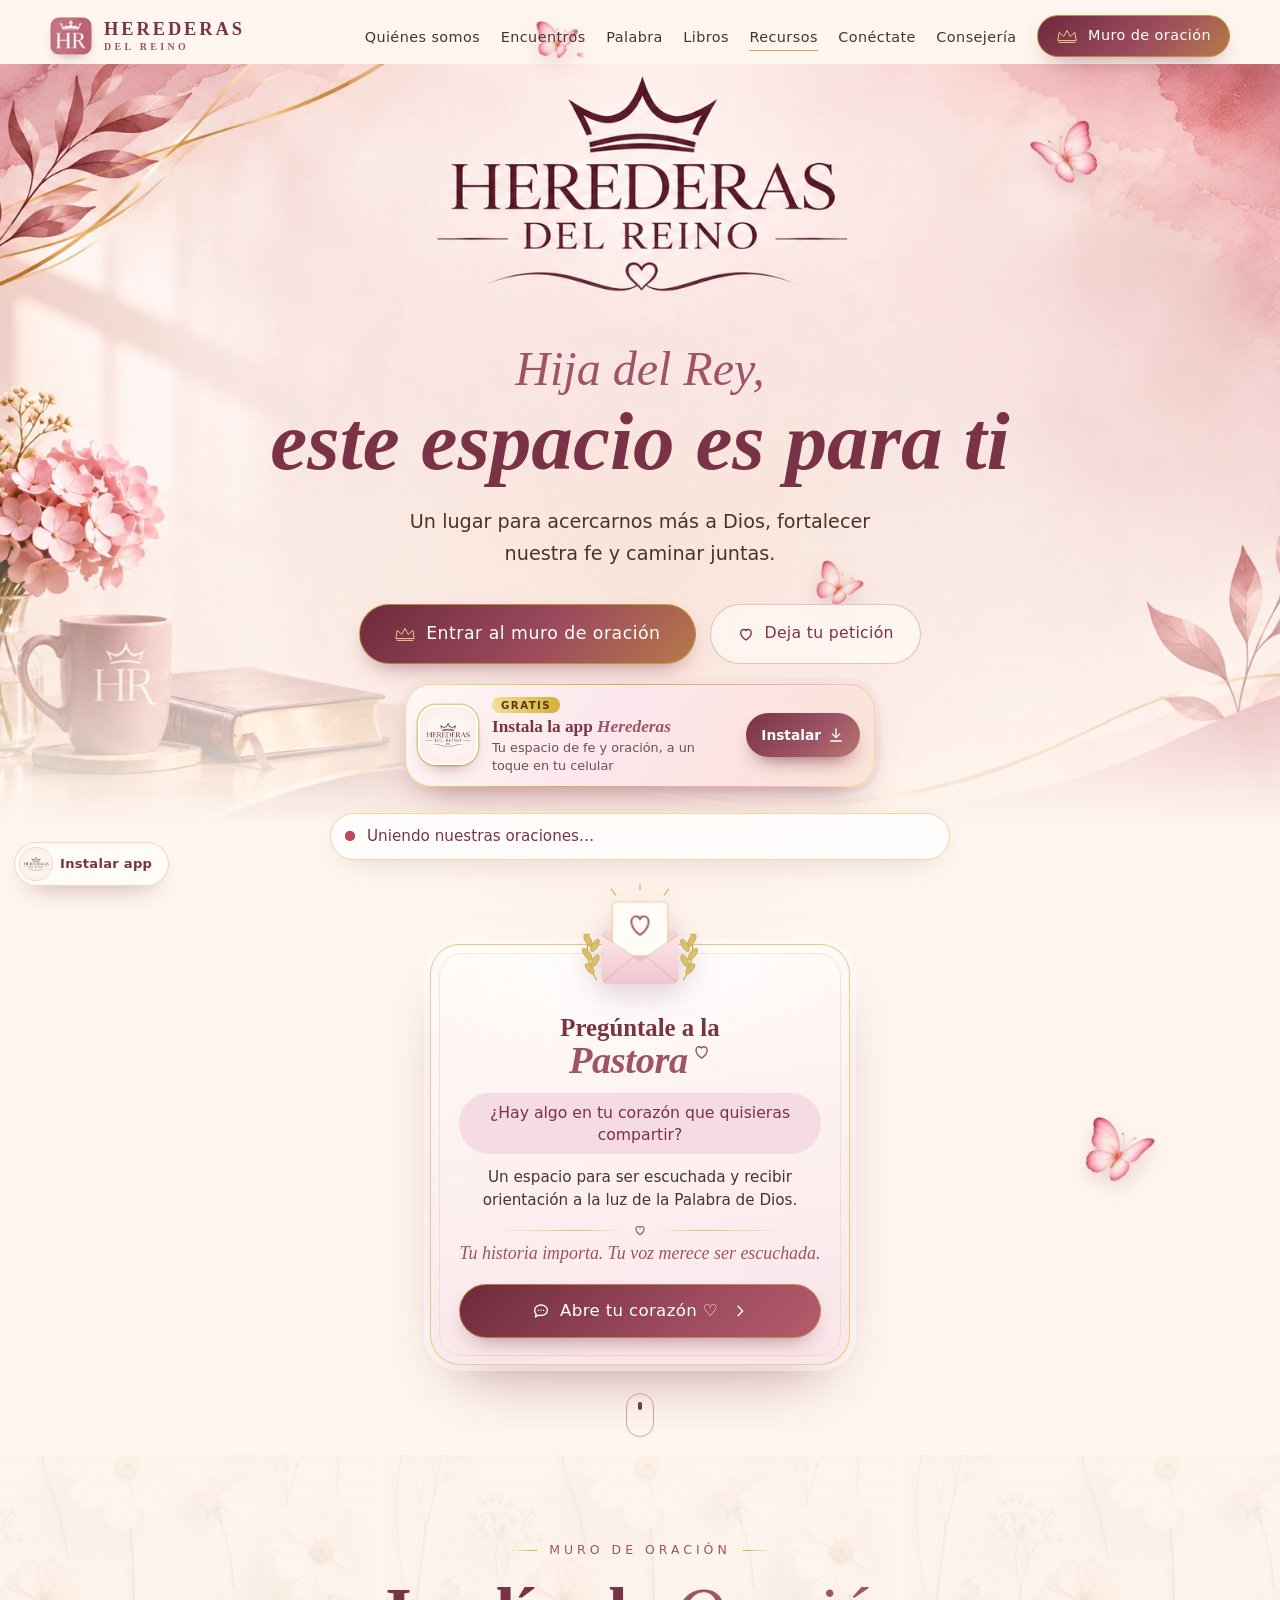
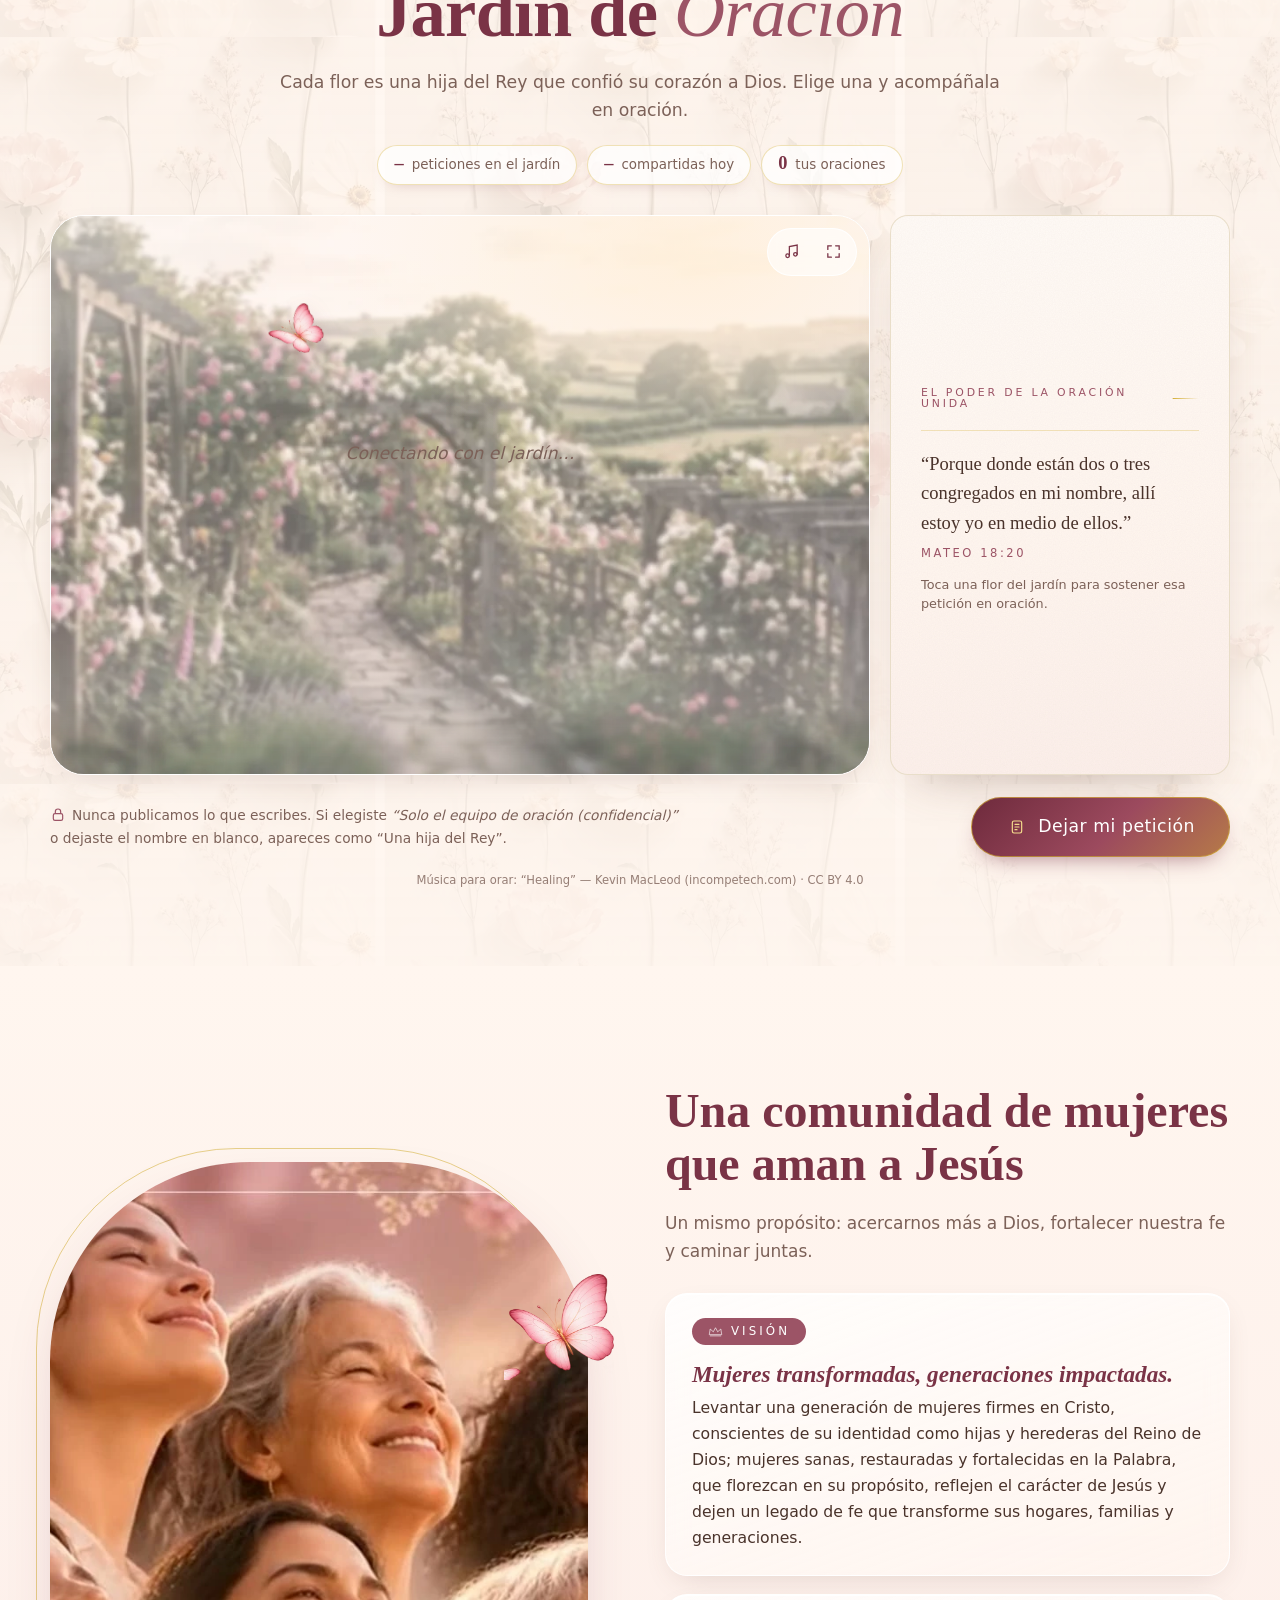
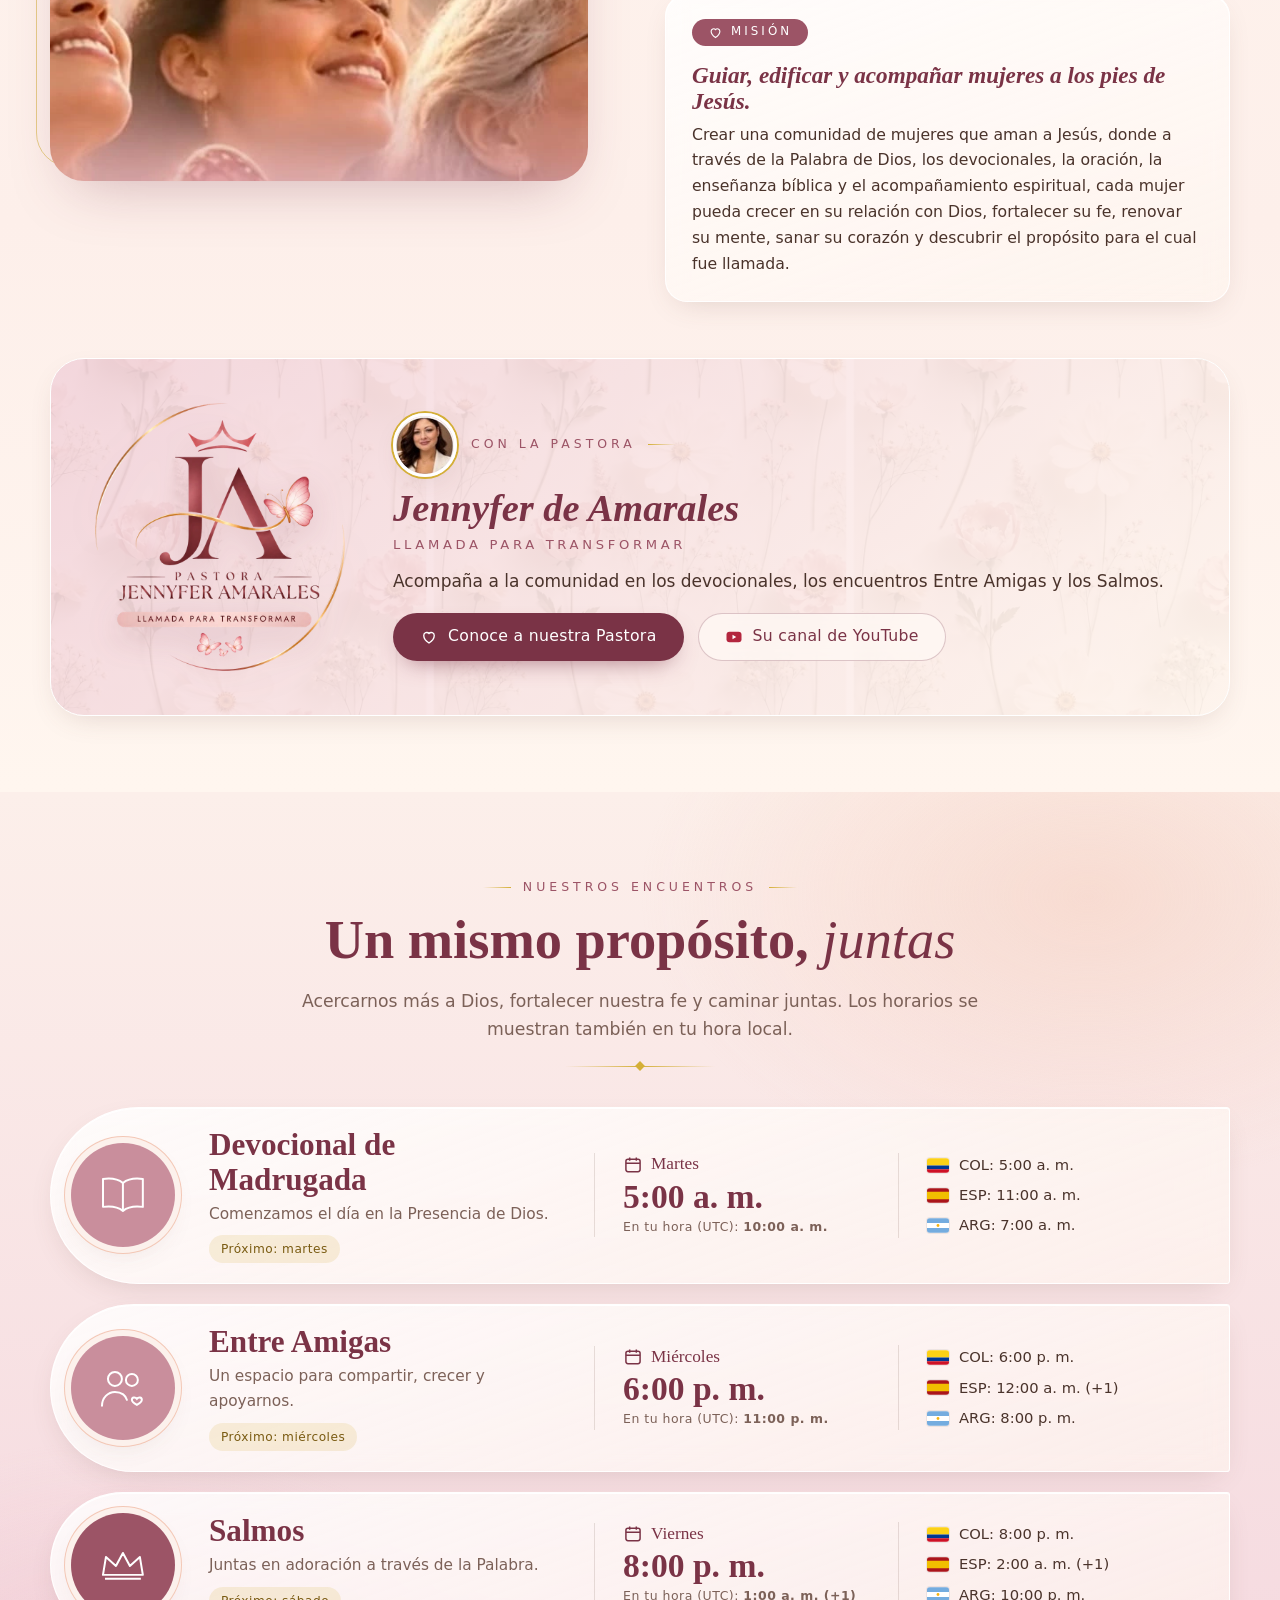
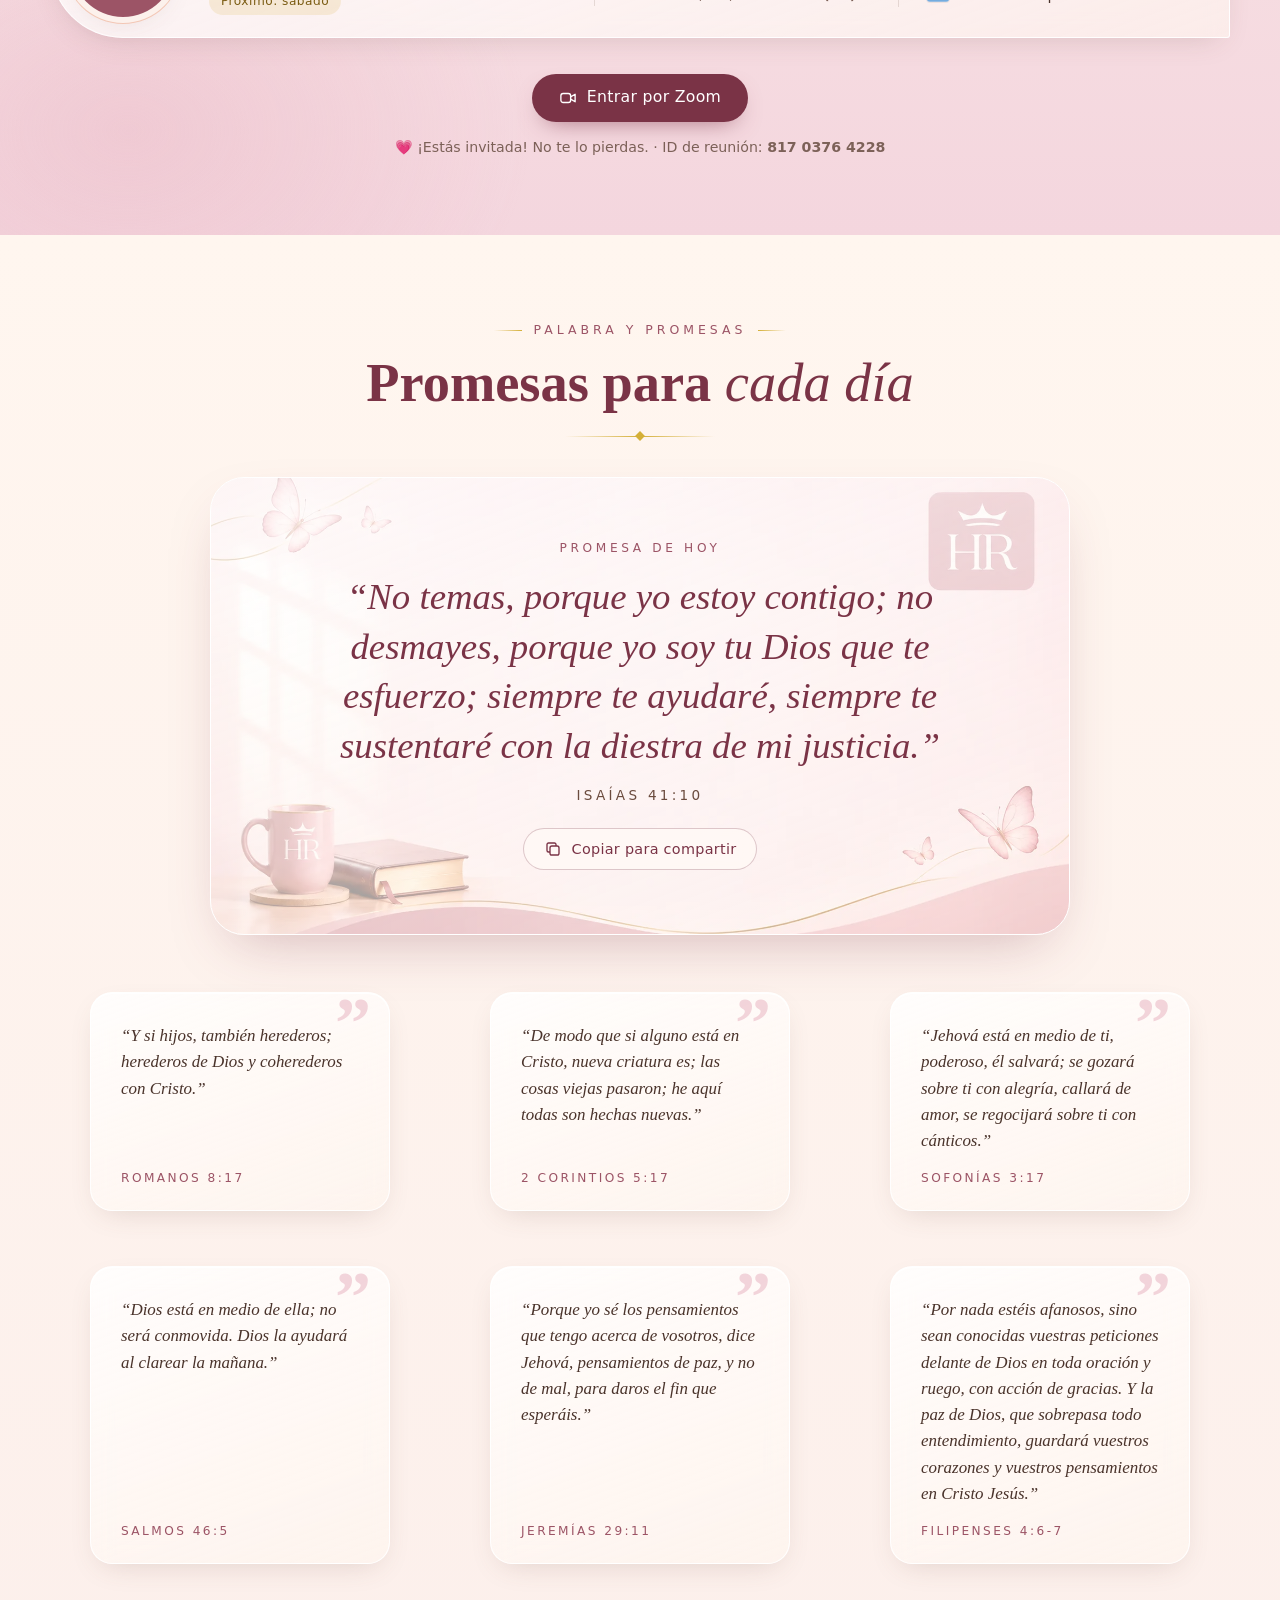
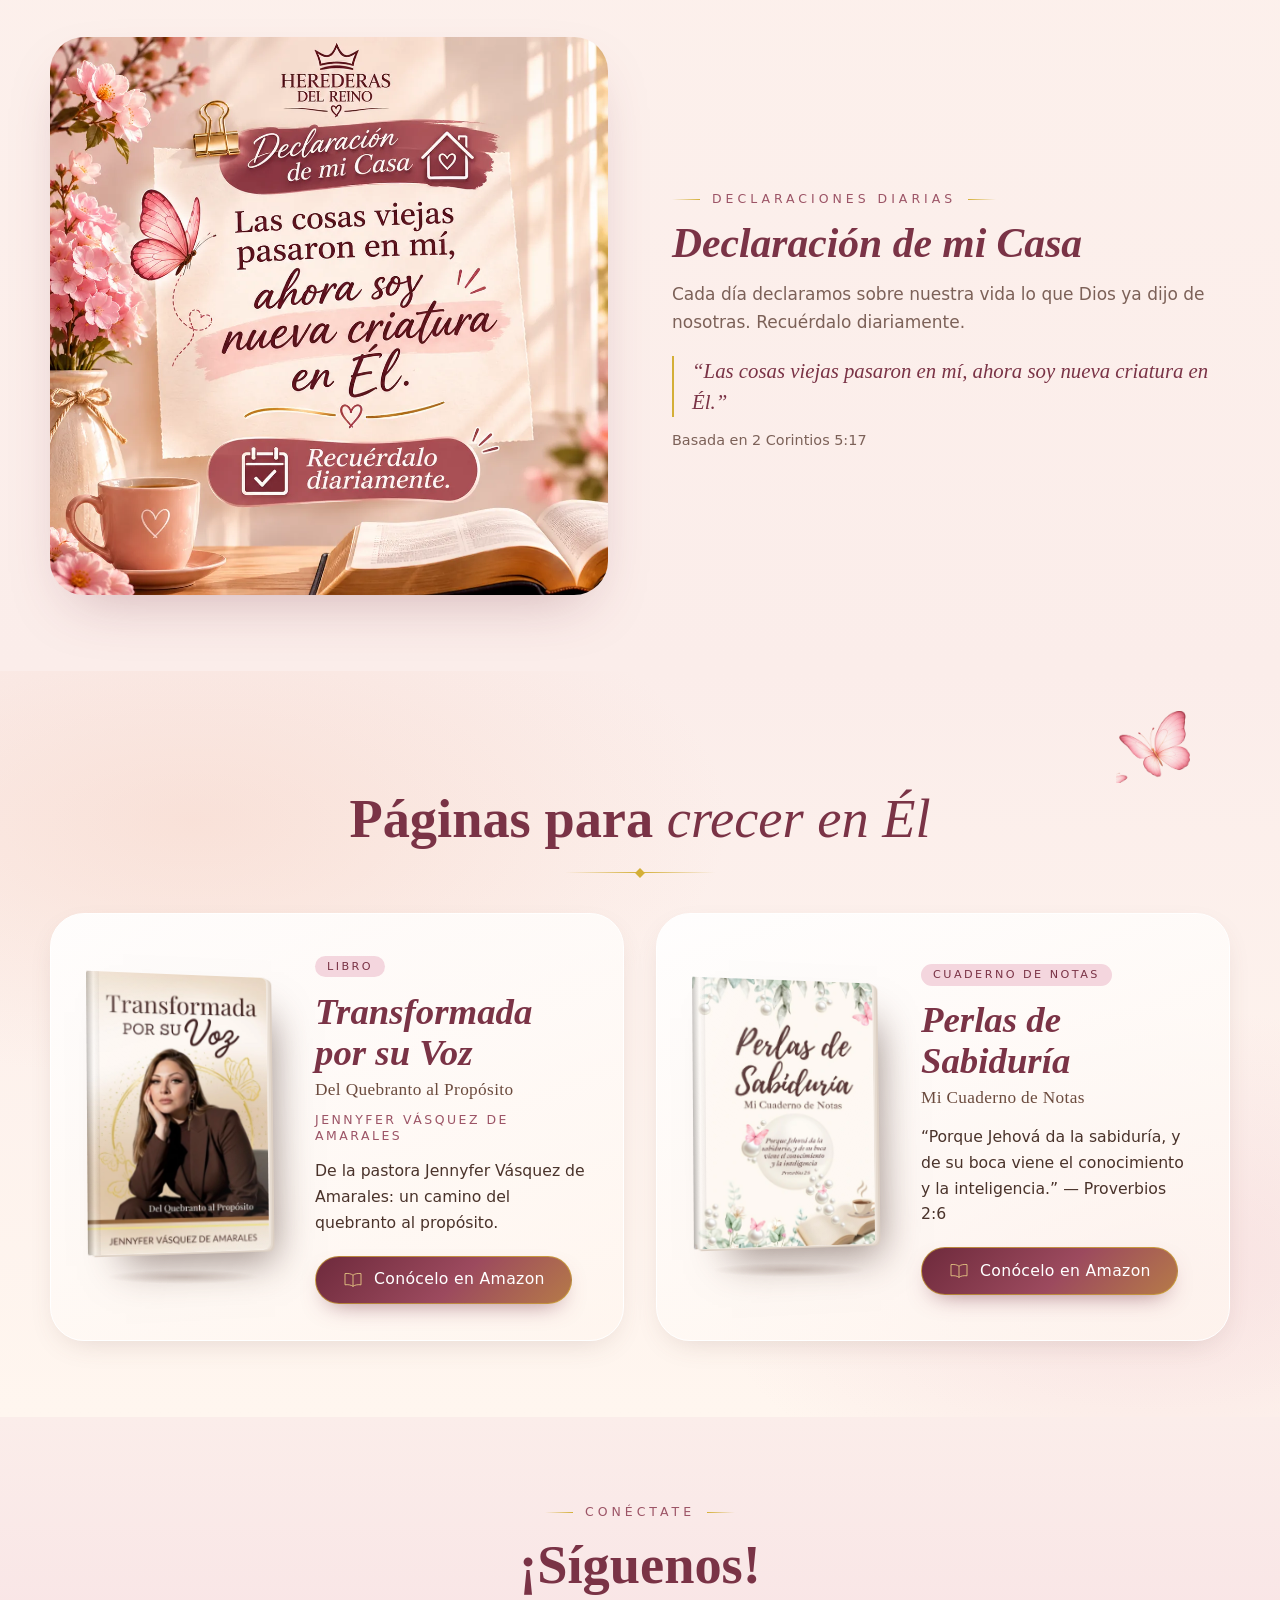
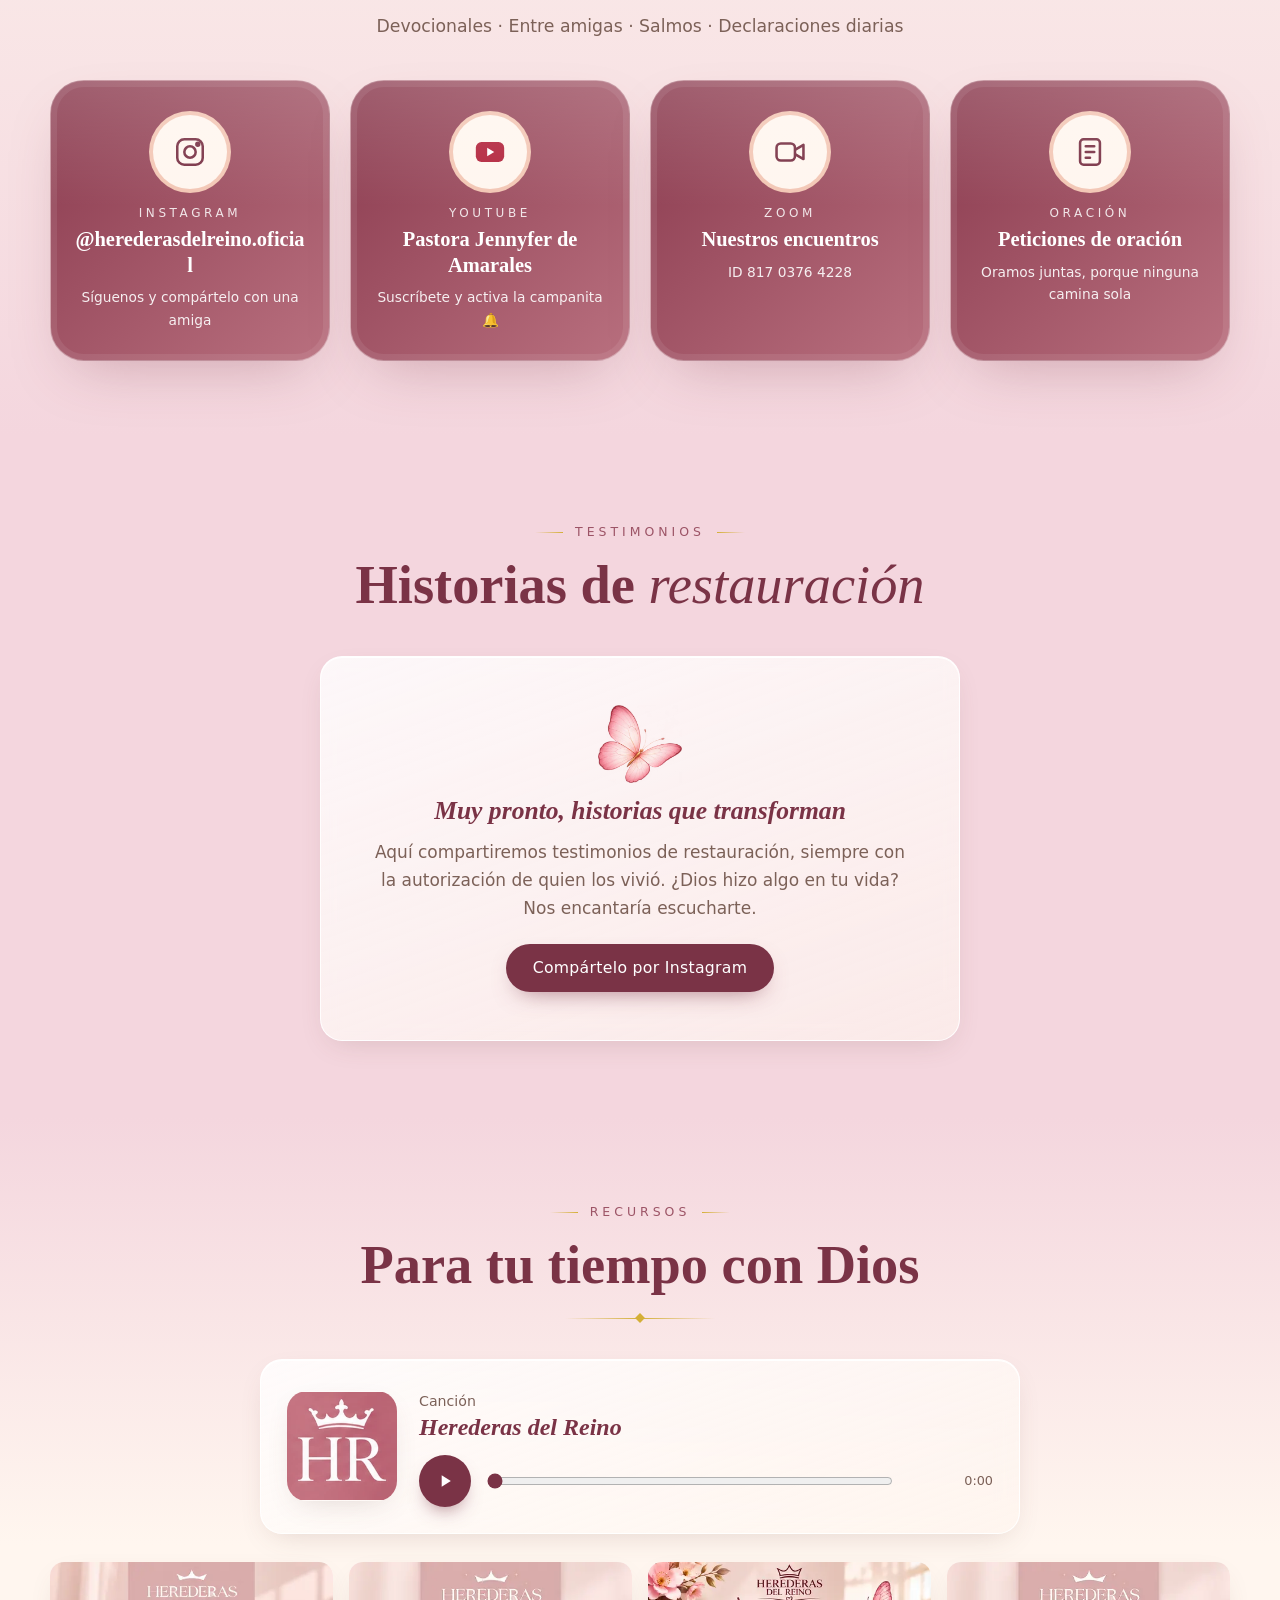
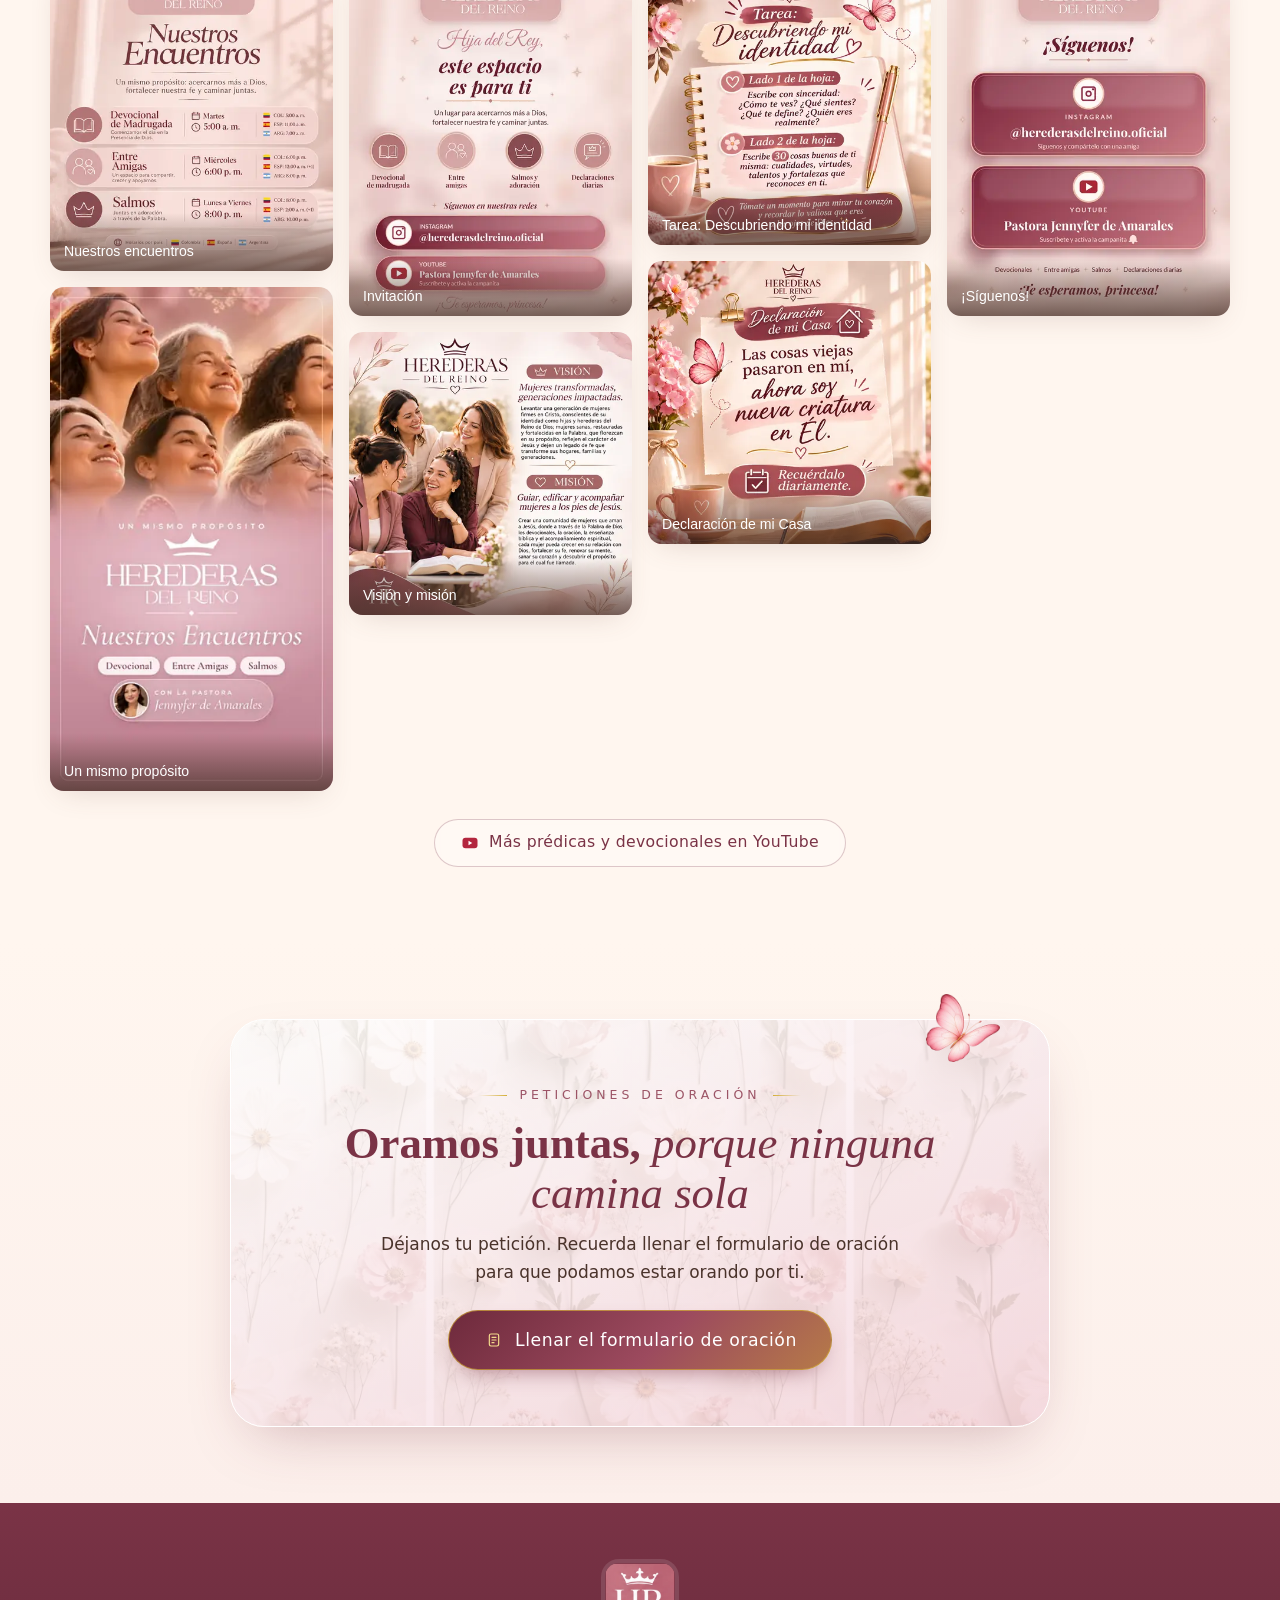
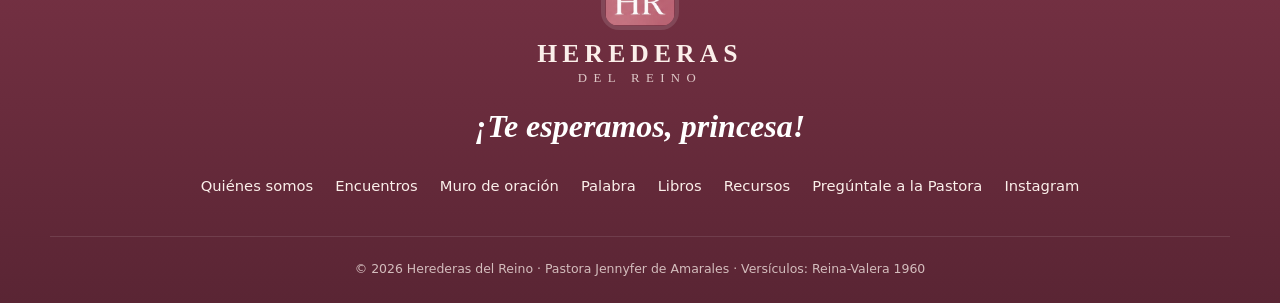
==== index.html @ cfa1c31c "Módulo «Conoce a nuestra Pastora» como sección independiente Nuevo módulo en modulos/nuestra-pastora" ====
<!DOCTYPE html>
<html lang="es">
<head>
<meta charset="UTF-8">
<meta name="viewport" content="width=device-width, initial-scale=1">
<meta http-equiv="Content-Security-Policy" content="default-src 'self'; script-src 'self'; style-src 'self' 'unsafe-inline' https://fonts.googleapis.com; font-src 'self' https://fonts.gstatic.com; img-src 'self' data: blob:; media-src 'self' https://incompetech.com; connect-src 'self' https://docs.google.com https://*.googleusercontent.com; frame-src 'none'; object-src 'none'; worker-src 'self'; manifest-src 'self'; base-uri 'self'; form-action 'self' https://docs.google.com; upgrade-insecure-requests">
<meta name="referrer" content="strict-origin-when-cross-origin">
<title>Herederas del Reino · Comunidad de mujeres a los pies de Jesús</title>
<meta name="description" content="Herederas del Reino: una comunidad de mujeres que aman a Jesús. Devocional de madrugada, Entre Amigas, Salmos, jardín de oración y promesas de la Palabra. Con la Pastora Jennyfer de Amarales.">
<meta name="theme-color" content="#FFF6EF">
<link rel="canonical" href="https://herederas-del-reino.github.io/">
<meta property="og:type" content="website">
<meta property="og:locale" content="es_CO">
<meta property="og:title" content="Herederas del Reino · Hija del Rey, este espacio es para ti">
<meta property="og:description" content="Un lugar para acercarnos más a Dios, fortalecer nuestra fe y caminar juntas.">
<meta property="og:url" content="https://herederas-del-reino.github.io/">
<meta property="og:image" content="https://herederas-del-reino.github.io/assets/img/og-herederas.jpg">
<meta name="twitter:card" content="summary_large_image">
<link rel="icon" type="image/png" href="assets/img/favicon.png">
<link rel="apple-touch-icon" href="/assets/app/iconos/apple-touch-icon.png">
<link rel="preconnect" href="https://fonts.googleapis.com">
<link rel="preconnect" href="https://fonts.gstatic.com" crossorigin>
<link rel="stylesheet" href="https://fonts.googleapis.com/css2?family=Cormorant+Garamond:ital,wght@0,500;0,600;1,500&family=DM+Sans:opsz,wght@9..40,400;9..40,500&family=Playfair+Display:ital,wght@0,500;0,600;0,700;1,500;1,600;1,700&display=swap">
<link rel="preload" as="image" href="assets/img/fondo-flores-1600.webp" media="(min-width: 701px)">
<link rel="preload" as="image" href="assets/img/fondo-flores-900.webp" media="(max-width: 700px)">
<link rel="stylesheet" href="assets/css/sitio.css?v=19">
<script type="application/ld+json">
{
  "@context": "https://schema.org",
  "@type": "Organization",
  "name": "Herederas del Reino",
  "url": "https://herederas-del-reino.github.io/",
  "logo": "https://herederas-del-reino.github.io/assets/img/apple-touch-icon.png",
  "sameAs": ["https://www.instagram.com/herederasdelreino.oficial/"]
}
</script>
<!-- App Herederas del Reino -->
<link rel="manifest" href="/manifest.webmanifest">
<meta name="mobile-web-app-capable" content="yes">
<meta name="apple-mobile-web-app-capable" content="yes">
<meta name="apple-mobile-web-app-title" content="Herederas">
<meta name="apple-mobile-web-app-status-bar-style" content="default">
<link rel="stylesheet" href="/assets/app/app.css?v=3">
<script src="/assets/app/app.js?v=3"></script>
</head>
<body>
<a class="saltar" href="#contenido">Saltar al contenido</a>

<!-- Iconos (una sola definición, reutilizados en todo el sitio) -->
<svg width="0" height="0" style="position:absolute" aria-hidden="true">
  <defs>
    <symbol id="i-corona" viewBox="0 0 48 32" fill="none" stroke="currentColor" stroke-width="2" stroke-linejoin="round"><path d="M4 26 7 8l10 9 7-13 7 13 10-9 3 18Z"/><path d="M6 30h36"/></symbol>
    <symbol id="i-biblia" viewBox="0 0 48 40" fill="none" stroke="currentColor" stroke-width="2" stroke-linejoin="round"><path d="M24 8c-5-4-13-5-20-4v28c7-1 15 0 20 4 5-4 13-5 20-4V4c-7-1-15 0-20 4Z"/><path d="M24 8v28"/></symbol>
    <symbol id="i-amigas" viewBox="0 0 48 40" fill="none" stroke="currentColor" stroke-width="2" stroke-linecap="round"><circle cx="16" cy="11" r="7"/><circle cx="33" cy="12" r="6"/><path d="M3 38c0-8 6-14 13-14s11 4 12 8"/><path d="M38 31c-1.5-2-5-2-5 1 0 2.5 5 5 5 5s5-2.5 5-5c0-3-3.5-3-5-1Z"/></symbol>
    <symbol id="i-corazon" viewBox="0 0 24 24" fill="none" stroke="currentColor" stroke-width="1.8"><path d="M12 20s-7-4.4-7-10a4 4 0 0 1 7-2.6A4 4 0 0 1 19 10c0 5.6-7 10-7 10Z"/></symbol>
    <symbol id="i-instagram" viewBox="0 0 24 24" fill="none" stroke="currentColor" stroke-width="1.8"><rect x="3" y="3" width="18" height="18" rx="5"/><circle cx="12" cy="12" r="4"/><circle cx="17.5" cy="6.5" r="1" fill="currentColor"/></symbol>
    <symbol id="i-youtube" viewBox="0 0 24 24"><rect x="2" y="5" width="20" height="14" rx="4" fill="#B3263E"/><path d="m10 9 5 3-5 3Z" fill="#fff"/></symbol>
    <symbol id="i-zoom" viewBox="0 0 24 24" fill="none" stroke="currentColor" stroke-width="1.8" stroke-linejoin="round"><rect x="2.5" y="6" width="13" height="12" rx="3"/><path d="m15.5 10.5 6-3.5v10l-6-3.5"/></symbol>
    <symbol id="i-whatsapp" viewBox="0 0 24 24" fill="none" stroke="currentColor" stroke-width="1.8"><path d="M4 20l1.3-4A8 8 0 1 1 8 18.7Z"/><path d="M9 9.5c0 3 2.5 5.5 5.5 5.5l1.2-1.4-2-1-1 .8a4 4 0 0 1-2.1-2.1l.8-1-1-2Z" fill="currentColor" stroke="none"/></symbol>
    <symbol id="i-formulario" viewBox="0 0 24 24" fill="none" stroke="currentColor" stroke-width="1.8" stroke-linecap="round"><rect x="5" y="3" width="14" height="18" rx="2.5"/><path d="M9 8h6M9 12h6M9 16h3"/></symbol>
    <symbol id="i-candado" viewBox="0 0 24 24" fill="none" stroke="currentColor" stroke-width="1.8"><rect x="5" y="10" width="14" height="10" rx="2.5"/><path d="M8 10V7a4 4 0 0 1 8 0v3"/></symbol>
    <symbol id="i-calendario" viewBox="0 0 24 24" fill="none" stroke="currentColor" stroke-width="1.8"><rect x="3.5" y="5" width="17" height="15" rx="2.5"/><path d="M3.5 10h17M8 3v4M16 3v4"/></symbol>
    <symbol id="i-play" viewBox="0 0 24 24"><path d="M8 5v14l11-7Z" fill="currentColor"/></symbol>
    <symbol id="i-pausa" viewBox="0 0 24 24"><path d="M7 5h4v14H7zM13 5h4v14h-4z" fill="currentColor"/></symbol>
    <symbol id="i-flecha" viewBox="0 0 24 24" fill="none" stroke="currentColor" stroke-width="1.8" stroke-linecap="round"><path d="M5 12h14M13 6l6 6-6 6"/></symbol>
    <symbol id="i-copiar" viewBox="0 0 24 24" fill="none" stroke="currentColor" stroke-width="1.8"><rect x="8" y="8" width="12" height="12" rx="2.5"/><path d="M16 8V6a2 2 0 0 0-2-2H6a2 2 0 0 0-2 2v8a2 2 0 0 0 2 2h2"/></symbol>
    <symbol id="i-nota" viewBox="0 0 24 24" fill="none" stroke="currentColor" stroke-width="1.8" stroke-linecap="round"><path d="M9 18V5l11-2v13"/><circle cx="6.5" cy="18" r="2.5"/><circle cx="17.5" cy="16" r="2.5"/></symbol>
    <symbol id="i-expandir" viewBox="0 0 24 24" fill="none" stroke="currentColor" stroke-width="1.8" stroke-linecap="round"><path d="M4 9V4h5M20 9V4h-5M4 15v5h5M20 15v5h-5"/></symbol>
    <symbol id="i-check" viewBox="0 0 24 24" fill="none" stroke="currentColor" stroke-width="2" stroke-linecap="round" stroke-linejoin="round"><path d="m5 12 5 5 9-10"/></symbol>
    <symbol id="i-mensaje" viewBox="0 0 24 24" fill="none" stroke="currentColor" stroke-width="1.8" stroke-linejoin="round"><path d="M12 4c4.7 0 8.5 3.1 8.5 7s-3.8 7-8.5 7c-1 0-2-.1-2.9-.4L4.5 20l1.2-3.6C4.3 15 3.5 13.1 3.5 11c0-3.9 3.8-7 8.5-7Z"/><circle cx="8.5" cy="11" r=".9" fill="currentColor" stroke="none"/><circle cx="12" cy="11" r=".9" fill="currentColor" stroke="none"/><circle cx="15.5" cy="11" r=".9" fill="currentColor" stroke="none"/></symbol>
    <symbol id="i-chevron" viewBox="0 0 24 24" fill="none" stroke="currentColor" stroke-width="2" stroke-linecap="round" stroke-linejoin="round"><path d="m9 5 7 7-7 7"/></symbol>
    <symbol id="i-menu" viewBox="0 0 24 24" fill="none" stroke="currentColor" stroke-width="1.8" stroke-linecap="round"><path d="M4 7h16M4 12h16M4 17h10"/></symbol>
    <symbol id="b-col" viewBox="0 0 6 4"><path fill="#FCD116" d="M0 0h6v2H0z"/><path fill="#003893" d="M0 2h6v1H0z"/><path fill="#CE1126" d="M0 3h6v1H0z"/></symbol>
    <symbol id="b-esp" viewBox="0 0 6 4"><path fill="#AA151B" d="M0 0h6v4H0z"/><path fill="#F1BF00" d="M0 1h6v2H0z"/></symbol>
    <symbol id="b-arg" viewBox="0 0 6 4"><path fill="#74ACDF" d="M0 0h6v4H0z"/><path fill="#fff" d="M0 1.33h6v1.34H0z"/><circle cx="3" cy="2" r=".38" fill="#F6B40E"/></symbol>
  </defs>
</svg>

<!-- ================= NAVEGACIÓN ================= -->
<header class="nav" id="nav">
  <div class="contenedor nav__barra">
    <a class="marca" href="#inicio" aria-label="Herederas del Reino, ir al inicio">
      <img src="assets/img/hr-insignia.webp" alt="" width="42" height="38">
      <span>Herederas<small>del Reino</small></span>
    </a>
    <nav aria-label="Principal">
      <ul class="nav__enlaces" id="nav-enlaces">
        <li><a href="#quienes-somos">Quiénes somos</a></li>
        <li><a href="#encuentros">Encuentros</a></li>
        <li><a href="#palabra">Palabra</a></li>
        <li><a href="#libros">Libros</a></li>
        <li><a href="#recursos">Recursos</a></li>
        <li><a href="#conectate">Conéctate</a></li>
        <li class="nav__consejeria"><a href="consejeria/">Consejería</a></li>
        <li><a class="boton boton--muro" href="#muro"><svg aria-hidden="true"><use href="#i-corona"/></svg>Muro de oración<span class="nav__contador" data-total-peticiones hidden></span></a></li>
      </ul>
    </nav>
    <a class="boton boton--muro nav__muro-movil" href="#muro"><svg aria-hidden="true"><use href="#i-corona"/></svg>Muro<span class="nav__contador" data-total-peticiones hidden></span></a>
    <button class="nav__menu" id="nav-menu" type="button" aria-expanded="false" aria-controls="nav-enlaces" aria-label="Abrir menú">
      <svg aria-hidden="true"><use href="#i-menu"/></svg>
    </button>
  </div>
</header>

<main id="contenido">

<!-- ================= INICIO ================= -->
<section class="hero" id="inicio" aria-labelledby="titulo-inicio">
  <div class="hero__fondo" data-paralaje="0.28" role="img" aria-label="Escritorio con flores rosadas, una taza con el logo HR y una Biblia, bajo el logotipo de Herederas del Reino"></div>
  <div class="hero__luz" aria-hidden="true"></div>
  <div class="mariposas" data-mariposas="4" aria-hidden="true"></div>
  <div class="hero__contenido" data-paralaje="0.28">
    <p class="hero__script revelar">Hija del Rey,</p>
    <h1 id="titulo-inicio" class="revelar" data-retraso="1">este espacio es para ti</h1>
    <p class="hero__texto revelar" data-retraso="2">Un lugar para acercarnos más a Dios, fortalecer nuestra fe y caminar juntas.</p>
    <div class="acciones revelar" data-retraso="3">
      <a class="boton boton--muro boton--grande" href="#muro"><svg aria-hidden="true"><use href="#i-corona"/></svg>Entrar al muro de oración</a>
      <a class="boton boton--claro" data-enlace="formulario" href="#" target="_blank" rel="noopener"><svg aria-hidden="true"><use href="#i-corazon"/></svg>Deja tu petición</a>
    </div>
    <!-- Invitación a instalar la app (la muestra assets/app/app.js solo si se puede instalar) -->
    <button type="button" class="hr-instalar-hero revelar" data-retraso="3" hidden>
      <span class="hr-instalar-hero__icono"><img src="/assets/app/iconos/icono-192.png" alt="" width="56" height="56"></span>
      <span class="hr-instalar-hero__texto">
        <span class="hr-instalar-hero__sello">Gratis</span>
        <strong>Instala la app <em>Herederas</em></strong>
        <small>Tu espacio de fe y oración, a un toque en tu celular</small>
      </span>
      <span class="hr-instalar-hero__accion">Instalar<svg viewBox="0 0 24 24" aria-hidden="true" fill="none" stroke="currentColor" stroke-width="1.8" stroke-linecap="round" stroke-linejoin="round"><path d="M12 4v11M7 10.5l5 5 5-5M5 20h14"/></svg></span>
    </button>
    <a class="orando revelar" data-retraso="3" href="#muro" aria-live="polite">
      <span class="orando__pulso" aria-hidden="true"></span>
      <span class="orando__texto" id="orando-texto">Uniendo nuestras oraciones…</span>
      <span class="orando__nombres" id="orando-nombres" aria-hidden="true"></span>
    </a>
  </div>
  <div class="hero__lateral">
    <aside class="consejo revelar" data-retraso="2" aria-labelledby="consejo-titulo">
      <div class="consejo__sobre">
        <svg viewBox="0 0 180 128" aria-hidden="true" focusable="false">
          <defs>
            <linearGradient id="sobre-fondo" x1="0" y1="0" x2="0" y2="1"><stop offset="0" stop-color="#F4D6DE"/><stop offset="1" stop-color="#E8B4C2"/></linearGradient>
            <linearGradient id="sobre-frente" x1="0" y1="0" x2="0" y2="1"><stop offset="0" stop-color="#FBE6EB"/><stop offset="1" stop-color="#F1C6D1"/></linearGradient>
          </defs>
          <g class="consejo__rama" fill="#D9BE6E" stroke="#C9A23A" stroke-width=".8">
            <path d="M40 112 C 30 96, 27 78, 31 58" fill="none" stroke-width="1.4"/>
            <ellipse cx="30" cy="66" rx="3.4" ry="8" transform="rotate(-28 30 66)"/>
            <ellipse cx="38" cy="72" rx="3.4" ry="8" transform="rotate(32 38 72)"/>
            <ellipse cx="29" cy="82" rx="3.4" ry="8" transform="rotate(-36 29 82)"/>
            <ellipse cx="38" cy="90" rx="3.4" ry="8" transform="rotate(30 38 90)"/>
            <ellipse cx="32" cy="99" rx="3.2" ry="7.4" transform="rotate(-40 32 99)"/>
          </g>
          <g class="consejo__rama" fill="#D9BE6E" stroke="#C9A23A" stroke-width=".8" transform="translate(180 0) scale(-1 1)">
            <path d="M40 112 C 30 96, 27 78, 31 58" fill="none" stroke-width="1.4"/>
            <ellipse cx="30" cy="66" rx="3.4" ry="8" transform="rotate(-28 30 66)"/>
            <ellipse cx="38" cy="72" rx="3.4" ry="8" transform="rotate(32 38 72)"/>
            <ellipse cx="29" cy="82" rx="3.4" ry="8" transform="rotate(-36 29 82)"/>
            <ellipse cx="38" cy="90" rx="3.4" ry="8" transform="rotate(30 38 90)"/>
            <ellipse cx="32" cy="99" rx="3.2" ry="7.4" transform="rotate(-40 32 99)"/>
          </g>
          <g stroke="#D4AF37" stroke-width="1.6" stroke-linecap="round" opacity=".8">
            <path d="M62 14 l-5 -7"/><path d="M90 8 v-7"/><path d="M118 14 l5 -7"/>
          </g>
          <rect x="46" y="54" width="88" height="62" rx="7" fill="url(#sobre-fondo)"/>
          <g class="consejo__carta">
            <rect x="58" y="22" width="64" height="62" rx="3" fill="#FFFBF7" stroke="rgba(212,175,55,.55)"/>
            <path d="M90 60 C 77 51, 78 38, 86 38.5 C 88.4 38.7, 89.6 40.2, 90 42 C 90.4 40.2, 91.6 38.7, 94 38.5 C 102 38, 103 51, 90 60 Z" fill="none" stroke="#9C5466" stroke-width="2" stroke-linejoin="round"/>
          </g>
          <path d="M46 60 L90 90 L134 60 V109 a7 7 0 0 1 -7 7 H53 a7 7 0 0 1 -7 -7 Z" fill="url(#sobre-frente)"/>
          <path d="M46 60 L90 90 L134 60" fill="none" stroke="#D4AF37" stroke-width="1" opacity=".55"/>
          <path d="M48 114 L82 86 M132 114 L98 86" stroke="rgba(122,51,70,.13)" stroke-width="1.2"/>
        </svg>
      </div>
      <h2 class="consejo__titulo" id="consejo-titulo">Pregúntale a la <em>Pastora<svg aria-hidden="true"><use href="#i-corazon"/></svg></em></h2>
      <p class="consejo__pregunta">¿Hay algo en tu corazón que quisieras compartir?</p>
      <p class="consejo__texto">Un espacio para ser escuchada y recibir orientación a la luz de la Palabra de Dios.</p>
      <p class="consejo__frase">Tu historia importa. Tu voz merece ser escuchada.</p>
      <a class="boton consejo__boton" href="consejeria/"><svg aria-hidden="true"><use href="#i-mensaje"/></svg><span>Abre tu corazón ♡</span><svg class="consejo__flecha" aria-hidden="true"><use href="#i-chevron"/></svg></a>
    </aside>
  </div>
  <a class="hero__bajar" href="#muro" aria-label="Bajar al muro de oración"></a>
</section>

<!-- ================= MURO DE ORACIÓN — JARDÍN DE ORACIÓN ================= -->
<section class="seccion jardin" id="muro" aria-labelledby="titulo-muro">
  <div class="contenedor">
    <header class="cabecera cabecera--jardin">
      <span class="antetitulo revelar">Muro de oración</span>
      <h2 id="titulo-muro" class="jardin__titulo revelar" data-retraso="1">Jardín de <em>Oración</em></h2>
      <p class="revelar" data-retraso="2">Cada flor es una hija del Rey que confió su corazón a Dios. Elige una y acompáñala en oración.</p>
      <ul class="indicadores revelar" data-retraso="3" aria-label="Indicadores de oración">
        <li><strong id="ind-total">–</strong><span>peticiones en el jardín</span></li>
        <li><strong id="ind-hoy">–</strong><span>compartidas hoy</span></li>
        <li><strong id="ind-mias">0</strong><span>tus oraciones</span></li>
      </ul>
    </header>

    <div class="jardin__marco revelar" id="jardin-marco">
      <p class="jardin__titulo-pc" aria-hidden="true">Jardín de Oración<small>Herederas del Reino</small></p>

      <div class="jardin__escena" id="jardin-escena">
        <div class="jardin__fondo" aria-hidden="true"></div>
        <div class="jardin__amanecer" aria-hidden="true"></div>
        <div class="mariposas" data-mariposas="1" aria-hidden="true"></div>
        <div class="jardin__flores" id="jardin-flores" role="list" aria-label="Peticiones de oración"></div>
        <div class="jardin__primer-plano" aria-hidden="true"></div>
        <div class="jardin__petalos" id="jardin-petalos" aria-hidden="true"></div>
        <p class="jardin__estado" id="jardin-contador">Preparando el jardín…</p>
        <div class="jardin__controles" role="group" aria-label="Música y pantalla completa">
          <button class="control" type="button" id="muro-musica" aria-pressed="false" aria-label="Activar música para orar" title="Música para orar"><svg aria-hidden="true"><use href="#i-nota"/></svg></button>
          <input class="control__volumen" id="muro-volumen" type="range" min="0" max="1" step="0.05" value="0.3" aria-label="Volumen de la música" hidden>
          <button class="control" type="button" id="muro-completa" aria-label="Ver el jardín en pantalla completa" title="Pantalla completa"><svg aria-hidden="true"><use href="#i-expandir"/></svg></button>
        </div>
        <audio id="muro-audio" loop preload="none" src="https://incompetech.com/music/royalty-free/mp3-royaltyfree/Healing.mp3"></audio>
      </div>

      <aside class="oracion" id="oracion-tarjeta" aria-live="polite">
        <div class="oracion__inicio" id="oracion-inicio">
          <span class="antetitulo">El poder de la oración unida</span>
          <p class="oracion__verso">“Porque donde están dos o tres congregados en mi nombre, allí estoy yo en medio de ellos.”<cite>Mateo 18:20</cite></p>
          <p class="oracion__guia">Toca una flor del jardín para sostener esa petición en oración.</p>
        </div>
        <div class="oracion__detalle" id="oracion-detalle" hidden>
          <span class="antetitulo">Sosteniendo la petición de</span>
          <h3 class="oracion__nombre" id="oracion-nombre"></h3>
          <p class="oracion__fecha" id="oracion-fecha"></p>
          <p class="oracion__verso" id="oracion-verso"></p>
          <p class="oracion__privado"><svg aria-hidden="true"><use href="#i-candado"/></svg>Su petición es confidencial: la conocen Dios y nuestro equipo de oración.</p>
          <button class="boton boton--muro oracion__unirme" type="button" id="oracion-unirme"><svg aria-hidden="true"><use href="#i-corazon"/></svg><span>Me uno en oración</span></button>
          <p class="oracion__gracias" id="oracion-gracias" hidden>Tu oración se une a este jardín de fe.</p>
        </div>
      </aside>
    </div>

    <div class="jardin__pie revelar">
      <p class="jardin__privacidad"><svg aria-hidden="true"><use href="#i-candado"/></svg>Nunca publicamos lo que escribes. Si elegiste <em>“Solo el equipo de oración (confidencial)”</em> o dejaste el nombre en blanco, apareces como “Una hija del Rey”.</p>
      <a class="boton boton--muro boton--grande" data-enlace="formulario" href="#" target="_blank" rel="noopener"><svg aria-hidden="true"><use href="#i-formulario"/></svg>Dejar mi petición</a>
    </div>
    <p class="creditos-musica">Música para orar: “Healing” — Kevin MacLeod (incompetech.com) · CC BY 4.0</p>
  </div>
</section>

<!-- ================= QUIÉNES SOMOS ================= -->
<section class="seccion somos" id="quienes-somos" aria-labelledby="titulo-somos">
  <div class="contenedor">
    <div class="somos__grid">
      <div class="somos__foto revelar">
        <img class="somos__retrato" src="assets/img/mujeres-proposito.webp" alt="Mujeres de distintas edades sonriendo con el rostro hacia la luz" width="899" height="700" loading="lazy" decoding="async">
        <img class="somos__mariposa" src="assets/img/mariposa-2.webp" alt="" width="120" height="116" loading="lazy" aria-hidden="true">
      </div>
      <div class="somos__texto">
        <span class="antetitulo revelar">Quiénes somos</span>
        <h2 id="titulo-somos" class="revelar" data-retraso="1">Una comunidad de mujeres que aman a Jesús</h2>
        <p class="revelar" data-retraso="1">Un mismo propósito: acercarnos más a Dios, fortalecer nuestra fe y caminar juntas.</p>
        <div class="pilares">
          <article class="pilar vidrio revelar inclinar" data-retraso="2">
            <span class="pilar__etiqueta"><svg aria-hidden="true"><use href="#i-corona"/></svg>Visión</span>
            <h3>Mujeres transformadas, generaciones impactadas.</h3>
            <p>Levantar una generación de mujeres firmes en Cristo, conscientes de su identidad como hijas y herederas del Reino de Dios; mujeres sanas, restauradas y fortalecidas en la Palabra, que florezcan en su propósito, reflejen el carácter de Jesús y dejen un legado de fe que transforme sus hogares, familias y generaciones.</p>
          </article>
          <article class="pilar vidrio revelar inclinar" data-retraso="3">
            <span class="pilar__etiqueta"><svg aria-hidden="true"><use href="#i-corazon"/></svg>Misión</span>
            <h3>Guiar, edificar y acompañar mujeres a los pies de Jesús.</h3>
            <p>Crear una comunidad de mujeres que aman a Jesús, donde a través de la Palabra de Dios, los devocionales, la oración, la enseñanza bíblica y el acompañamiento espiritual, cada mujer pueda crecer en su relación con Dios, fortalecer su fe, renovar su mente, sanar su corazón y descubrir el propósito para el cual fue llamada.</p>
          </article>
        </div>
      </div>
    </div>

    <article class="pastora revelar" aria-labelledby="titulo-pastora">
      <img class="pastora__logo" src="assets/img/pastora-ja.webp" alt="Logotipo Pastora Jennyfer Amarales — Llamada para transformar" width="640" height="686" loading="lazy" decoding="async">
      <div class="pastora__texto">
        <div class="pastora__firma">
          <img class="pastora__foto" src="assets/img/pastora-foto.webp" alt="Pastora Jennyfer de Amarales" width="72" height="72" loading="lazy">
          <span class="antetitulo">Con la pastora</span>
        </div>
        <h3 id="titulo-pastora">Jennyfer de Amarales</h3>
        <p class="pastora__lema">Llamada para transformar</p>
        <p>Acompaña a la comunidad en los devocionales, los encuentros Entre Amigas y los Salmos.</p>
        <div class="acciones" style="justify-content:flex-start;margin-top:18px">
          <a class="boton" href="modulos/nuestra-pastora/"><svg aria-hidden="true"><use href="#i-corazon"/></svg>Conoce a nuestra Pastora</a>
          <a class="boton boton--claro" data-enlace="youtube" href="#" target="_blank" rel="noopener"><svg aria-hidden="true"><use href="#i-youtube"/></svg>Su canal de YouTube</a>
        </div>
      </div>
    </article>
  </div>
</section>

<!-- ================= ENCUENTROS ================= -->
<section class="seccion encuentros" id="encuentros" aria-labelledby="titulo-encuentros">
  <div class="contenedor">
    <header class="cabecera">
      <span class="antetitulo revelar">Nuestros encuentros</span>
      <h2 id="titulo-encuentros" class="revelar" data-retraso="1">Un mismo propósito, <em>juntas</em></h2>
      <p class="revelar" data-retraso="2">Acercarnos más a Dios, fortalecer nuestra fe y caminar juntas. Los horarios se muestran también en tu hora local.</p>
      <div class="filete"></div>
    </header>
    <div class="encuentros__lista" id="lista-encuentros"><!-- generado desde config.js --></div>
    <div class="encuentros__pie revelar">
      <a class="boton" data-enlace="zoom" href="#" target="_blank" rel="noopener"><svg aria-hidden="true"><use href="#i-zoom"/></svg>Entrar por Zoom</a>
      <small>💗 ¡Estás invitada! No te lo pierdas. · ID de reunión: <strong data-texto="zoom-id"></strong></small>
    </div>
  </div>
</section>

<!-- ================= PALABRA Y PROMESAS ================= -->
<section class="seccion palabra" id="palabra" aria-labelledby="titulo-palabra">
  <div class="contenedor">
    <header class="cabecera">
      <span class="antetitulo revelar">Palabra y promesas</span>
      <h2 id="titulo-palabra" class="revelar" data-retraso="1">Promesas para <em>cada día</em></h2>
      <div class="filete"></div>
    </header>

    <figure class="promesa-dia revelar" aria-labelledby="promesa-etiqueta">
      <figcaption class="promesa-dia__etiqueta" id="promesa-etiqueta">Promesa de hoy</figcaption>
      <blockquote id="promesa-texto"></blockquote>
      <cite id="promesa-cita"></cite>
      <div class="acciones">
        <button class="boton boton--claro" id="promesa-copiar" type="button"><svg aria-hidden="true"><use href="#i-copiar"/></svg>Copiar para compartir</button>
      </div>
    </figure>

    <div class="versos" id="versos"></div>

    <div class="declaracion">
      <img class="revelar" src="assets/img/afiches/declaracion-nueva-criatura.webp" alt="Afiche Declaración de mi Casa: Las cosas viejas pasaron en mí, ahora soy nueva criatura en Él. Recuérdalo diariamente." width="1080" height="1080" loading="lazy" decoding="async">
      <div class="revelar" data-retraso="1">
        <span class="antetitulo">Declaraciones diarias</span>
        <h3>Declaración de mi Casa</h3>
        <p>Cada día declaramos sobre nuestra vida lo que Dios ya dijo de nosotras. Recuérdalo diariamente.</p>
        <blockquote>“Las cosas viejas pasaron en mí, ahora soy nueva criatura en Él.”</blockquote>
        <p style="margin-top:12px;font-size:.9rem">Basada en 2 Corintios 5:17</p>
      </div>
    </div>
  </div>
</section>

<!-- ================= NUESTROS LIBROS ================= -->
<section class="seccion libros" id="libros" aria-labelledby="titulo-libros">
  <img class="libros__mariposa" src="assets/img/mariposa-2.webp" alt="" width="90" height="87" loading="lazy" aria-hidden="true">
  <div class="contenedor">
    <header class="cabecera">
      <span class="antetitulo revelar">Nuestros libros</span>
      <h2 id="titulo-libros" class="revelar" data-retraso="1">Páginas para <em>crecer en Él</em></h2>
      <div class="filete"></div>
    </header>
    <div class="libros__lista" id="libros-lista"><!-- generado desde config.js --></div>
  </div>
</section>

<!-- ================= CONÉCTATE ================= -->
<section class="seccion conecta" id="conectate" aria-labelledby="titulo-conecta">
  <div class="contenedor">
    <header class="cabecera">
      <span class="antetitulo revelar">Conéctate</span>
      <h2 id="titulo-conecta" class="revelar" data-retraso="1">¡Síguenos!</h2>
      <p class="revelar" data-retraso="2">Devocionales · Entre amigas · Salmos · Declaraciones diarias</p>
    </header>
    <div class="canales" id="canales"><!-- generado desde config.js --></div>
  </div>
</section>

<!-- ================= TESTIMONIOS ================= -->
<section class="seccion testimonios" id="testimonios" aria-labelledby="titulo-testimonios">
  <div class="contenedor">
    <header class="cabecera">
      <span class="antetitulo revelar">Testimonios</span>
      <h2 id="titulo-testimonios" class="revelar" data-retraso="1">Historias de <em>restauración</em></h2>
    </header>
    <div id="testimonios-contenido"></div>
  </div>
</section>

<!-- ================= RECURSOS ================= -->
<section class="seccion recursos" id="recursos" aria-labelledby="titulo-recursos">
  <div class="contenedor">
    <header class="cabecera">
      <span class="antetitulo revelar">Recursos</span>
      <h2 id="titulo-recursos" class="revelar" data-retraso="1">Para tu tiempo con Dios</h2>
      <div class="filete"></div>
    </header>

    <div class="recursos__destacados">
      <article class="cancion vidrio revelar">
        <div class="cancion__portada"><img src="assets/img/hr-insignia.webp" alt="" width="204" height="184"></div>
        <div>
          <small>Canción</small>
          <h3>Herederas del Reino</h3>
          <div class="reproductor" id="reproductor">
            <button type="button" aria-label="Reproducir la canción Herederas del Reino"><svg aria-hidden="true"><use href="#i-play"/></svg></button>
            <input type="range" min="0" max="100" value="0" step="0.1" aria-label="Avance de la canción">
            <time>0:00</time>
          </div>
          <audio preload="none" src="assets/audio/herederas-del-reino.mp3"></audio>
        </div>
      </article>
    </div>

    <div class="galeria" id="galeria">
      <button class="afiche revelar" type="button" data-grande="assets/img/afiches/encuentros.webp">
        <img src="assets/img/afiches/encuentros-thumb.webp" alt="Afiche Nuestros Encuentros con horarios por país" width="480" height="525" loading="lazy"><figcaption>Nuestros encuentros</figcaption>
      </button>
      <button class="afiche revelar" type="button" data-grande="assets/img/afiches/encuentros-historia.webp">
        <img src="assets/img/afiches/encuentros-historia-thumb.webp" alt="Historia: Nuestros Encuentros con la Pastora Jennyfer de Amarales" width="360" height="640" loading="lazy"><figcaption>Un mismo propósito</figcaption>
      </button>
      <button class="afiche revelar" type="button" data-grande="assets/img/afiches/invitacion.webp">
        <img src="assets/img/afiches/invitacion-thumb.webp" alt="Afiche Hija del Rey, este espacio es para ti" width="480" height="600" loading="lazy"><figcaption>Invitación</figcaption>
      </button>
      <button class="afiche revelar" type="button" data-grande="assets/img/afiches/vision-mision.webp">
        <img src="assets/img/afiches/vision-mision-thumb.webp" alt="Afiche Visión y Misión de Herederas del Reino" width="480" height="480" loading="lazy"><figcaption>Visión y misión</figcaption>
      </button>
      <button class="afiche revelar" type="button" data-grande="assets/img/afiches/tarea-identidad.webp">
        <img src="assets/img/afiches/tarea-identidad-thumb.webp" alt="Tarea: Descubriendo mi identidad" width="480" height="480" loading="lazy"><figcaption>Tarea: Descubriendo mi identidad</figcaption>
      </button>
      <button class="afiche revelar" type="button" data-grande="assets/img/afiches/declaracion-nueva-criatura.webp">
        <img src="assets/img/afiches/declaracion-nueva-criatura-thumb.webp" alt="Declaración de mi Casa" width="480" height="480" loading="lazy"><figcaption>Declaración de mi Casa</figcaption>
      </button>
      <button class="afiche revelar" type="button" data-grande="assets/img/afiches/redes.webp">
        <img src="assets/img/afiches/redes-thumb.webp" alt="Afiche Síguenos en Instagram y YouTube" width="480" height="600" loading="lazy"><figcaption>¡Síguenos!</figcaption>
      </button>
    </div>
    <p class="recursos__youtube revelar"><a class="boton boton--claro" data-enlace="youtube" href="#" target="_blank" rel="noopener"><svg aria-hidden="true"><use href="#i-youtube"/></svg>Más prédicas y devocionales en YouTube</a></p>
  </div>
</section>

<dialog class="visor" id="visor" aria-label="Afiche ampliado">
  <img src="" alt="" id="visor-img">
  <div class="visor__barra">
    <a class="boton" id="visor-descargar" href="#" download>Descargar</a>
    <button class="boton boton--claro" type="button" id="visor-cerrar">Cerrar</button>
  </div>
</dialog>

<!-- ================= PETICIONES (CONTACTO) ================= -->
<section class="seccion contacto" id="contacto" aria-labelledby="titulo-contacto">
  <div class="contenedor">
    <div class="peticion revelar">
      <img class="peticion__mariposa" src="assets/img/mariposa-1.webp" alt="" width="90" height="82" loading="lazy">
      <span class="antetitulo">Peticiones de oración</span>
      <h2 id="titulo-contacto">Oramos juntas, <em>porque ninguna camina sola</em></h2>
      <p>Déjanos tu petición. Recuerda llenar el formulario de oración para que podamos estar orando por ti.</p>
      <div class="acciones">
        <a class="boton boton--muro boton--grande" data-enlace="formulario" href="#" target="_blank" rel="noopener"><svg aria-hidden="true"><use href="#i-formulario"/></svg>Llenar el formulario de oración</a>
      </div>
    </div>
  </div>
</section>

</main>

<!-- ================= PIE ================= -->
<footer class="pie">
  <div class="contenedor">
    <div class="pie__marca">
      <img src="assets/img/hr-insignia.webp" alt="" width="70" height="63" loading="lazy">
      <strong>Herederas</strong><span>del Reino</span>
    </div>
    <p class="pie__lema">¡Te esperamos, princesa!</p>
    <nav aria-label="Pie de página">
      <ul>
        <li><a href="#quienes-somos">Quiénes somos</a></li>
        <li><a href="#encuentros">Encuentros</a></li>
        <li><a href="#muro">Muro de oración</a></li>
        <li><a href="#palabra">Palabra</a></li>
        <li><a href="#libros">Libros</a></li>
        <li><a href="#recursos">Recursos</a></li>
        <li><a href="consejeria/">Pregúntale a la Pastora</a></li>
        <li><a data-enlace="instagram" href="#" target="_blank" rel="noopener">Instagram</a></li>
      </ul>
    </nav>
    <p class="pie__legal">© <span id="anio"></span> Herederas del Reino · Pastora Jennyfer de Amarales · Versículos: Reina-Valera 1960</p>
  </div>
</footer>

<script src="assets/js/config.js?v=22"></script>
<script src="assets/js/peticiones.js?v=19"></script>
<script src="assets/js/sitio.js?v=19" defer></script>
</body>
</html>
---- assets/css/sitio.css ----
/* =====================================================================
   HEREDERAS DEL REINO — Sistema visual
   Tokens de diseño centralizados + componentes reutilizables
   ===================================================================== */
:root {
  /* Paleta oficial */
  --marfil: #FFF6EF;
  --rosa-empolvado: #F4D6DE;
  --rosa-antiguo: #E8B4C2;
  --durazno: #F3C7B5;
  --dorado: #D4AF37;
  --beige: #E7DCC6;
  --marron: #6B4B3E;

  /* Tonos de apoyo tomados de los afiches oficiales */
  --vino: #7A3346;          /* títulos y botones (afiches “Nuestros Encuentros”, “Síguenos”) */
  --vino-suave: #9C5466;
  --malva: #C98E9C;         /* placa del logotipo */
  --tinta: #4A332B;         /* texto largo, más contraste que el marrón */
  --texto-suave: #7C6158;
  --linea: rgba(107, 75, 62, .16);
  --blanco-vidrio: rgba(255, 250, 246, .72);

  /* Tipografía */
  --f-titulo: 'Playfair Display', 'Cormorant Garamond', Georgia, serif;
  --f-marca: 'Cormorant Garamond', Georgia, serif;
  --f-texto: 'DM Sans', 'Montserrat', system-ui, sans-serif;

  /* Escala */
  --radio-s: 14px; --radio: 22px; --radio-l: 34px;
  --sombra-suave: 0 10px 30px -12px rgba(107, 75, 62, .22);
  --sombra: 0 24px 60px -24px rgba(122, 51, 70, .35);
  --ancho: 1180px;
  --gutter: clamp(16px, 4vw, 40px);
  --t-lenta: 900ms cubic-bezier(.2, .7, .2, 1);
  color-scheme: light;
}

*, *::before, *::after { box-sizing: border-box; }
html { scroll-behavior: smooth; scroll-padding-top: 84px; -webkit-text-size-adjust: 100%; }
body {
  margin: 0;
  background: var(--marfil);
  color: var(--tinta);
  font-family: var(--f-texto);
  font-size: 1.0625rem;
  line-height: 1.65;
  -webkit-font-smoothing: antialiased;
  overflow-x: hidden;
}
img { max-width: 100%; height: auto; display: block; }
a { color: var(--vino); }
h1, h2, h3 { font-family: var(--f-titulo); color: var(--vino); line-height: 1.12; margin: 0; font-weight: 600; }
p { margin: 0; }
:focus-visible { outline: 2px solid var(--vino); outline-offset: 3px; border-radius: 6px; }

.saltar {
  position: absolute; left: 12px; top: -60px; z-index: 100;
  background: var(--vino); color: #fff; padding: 10px 16px; border-radius: 10px; text-decoration: none;
}
.saltar:focus { top: 12px; }
.sr { position: absolute !important; width: 1px; height: 1px; overflow: hidden; clip: rect(0 0 0 0); white-space: nowrap; }

.contenedor { width: min(100% - 2 * var(--gutter), var(--ancho)); margin-inline: auto; }

/* ---------- Encabezados de sección ---------- */
.seccion { position: relative; padding: clamp(44px, 6vw, 76px) 0; isolation: isolate; } /* cada sección apila sus capas por dentro: nada pasa por encima del menú */
.cabecera { text-align: center; max-width: 720px; margin: 0 auto clamp(26px, 3.6vw, 40px); }
.antetitulo {
  display: inline-flex; align-items: center; gap: 12px;
  font: 500 .78rem/1 var(--f-texto); letter-spacing: .32em; text-transform: uppercase;
  color: var(--vino-suave);
}
.antetitulo::before, .antetitulo::after { content: ""; width: 28px; height: 1px; background: linear-gradient(90deg, transparent, var(--dorado)); }
.antetitulo::after { transform: scaleX(-1); }
.cabecera h2 { margin-top: 14px; font-size: clamp(2.1rem, 5vw, 3.4rem); }
.cabecera h2 em { font-style: italic; font-weight: 500; }
.cabecera p { margin-top: 16px; color: var(--texto-suave); font-size: 1.08rem; }
.filete {
  width: 150px; height: 1px; margin: 22px auto 0; position: relative;
  background: linear-gradient(90deg, transparent, var(--dorado), transparent);
}
.filete::after {
  content: ""; position: absolute; left: 50%; top: 50%; width: 7px; height: 7px;
  background: var(--dorado); transform: translate(-50%, -50%) rotate(45deg);
}

/* ---------- Botones ---------- */
.boton {
  --fondo: var(--vino);
  display: inline-flex; align-items: center; justify-content: center; gap: 10px;
  min-height: 48px; padding: 12px 26px;
  border-radius: 999px; border: 1px solid transparent;
  background: var(--fondo); color: #fff;
  font: 500 .98rem/1.2 var(--f-texto); letter-spacing: .02em; text-decoration: none;
  cursor: pointer;
  box-shadow: 0 10px 24px -12px rgba(122, 51, 70, .7);
  transition: transform .35s ease, box-shadow .35s ease, background .35s ease;
  position: relative; overflow: hidden;
}
.boton::after {               /* brillo que cruza al pasar el cursor */
  content: ""; position: absolute; inset: 0;
  background: linear-gradient(110deg, transparent 30%, rgba(255,255,255,.35) 50%, transparent 70%);
  transform: translateX(-120%); transition: transform .8s ease;
}
.boton:hover { transform: translateY(-2px); box-shadow: 0 16px 30px -14px rgba(122, 51, 70, .8); }
.boton:hover::after { transform: translateX(120%); }
.boton svg { width: 18px; height: 18px; flex: none; }
.boton--claro { --fondo: var(--blanco-vidrio); color: var(--vino); border-color: rgba(122, 51, 70, .25); backdrop-filter: blur(8px); box-shadow: none; }
.boton--claro:hover { --fondo: #fff; box-shadow: var(--sombra-suave); }
.boton--dorado { --fondo: linear-gradient(135deg, #C9A23A, #E2C46A); color: #4A332B; }
.acciones { display: flex; flex-wrap: wrap; gap: 14px; justify-content: center; }

/* Botón protagonista: el Muro de oración */
.boton--muro {
  --fondo: linear-gradient(135deg, #6E2A3C 0%, #9C4A5E 55%, #C79A3A 130%);
  color: #fff; border: 1px solid rgba(212,175,55,.65);
  animation: aura 2.8s ease-out infinite;
}
.boton--muro svg { color: #F3D98B; width: 22px; height: 16px; }
@keyframes aura {
  0%   { box-shadow: 0 0 0 0 rgba(212,175,55,.6), 0 14px 28px -12px rgba(122,51,70,.85); }
  70%  { box-shadow: 0 0 0 14px rgba(212,175,55,0), 0 14px 28px -12px rgba(122,51,70,.85); }
  100% { box-shadow: 0 0 0 0 rgba(212,175,55,0), 0 14px 28px -12px rgba(122,51,70,.85); }
}
.boton--grande { min-height: 60px; padding: 16px 34px; font-size: 1.08rem; letter-spacing: .03em; }
.nav__contador {
  display: inline-grid; place-items: center; min-width: 22px; height: 22px; padding: 0 6px; margin-left: 2px;
  border-radius: 999px; background: #F3D98B; color: #5A2534; font-size: .74rem; font-weight: 700;
}
.nav__contador[hidden] { display: none; }
.nav__muro-movil { display: none; min-height: 42px; padding: 8px 16px; font-size: .92rem; margin-left: auto; }
@media (max-width: 1020px) { .nav__muro-movil { display: inline-flex; } }

/* Franja en vivo del inicio */
.orando {
  display: inline-flex; align-items: center; gap: 12px; max-width: 100%; width: min(100%, 620px);
  margin-top: 26px; padding: 10px 18px 10px 14px; border-radius: 999px;
  background: rgba(255,255,255,.8); border: 1px solid rgba(212,175,55,.45);
  box-shadow: var(--sombra-suave); backdrop-filter: blur(8px);
  color: var(--vino); text-decoration: none; font-size: .95rem; overflow: hidden;
}
.orando strong { font-size: 1.1rem; }
.orando__texto { white-space: nowrap; flex: none; }
.orando__pulso { position: relative; width: 10px; height: 10px; border-radius: 50%; background: #C0485F; flex: none; }
.orando__pulso::after { content: ""; position: absolute; inset: 0; border-radius: 50%; background: inherit; animation: pulso 1.8s ease-out infinite; }
@keyframes pulso { to { transform: scale(3); opacity: 0; } }
.orando__nombres {
  position: relative; overflow: hidden; min-width: 0; flex: 1;
  -webkit-mask-image: linear-gradient(90deg, transparent, #000 12%, #000 88%, transparent);
  mask-image: linear-gradient(90deg, transparent, #000 12%, #000 88%, transparent);
  border-left: 1px solid var(--linea); padding-left: 10px;
}
.orando__nombres:empty { display: none; }
.orando__cinta { display: inline-flex; gap: 18px; white-space: nowrap; animation: cinta 26s linear infinite; font: italic 600 1rem/1.2 var(--f-marca); color: var(--vino-suave); }
@keyframes cinta { to { transform: translateX(-50%); } }
@media (max-width: 560px) {
  .orando { flex-wrap: wrap; justify-content: center; border-radius: 22px; padding: 12px 16px; }
  .orando__nombres { flex-basis: 100%; border-left: 0; padding-left: 0; }
}

/* ---------- Tarjeta de vidrio reutilizable ---------- */
.vidrio {
  background: linear-gradient(160deg, rgba(255,255,255,.82), rgba(255,246,239,.62));
  border: 1px solid rgba(255,255,255,.9);
  box-shadow: var(--sombra-suave), inset 0 1px 0 #fff;
  backdrop-filter: blur(10px);
  border-radius: var(--radio);
}

/* ---------- Revelado al hacer scroll ---------- */
.revelar { opacity: 0; transform: translateY(28px); transition: opacity var(--t-lenta), transform var(--t-lenta); }
.revelar.visible { opacity: 1; transform: none; }
.revelar[data-retraso="1"] { transition-delay: .12s; }
.revelar[data-retraso="2"] { transition-delay: .24s; }
.revelar[data-retraso="3"] { transition-delay: .36s; }

/* =====================================================================
   NAVEGACIÓN
   ===================================================================== */
.nav {
  position: fixed; inset: 0 0 auto; z-index: 50;
  transition: background .4s ease, box-shadow .4s ease, backdrop-filter .4s;
}
.nav.solida { background: rgba(255, 246, 239, .86); backdrop-filter: blur(14px); box-shadow: 0 1px 0 var(--linea); }
.nav__barra { display: flex; align-items: center; justify-content: space-between; gap: 20px; height: 72px; }
.marca { display: flex; align-items: center; gap: 12px; text-decoration: none; color: var(--vino); }
.marca img { width: 42px; height: auto; border-radius: 10px; box-shadow: 0 6px 14px -8px rgba(122,51,70,.6); }
.marca span { font: 600 1.15rem/1 var(--f-marca); letter-spacing: .16em; text-transform: uppercase; }
.marca small { display: block; font-size: .62rem; letter-spacing: .34em; margin-top: 4px; color: var(--vino-suave); }
.nav__enlaces { display: flex; align-items: center; gap: clamp(12px, 1.6vw, 26px); list-style: none; margin: 0; padding: 0; }
.nav__enlaces a {
  color: var(--tinta); text-decoration: none; font-size: .9rem; letter-spacing: .03em; position: relative; padding: 6px 0;
}
.nav__enlaces a::after {
  content: ""; position: absolute; left: 0; right: 0; bottom: 0; height: 1px; background: var(--dorado);
  transform: scaleX(0); transition: transform .35s ease;
}
.nav__enlaces a:hover::after, .nav__enlaces a[aria-current="true"]::after { transform: scaleX(1); }
.nav__enlaces .boton { min-height: 42px; padding: 8px 18px; color: #fff; font-size: .9rem; font-weight: 500; }
.nav__enlaces .boton::after { display: none; }
.nav__menu {
  display: none; width: 46px; height: 46px; border-radius: 50%; border: 1px solid var(--linea);
  background: var(--blanco-vidrio); cursor: pointer; place-items: center; color: var(--vino);
}
.nav__menu svg { width: 22px; height: 22px; }

@media (max-width: 1020px) {
  .nav__menu { display: grid; }
  .nav__enlaces {
    position: fixed; inset: 72px 12px auto; flex-direction: column; align-items: stretch; gap: 0;
    padding: 12px; border-radius: var(--radio);
    background: rgba(255, 246, 239, .97); box-shadow: var(--sombra); backdrop-filter: blur(14px);
    opacity: 0; transform: translateY(-10px); pointer-events: none; transition: opacity .3s, transform .3s;
  }
  .nav.abierta .nav__enlaces { opacity: 1; transform: none; pointer-events: auto; }
  .nav.abierta { background: rgba(255, 246, 239, .96); }
  .nav__enlaces a { display: block; padding: 13px 14px; font-size: 1rem; border-radius: 12px; }
  .nav__enlaces a::after { display: none; }
  .nav__enlaces a:hover { background: var(--rosa-empolvado); }
  .nav__enlaces li:last-child { padding-top: 8px; }
  .nav__enlaces .boton { width: 100%; min-height: 48px; }
}

/* =====================================================================
   INICIO (HERO)
   ===================================================================== */
/* El fondo oficial ya trae el logotipo centrado arriba: el texto se ubica debajo de él */
.hero {
  position: relative; min-height: max(92svh, 680px); display: grid; place-items: start center;
  padding: calc(64px + max(29svh, 16.5vw)) var(--gutter) clamp(72px, 10vh, 120px);
  overflow: hidden; isolation: isolate;
  background: #F7E6E3;
}
.hero__fondo {
  position: absolute; inset: 64px 0 0; z-index: -2;
  background: url("../img/fondo-flores-1600.webp") center top / cover no-repeat;
  will-change: transform;
}
.hero__fondo::after {
  content: ""; position: absolute; inset: 0;
  background:
    radial-gradient(ellipse 60% 45% at 50% 68%, rgba(255,246,239,.86), rgba(255,246,239,0) 70%),
    linear-gradient(180deg, rgba(255,246,239,0) 55%, var(--marfil) 100%);
}
@media (min-width: 1700px) {
  .hero__fondo {
    left: 50%; right: auto; width: 1672px; transform: translateX(-50%);
    background-size: 1672px auto;
    -webkit-mask-image: linear-gradient(90deg, transparent, #000 8%, #000 92%, transparent);
    mask-image: linear-gradient(90deg, transparent, #000 8%, #000 92%, transparent);
  }
  .hero { padding-top: calc(64px + 300px); }
}
@media (max-width: 700px) {
  .hero { min-height: 100svh; padding-top: calc(64px + 33vw); }
  .hero__fondo { background-image: url("../img/fondo-flores-900.webp"); background-size: 185% auto; background-position: center top; }
}
.hero__luz {
  position: absolute; z-index: -1; width: 70vmax; height: 70vmax; left: 50%; top: 40%;
  transform: translate(-50%, -50%);
  background: radial-gradient(circle, rgba(243,199,181,.35), transparent 60%);
  animation: respirar 10s ease-in-out infinite;
}
@keyframes respirar { 50% { transform: translate(-50%, -50%) scale(1.1); opacity: .75; } }
.hero__contenido { text-align: center; width: 100%; max-width: 760px; min-width: 0; position: relative; z-index: 2; }
.hero__script {
  margin-top: clamp(4px, 1.6vw, 22px);
  font: italic 500 clamp(1.9rem, 4.6vw, 3rem)/1 var(--f-titulo); color: var(--vino-suave);
}
.hero h1 {
  margin-top: 6px;
  font: italic 700 clamp(2.6rem, 7.4vw, 5.2rem)/1.02 var(--f-titulo);
  color: var(--vino);
  text-wrap: balance;
}
.hero__texto { margin: 22px auto 34px; max-width: 520px; font-size: clamp(1.05rem, 1.8vw, 1.2rem); color: var(--tinta); }
.hero__bajar {
  position: absolute; left: 50%; bottom: 18px; transform: translateX(-50%);
  width: 28px; height: 44px; border: 1.5px solid rgba(122,51,70,.4); border-radius: 20px;
}
.hero__bajar::after {
  content: ""; position: absolute; left: 50%; top: 8px; width: 4px; height: 8px; margin-left: -2px;
  background: var(--vino); border-radius: 4px; animation: bajar 2.2s ease-in-out infinite;
}
@keyframes bajar { 60% { transform: translateY(14px); opacity: 0; } 61% { transform: none; opacity: 0; } 100% { opacity: 1; } }
@media (max-height: 640px) { .hero__bajar { display: none; } }

/* ---------- Mariposas (componente) ---------- */
.mariposas { position: absolute; inset: 0; pointer-events: none; z-index: 1; overflow: hidden; }
.mariposa { position: absolute; top: 0; left: 0; width: var(--tam, 64px); will-change: transform; filter: drop-shadow(0 8px 10px rgba(122,51,70,.18)); }
.mariposa img { width: 100%; transform-origin: 50% 50%; animation: aletear var(--aleteo, .42s) ease-in-out infinite alternate; }
@keyframes aletear { from { transform: perspective(300px) rotateY(0deg); } to { transform: perspective(300px) rotateY(62deg); } }

/* =====================================================================
   QUIÉNES SOMOS
   ===================================================================== */
.somos { background: linear-gradient(180deg, var(--marfil), #FDEFEA 60%, var(--marfil)); }
.somos__grid { display: grid; grid-template-columns: 1fr 1.05fr; gap: clamp(32px, 6vw, 80px); align-items: center; }
.somos__foto { position: relative; }
.somos__retrato {
  width: 100%; aspect-ratio: 4 / 4.6; object-fit: cover; object-position: center 20%;
  border-radius: 200px 200px var(--radio-l) var(--radio-l); box-shadow: var(--sombra);
}
.somos__foto::before {
  content: ""; position: absolute; inset: -14px 14px 14px -14px; z-index: -1;
  border: 1px solid var(--dorado); border-radius: 200px 200px var(--radio-l) var(--radio-l); opacity: .55;
}
.somos__foto .somos__mariposa { position: absolute; width: clamp(70px, 9vw, 110px); right: -26px; top: 18%; animation: flotar 7s ease-in-out infinite; }
@keyframes flotar { 50% { transform: translate(-8px, -14px) rotate(-6deg); } }
.somos__texto h2 { font-size: clamp(2rem, 4.2vw, 3rem); margin: 14px 0 18px; }
.somos__texto > p { color: var(--texto-suave); }
.pilares { display: grid; gap: 18px; margin-top: 28px; }
.pilar { padding: 24px 26px; transition: transform .5s ease, box-shadow .5s ease; transform-style: preserve-3d; }
.pilar:hover { box-shadow: var(--sombra); }
.pilar__etiqueta {
  display: inline-flex; align-items: center; gap: 8px; padding: 6px 16px; border-radius: 999px;
  background: var(--vino-suave); color: #fff; font: 500 .74rem/1 var(--f-texto); letter-spacing: .26em; text-transform: uppercase;
}
.pilar__etiqueta svg { width: 15px; height: 15px; }
.pilar h3 { font-style: italic; font-size: 1.45rem; margin: 14px 0 8px; }
.pilar p { font-size: .98rem; color: var(--tinta); }

.pastora {
  margin-top: clamp(36px, 5vw, 56px);
  display: grid; grid-template-columns: auto 1fr; gap: clamp(20px, 4vw, 48px); align-items: center;
  padding: clamp(24px, 4vw, 44px);
  background:
    linear-gradient(135deg, rgba(244,214,222,.9), rgba(255,246,239,.93)),
    url("../img/flores-textura.webp") center / 420px auto;
  border-radius: var(--radio-l); box-shadow: var(--sombra-suave); border: 1px solid #fff;
}
.pastora__firma { display: flex; align-items: center; gap: 14px; }
.pastora__foto { width: 64px; height: 64px; border-radius: 50%; object-fit: cover; border: 3px solid #fff; box-shadow: 0 0 0 2px var(--dorado), var(--sombra-suave); }
.pastora__texto .antetitulo::before { display: none; }
.pastora__texto h3 { font-size: clamp(1.7rem, 3.4vw, 2.4rem); font-style: italic; margin: 10px 0 6px; }
.pastora__lema { font: 500 .82rem/1.3 var(--f-texto); letter-spacing: .28em; text-transform: uppercase; color: var(--vino-suave); }
.pastora__texto p:last-of-type { margin-top: 14px; color: var(--tinta); }
.pastora__logo { width: clamp(170px, 20vw, 250px); filter: drop-shadow(0 10px 16px rgba(122,51,70,.18)); }
@media (max-width: 900px) {
  .somos__grid { grid-template-columns: 1fr; }
  .somos__foto { max-width: 440px; margin: 0 auto; }
  .pastora { grid-template-columns: 1fr; text-align: center; justify-items: center; }
  .pastora__firma { justify-content: center; }
  .pastora .acciones { justify-content: center !important; }
}

/* =====================================================================
   ENCUENTROS
   ===================================================================== */
.encuentros {
  background:
    radial-gradient(ellipse 50% 40% at 85% 10%, rgba(243,199,181,.45), transparent 70%),
    radial-gradient(ellipse 45% 40% at 10% 90%, rgba(232,180,194,.4), transparent 70%),
    linear-gradient(180deg, #FCEFEA, var(--rosa-empolvado));
}
.encuentros__lista { display: grid; gap: 20px; }
.encuentro {
  display: grid; grid-template-columns: auto 1.3fr 1fr 1.1fr; gap: clamp(16px, 3vw, 34px); align-items: center;
  padding: 20px clamp(18px, 3vw, 34px) 20px 20px;
  border-radius: 999px 40px 40px 999px;
  transition: transform .5s ease, box-shadow .5s ease;
}
.encuentro:hover { transform: translateY(-4px); box-shadow: var(--sombra); }
.encuentro__icono {
  width: clamp(76px, 9vw, 104px); aspect-ratio: 1; border-radius: 50%; display: grid; place-items: center;
  background: var(--malva); color: #fff; box-shadow: 0 0 0 6px rgba(255,255,255,.75), 0 0 0 7px var(--durazno), var(--sombra-suave);
}
.encuentro:nth-child(3) .encuentro__icono { background: var(--vino-suave); }
.encuentro__icono svg { width: 46%; height: 46%; }
.encuentro h3 { font-size: clamp(1.45rem, 2.6vw, 1.95rem); }
.encuentro__desc { color: var(--texto-suave); font-size: .96rem; margin-top: 4px; }
.encuentro__cuando { border-left: 1px solid var(--linea); padding-left: clamp(16px, 2.4vw, 28px); }
.encuentro__dia { display: flex; align-items: center; gap: 8px; font: 500 1.08rem/1.3 var(--f-titulo); color: var(--vino); }
.encuentro__hora { font: 600 clamp(1.6rem, 3vw, 2.1rem)/1.15 var(--f-titulo); color: var(--vino); margin-top: 2px; }
.encuentro__tuya { font-size: .78rem; color: var(--texto-suave); letter-spacing: .04em; }
.encuentro__paises { border-left: 1px solid var(--linea); padding-left: clamp(16px, 2.4vw, 28px); display: grid; gap: 6px; font-size: .92rem; }
.encuentro__paises span { display: flex; align-items: center; gap: 10px; }
.bandera { width: 22px; height: 15px; border-radius: 3px; flex: none; box-shadow: 0 0 0 1px rgba(0,0,0,.06); }
.encuentro__proximo {
  display: inline-block; margin-top: 8px; padding: 4px 12px; border-radius: 999px;
  background: rgba(212,175,55,.16); color: #7A5B12; font-size: .76rem; font-weight: 500; letter-spacing: .04em;
}
.encuentros__pie { margin-top: 36px; display: flex; flex-direction: column; align-items: center; gap: 14px; text-align: center; }
.encuentros__pie small { color: var(--texto-suave); }
@media (max-width: 960px) {
  .encuentro { grid-template-columns: auto 1fr; border-radius: var(--radio-l); padding: 22px; }
  .encuentro__cuando, .encuentro__paises { grid-column: 1 / -1; border-left: 0; padding-left: 0; border-top: 1px solid var(--linea); padding-top: 14px; }
  .encuentro__paises { grid-template-columns: repeat(3, auto); justify-content: start; gap: 6px 18px; }
}
@media (max-width: 520px) {
  .encuentro__paises { grid-template-columns: 1fr; }
}

/* =====================================================================
   JARDÍN DE ORACIÓN
   ===================================================================== */
.jardin {
  background:
    linear-gradient(180deg, rgba(255,246,239,.94), rgba(255,246,239,.84) 45%, rgba(255,246,239,.96)),
    url("../img/flores-textura.webp") center / 520px auto repeat;
  overflow: hidden;
}
.cabecera--jardin { margin-bottom: clamp(20px, 3vw, 30px); }
.jardin__titulo { font-size: clamp(2.6rem, 6.4vw, 4.4rem) !important; letter-spacing: -.01em; }
.jardin__titulo em { font-weight: 500; color: var(--vino-suave); }

.indicadores { list-style: none; padding: 0; margin: 20px auto 0; display: flex; flex-wrap: wrap; justify-content: center; gap: 10px; }
.indicadores li {
  display: inline-flex; align-items: baseline; gap: 8px; padding: 8px 16px; border-radius: 999px;
  background: rgba(255,255,255,.75); border: 1px solid rgba(212,175,55,.35); box-shadow: 0 6px 16px -12px rgba(122,51,70,.5);
  font-size: .84rem; color: var(--texto-suave);
}
.indicadores strong { font: 600 1.15rem/1 var(--f-titulo); color: var(--vino); }

.jardin__marco { display: grid; grid-template-columns: minmax(0, 1fr) 340px; gap: 20px; align-items: stretch; position: relative; }
.jardin__titulo-pc { display: none; }

.jardin__escena {
  position: relative; isolation: isolate; height: clamp(420px, 46vw, 560px); overflow: hidden;
  border-radius: var(--radio-l); border: 1px solid #fff;
  background:
    radial-gradient(ellipse 70% 60% at 22% 0%, rgba(255,240,214,.95), transparent 60%),
    linear-gradient(180deg, #FFF6EF 0%, #FBE9EA 55%, #F7DCDF 100%);
  box-shadow: var(--sombra-suave), inset 0 0 0 1px rgba(255,255,255,.7);
  touch-action: pan-y;
}
.jardin__fondo {
  position: absolute; inset: -2%;
  background: url("../img/jardin/fondo-jardin.webp") center 62% / cover no-repeat;
  transform: translateX(calc(var(--mx, 0) * -6px)) scale(1.03); transition: transform 1.2s cubic-bezier(.2,.7,.2,1);
}
.jardin__amanecer {           /* luz cálida y difusa de amanecer + integración con la página */
  position: absolute; inset: 0; pointer-events: none;
  background:
    radial-gradient(ellipse 60% 55% at 78% 8%, rgba(255,238,214,.75), transparent 70%),
    linear-gradient(180deg, rgba(255,246,239,.55) 0%, rgba(255,246,239,.08) 38%, rgba(244,214,222,.18) 70%, rgba(255,246,239,.35) 100%);
}
.jardin__primer-plano {       /* primer plano desenfocado: oculta la base de los tallos */
  position: absolute; left: -4%; right: -4%; bottom: -2%; height: 15%; z-index: 95; pointer-events: none;
  background: url("../img/jardin/primer-plano.webp") center bottom / cover no-repeat;
  -webkit-mask-image: linear-gradient(180deg, transparent, #000 55%); mask-image: linear-gradient(180deg, transparent, #000 55%);
  opacity: .85;
}
.jardin__flores { position: absolute; inset: 0; }
.flor {
  position: absolute; --alto: 1;
  transform: translate(calc(-50% + var(--mx, 0) * var(--prof, 0) * 18px), -100%) scale(calc(var(--escala, 1) * var(--k, 1)));
  transform-origin: 50% 100%;
  display: flex; flex-direction: column; align-items: center;
  background: none; border: 0; padding: 0; cursor: pointer; font: inherit; color: inherit;
  transition: transform 1s cubic-bezier(.2,.7,.2,1), filter .6s ease, left .9s ease, top .9s ease;
  filter: blur(var(--desenfoque, 0px)) saturate(.95);
  -webkit-tap-highlight-color: transparent;
}
.flor__img {
  height: calc(clamp(170px, 19vw, 240px) * var(--alto)); width: auto; display: block; pointer-events: none; user-select: none;
  transform-origin: 50% 100%;
  animation: mecer var(--mecer, 7s) ease-in-out infinite; animation-delay: var(--retraso, 0s);
  filter: drop-shadow(0 10px 12px rgba(107,75,62,.22)) drop-shadow(0 2px 3px rgba(107,75,62,.15));
  transition: filter .8s ease, transform .8s ease;
}
@keyframes mecer { 0%, 100% { rotate: -.8deg; } 50% { rotate: .8deg; } }
.flor.brotar .flor__img { animation: aparecerFlor 1.4s ease both, mecer var(--mecer, 7s) 1.4s ease-in-out infinite; }
@keyframes aparecerFlor { from { opacity: 0; transform: translateY(12px); } to { opacity: 1; transform: none; } }
.flor__nombre {                /* etiqueta editorial pequeña */
  margin-bottom: 6px; padding: 3px 10px 4px; white-space: nowrap;
  font: italic 500 .95rem/1.2 var(--f-marca); color: var(--marron); letter-spacing: .02em;
  background: rgba(255,246,239,.88); border: 1px solid rgba(212,175,55,.35); border-radius: 3px;
  box-shadow: 0 6px 14px -10px rgba(107,75,62,.6);
  transition: color .4s, border-color .4s, background .4s;
}
.flor.lejana .flor__nombre { opacity: 0; transition: opacity .3s; }
.flor:hover, .flor:focus-visible, .flor.activa { filter: none; z-index: 120 !important; }
.flor:hover .flor__img { transform: translateY(-3px) rotate(1.2deg); }
.flor:hover .flor__nombre, .flor.activa .flor__nombre, .flor:focus-visible .flor__nombre, .flor.lejana:hover .flor__nombre { opacity: 1; border-color: var(--dorado); color: var(--vino); }
.flor.activa .flor__img { filter: drop-shadow(0 0 14px rgba(212,175,55,.55)) drop-shadow(0 10px 12px rgba(107,75,62,.22)); }
.flor.acompanada .flor__img { filter: drop-shadow(0 0 10px rgba(255,226,170,.75)) drop-shadow(0 10px 12px rgba(107,75,62,.22)); }
.flor.acompanada .flor__nombre::before { content: "✦ "; color: var(--dorado); font-style: normal; font-size: .7em; vertical-align: .15em; }
.flor.abriendo .flor__img { animation: abrir 2.6s ease, mecer var(--mecer, 7s) 2.6s ease-in-out infinite; }
@keyframes abrir { 0% { transform: scale(1); } 45% { transform: scale(1.07); filter: drop-shadow(0 0 22px rgba(255,226,170,.95)) drop-shadow(0 10px 12px rgba(107,75,62,.22)); } 100% { transform: scale(1.03); } }
.flor:focus-visible { outline: none; }
.flor:focus-visible .flor__nombre { outline: 2px solid var(--vino); outline-offset: 2px; }

.jardin__petalos { position: absolute; inset: 0; pointer-events: none; z-index: 150; }
.halo {
  position: absolute; width: 40px; height: 40px; border-radius: 50%; transform: translate(-50%, -50%);
  background: radial-gradient(circle, rgba(255,241,214,.9), rgba(212,175,55,.25) 45%, transparent 70%);
  animation: halo 3s ease-out forwards;
}
@keyframes halo { 0% { opacity: 0; transform: translate(-50%, -50%) scale(.6); } 30% { opacity: 1; } 100% { opacity: 0; transform: translate(-50%, -50%) scale(5); } }

.jardin__estado { position: absolute; inset: 40% 0 auto; text-align: center; color: var(--texto-suave); font-style: italic; z-index: 5; }
.jardin__estado[hidden] { display: none; }

.jardin__controles {
  position: absolute; right: 12px; top: 12px; z-index: 160; display: flex; align-items: center; gap: 6px;
  padding: 5px; border-radius: 999px; background: rgba(255,255,255,.6); backdrop-filter: blur(8px); border: 1px solid rgba(255,255,255,.9);
}
.control {
  width: 36px; height: 36px; border-radius: 50%; display: grid; place-items: center; padding: 0;
  border: 0; background: transparent; color: var(--vino); cursor: pointer; transition: background .3s, color .3s;
}
.control svg { width: 17px; height: 17px; }
.control:hover, .control[aria-pressed="true"] { background: var(--vino); color: #fff; }
.control__volumen { width: 86px; accent-color: var(--vino); }
.control__volumen[hidden] { display: none; }

/* Tarjeta editorial de oración */
.oracion {
  position: relative; display: flex; flex-direction: column; justify-content: center;
  padding: 34px 30px; border-radius: 18px; text-align: left;
  background-color: #FFF6EF;
  background-image:
    url("data:image/svg+xml;utf8,<svg xmlns='http://www.w3.org/2000/svg' width='160' height='160'><filter id='p'><feTurbulence type='fractalNoise' baseFrequency='.85' numOctaves='3' stitchTiles='stitch'/><feColorMatrix values='0 0 0 0 .42  0 0 0 0 .29  0 0 0 0 .24  0 0 0 .07 0'/></filter><rect width='100%' height='100%' filter='url(%23p)'/></svg>"),
    linear-gradient(170deg, #FFFBF7, #FFF6EF 60%, #FCEFEA);
  border: 1px solid rgba(231,220,198,.9); box-shadow: 0 24px 50px -30px rgba(107,75,62,.45);
}
.oracion.cambio > div:not([hidden]) { animation: aparecerTarjeta .6s ease both; }
@keyframes aparecerTarjeta { from { opacity: 0; transform: translateY(8px); } to { opacity: 1; transform: none; } }
.oracion .antetitulo { font-size: .68rem; letter-spacing: .26em; }
.oracion .antetitulo::before { display: none; }
.oracion__nombre { margin-top: 10px; font: 500 clamp(1.6rem, 2.4vw, 1.95rem)/1.15 var(--f-titulo); color: var(--marron); letter-spacing: .005em; }
.oracion__fecha { margin-top: 6px; font-size: .82rem; letter-spacing: .06em; color: var(--texto-suave); }
.oracion__verso { margin-top: 20px; padding-top: 18px; border-top: 1px solid rgba(212,175,55,.3); font: 500 1.16rem/1.6 var(--f-marca); color: var(--tinta); }
.oracion__verso cite { display: block; margin-top: 10px; font: 500 .72rem/1 var(--f-texto); font-style: normal; letter-spacing: .22em; text-transform: uppercase; color: var(--vino-suave); }
.oracion__guia, .oracion__privado { display: flex; gap: 8px; align-items: flex-start; margin-top: 16px; font-size: .8rem; line-height: 1.5; color: var(--texto-suave); }
.oracion__guia svg, .oracion__privado svg { width: 18px; height: 18px; flex: none; color: var(--dorado); margin-top: 2px; }
.oracion__unirme { margin-top: 22px; width: 100%; animation: none; }
.oracion__unirme.unida { --fondo: linear-gradient(135deg, #C9A23A, #E2C46A); color: #4A332B; animation: none; cursor: default; }
.oracion__unirme:disabled { opacity: 1; }
.oracion__gracias { margin-top: 14px; text-align: center; font: italic 500 1.1rem/1.4 var(--f-marca); color: var(--marron); animation: aparecerTarjeta 1.2s ease both; }

.jardin__pie { display: flex; flex-wrap: wrap; align-items: center; justify-content: space-between; gap: 16px 24px; margin-top: 22px; }
.jardin__privacidad { display: block; max-width: 640px; font-size: .86rem; color: var(--texto-suave); }
.jardin__privacidad svg { display: inline-block; width: 16px; height: 16px; margin-right: 6px; vertical-align: -3px; color: var(--vino-suave); }
.creditos-musica { margin-top: 14px; text-align: center; font-size: .72rem; color: var(--texto-suave); opacity: .8; }

/* Pantalla completa */
.jardin__marco:fullscreen { background: var(--marfil); padding: 84px 24px 24px; grid-template-rows: 1fr; }
.jardin__marco:fullscreen .jardin__escena { height: 100%; }
.jardin__marco:fullscreen .jardin__titulo-pc {
  display: block; position: absolute; left: 0; right: 0; top: 18px; text-align: center;
  font: italic 600 2rem/1 var(--f-titulo); color: var(--vino);
}
.jardin__marco:fullscreen .jardin__titulo-pc small { display: block; margin-top: 6px; font: 500 .72rem/1 var(--f-texto); letter-spacing: .3em; text-transform: uppercase; color: var(--vino-suave); }

@media (max-width: 900px) {
  .jardin__marco { grid-template-columns: 1fr; }
  .jardin__escena { height: clamp(380px, 92vw, 480px); }
  .oracion { padding: 24px 22px; }
  .jardin__pie { justify-content: center; text-align: left; }
}
@media (max-width: 560px) {
  .indicadores li { padding: 6px 12px; font-size: .78rem; }
  .flor__nombre { font-size: .82rem; padding: 2px 7px 3px; }
  .jardin__pie .boton { width: 100%; }
}

/* =====================================================================
   NUESTROS LIBROS
   ===================================================================== */
.libros {
  position: relative; overflow: hidden;
  background:
    radial-gradient(ellipse 60% 50% at 15% 20%, rgba(243,199,181,.35), transparent 70%),
    radial-gradient(ellipse 50% 50% at 90% 80%, rgba(232,180,194,.3), transparent 70%),
    linear-gradient(180deg, #FBEDEA, var(--marfil));
}
.libros__mariposa { position: absolute; width: 74px; right: 7%; top: 40px; opacity: .9; animation: flotar 8s ease-in-out infinite; }
.libros__lista { display: grid; grid-template-columns: repeat(auto-fit, minmax(min(100%, 470px), 1fr)); gap: clamp(20px, 3vw, 32px); }
.libro {
  display: grid; grid-template-columns: auto 1fr; gap: clamp(22px, 3vw, 36px); align-items: center;
  padding: clamp(24px, 3.4vw, 36px); border-radius: var(--radio-l);
  background: linear-gradient(160deg, rgba(255,255,255,.9), rgba(255,246,239,.75));
  border: 1px solid #fff; box-shadow: var(--sombra-suave);
  transition: box-shadow .5s ease;
}
.libro:hover { box-shadow: var(--sombra); }
.libro__portada { position: relative; display: block; perspective: 1100px; transition: transform .25s ease-out; }
.libro__3d {
  position: relative; display: block; width: clamp(150px, 15vw, 200px);
  transform: rotateY(16deg) rotateX(2deg); transform-origin: 0 50%; transform-style: preserve-3d;
  transition: transform .9s cubic-bezier(.2,.7,.2,1);
  border-radius: 2px 6px 6px 2px;
  box-shadow: 2px 0 0 #EFE6DD, 4px 1px 0 #E5DACF, 6px 2px 0 #DCCFC3, 22px 26px 40px -16px rgba(74,51,43,.55);
}
.libro__3d img { width: 100%; height: auto; border-radius: 2px 6px 6px 2px; }
.libro__3d::before {      /* lomo */
  content: ""; position: absolute; left: 0; top: 0; bottom: 0; width: 7%;
  background: linear-gradient(90deg, rgba(0,0,0,.28), rgba(255,255,255,.28) 55%, rgba(0,0,0,.06));
  border-radius: 2px 0 0 2px; z-index: 1;
}
.libro__3d::after {       /* brillo del forro */
  content: ""; position: absolute; inset: 0; border-radius: inherit; z-index: 1;
  background: linear-gradient(115deg, rgba(255,255,255,.28), transparent 35%, transparent 70%, rgba(255,255,255,.12));
}
.libro:hover .libro__3d { transform: rotateY(4deg) rotateX(0) translateY(-6px); }
.libro__sombra { display: block; width: 80%; height: 14px; margin: 14px auto 0; border-radius: 50%; background: radial-gradient(ellipse, rgba(107,75,62,.25), transparent 70%); }
.libro__tipo { display: inline-block; padding: 5px 12px; border-radius: 999px; background: var(--rosa-empolvado); color: var(--vino); font: 500 .7rem/1 var(--f-texto); letter-spacing: .22em; text-transform: uppercase; }
.libro h3 { margin-top: 14px; font: italic 600 clamp(1.7rem, 3vw, 2.3rem)/1.1 var(--f-titulo); color: var(--vino); }
.libro__subtitulo { margin-top: 6px; font: 500 1.08rem/1.3 var(--f-marca); color: var(--marron); letter-spacing: .02em; }
.libro__autora { margin-top: 10px; font: 500 .78rem/1.3 var(--f-texto); letter-spacing: .2em; text-transform: uppercase; color: var(--vino-suave); }
.libro__descripcion { margin: 14px 0 20px; color: var(--tinta); font-size: .98rem; }
@media (max-width: 620px) {
  .libro { grid-template-columns: 1fr; text-align: center; justify-items: center; }
  .libro__3d { width: 170px; transform: rotateY(10deg); }
  .libros__mariposa { display: none; }
}

/* =====================================================================
   PALABRA Y PROMESAS
   ===================================================================== */
.palabra { background: linear-gradient(180deg, var(--marfil), #FBEDEA); }
.promesa-dia {
  position: relative; max-width: 860px; margin: 0 auto; text-align: center;
  padding: clamp(36px, 6vw, 64px) clamp(24px, 6vw, 72px);
  border-radius: var(--radio-l);
  background:
    linear-gradient(160deg, rgba(255,255,255,.8), rgba(255,246,239,.55)),
    url("../img/fondo-mariposas-1600.webp") left center / cover;
  box-shadow: var(--sombra); border: 1px solid #fff;
}
.promesa-dia__etiqueta { font: 500 .76rem/1 var(--f-texto); letter-spacing: .3em; text-transform: uppercase; color: var(--vino-suave); }
.promesa-dia blockquote { margin: 18px 0 0; font: italic 500 clamp(1.5rem, 3.4vw, 2.3rem)/1.35 var(--f-titulo); color: var(--vino); text-wrap: balance; }
.promesa-dia cite { display: block; margin-top: 18px; font: 500 .85rem/1 var(--f-texto); font-style: normal; letter-spacing: .24em; text-transform: uppercase; color: var(--marron); }
.promesa-dia .acciones { margin-top: 26px; }
.promesa-dia .boton { min-height: 42px; padding: 8px 20px; font-size: .9rem; }

.versos { margin-top: clamp(26px, 4vw, 40px) !important; display: grid; grid-template-columns: repeat(auto-fill, minmax(min(100%, 330px), 1fr)); gap: 20px; margin-top: clamp(40px, 6vw, 64px); }
.verso {
  padding: 30px 30px 26px; min-height: 200px; display: flex; flex-direction: column; justify-content: space-between; gap: 18px;
  transform-style: preserve-3d; transition: transform .25s ease-out, box-shadow .5s;
  will-change: transform;
}
.verso:hover { box-shadow: var(--sombra); }
.verso p { font: italic 500 1.06rem/1.55 var(--f-titulo); color: var(--tinta); transform: translateZ(24px); }
.verso cite { font: 500 .76rem/1 var(--f-texto); font-style: normal; letter-spacing: .2em; text-transform: uppercase; color: var(--vino-suave); transform: translateZ(14px); }
.verso::before {
  content: "”"; position: absolute; right: 18px; top: -6px; font: 700 4.5rem/1 var(--f-titulo); color: var(--rosa-antiguo); opacity: .55;
}
.verso { position: relative; }

.declaracion { display: grid; grid-template-columns: 1fr 1fr; gap: clamp(28px, 5vw, 64px); align-items: center; margin-top: clamp(36px, 5vw, 56px); }
.declaracion img { border-radius: var(--radio-l); box-shadow: var(--sombra); }
.declaracion h3 { font-size: clamp(1.8rem, 3.6vw, 2.6rem); font-style: italic; margin: 12px 0 14px; }
.declaracion p { color: var(--texto-suave); }
.declaracion blockquote { margin: 20px 0 0; padding-left: 18px; border-left: 2px solid var(--dorado); font: italic 500 1.3rem/1.45 var(--f-titulo); color: var(--vino); }
@media (max-width: 820px) { .declaracion { grid-template-columns: 1fr; } }

/* =====================================================================
   CONÉCTATE
   ===================================================================== */
.conecta { background: linear-gradient(180deg, #FBEDEA, var(--rosa-empolvado)); }
.canales { display: grid; grid-template-columns: repeat(auto-fit, minmax(250px, 1fr)); gap: 20px; }
.canal {
  position: relative; display: flex; flex-direction: column; align-items: center; text-align: center; gap: 8px;
  padding: 34px 24px 28px; border-radius: var(--radio-l); text-decoration: none; color: #fff;
  background: linear-gradient(135deg, #8A3A4E, #B9707F); border: 1px solid rgba(255,255,255,.4);
  box-shadow: inset 0 0 0 6px rgba(255,255,255,.08), var(--sombra);
  transition: transform .45s ease, box-shadow .45s ease; overflow: hidden;
}
.canal::before { content: ""; position: absolute; inset: 0 0 55%; background: linear-gradient(180deg, rgba(255,255,255,.18), transparent); }
.canal:hover { transform: translateY(-6px) rotateX(4deg); }
.canal__icono {
  width: 74px; height: 74px; border-radius: 50%; display: grid; place-items: center;
  background: #FFF6EF; color: var(--vino); box-shadow: 0 0 0 4px var(--durazno); margin-bottom: 10px;
}
.canal__icono svg { width: 34px; height: 34px; }
.canal__tipo { font: 500 .75rem/1 var(--f-texto); letter-spacing: .3em; text-transform: uppercase; opacity: .85; }
.canal__nombre { font: 700 clamp(1.1rem, 1.6vw, 1.3rem)/1.25 var(--f-titulo); overflow-wrap: anywhere; }
.canal__nota { font-size: .86rem; opacity: .9; }

/* =====================================================================
   TESTIMONIOS
   ===================================================================== */
.testimonios { background: var(--rosa-empolvado); }
.testimonios__grid { display: grid; grid-template-columns: repeat(auto-fit, minmax(280px, 1fr)); gap: 20px; }
.testimonio { padding: 30px; }
.testimonio p { font: italic 500 1.12rem/1.55 var(--f-titulo); color: var(--tinta); }
.testimonio footer { margin-top: 16px; font-size: .86rem; color: var(--vino-suave); letter-spacing: .06em; }
.testimonios__vacio { max-width: 640px; margin: 0 auto; padding: clamp(28px, 5vw, 48px); text-align: center; }
.testimonios__vacio img { width: 84px; margin: 0 auto 14px; animation: flotar 7s ease-in-out infinite; }
.testimonios__vacio h3 { font-size: 1.6rem; font-style: italic; }
.testimonios__vacio p { margin: 12px 0 22px; color: var(--texto-suave); }

/* =====================================================================
   RECURSOS
   ===================================================================== */
.recursos { background: linear-gradient(180deg, var(--rosa-empolvado), var(--marfil) 30%); }
.recursos__destacados { display: grid; grid-template-columns: 1fr; gap: 20px; max-width: 760px; margin: 0 auto; }
.cancion { display: grid; grid-template-columns: auto 1fr; gap: 22px; align-items: center; padding: 26px; }
.cancion__portada { width: 110px; aspect-ratio: 1; border-radius: 20px; overflow: hidden; box-shadow: var(--sombra-suave); position: relative; }
.cancion__portada img { width: 100%; height: 100%; object-fit: cover; }
.cancion h3 { font-size: 1.5rem; font-style: italic; }
.cancion small { color: var(--texto-suave); }
.reproductor { display: flex; align-items: center; gap: 14px; margin-top: 14px; }
.reproductor button {
  width: 52px; height: 52px; border-radius: 50%; border: 0; cursor: pointer; flex: none;
  background: var(--vino); color: #fff; display: grid; place-items: center; box-shadow: 0 10px 20px -10px rgba(122,51,70,.8);
  transition: transform .3s;
}
.reproductor button:hover { transform: scale(1.06); }
.reproductor button svg { width: 20px; height: 20px; }
.reproductor input[type=range] { flex: 1; accent-color: var(--vino); min-width: 0; height: 28px; }
.reproductor time { font-size: .8rem; color: var(--texto-suave); font-variant-numeric: tabular-nums; min-width: 84px; text-align: right; }

.proximamente {
  position: relative; overflow: hidden; border-radius: var(--radio); min-height: 220px; padding: 28px;
  display: flex; flex-direction: column; align-items: center; justify-content: center; text-align: center;
  background: radial-gradient(circle at 30% 20%, #F7DDE3, #D9A9B5 70%, #C48D9B); color: #fff; box-shadow: var(--sombra-suave);
}
.proximamente__sello {
  margin-bottom: 16px; padding: 6px 14px; border-radius: 999px;
  background: rgba(255,246,239,.92); color: var(--vino); font-size: .72rem; letter-spacing: .2em; text-transform: uppercase; font-weight: 500;
}
.proximamente__ante { font: 500 .78rem/1 var(--f-texto); letter-spacing: .32em; text-transform: uppercase; opacity: .95; }
.proximamente h3 { color: #fff; font: italic 500 clamp(2.2rem, 4vw, 3rem)/1.05 var(--f-titulo); margin: 14px 0 12px; text-shadow: 0 2px 14px rgba(122,51,70,.35); }
.proximamente__nota { font-size: .84rem; letter-spacing: .14em; text-transform: uppercase; opacity: .9; }

.peticion {
  position: relative; max-width: 820px; margin: 0 auto; text-align: center;
  padding: clamp(32px, 5vw, 56px) clamp(22px, 5vw, 60px);
  border-radius: var(--radio-l); border: 1px solid #fff; box-shadow: var(--sombra);
  background: linear-gradient(160deg, rgba(255,255,255,.88), rgba(244,214,222,.85)), url("../img/flores-textura.webp") center / 420px auto;
}
.peticion h2 { font-size: clamp(1.9rem, 4vw, 2.8rem); margin: 14px 0 12px; }
.peticion h2 em { font-weight: 500; }
.peticion p { color: var(--tinta); max-width: 560px; margin: 0 auto 24px; }
.peticion__mariposa { position: absolute; width: 74px; right: 6%; top: -26px; animation: flotar 7s ease-in-out infinite; }

.galeria { columns: 4 200px; column-gap: 16px; margin-top: 28px; }
.galeria .afiche { width: 100%; margin: 0 0 16px; break-inside: avoid; }
.afiche {
  position: relative; display: block; padding: 0; border: 0; cursor: zoom-in; background: #fff;
  border-radius: var(--radio-s); overflow: hidden; box-shadow: var(--sombra-suave);
  transition: transform .5s ease, box-shadow .5s ease;
}
.afiche img { width: 100%; height: auto; transition: transform 1.2s ease; }
.afiche:hover { transform: translateY(-4px); box-shadow: var(--sombra); }
.afiche:hover img { transform: scale(1.05); }
.afiche figcaption {
  position: absolute; inset: auto 0 0; padding: 30px 14px 12px; text-align: left;
  background: linear-gradient(transparent, rgba(74,51,43,.75)); color: #fff; font-size: .88rem; font-weight: 500;
}
.recursos__youtube { margin-top: 28px; text-align: center; }
@media (max-width: 820px) { .recursos__destacados { grid-template-columns: 1fr; } }
@media (max-width: 460px) { .cancion { grid-template-columns: 1fr; text-align: center; justify-items: center; } .galeria { columns: 2; column-gap: 12px; } }

/* Visor de afiches */
.visor { border: 0; padding: 0; background: transparent; max-width: min(92vw, 720px); max-height: 92vh; }
.visor::backdrop { background: rgba(74, 51, 43, .78); backdrop-filter: blur(6px); }
.visor img { max-height: 80vh; width: auto; margin: 0 auto; border-radius: var(--radio); box-shadow: 0 30px 80px rgba(0,0,0,.4); }
.visor__barra { display: flex; justify-content: center; gap: 12px; margin-top: 14px; }

/* =====================================================================
   CONTACTO
   ===================================================================== */
.contacto { background: linear-gradient(180deg, var(--marfil), #FCEFEB); }
.contacto__grid { display: grid; grid-template-columns: 1fr 1.1fr; gap: clamp(28px, 5vw, 64px); align-items: start; }
.contacto__info h2 { font-size: clamp(2rem, 4vw, 2.8rem); margin: 14px 0 16px; }
.contacto__info p { color: var(--texto-suave); }
.contacto__lista { list-style: none; padding: 0; margin: 26px 0 0; display: grid; gap: 12px; }
.contacto__lista a { display: flex; align-items: center; gap: 12px; text-decoration: none; color: var(--tinta); padding: 10px 14px; border-radius: 14px; transition: background .3s; }
.contacto__lista a:hover { background: var(--rosa-empolvado); }
.contacto__lista svg { width: 22px; height: 22px; color: var(--vino); flex: none; }
.formulario { padding: clamp(24px, 4vw, 40px); display: grid; gap: 16px; }
.campo { display: grid; gap: 6px; }
.campo label, .campo legend { font-size: .9rem; font-weight: 500; color: var(--tinta); }
.campo input, .campo textarea {
  width: 100%; padding: 13px 16px; border-radius: 14px; border: 1px solid rgba(107,75,62,.28);
  background: rgba(255,255,255,.85); font: inherit; color: var(--tinta); transition: border-color .3s, box-shadow .3s;
}
.campo textarea { min-height: 130px; resize: vertical; }
.campo input:focus, .campo textarea:focus { outline: none; border-color: var(--vino-suave); box-shadow: 0 0 0 4px rgba(201,142,156,.25); }
.formulario__nota { font-size: .82rem; color: var(--texto-suave); }
.formulario__estado { font-size: .9rem; color: var(--vino); min-height: 1.4em; }
@media (max-width: 860px) { .contacto__grid { grid-template-columns: 1fr; } }

/* =====================================================================
   PIE
   ===================================================================== */
.pie {
  position: relative; color: #FBEFEA; text-align: center; overflow: hidden;
  background: linear-gradient(180deg, #7A3346, #5A2534);
  padding: clamp(40px, 6vw, 60px) 0 24px;
}
.pie__marca img { width: 70px; margin: 0 auto 14px; border-radius: 14px; box-shadow: 0 0 0 4px rgba(255,255,255,.12); }
.pie__marca strong { display: block; font: 600 1.6rem/1.1 var(--f-marca); letter-spacing: .2em; text-transform: uppercase; }
.pie__marca span { display: block; margin-top: 4px; font: 500 .8rem/1 var(--f-marca); letter-spacing: .5em; text-transform: uppercase; opacity: .8; }
.pie__lema { margin-top: 22px; font: italic 600 clamp(1.5rem, 3vw, 2rem)/1.2 var(--f-titulo); color: #fff; }
.pie nav ul { list-style: none; padding: 0; margin: 26px 0 0; display: flex; flex-wrap: wrap; justify-content: center; gap: 8px 22px; }
.pie a { color: #FBEFEA; text-decoration: none; font-size: .92rem; }
.pie a:hover { color: #fff; text-decoration: underline; text-underline-offset: 4px; }
.pie__legal { margin-top: 36px; padding-top: 22px; border-top: 1px solid rgba(255,255,255,.14); font-size: .78rem; opacity: .75; }

/* =====================================================================
   PREGÚNTALE A LA PASTORA — tarjeta de acceso en el inicio
   Una columna (móvil y tableta): debajo del mensaje principal.
   Escritorio amplio: columna derecha del inicio, sin tocar el centro.
   ===================================================================== */
.hero__lateral { position: relative; z-index: 2; width: 100%; display: flex; justify-content: center; margin-top: clamp(64px, 9vw, 84px); }
.consejo {
  position: relative; width: min(100%, 420px); text-align: center;
  padding: 70px clamp(20px, 2.2vw, 30px) 26px;
  border-radius: 30px;
  background:
    radial-gradient(ellipse 80% 45% at 50% 0%, rgba(255,255,255,.95), rgba(255,255,255,0) 70%),
    linear-gradient(172deg, rgba(255,251,247,.97), rgba(250,228,233,.95));
  border: 1px solid rgba(212,175,55,.55);
  box-shadow: 0 0 0 6px rgba(255,255,255,.42), 0 30px 60px -30px rgba(122,51,70,.6);
}
.consejo::before {            /* filete dorado interior */
  content: ""; position: absolute; inset: 8px; border-radius: 23px; pointer-events: none;
  border: 1px solid rgba(212,175,55,.22);
}
.consejo__sobre { position: absolute; top: -62px; left: 50%; width: 156px; transform: translateX(-50%); filter: drop-shadow(0 12px 14px rgba(122,51,70,.2)); }
.consejo__sobre svg { display: block; width: 100%; height: auto; overflow: visible; }
.consejo__carta { transform-box: fill-box; transform-origin: 50% 100%; transition: transform .7s cubic-bezier(.2,.7,.2,1); }
.consejo.visible .consejo__carta { animation: cartaAsoma 1.6s .6s cubic-bezier(.2,.7,.2,1) both; }
.consejo:hover .consejo__carta, .consejo:focus-within .consejo__carta { transform: translateY(-6px); }
@keyframes cartaAsoma { from { transform: translateY(14px); } to { transform: none; } }
.consejo__titulo { font: 600 clamp(1.55rem, 1.9vw, 2rem)/1.05 var(--f-titulo); color: var(--vino); }
.consejo__titulo em {
  display: flex; justify-content: center; align-items: flex-start; gap: 4px;
  font: italic 600 1.55em/1 var(--f-titulo); color: var(--vino-suave); letter-spacing: -.01em;
}
.consejo__titulo em svg { width: .5em; height: .5em; margin-top: .02em; color: var(--vino-suave); }
.consejo__pregunta {
  margin: 14px auto 0; padding: 9px 16px; border-radius: 999px;
  background: rgba(244,214,222,.78); color: var(--vino); font-weight: 500; font-size: .98rem; line-height: 1.35;
}
.consejo__texto { margin-top: 12px; font-size: .95rem; line-height: 1.5; color: var(--tinta); }
.consejo__frase {
  margin-top: 12px; padding-top: 18px; font: italic 500 1.12rem/1.35 var(--f-marca); color: var(--vino-suave);
  background:
    url("data:image/svg+xml;utf8,<svg xmlns='http://www.w3.org/2000/svg' width='16' height='14' viewBox='0 0 24 24' fill='none' stroke='%239C5466' stroke-width='2'><path d='M12 20s-7-4.4-7-10a4 4 0 0 1 7-2.6A4 4 0 0 1 19 10c0 5.6-7 10-7 10Z'/></svg>") center top / 16px 14px no-repeat,
    linear-gradient(90deg, transparent, rgba(212,175,55,.7) 30%, transparent 44%, transparent 56%, rgba(212,175,55,.7) 70%, transparent) center 7px / 82% 1px no-repeat;
}
.consejo__boton {
  margin-top: 18px; width: 100%; min-height: 54px; justify-content: center; padding-inline: 16px; white-space: nowrap;
  --fondo: linear-gradient(135deg, #6E2A3C 0%, #9C4A5E 60%, #B8606F 110%);
  border: 1px solid rgba(212,175,55,.6); font-size: 1.04rem;
}
.consejo__boton .consejo__flecha { width: 16px; height: 16px; margin-left: 4px; transition: transform .35s ease; }
.consejo__boton:hover .consejo__flecha { transform: translateX(3px); }
@media (min-width: 1320px) {
  .hero { grid-template-columns: minmax(0, 1fr) minmax(0, 600px) minmax(0, 1fr); column-gap: clamp(24px, 2.6vw, 48px); }
  .hero__contenido { grid-column: 2; grid-row: 1; }
  .hero__lateral { grid-column: 3; grid-row: 1; align-self: center; justify-content: flex-start; margin-top: 0; }
  .consejo { width: min(100%, 400px); }
}
/* Con la tarjeta debajo, el inicio crece: el fondo conserva su tamaño original
   para que el logotipo no se agrande detrás del título */
/* Con la tarjeta debajo del mensaje, el paralaje la empujaría fuera del inicio y la cortaría:
   en una sola columna el fondo, el mensaje y la tarjeta permanecen quietos y alineados */
@media (max-width: 1319px) {
  .hero__fondo, .hero__contenido, .hero__lateral { transform: none !important; }
}
@media (min-width: 701px) and (max-width: 1319px) {
  .hero { background: var(--marfil); }
  .hero__fondo { bottom: auto; height: calc(max(92svh, 680px) - 64px); }
}
/* El menú de escritorio solo muestra «Consejería» cuando hay espacio; en el menú móvil siempre aparece */
@media (min-width: 1021px) and (max-width: 1279px) { .nav__consejeria { display: none; } }
@media (max-width: 420px) {
  .consejo { padding-inline: 18px; }
  .consejo__titulo { font-size: 1.5rem; }
}

/* =====================================================================
   MOVIMIENTO REDUCIDO
   ===================================================================== */
@media (prefers-reduced-motion: reduce) {
  html { scroll-behavior: auto; }
  *, *::before, *::after { animation-duration: .01ms !important; animation-iteration-count: 1 !important; transition-duration: .01ms !important; }
  .revelar { opacity: 1; transform: none; }
  .mariposas { display: none; }
}
---- assets/app/app.css ----
/* =====================================================================
   Capa de app de Herederas del Reino
   Solo agrega piezas nuevas (barra inferior, avisos, invitación).
   La barra y los ajustes de espacio aparecen únicamente en la app
   instalada (html.es-app); el sitio web se ve igual que siempre.
   ===================================================================== */
:root {
  --hr-marfil: #FFF6EF;
  --hr-rosa-empolvado: #F4D6DE;
  --hr-rosa-antiguo: #E8B4C2;
  --hr-durazno: #F6D3C2;
  --hr-dorado: #D4AF37;
  --hr-dorado-suave: rgba(212, 175, 55, .38);
  --hr-vino: #7A3346;
  --hr-marron: #8A6A62;
  --hr-barra: 64px;
  --hr-abajo: env(safe-area-inset-bottom, 0px);
  --hr-letra: 'DM Sans', system-ui, -apple-system, 'Segoe UI', sans-serif;
}

/* ---------- Barra inferior ---------- */
.hr-barra-app {
  position: fixed; left: 0; right: 0; bottom: 0; z-index: 120;
  display: grid; grid-template-columns: repeat(4, 1fr);
  height: calc(var(--hr-barra) + var(--hr-abajo));
  padding: 0 max(8px, env(safe-area-inset-right)) var(--hr-abajo) max(8px, env(safe-area-inset-left));
  background: rgba(255, 246, 239, .93);
  -webkit-backdrop-filter: blur(16px) saturate(1.2); backdrop-filter: blur(16px) saturate(1.2);
  border-top: 1px solid var(--hr-dorado-suave);
  box-shadow: 0 -10px 28px -20px rgba(122, 51, 70, .55);
  font-family: var(--hr-letra);
}
.hr-barra-app a {
  position: relative; display: flex; flex-direction: column; align-items: center; justify-content: center; gap: 3px;
  min-height: 48px; color: var(--hr-marron); text-decoration: none;
  font-size: .7rem; font-weight: 500; letter-spacing: .03em;
  -webkit-tap-highlight-color: transparent; transition: color .25s ease;
}
.hr-barra-app svg { width: 25px; height: 25px; transition: transform .3s ease; }
.hr-barra-app a::before {
  content: ""; position: absolute; top: 0; left: 50%; width: 28px; height: 3px; border-radius: 0 0 4px 4px;
  background: linear-gradient(90deg, #E9CF7A, var(--hr-dorado)); transform: translateX(-50%) scaleX(0);
  transition: transform .3s ease;
}
.hr-barra-app a[aria-current="page"] { color: var(--hr-vino); font-weight: 600; }
.hr-barra-app a[aria-current="page"]::before { transform: translateX(-50%) scaleX(1); }
.hr-barra-app a[aria-current="page"] svg { transform: translateY(-1px); fill: rgba(232, 180, 194, .35); }
.hr-barra-app a:active svg { transform: scale(.9); }
.hr-barra-app a:focus-visible { outline: 2px solid var(--hr-vino); outline-offset: -6px; border-radius: 14px; }
/* Tableta y escritorio (app instalada): barra flotante centrada */
@media (min-width: 900px) {
  .hr-barra-app {
    left: 50%; right: auto; bottom: calc(14px + var(--hr-abajo)); width: 460px; height: var(--hr-barra);
    padding: 0 10px; transform: translateX(-50%);
    border: 1px solid var(--hr-dorado-suave); border-radius: 22px;
    box-shadow: 0 18px 40px -22px rgba(122, 51, 70, .6);
  }
  html.es-app .hr-aviso-app { bottom: calc(var(--hr-barra) + 28px); }
}

/* Espacio para la barra en cada página de la app */
html.es-app body { padding-bottom: calc(var(--hr-barra) + var(--hr-abajo)); }
html.es-app { scroll-padding-bottom: calc(var(--hr-barra) + var(--hr-abajo)); }
/* Que la página nunca se mueva de lado (las mariposas y la luz del inicio salen unos píxeles del borde) */
html, body { overflow-x: clip; }
/* Portal de bienvenida: el botón de música sube por encima de la barra */
html.es-app .musica { bottom: calc(var(--hr-barra) + var(--hr-abajo) + 12px); }

/* ---------- Avisos (versión nueva / sin conexión) ---------- */
.hr-aviso-app {
  position: fixed; left: 50%; z-index: 130; bottom: calc(16px + var(--hr-abajo));
  display: flex; align-items: center; gap: 12px; width: max-content; max-width: calc(100% - 28px);
  padding: 10px 12px 10px 16px; border-radius: 16px;
  background: rgba(255, 251, 247, .97); color: var(--hr-vino);
  border: 1px solid var(--hr-dorado-suave); box-shadow: 0 14px 34px -16px rgba(122, 51, 70, .55);
  font: 500 .88rem/1.35 var(--hr-letra);
  opacity: 0; transform: translate(-50%, 12px); transition: opacity .35s ease, transform .35s ease;
}
html.es-app .hr-aviso-app { bottom: calc(var(--hr-barra) + var(--hr-abajo) + 12px); }
.hr-aviso-app.visible { opacity: 1; transform: translate(-50%, 0); }
.hr-aviso-app svg { width: 20px; height: 20px; flex: none; }
.hr-aviso-app button {
  flex: none; min-height: 40px; padding: 8px 16px; border: 0; border-radius: 999px; cursor: pointer;
  background: var(--hr-vino); color: #fff; font: 600 .85rem var(--hr-letra);
}
.hr-aviso-app button:disabled { opacity: .7; cursor: default; }

/* ---------- Invitación a instalar ---------- */
.hr-invitacion {
  position: fixed; z-index: 60; left: 12px; right: 12px; bottom: calc(12px + var(--hr-abajo));
  display: grid; grid-template-columns: auto 1fr auto; align-items: center; gap: 12px;
  padding: 14px 12px 14px 14px; border-radius: 22px;
  background: linear-gradient(135deg, rgba(255, 251, 247, .98), rgba(252, 239, 234, .98));
  border: 1px solid var(--hr-dorado-suave); box-shadow: 0 22px 48px -22px rgba(122, 51, 70, .6);
  color: #5B4146; font-family: var(--hr-letra);
  opacity: 0; transform: translateY(18px); transition: opacity .4s ease, transform .4s ease;
}
.hr-invitacion.visible { opacity: 1; transform: none; }
.hr-invitacion img { width: 52px; height: 52px; border-radius: 14px; box-shadow: 0 6px 16px -8px rgba(122, 51, 70, .55); }
.hr-invitacion strong { display: block; color: var(--hr-vino); font: 600 1rem/1.25 'Playfair Display', Georgia, serif; }
.hr-invitacion p { margin: 3px 0 0; font-size: .84rem; line-height: 1.4; }
.hr-invitacion b { color: var(--hr-vino); font-weight: 600; }
.hr-icono-texto svg { width: 17px; height: 17px; vertical-align: -3px; color: #2F7BF6; }
.hr-invitacion__instalar {
  grid-column: 2 / 3; justify-self: start; min-height: 42px; padding: 9px 20px; border: 0; border-radius: 999px; cursor: pointer;
  background: var(--hr-vino); color: #fff; font: 600 .88rem var(--hr-letra);
  box-shadow: 0 10px 22px -12px rgba(122, 51, 70, .8);
}
.hr-invitacion__cerrar {
  grid-column: 3; grid-row: 1; align-self: start; width: 40px; height: 40px; margin: -6px -4px 0 0;
  display: grid; place-items: center; border: 0; border-radius: 50%; background: transparent; color: var(--hr-marron); cursor: pointer;
}
.hr-invitacion__cerrar svg { width: 20px; height: 20px; }
.hr-invitacion__instalar:focus-visible, .hr-invitacion__cerrar:focus-visible, .hr-aviso-app button:focus-visible { outline: 2px solid var(--hr-vino); outline-offset: 3px; }
@media (min-width: 700px) {
  .hr-invitacion { left: auto; right: 20px; bottom: 20px; width: 400px; }
}

/* ---------- Invitación destacada en el inicio (debajo de los botones del hero) ---------- */
.hr-instalar-hero {
  position: relative; isolation: isolate; overflow: hidden;
  display: grid; grid-template-columns: auto 1fr auto; align-items: center; gap: 14px;
  width: min(100%, 470px); margin: 20px auto 0; padding: 12px 14px 12px 12px;
  border: 1.5px solid transparent; border-radius: 26px; cursor: pointer; text-align: left;
  background:
    linear-gradient(120deg, #FFF8F4, #FCE6EC 45%, #FBE3D6) padding-box,
    linear-gradient(120deg, #F3DF9A, var(--hr-dorado) 40%, #E8B4C2 75%, #F3DF9A) border-box;
  box-shadow: 0 18px 38px -20px rgba(122, 51, 70, .65), 0 0 0 6px rgba(244, 214, 222, .35);
  color: #5B4146; font-family: var(--hr-letra);
  -webkit-tap-highlight-color: transparent;
  animation: hr-respirar 4.5s ease-in-out infinite;
  transition: transform .25s ease, box-shadow .25s ease;
}
.hr-instalar-hero[hidden] { display: none; }
.hr-instalar-hero::before {          /* destello que cruza la tarjeta */
  content: ""; position: absolute; z-index: -1; top: 0; bottom: 0; left: -60%; width: 45%;
  background: linear-gradient(100deg, transparent, rgba(255, 255, 255, .75), transparent);
  transform: skewX(-18deg); animation: hr-destello 5.5s ease-in-out infinite 1.2s;
}
.hr-instalar-hero:hover { transform: translateY(-2px); box-shadow: 0 22px 44px -20px rgba(122, 51, 70, .75), 0 0 0 7px rgba(244, 214, 222, .45); }
.hr-instalar-hero:active { transform: scale(.985); }
.hr-instalar-hero:focus-visible { outline: 2px solid var(--hr-vino); outline-offset: 4px; }
.hr-instalar-hero__icono {
  display: grid; place-items: center; width: 60px; height: 60px; border-radius: 18px; background: #fff;
  box-shadow: 0 8px 18px -10px rgba(122, 51, 70, .7), 0 0 0 1.5px rgba(212, 175, 55, .55);
}
.hr-instalar-hero__icono img { width: 56px; height: 56px; border-radius: 16px; }
.hr-instalar-hero__texto { display: grid; gap: 2px; min-width: 0; }
.hr-instalar-hero__sello {
  justify-self: start; padding: 2px 9px; border-radius: 999px; margin-bottom: 2px;
  background: linear-gradient(90deg, #F3DF9A, var(--hr-dorado)); color: #5A3A12;
  font-size: .64rem; font-weight: 700; letter-spacing: .14em; text-transform: uppercase;
}
.hr-instalar-hero strong { color: var(--hr-vino); font: 600 1.08rem/1.2 'Playfair Display', Georgia, serif; }
.hr-instalar-hero strong em { font-style: italic; color: #9C5466; }
.hr-instalar-hero small { font-size: .8rem; line-height: 1.35; color: #6B4F55; }
.hr-instalar-hero__accion {
  display: inline-flex; align-items: center; gap: 6px; min-height: 44px; padding: 8px 15px; border-radius: 999px;
  background: linear-gradient(135deg, var(--hr-vino), #9C5466 60%, #B9786A); color: #fff;
  font-size: .86rem; font-weight: 600; box-shadow: 0 10px 20px -10px rgba(122, 51, 70, .9);
}
.hr-instalar-hero__accion svg { width: 18px; height: 18px; }
@media (max-width: 420px) {
  .hr-instalar-hero { grid-template-columns: auto 1fr; padding: 12px; gap: 12px; }
  .hr-instalar-hero__accion { grid-column: 1 / -1; justify-content: center; }
}
@keyframes hr-destello { 0%, 60% { left: -60%; } 85%, 100% { left: 130%; } }
@keyframes hr-respirar {
  0%, 100% { box-shadow: 0 18px 38px -20px rgba(122, 51, 70, .65), 0 0 0 6px rgba(244, 214, 222, .35); }
  50% { box-shadow: 0 18px 38px -20px rgba(122, 51, 70, .65), 0 0 0 10px rgba(244, 214, 222, .5); }
}

/* ---------- Botón sutil «Instalar app» (siempre disponible en el navegador) ---------- */
.hr-instalar-mini {
  position: fixed; z-index: 58; left: max(14px, env(safe-area-inset-left)); bottom: calc(14px + var(--hr-abajo));
  display: inline-flex; align-items: center; gap: 8px; min-height: 44px; padding: 5px 16px 5px 5px;
  border: 1px solid var(--hr-dorado-suave); border-radius: 999px; cursor: pointer;
  background: rgba(255, 251, 247, .94); -webkit-backdrop-filter: blur(10px); backdrop-filter: blur(10px);
  box-shadow: 0 12px 26px -16px rgba(122, 51, 70, .7);
  color: var(--hr-vino); font: 600 .82rem/1 var(--hr-letra); letter-spacing: .02em;
  -webkit-tap-highlight-color: transparent;
  opacity: 0; transform: translateY(10px); transition: opacity .35s ease, transform .35s ease, box-shadow .25s ease;
}
.hr-instalar-mini.visible { opacity: 1; transform: none; }
.hr-instalar-mini[hidden] { display: none; }
.hr-instalar-mini img { width: 32px; height: 32px; border-radius: 50%; box-shadow: 0 0 0 1px var(--hr-dorado-suave); }
.hr-instalar-mini:hover { box-shadow: 0 14px 30px -14px rgba(122, 51, 70, .8); }
.hr-instalar-mini:active { transform: scale(.97); }
.hr-instalar-mini:focus-visible { outline: 2px solid var(--hr-vino); outline-offset: 3px; }

@media (prefers-reduced-motion: reduce) {
  .hr-barra-app a, .hr-barra-app svg, .hr-barra-app a::before, .hr-aviso-app, .hr-invitacion, .hr-instalar-mini, .hr-instalar-hero { transition: none; }
  .hr-instalar-hero, .hr-instalar-hero::before { animation: none; }
}
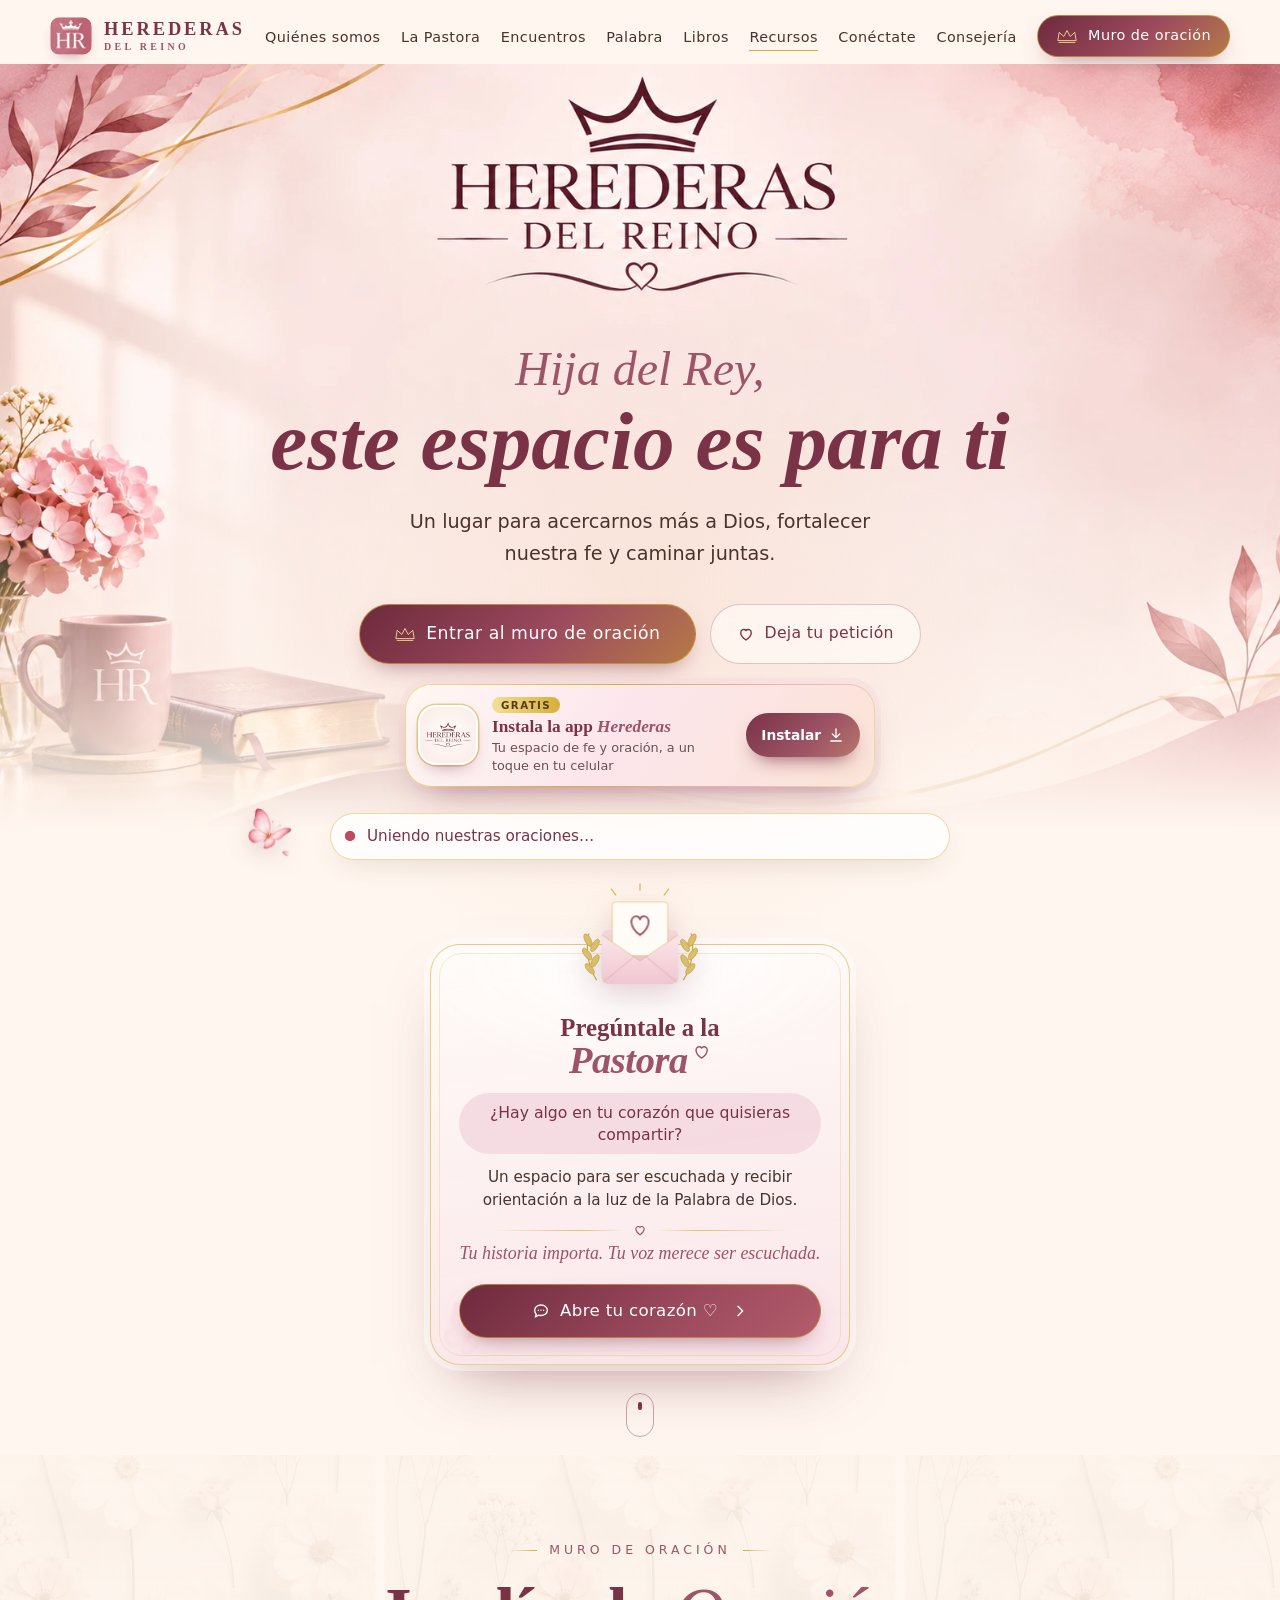
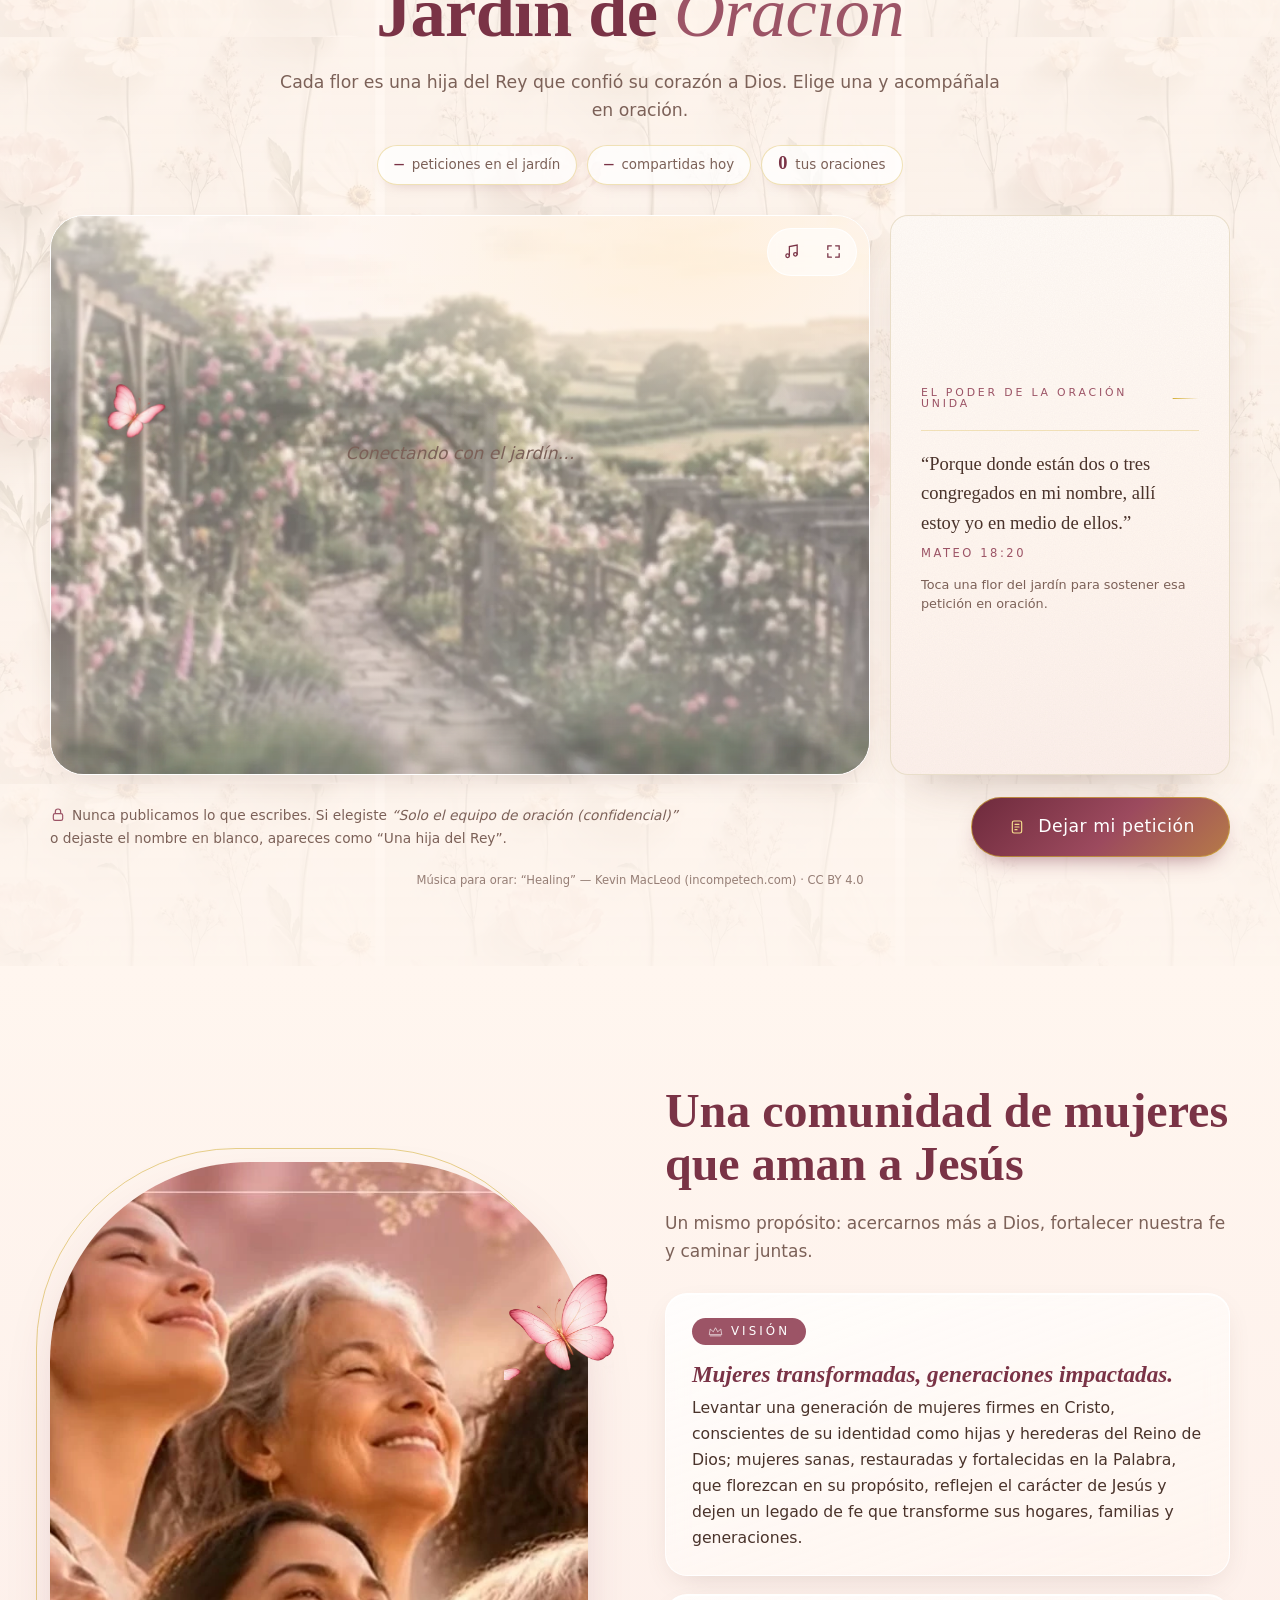
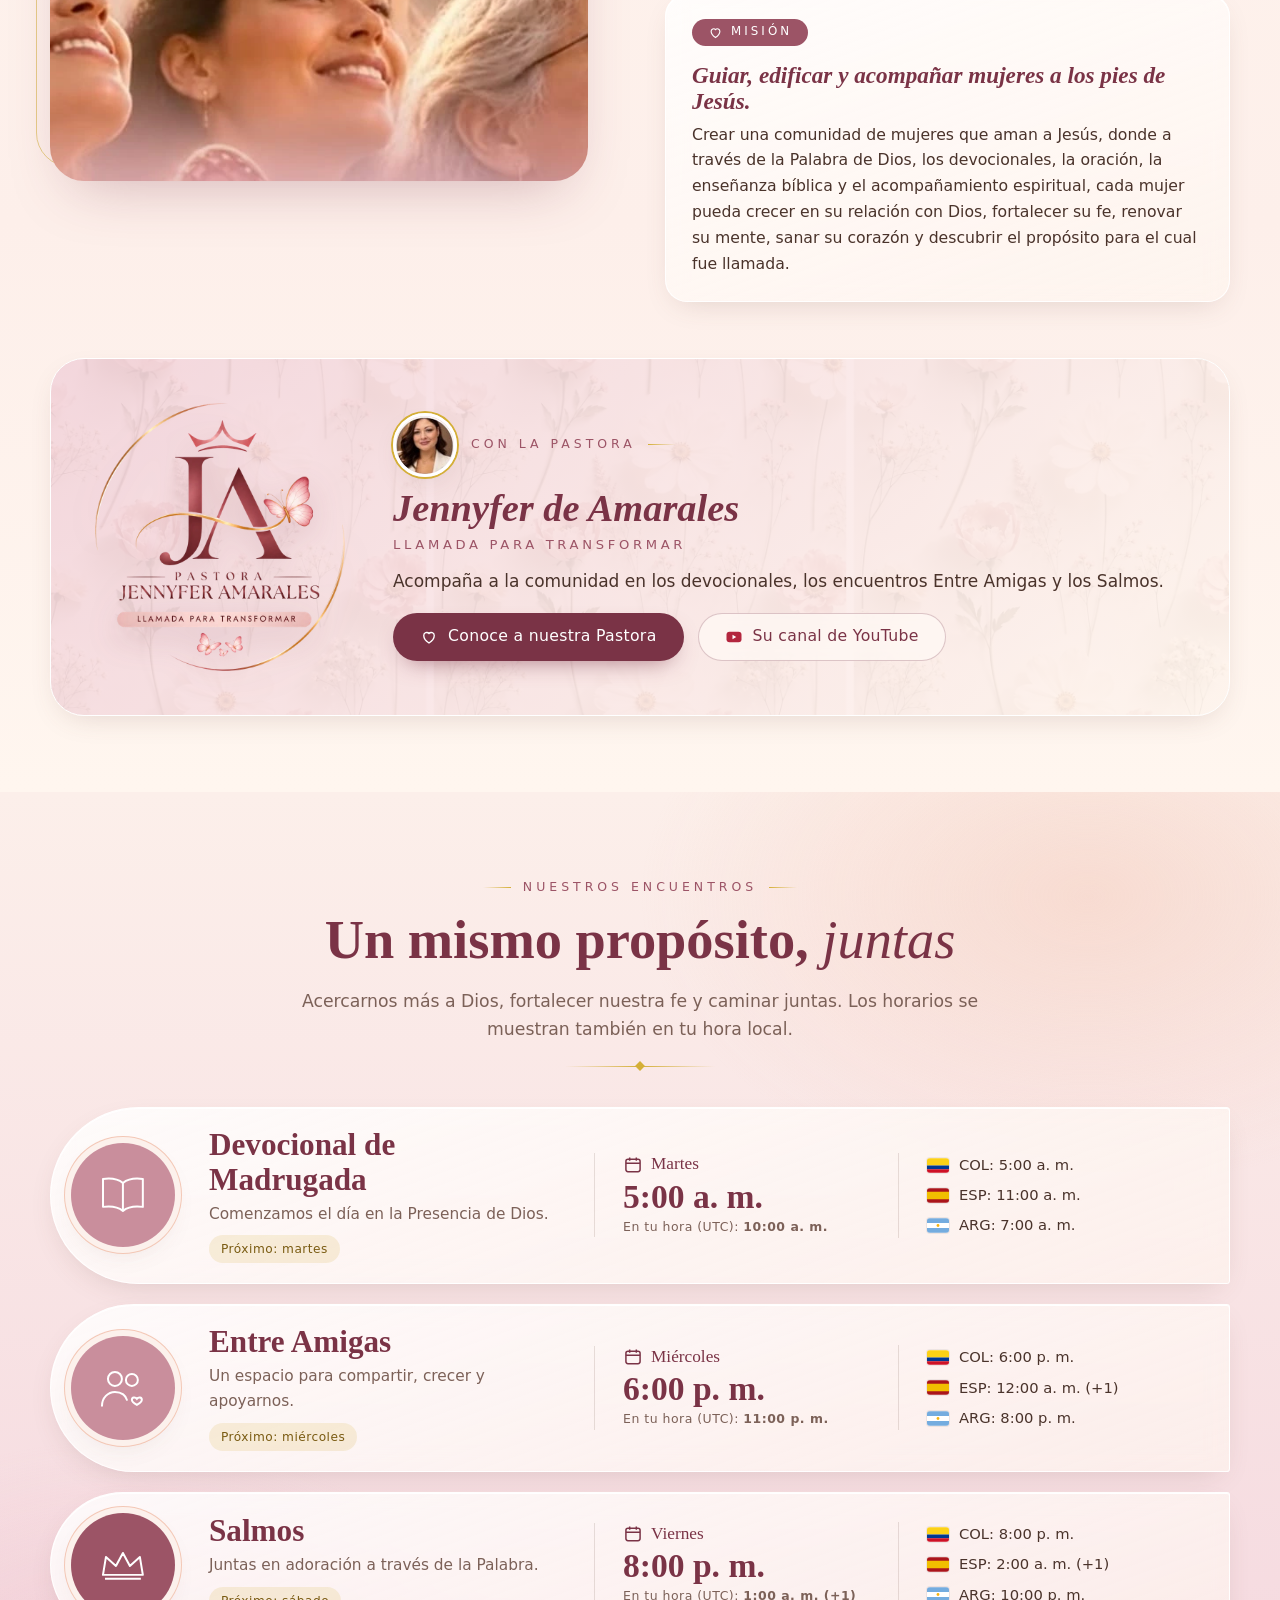
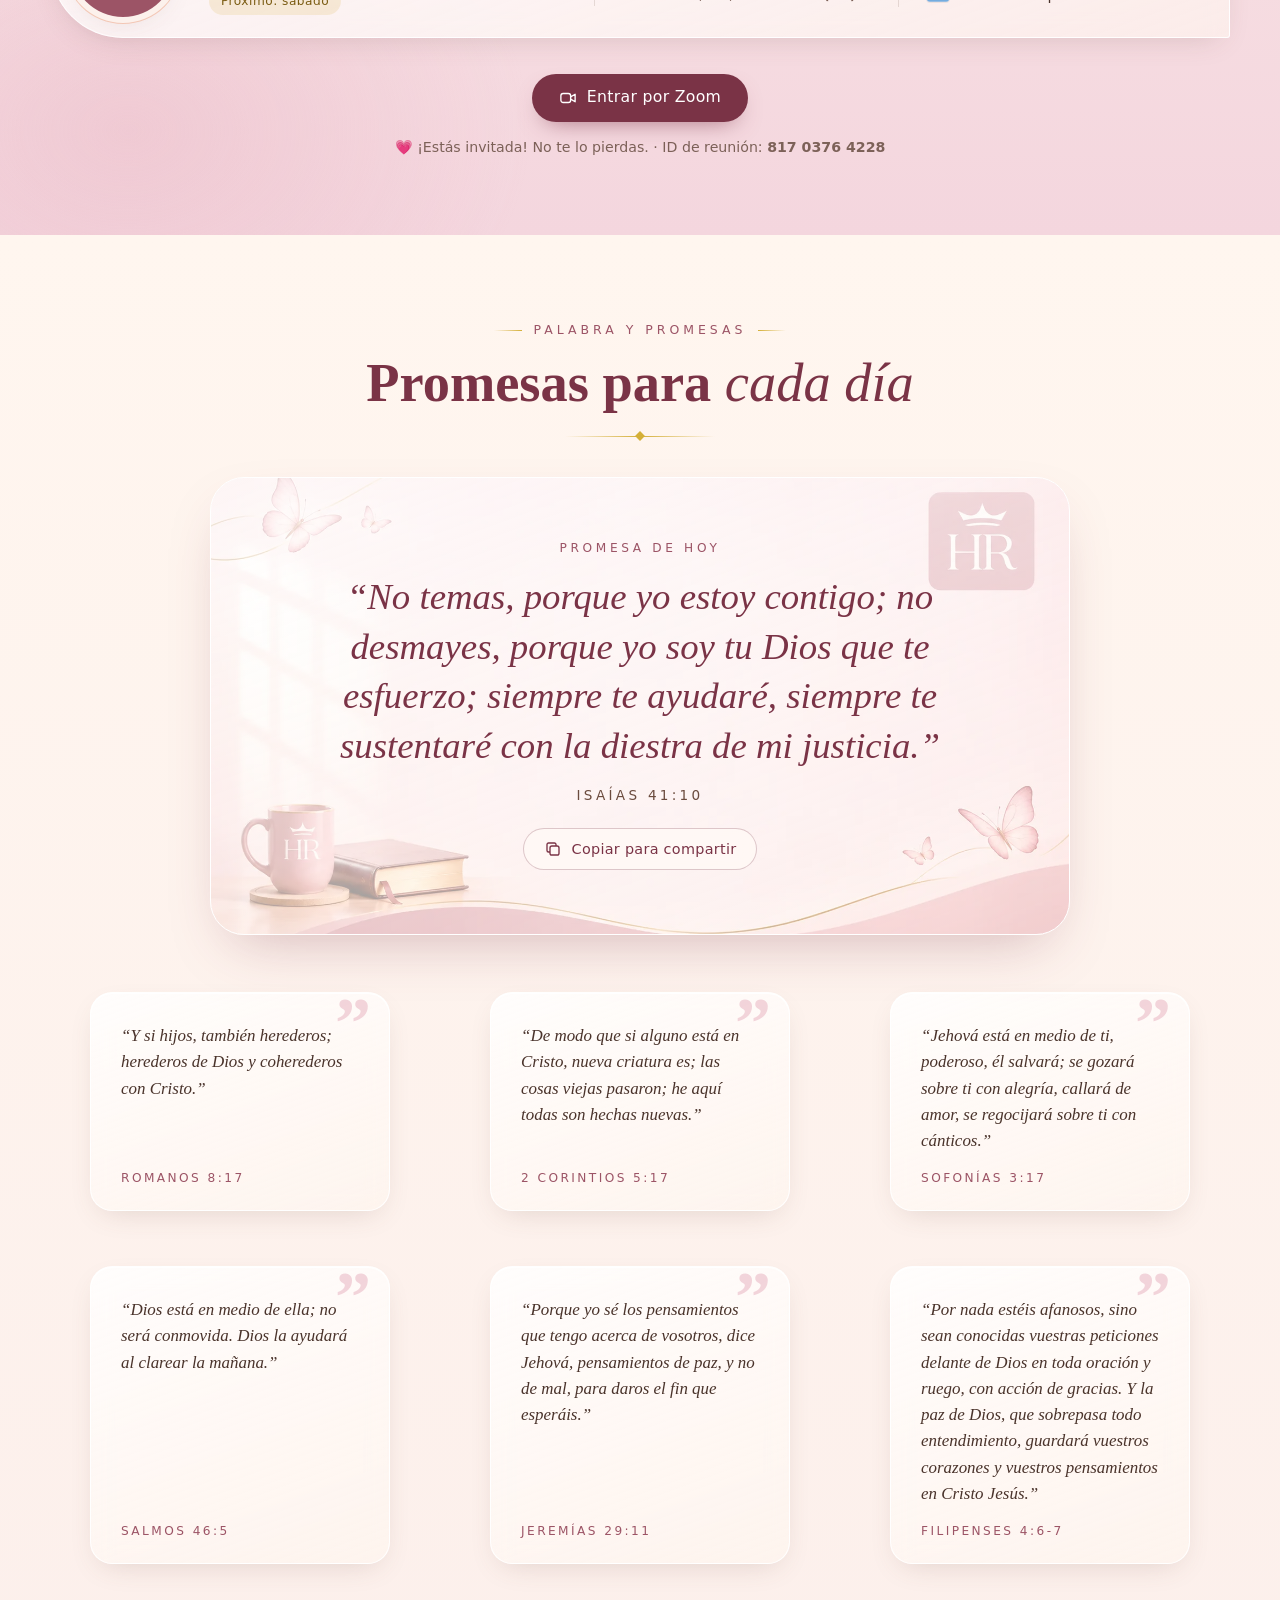
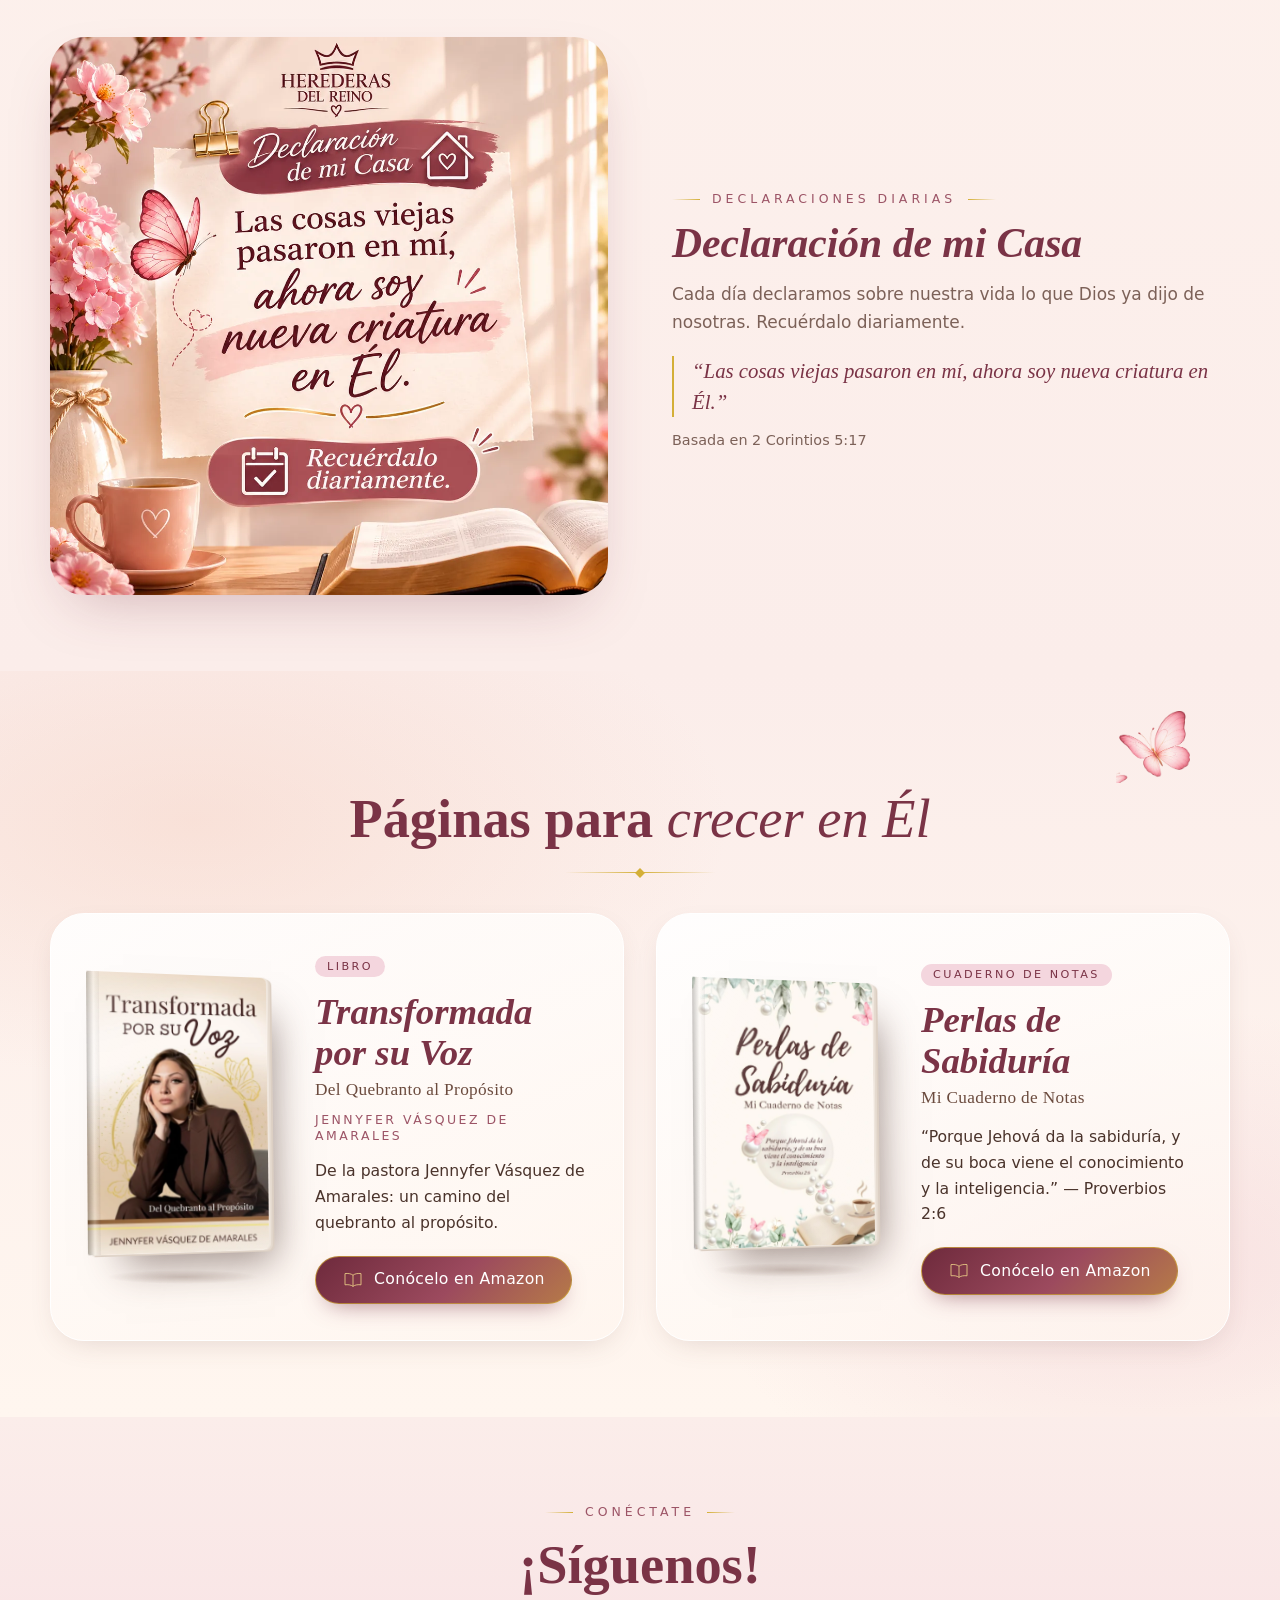
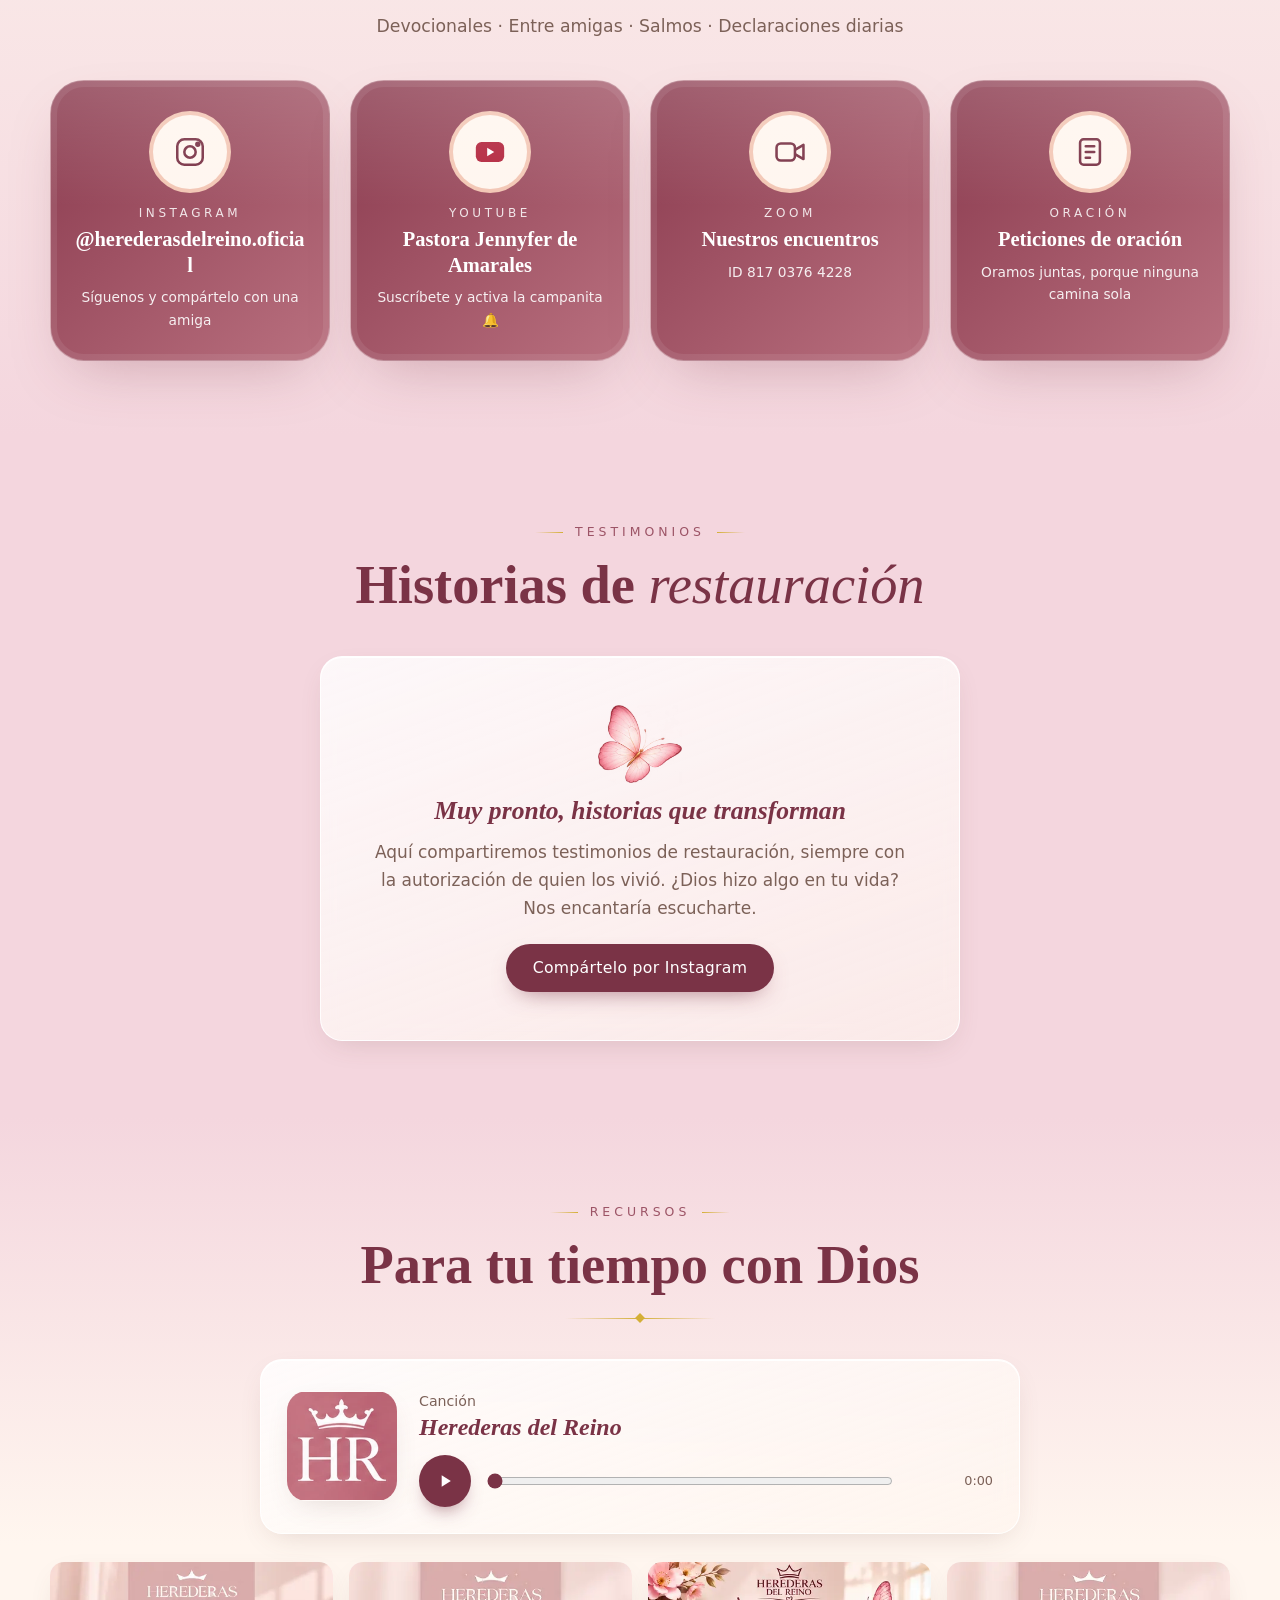
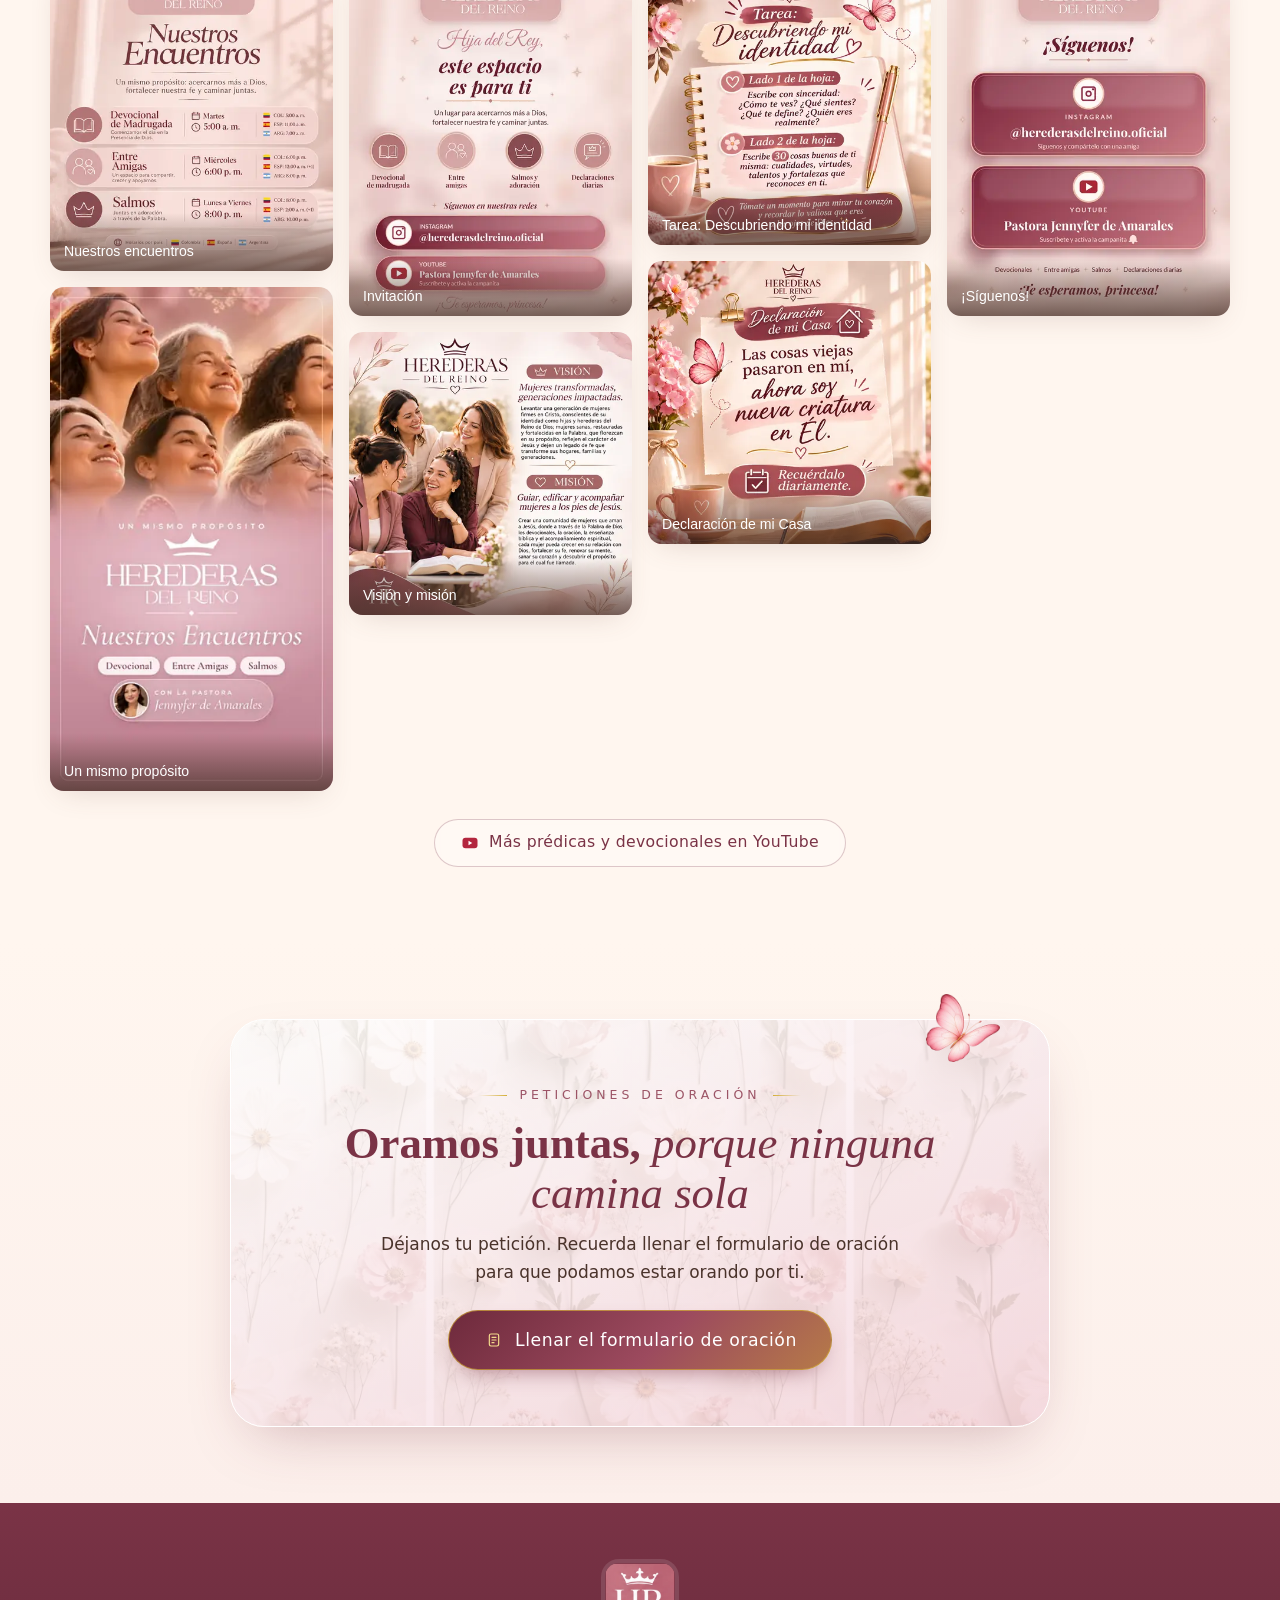
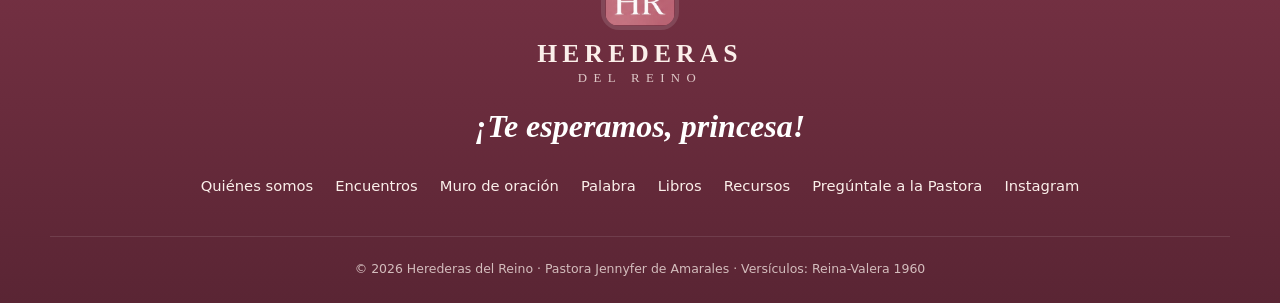
==== commit c32eef05: "Menú: acceso «La Pastora» al módulo Conoce a nuestra Pastora Se agrega junto a «Quiénes somos». Entr" ====
--- a/index.html
+++ b/index.html
@@ -23,7 +23,7 @@
 <link rel="stylesheet" href="https://fonts.googleapis.com/css2?family=Cormorant+Garamond:ital,wght@0,500;0,600;1,500&family=DM+Sans:opsz,wght@9..40,400;9..40,500&family=Playfair+Display:ital,wght@0,500;0,600;0,700;1,500;1,600;1,700&display=swap">
 <link rel="preload" as="image" href="assets/img/fondo-flores-1600.webp" media="(min-width: 701px)">
 <link rel="preload" as="image" href="assets/img/fondo-flores-900.webp" media="(max-width: 700px)">
-<link rel="stylesheet" href="assets/css/sitio.css?v=19">
+<link rel="stylesheet" href="assets/css/sitio.css?v=20">
 <script type="application/ld+json">
 {
   "@context": "https://schema.org",
@@ -86,6 +86,7 @@
     <nav aria-label="Principal">
       <ul class="nav__enlaces" id="nav-enlaces">
         <li><a href="#quienes-somos">Quiénes somos</a></li>
+        <li class="nav__pastora"><a href="modulos/nuestra-pastora/">La&nbsp;Pastora</a></li>
         <li><a href="#encuentros">Encuentros</a></li>
         <li><a href="#palabra">Palabra</a></li>
         <li><a href="#libros">Libros</a></li>
--- a/assets/css/sitio.css
+++ b/assets/css/sitio.css
@@ -863,6 +863,8 @@
 }
 /* El menú de escritorio solo muestra «Consejería» cuando hay espacio; en el menú móvil siempre aparece */
 @media (min-width: 1021px) and (max-width: 1279px) { .nav__consejeria { display: none; } }
+/* «La Pastora» (módulo Conoce a nuestra Pastora): igual, solo se oculta donde el menú de escritorio no tiene espacio */
+@media (min-width: 1021px) and (max-width: 1099px) { .nav__pastora { display: none; } }
 @media (max-width: 420px) {
   .consejo { padding-inline: 18px; }
   .consejo__titulo { font-size: 1.5rem; }
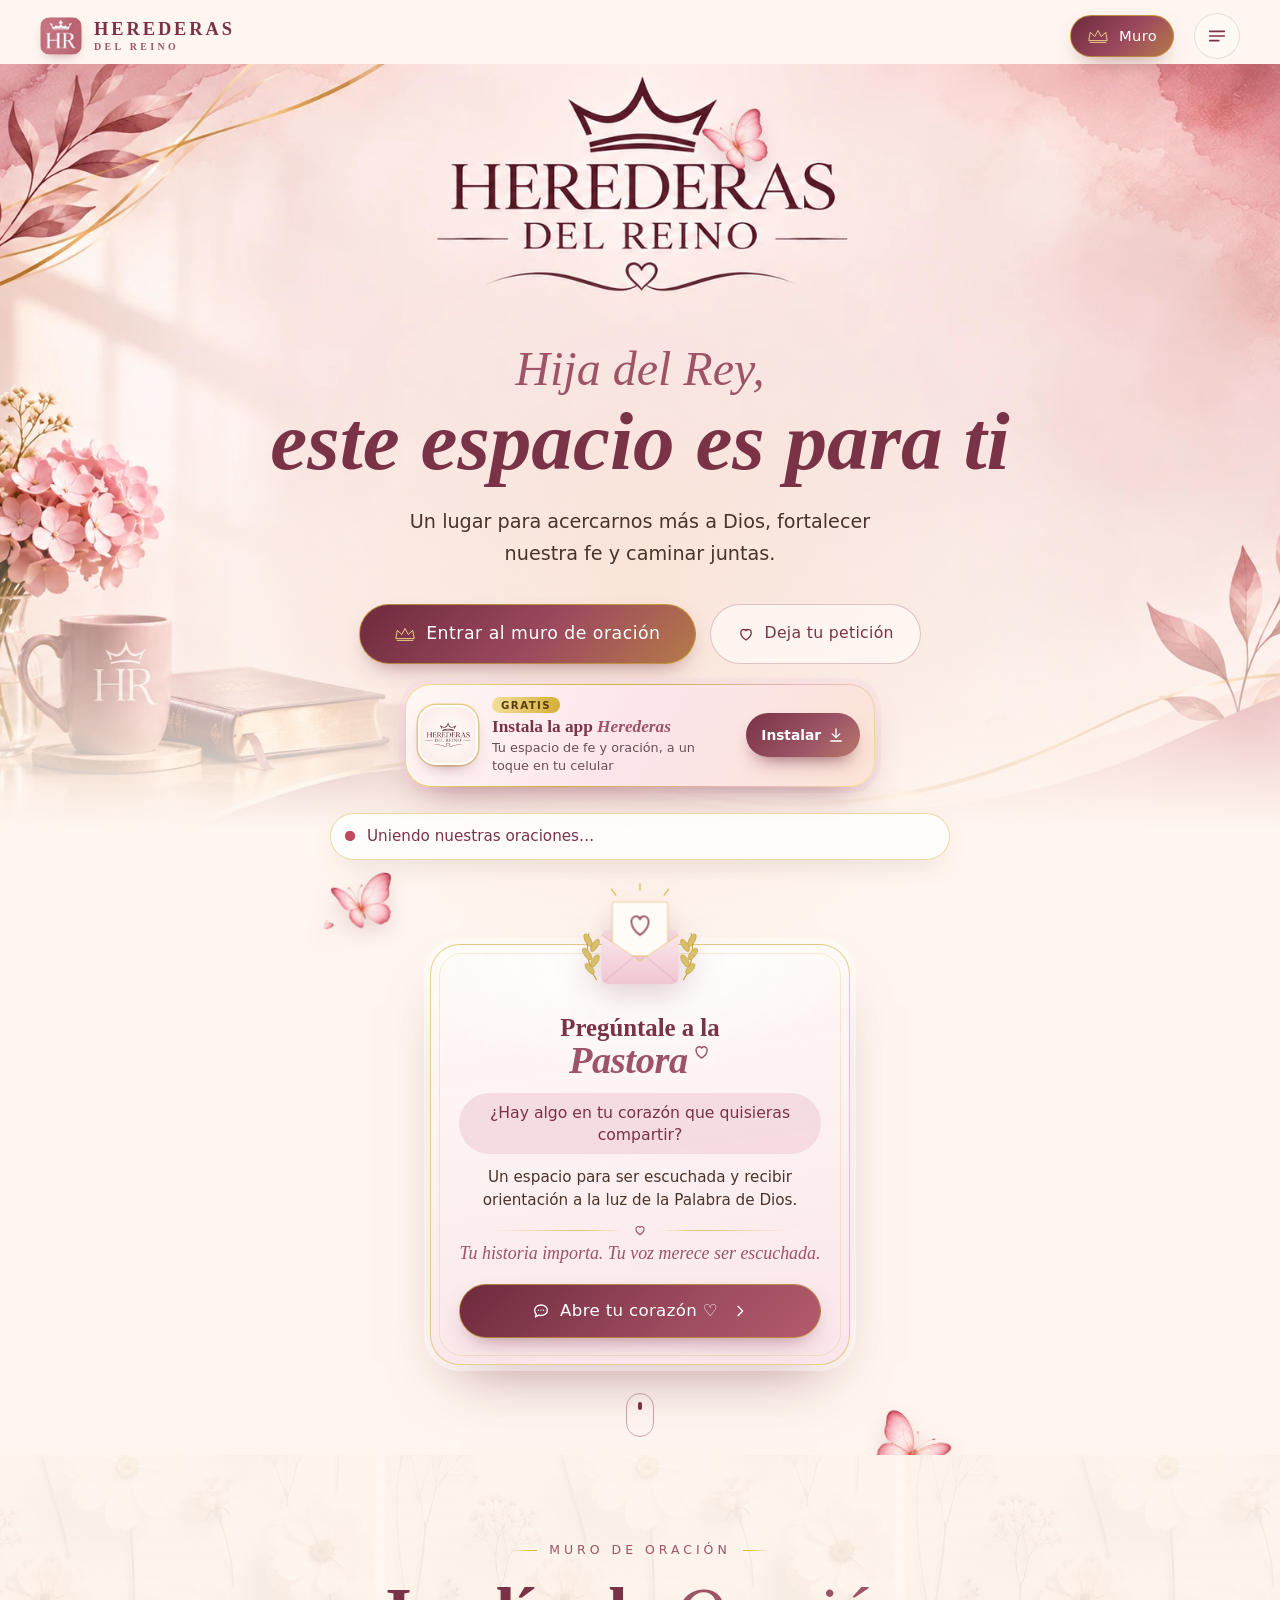
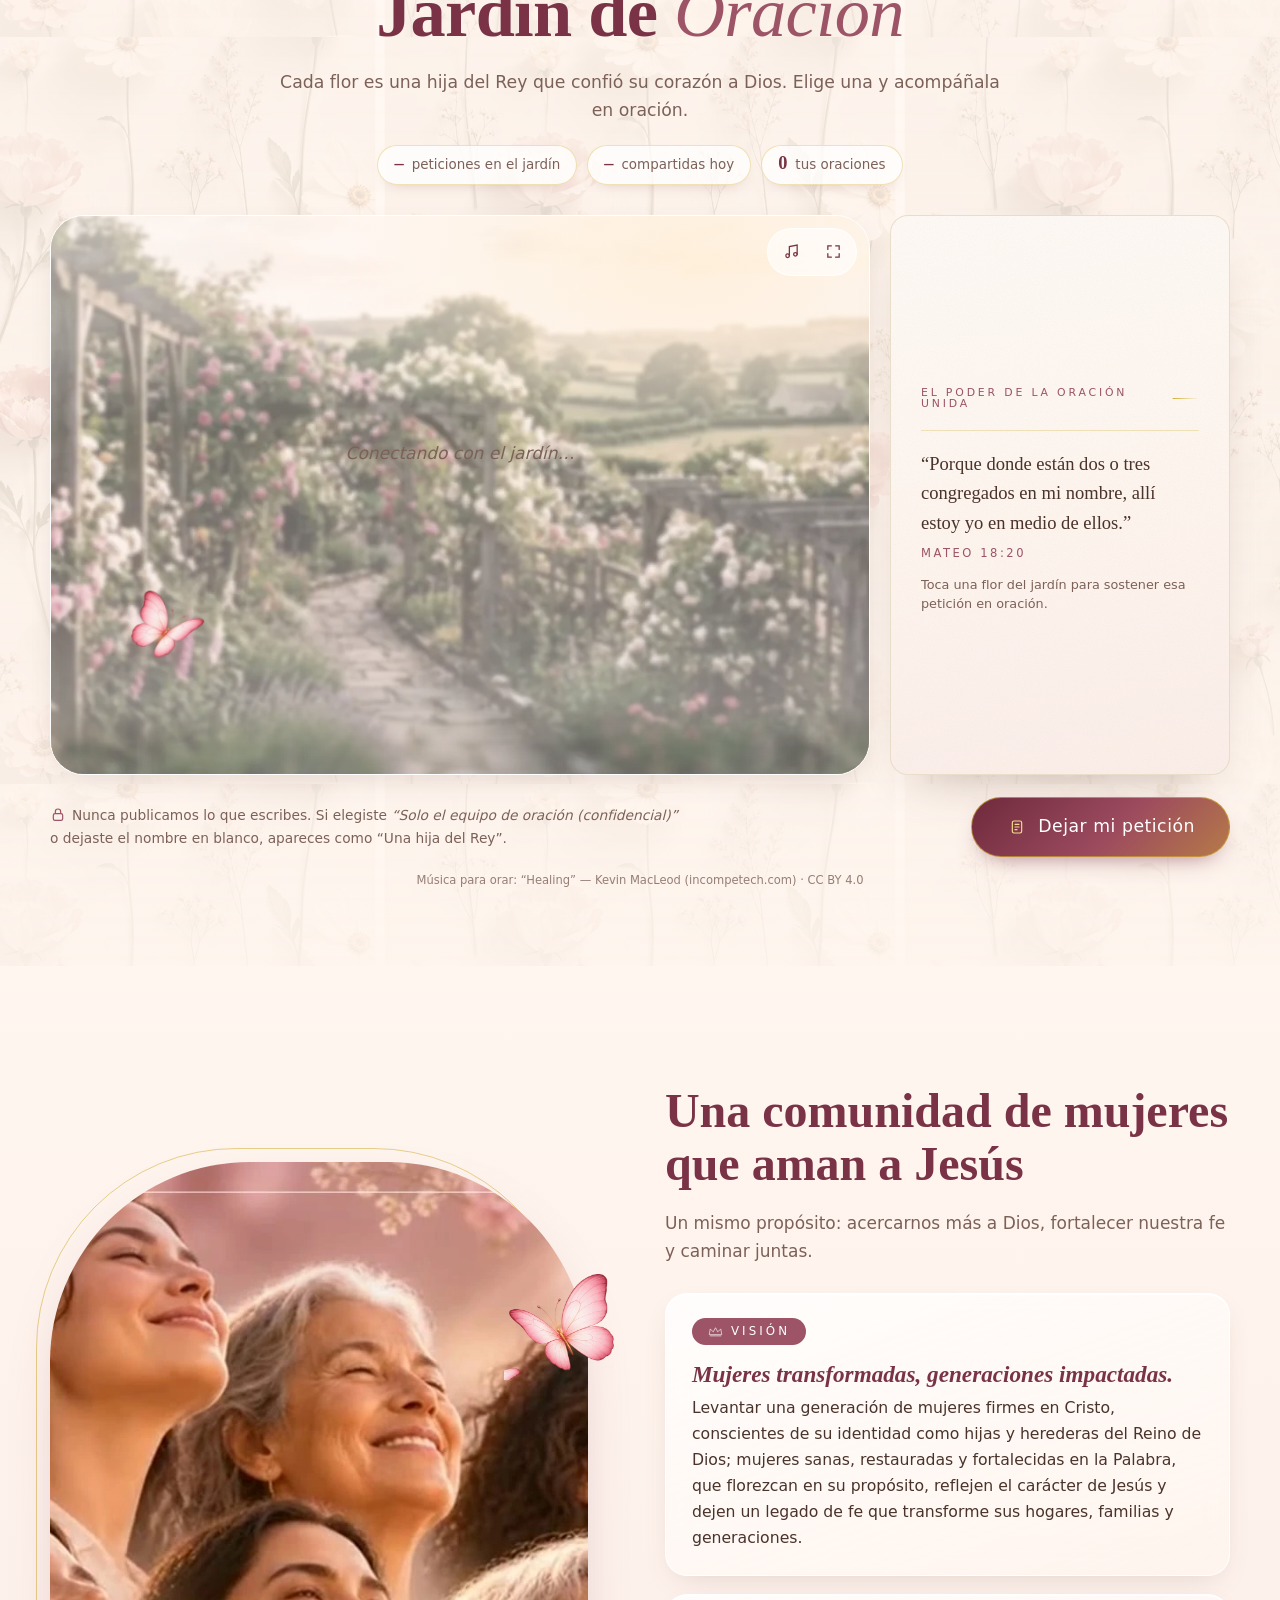
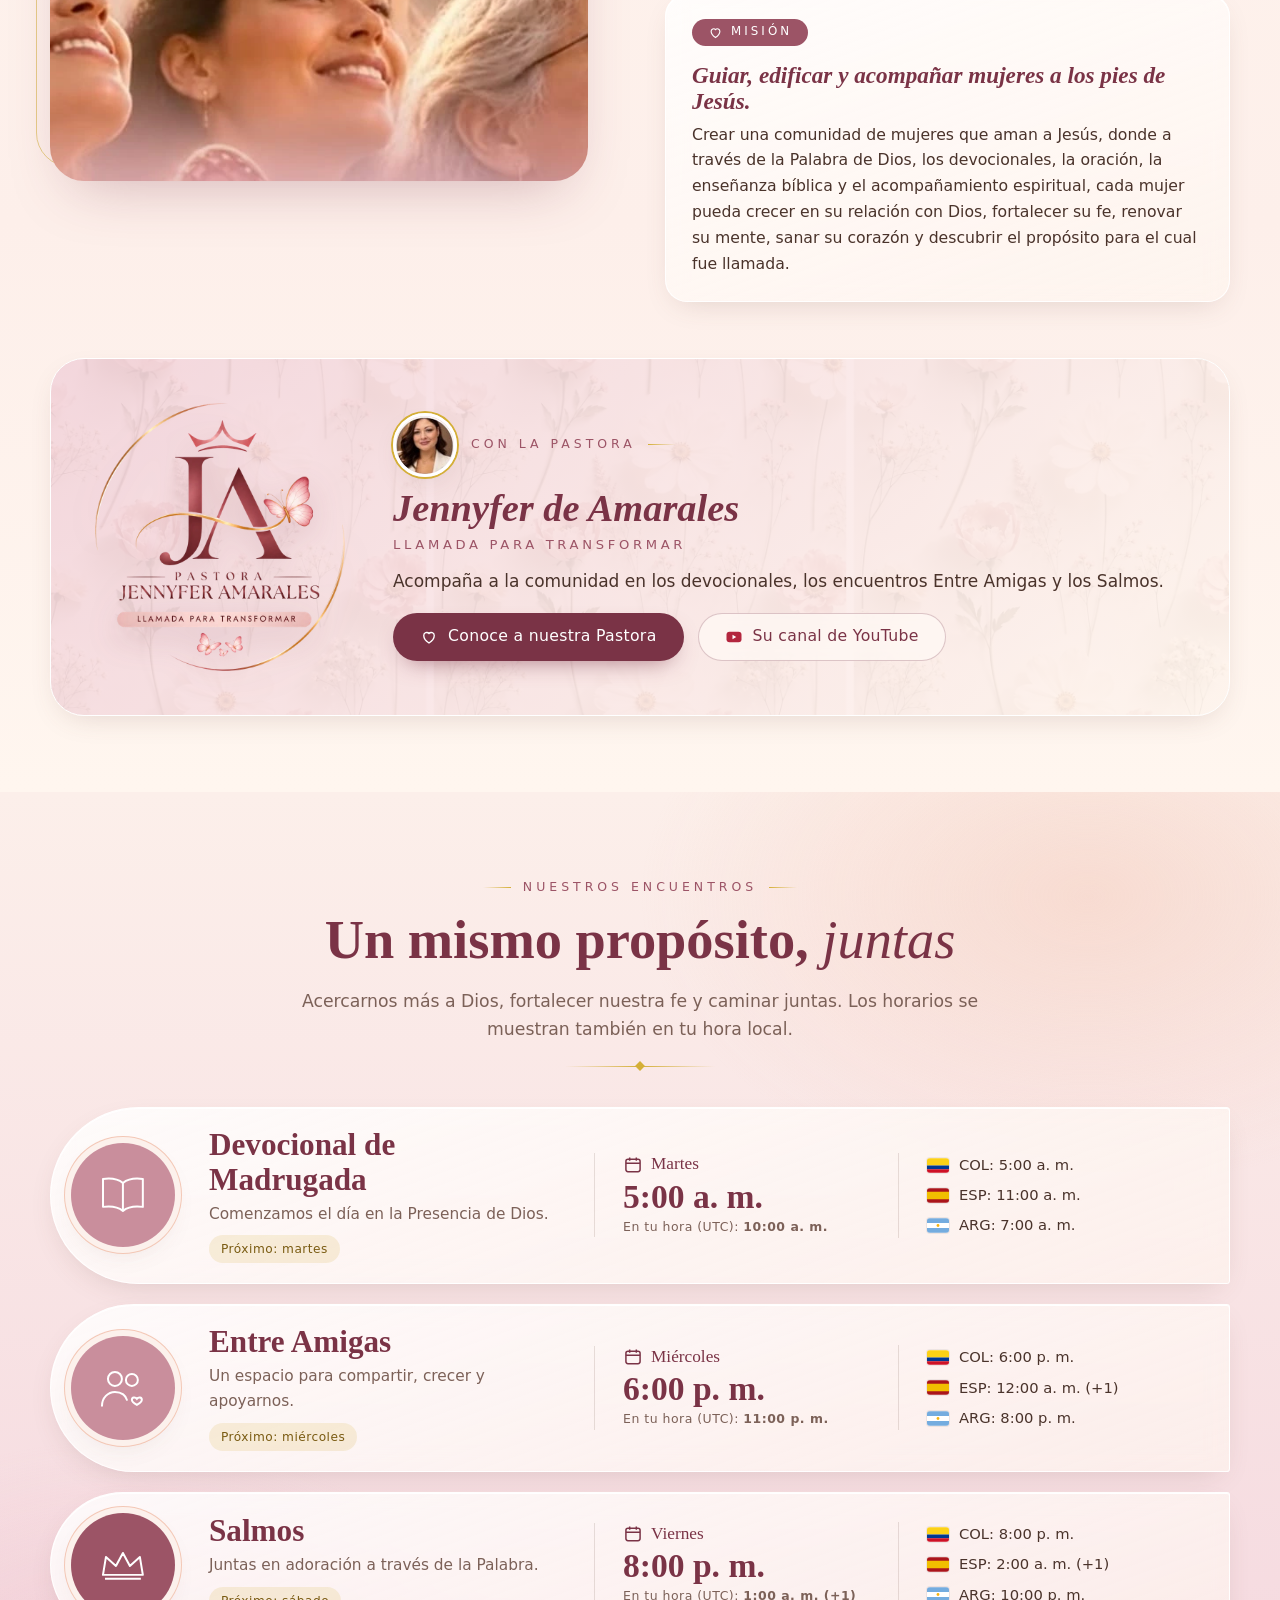
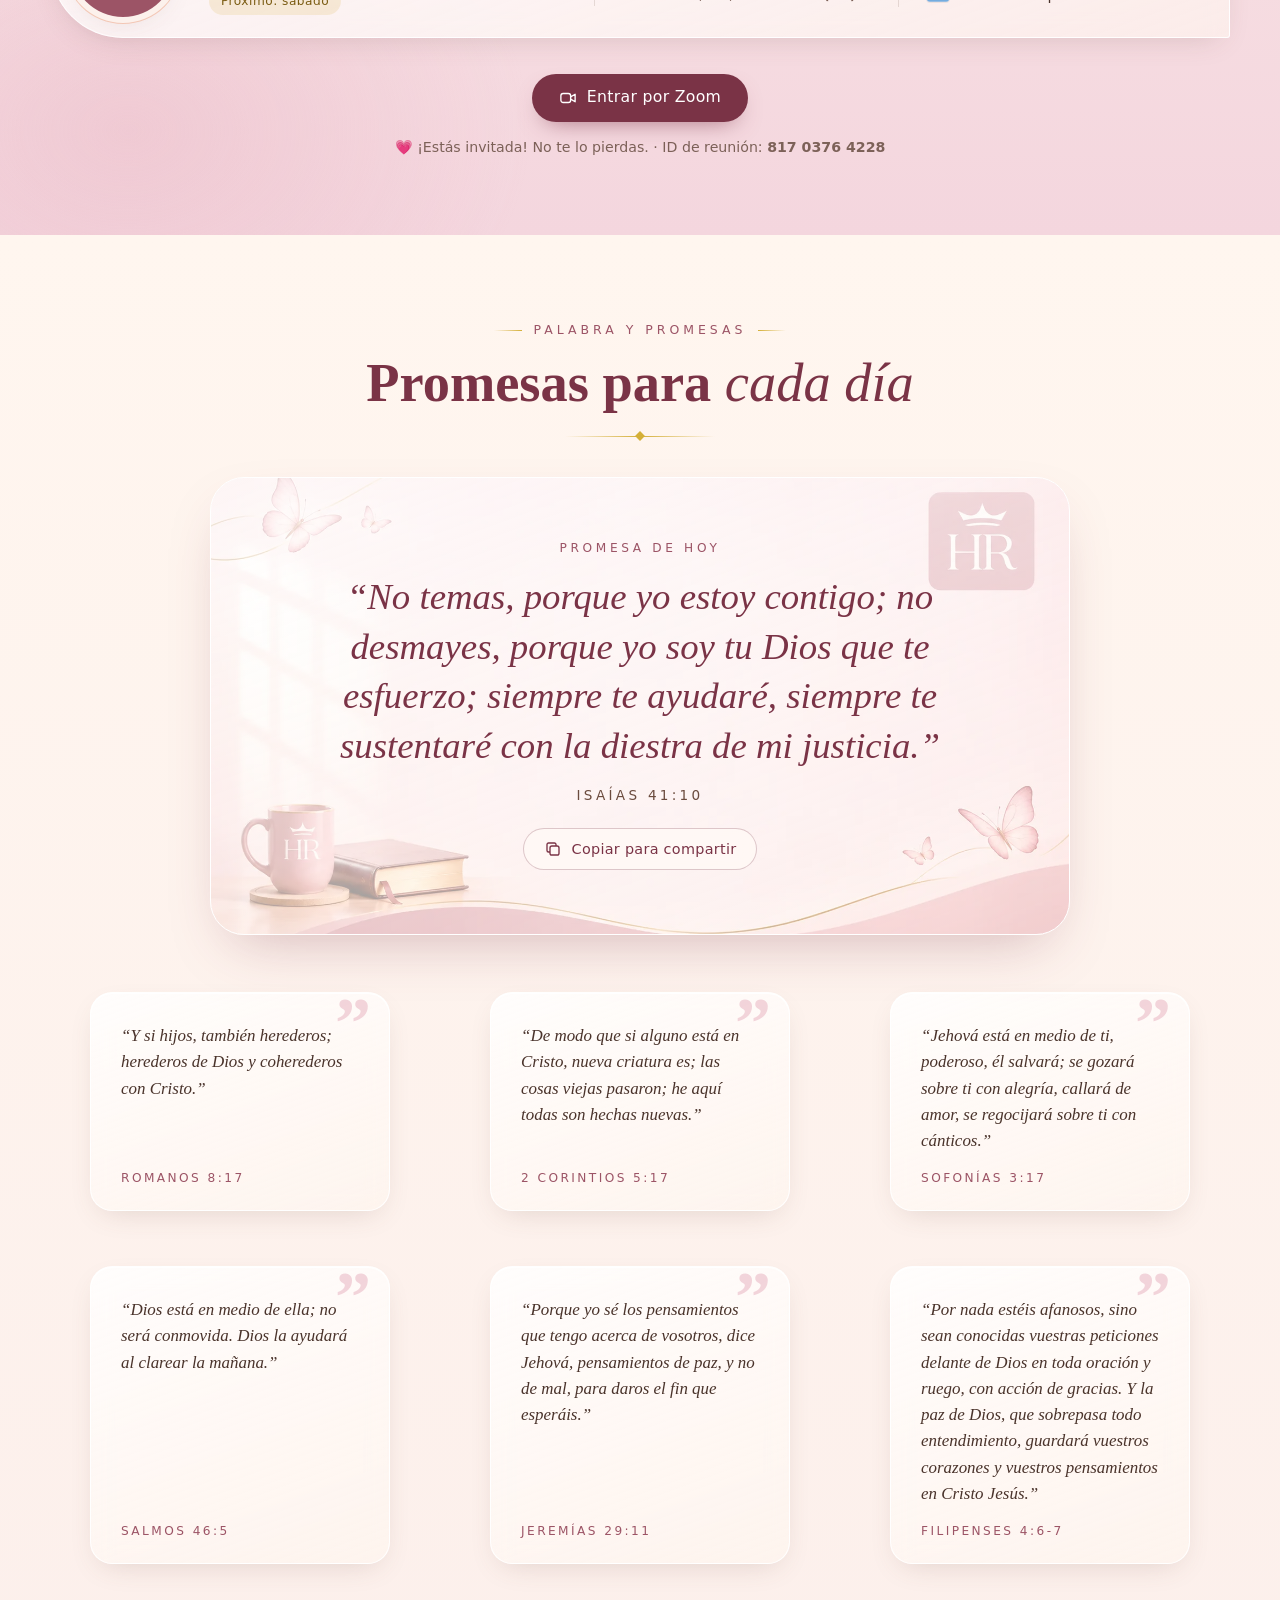
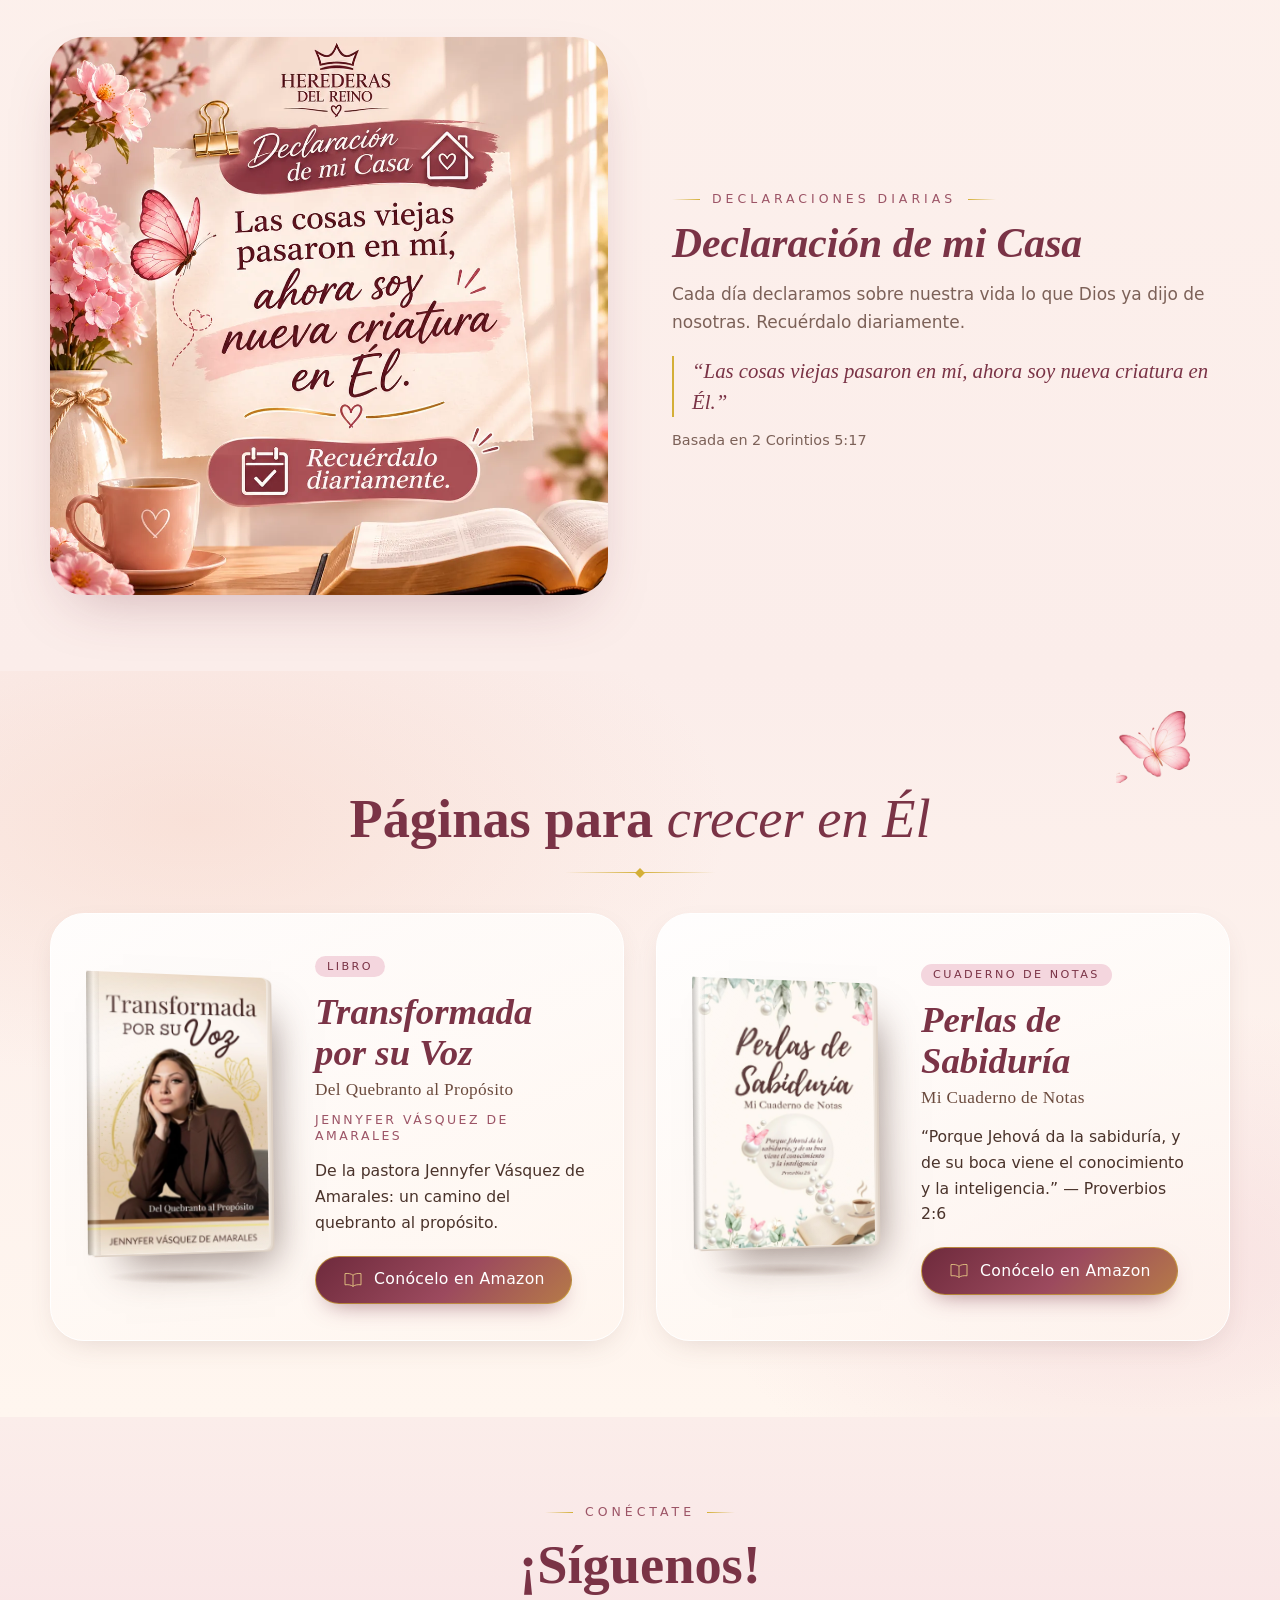
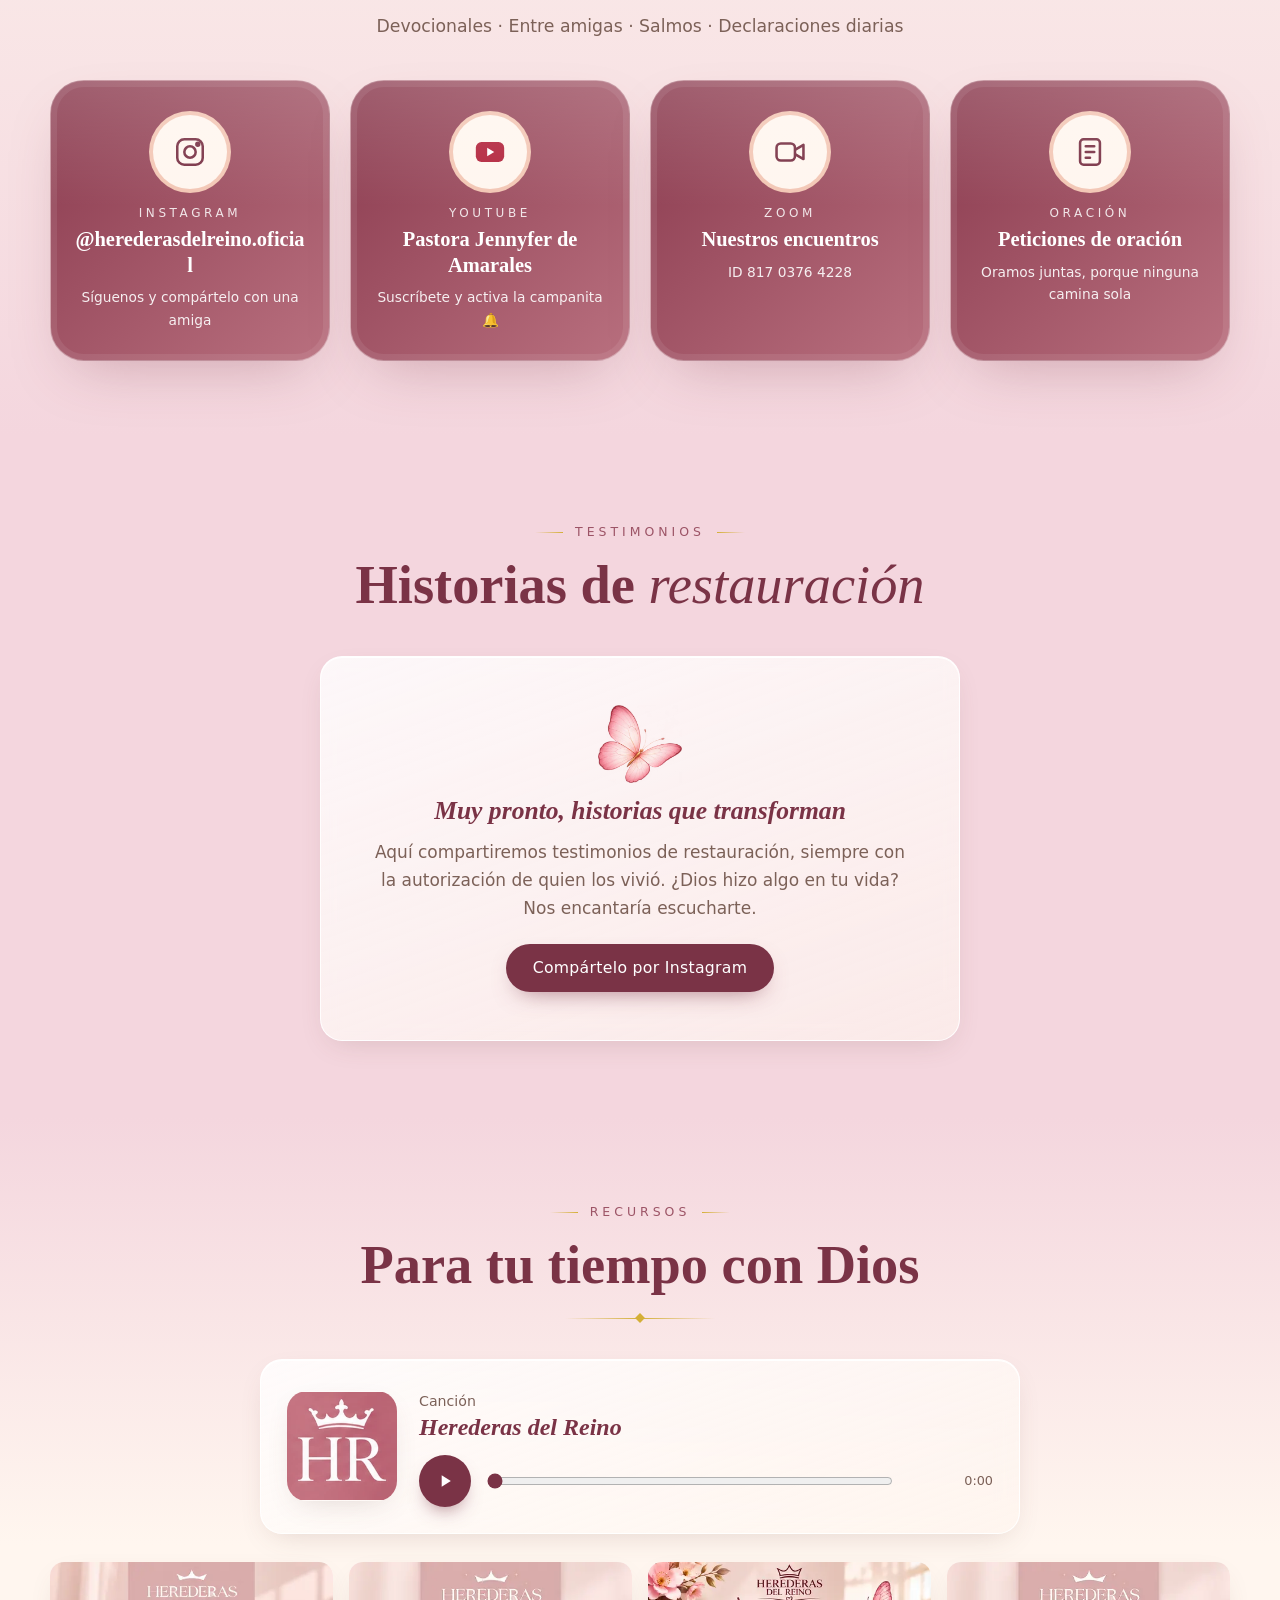
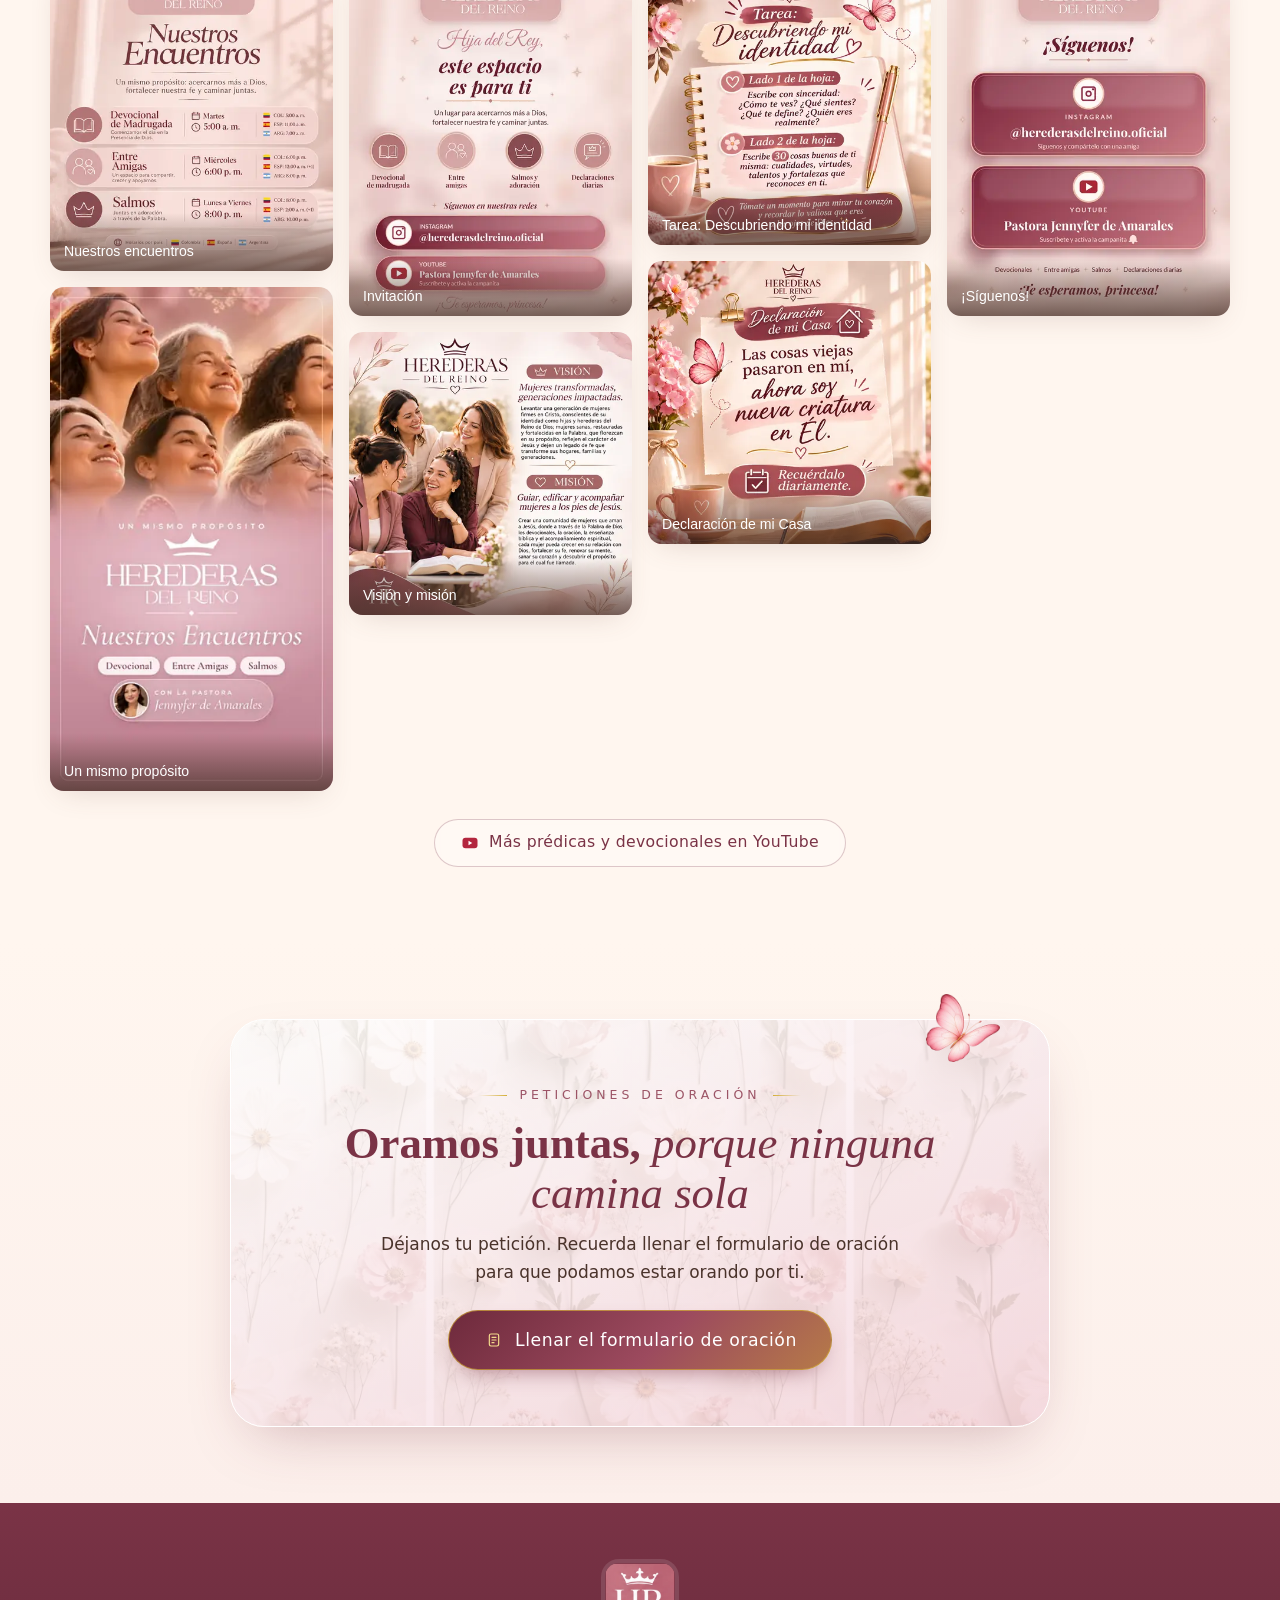
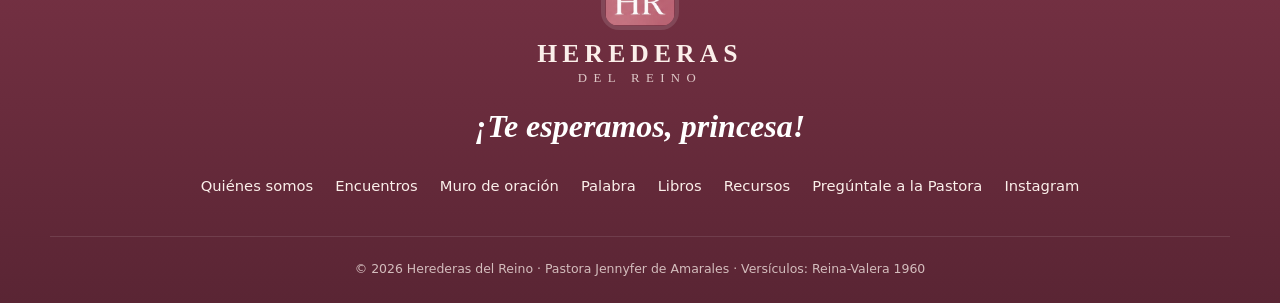
==== commit 59c0c695: "Encabezado: menú equilibrado en una sola línea y «Nuestra Pastora» - Opciones sin cortes de línea, e" ====
--- a/index.html
+++ b/index.html
@@ -23,7 +23,7 @@
 <link rel="stylesheet" href="https://fonts.googleapis.com/css2?family=Cormorant+Garamond:ital,wght@0,500;0,600;1,500&family=DM+Sans:opsz,wght@9..40,400;9..40,500&family=Playfair+Display:ital,wght@0,500;0,600;0,700;1,500;1,600;1,700&display=swap">
 <link rel="preload" as="image" href="assets/img/fondo-flores-1600.webp" media="(min-width: 701px)">
 <link rel="preload" as="image" href="assets/img/fondo-flores-900.webp" media="(max-width: 700px)">
-<link rel="stylesheet" href="assets/css/sitio.css?v=20">
+<link rel="stylesheet" href="assets/css/sitio.css?v=21">
 <script type="application/ld+json">
 {
   "@context": "https://schema.org",
@@ -86,7 +86,7 @@
     <nav aria-label="Principal">
       <ul class="nav__enlaces" id="nav-enlaces">
         <li><a href="#quienes-somos">Quiénes somos</a></li>
-        <li class="nav__pastora"><a href="modulos/nuestra-pastora/">La&nbsp;Pastora</a></li>
+        <li class="nav__pastora"><a href="modulos/nuestra-pastora/">Nuestra Pastora</a></li>
         <li><a href="#encuentros">Encuentros</a></li>
         <li><a href="#palabra">Palabra</a></li>
         <li><a href="#libros">Libros</a></li>
--- a/assets/css/sitio.css
+++ b/assets/css/sitio.css
@@ -129,8 +129,8 @@
   border-radius: 999px; background: #F3D98B; color: #5A2534; font-size: .74rem; font-weight: 700;
 }
 .nav__contador[hidden] { display: none; }
-.nav__muro-movil { display: none; min-height: 42px; padding: 8px 16px; font-size: .92rem; margin-left: auto; }
-@media (max-width: 1020px) { .nav__muro-movil { display: inline-flex; } }
+.nav__muro-movil { display: none; min-height: 42px; padding: 8px 16px; font-size: .92rem; margin-left: auto; white-space: nowrap; }
+@media (max-width: 1299px) { .nav__muro-movil { display: inline-flex; } }
 
 /* Franja en vivo del inicio */
 .orando {
@@ -184,20 +184,24 @@
 }
 .nav.solida { background: rgba(255, 246, 239, .86); backdrop-filter: blur(14px); box-shadow: 0 1px 0 var(--linea); }
 .nav__barra { display: flex; align-items: center; justify-content: space-between; gap: 20px; height: 72px; }
+.nav .nav__barra { width: min(100% - 2 * var(--gutter), 1320px); } /* el menú tiene un poco más de aire que el contenido */
 .marca { display: flex; align-items: center; gap: 12px; text-decoration: none; color: var(--vino); }
 .marca img { width: 42px; height: auto; border-radius: 10px; box-shadow: 0 6px 14px -8px rgba(122,51,70,.6); }
 .marca span { font: 600 1.15rem/1 var(--f-marca); letter-spacing: .16em; text-transform: uppercase; }
 .marca small { display: block; font-size: .62rem; letter-spacing: .34em; margin-top: 4px; color: var(--vino-suave); }
-.nav__enlaces { display: flex; align-items: center; gap: clamp(12px, 1.6vw, 26px); list-style: none; margin: 0; padding: 0; }
+.nav__enlaces { display: flex; align-items: center; gap: clamp(16px, 1.45vw, 24px); list-style: none; margin: 0; padding: 0; }
 .nav__enlaces a {
-  color: var(--tinta); text-decoration: none; font-size: .9rem; letter-spacing: .03em; position: relative; padding: 6px 0;
-}
+  color: var(--tinta); text-decoration: none; font-size: .88rem; letter-spacing: .025em; position: relative; padding: 6px 0;
+  white-space: nowrap; transition: color .3s ease;
+}
+.nav__enlaces a:not(.boton):hover { color: var(--vino); }
+.nav__enlaces li:last-child { margin-left: clamp(4px, .6vw, 10px); } /* el Muro respira un poco más, sin apretar al resto */
 .nav__enlaces a::after {
   content: ""; position: absolute; left: 0; right: 0; bottom: 0; height: 1px; background: var(--dorado);
   transform: scaleX(0); transition: transform .35s ease;
 }
 .nav__enlaces a:hover::after, .nav__enlaces a[aria-current="true"]::after { transform: scaleX(1); }
-.nav__enlaces .boton { min-height: 42px; padding: 8px 18px; color: #fff; font-size: .9rem; font-weight: 500; }
+.nav__enlaces .boton { min-height: 42px; padding: 8px 16px 8px 18px; gap: 8px; color: #fff; font-size: .88rem; font-weight: 500; }
 .nav__enlaces .boton::after { display: none; }
 .nav__menu {
   display: none; width: 46px; height: 46px; border-radius: 50%; border: 1px solid var(--linea);
@@ -205,21 +209,37 @@
 }
 .nav__menu svg { width: 22px; height: 22px; }
 
-@media (max-width: 1020px) {
-  .nav__menu { display: grid; }
+@media (max-width: 1299px) {
+  .nav__menu { display: grid; flex: none; }
   .nav__enlaces {
-    position: fixed; inset: 72px 12px auto; flex-direction: column; align-items: stretch; gap: 0;
-    padding: 12px; border-radius: var(--radio);
-    background: rgba(255, 246, 239, .97); box-shadow: var(--sombra); backdrop-filter: blur(14px);
+    position: fixed; inset: 76px 12px auto auto; width: min(380px, 100% - 24px); flex-direction: column; align-items: stretch; gap: 0;
+    max-height: calc(100svh - 92px); overflow-y: auto; overscroll-behavior: contain;
+    padding: 10px; border-radius: var(--radio);
+    background: rgba(255, 249, 244, .98); box-shadow: var(--sombra), inset 0 0 0 1px rgba(212, 175, 55, .3); backdrop-filter: blur(14px);
     opacity: 0; transform: translateY(-10px); pointer-events: none; transition: opacity .3s, transform .3s;
   }
   .nav.abierta .nav__enlaces { opacity: 1; transform: none; pointer-events: auto; }
   .nav.abierta { background: rgba(255, 246, 239, .96); }
-  .nav__enlaces a { display: block; padding: 13px 14px; font-size: 1rem; border-radius: 12px; }
+  .nav__enlaces li + li:not(:last-child) { border-top: 1px solid rgba(212, 175, 55, .18); }
+  .nav__enlaces a { display: block; padding: 12px 14px; font-size: 1rem; letter-spacing: .02em; border-radius: 12px; }
   .nav__enlaces a::after { display: none; }
   .nav__enlaces a:hover { background: var(--rosa-empolvado); }
-  .nav__enlaces li:last-child { padding-top: 8px; }
-  .nav__enlaces .boton { width: 100%; min-height: 48px; }
+  .nav__enlaces li:last-child { padding-top: 10px; margin-left: 0; }
+  .nav__enlaces .boton { display: flex; width: 100%; min-height: 48px; }
+}
+@media (max-width: 440px) {
+  .nav__barra { gap: 10px; }
+  .marca { gap: 9px; min-width: 0; }
+  .marca span { font-size: 1rem; letter-spacing: .1em; }
+  .marca small { letter-spacing: .26em; }
+  .nav__muro-movil { padding: 8px 12px; gap: 6px; }
+  .nav__menu { width: 44px; height: 44px; }
+}
+@media (max-width: 374px) {
+  .marca img { width: 36px; }
+  .marca span { font-size: .9rem; letter-spacing: .07em; }
+  .marca small { font-size: .56rem; letter-spacing: .2em; }
+  .nav__muro-movil svg { display: none; }
 }
 
 /* =====================================================================
@@ -861,10 +881,7 @@
   .hero { background: var(--marfil); }
   .hero__fondo { bottom: auto; height: calc(max(92svh, 680px) - 64px); }
 }
-/* El menú de escritorio solo muestra «Consejería» cuando hay espacio; en el menú móvil siempre aparece */
-@media (min-width: 1021px) and (max-width: 1279px) { .nav__consejeria { display: none; } }
-/* «La Pastora» (módulo Conoce a nuestra Pastora): igual, solo se oculta donde el menú de escritorio no tiene espacio */
-@media (min-width: 1021px) and (max-width: 1099px) { .nav__pastora { display: none; } }
+/* El menú de escritorio (desde 1300 px) muestra todas las opciones en una sola línea; por debajo se usa el menú desplegable */
 @media (max-width: 420px) {
   .consejo { padding-inline: 18px; }
   .consejo__titulo { font-size: 1.5rem; }
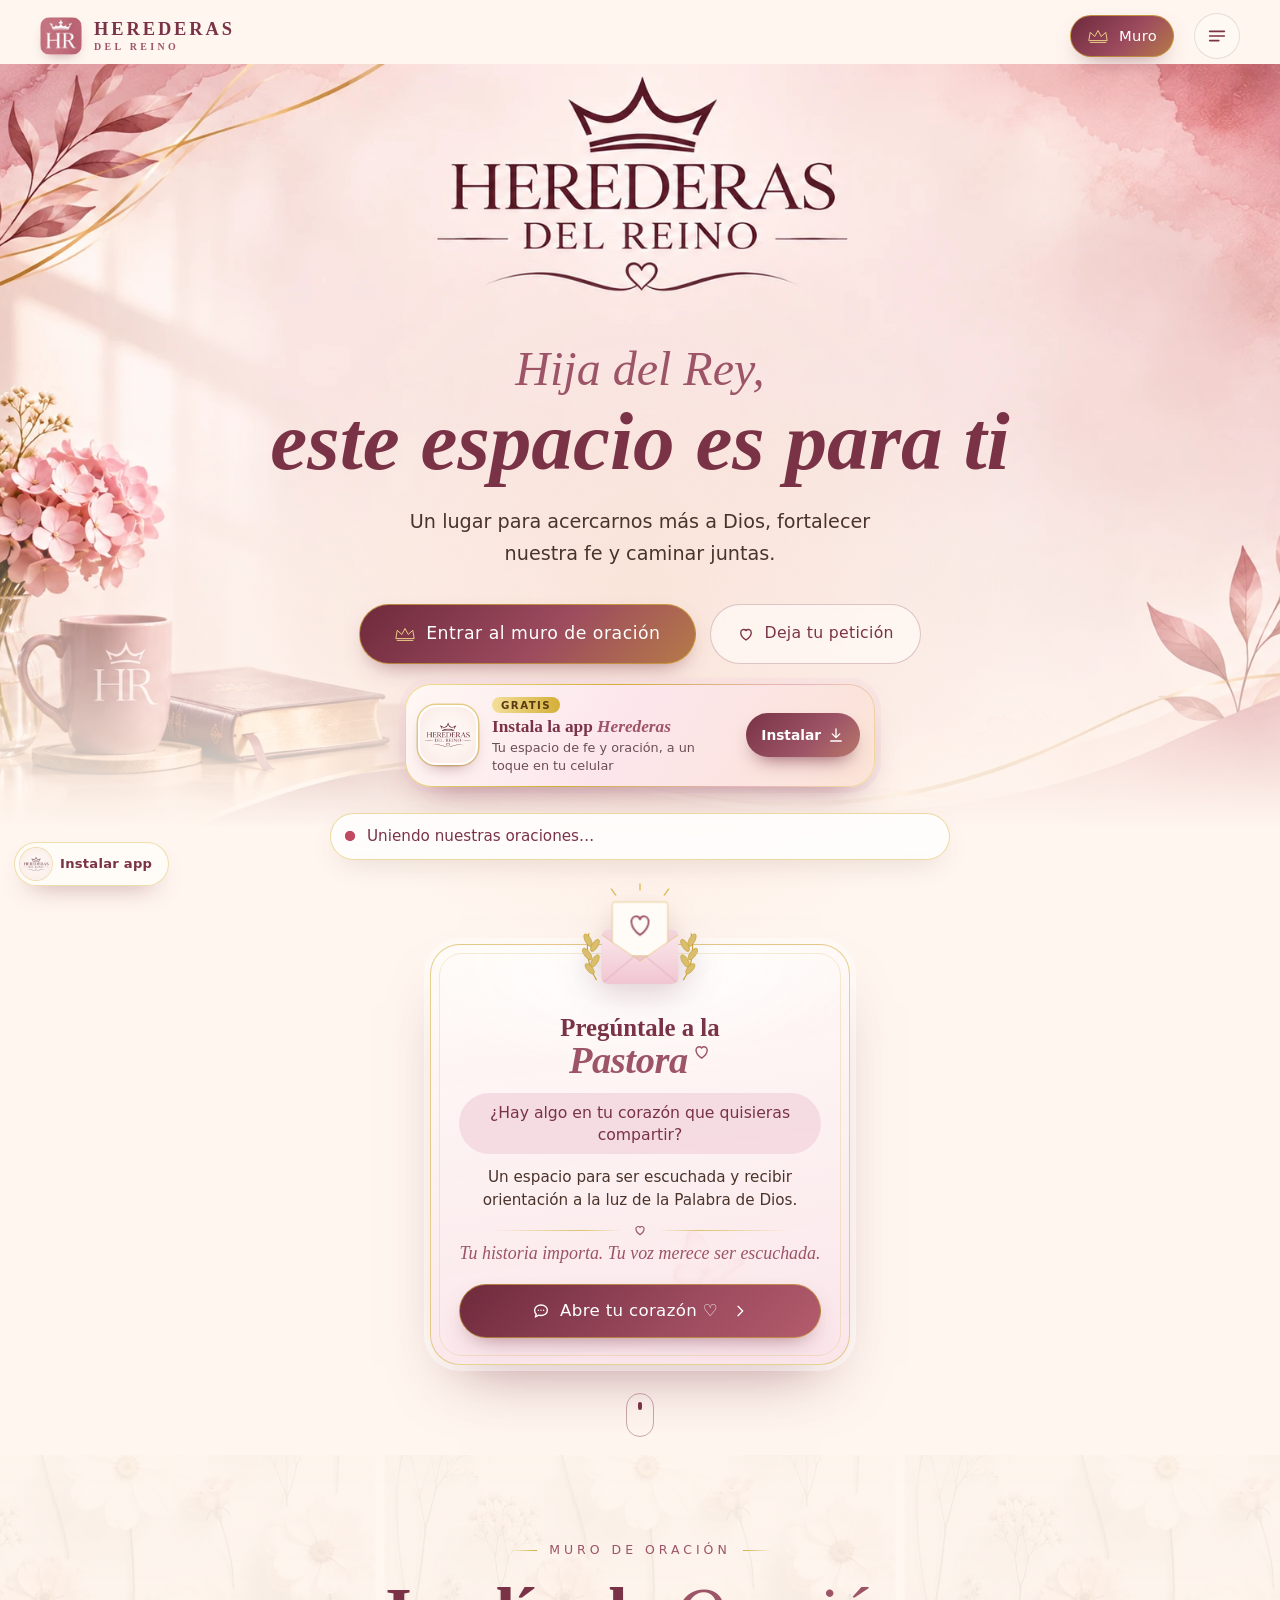
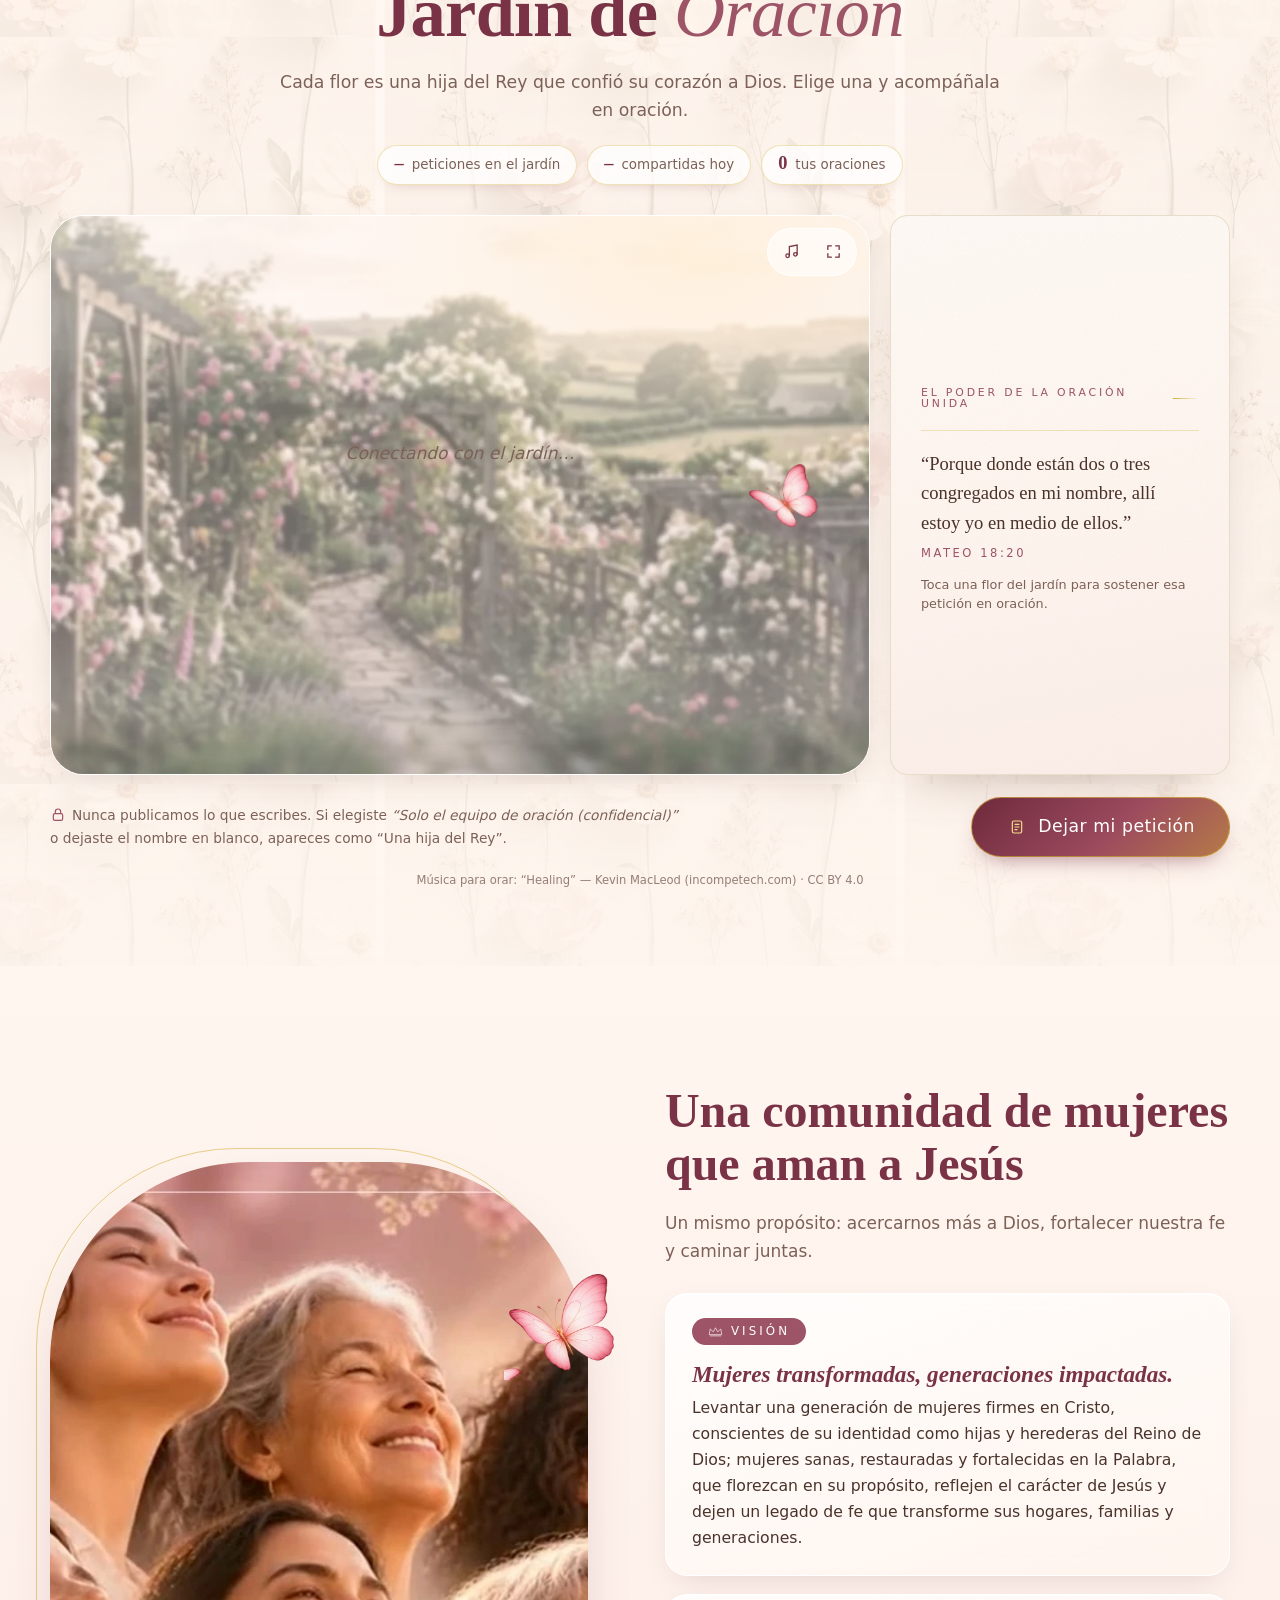
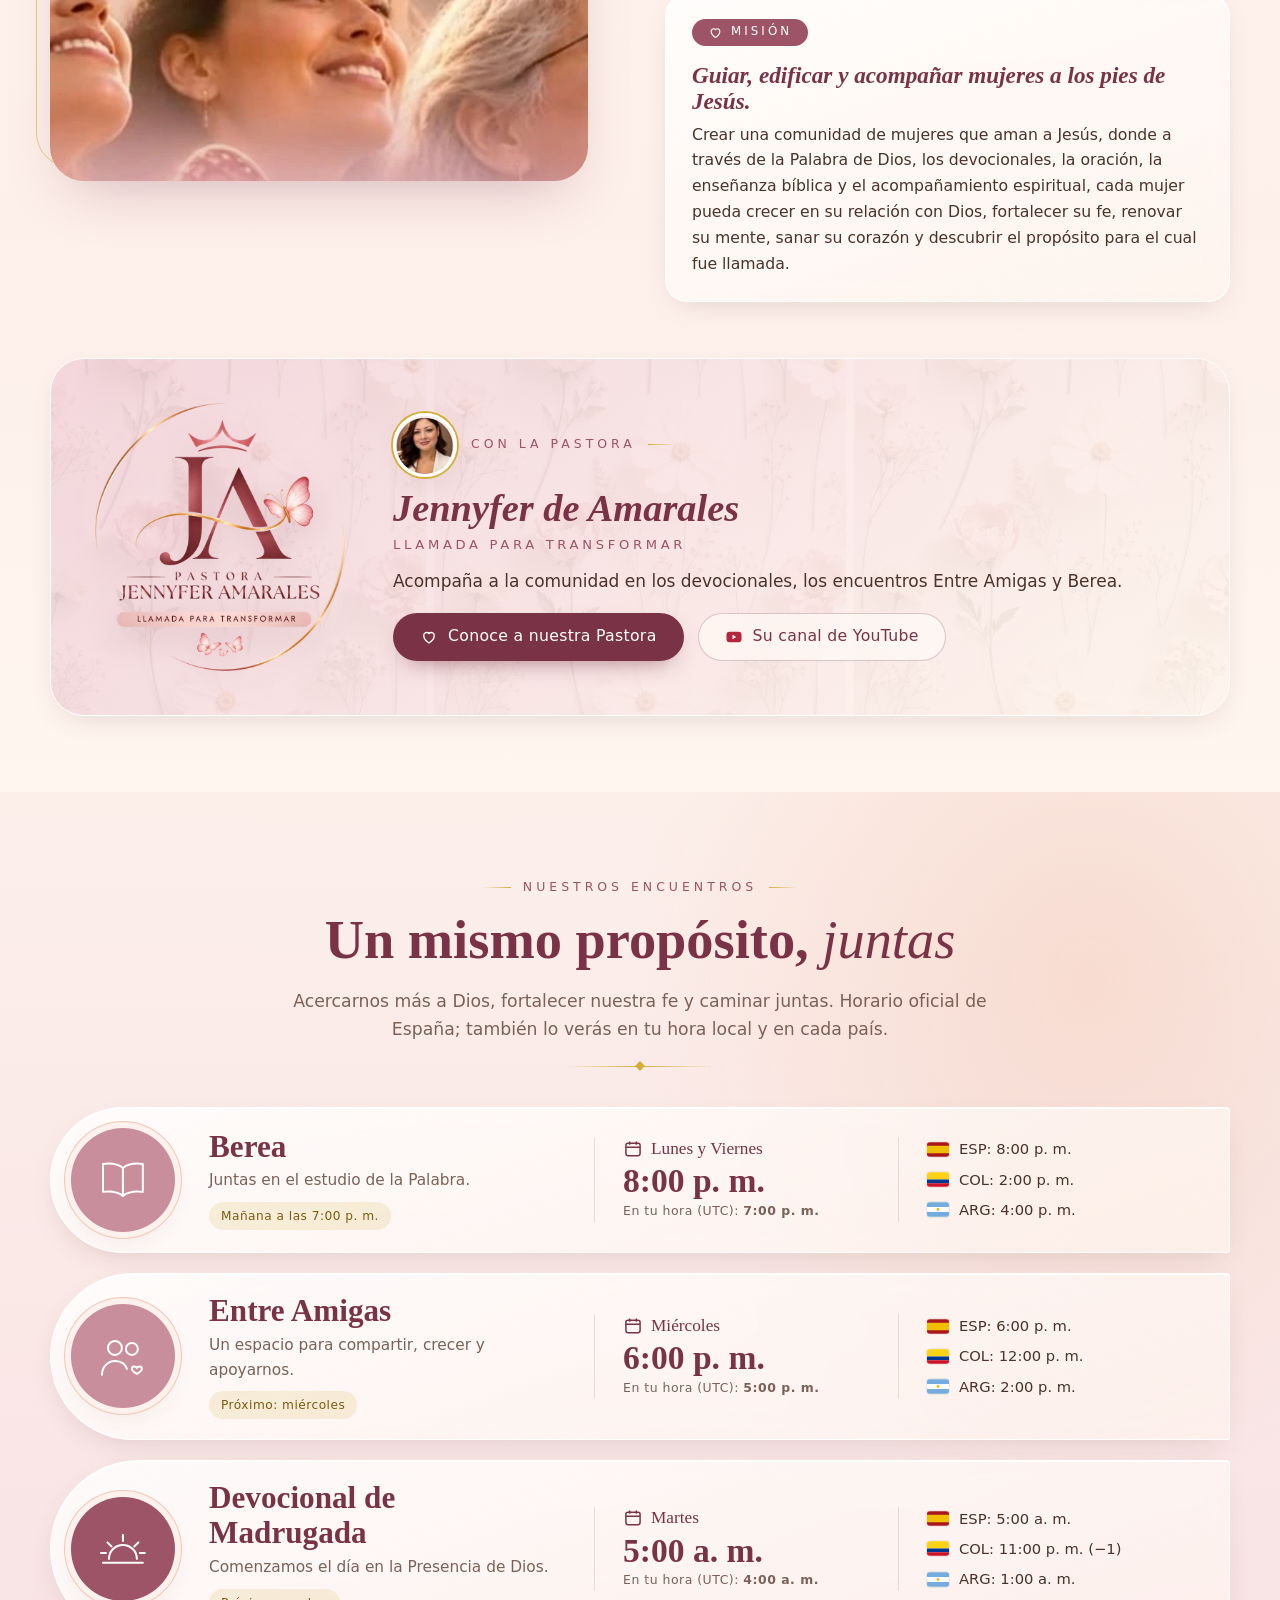
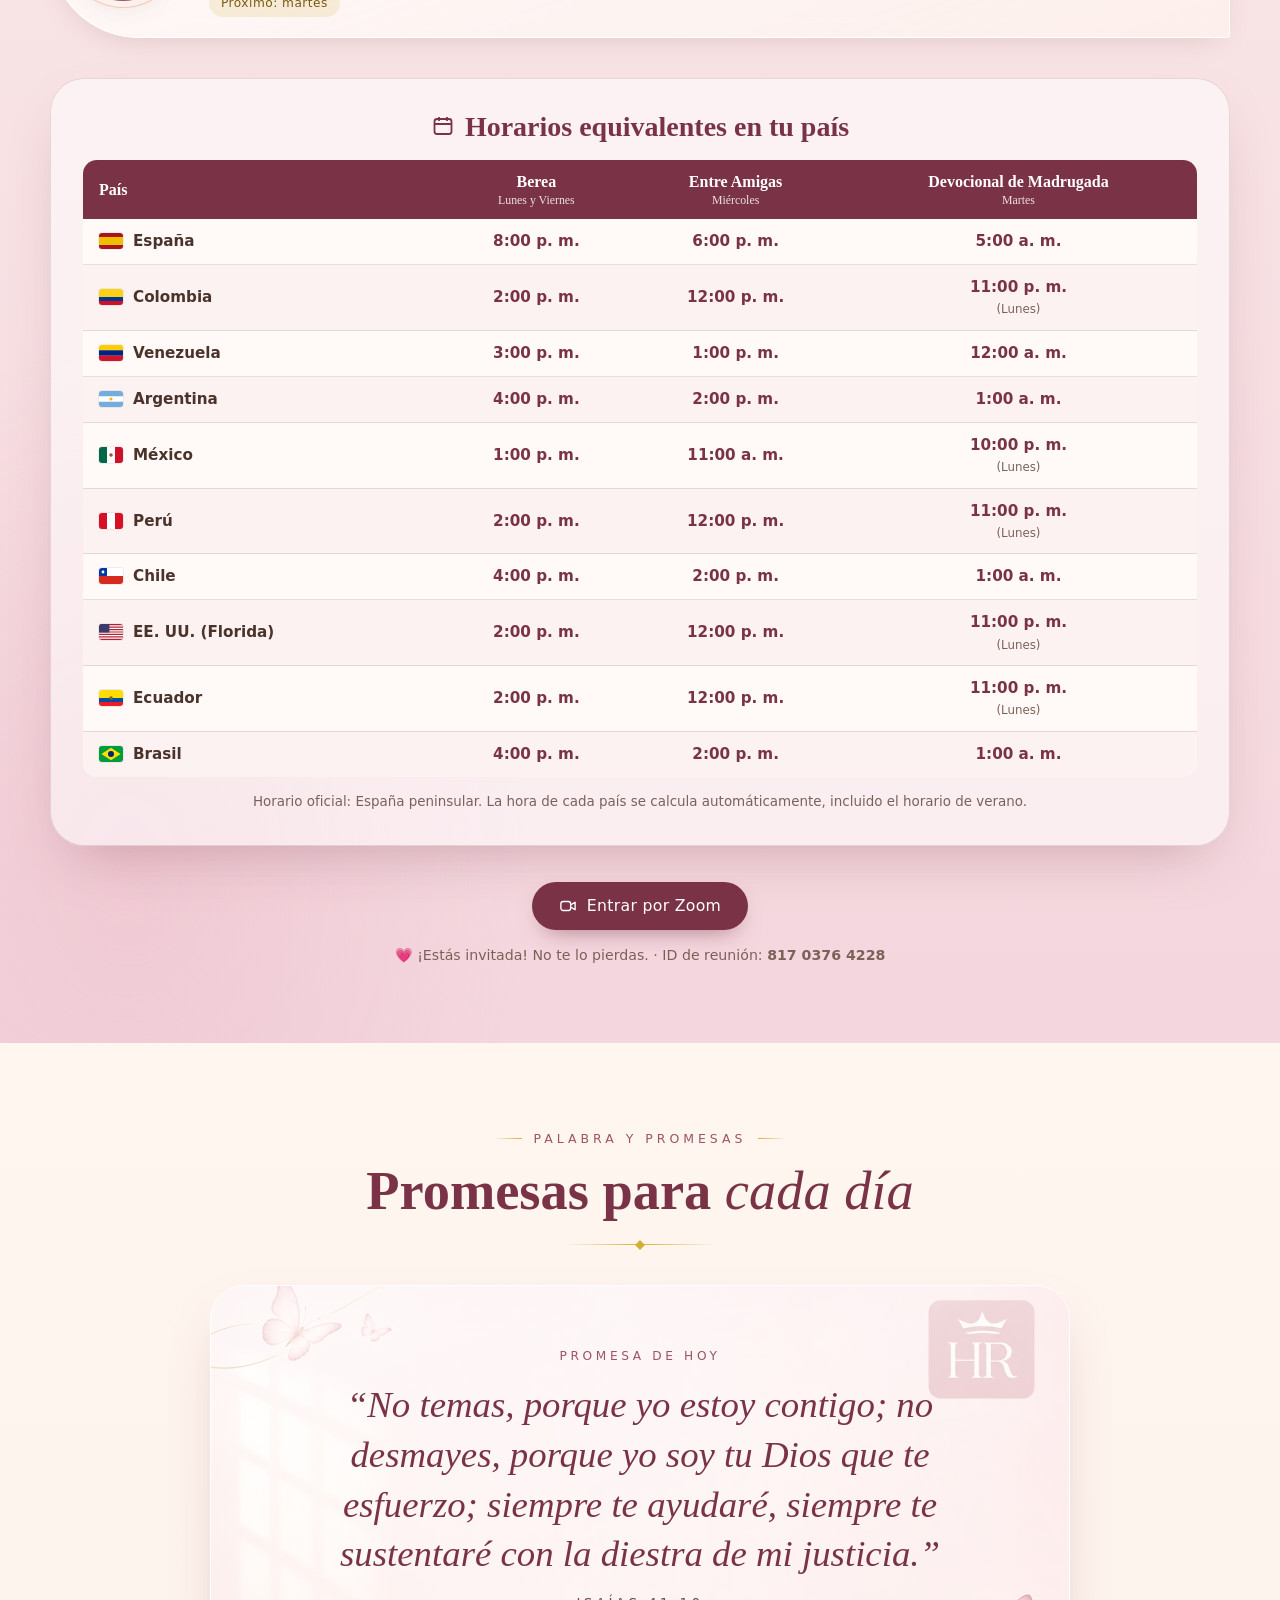
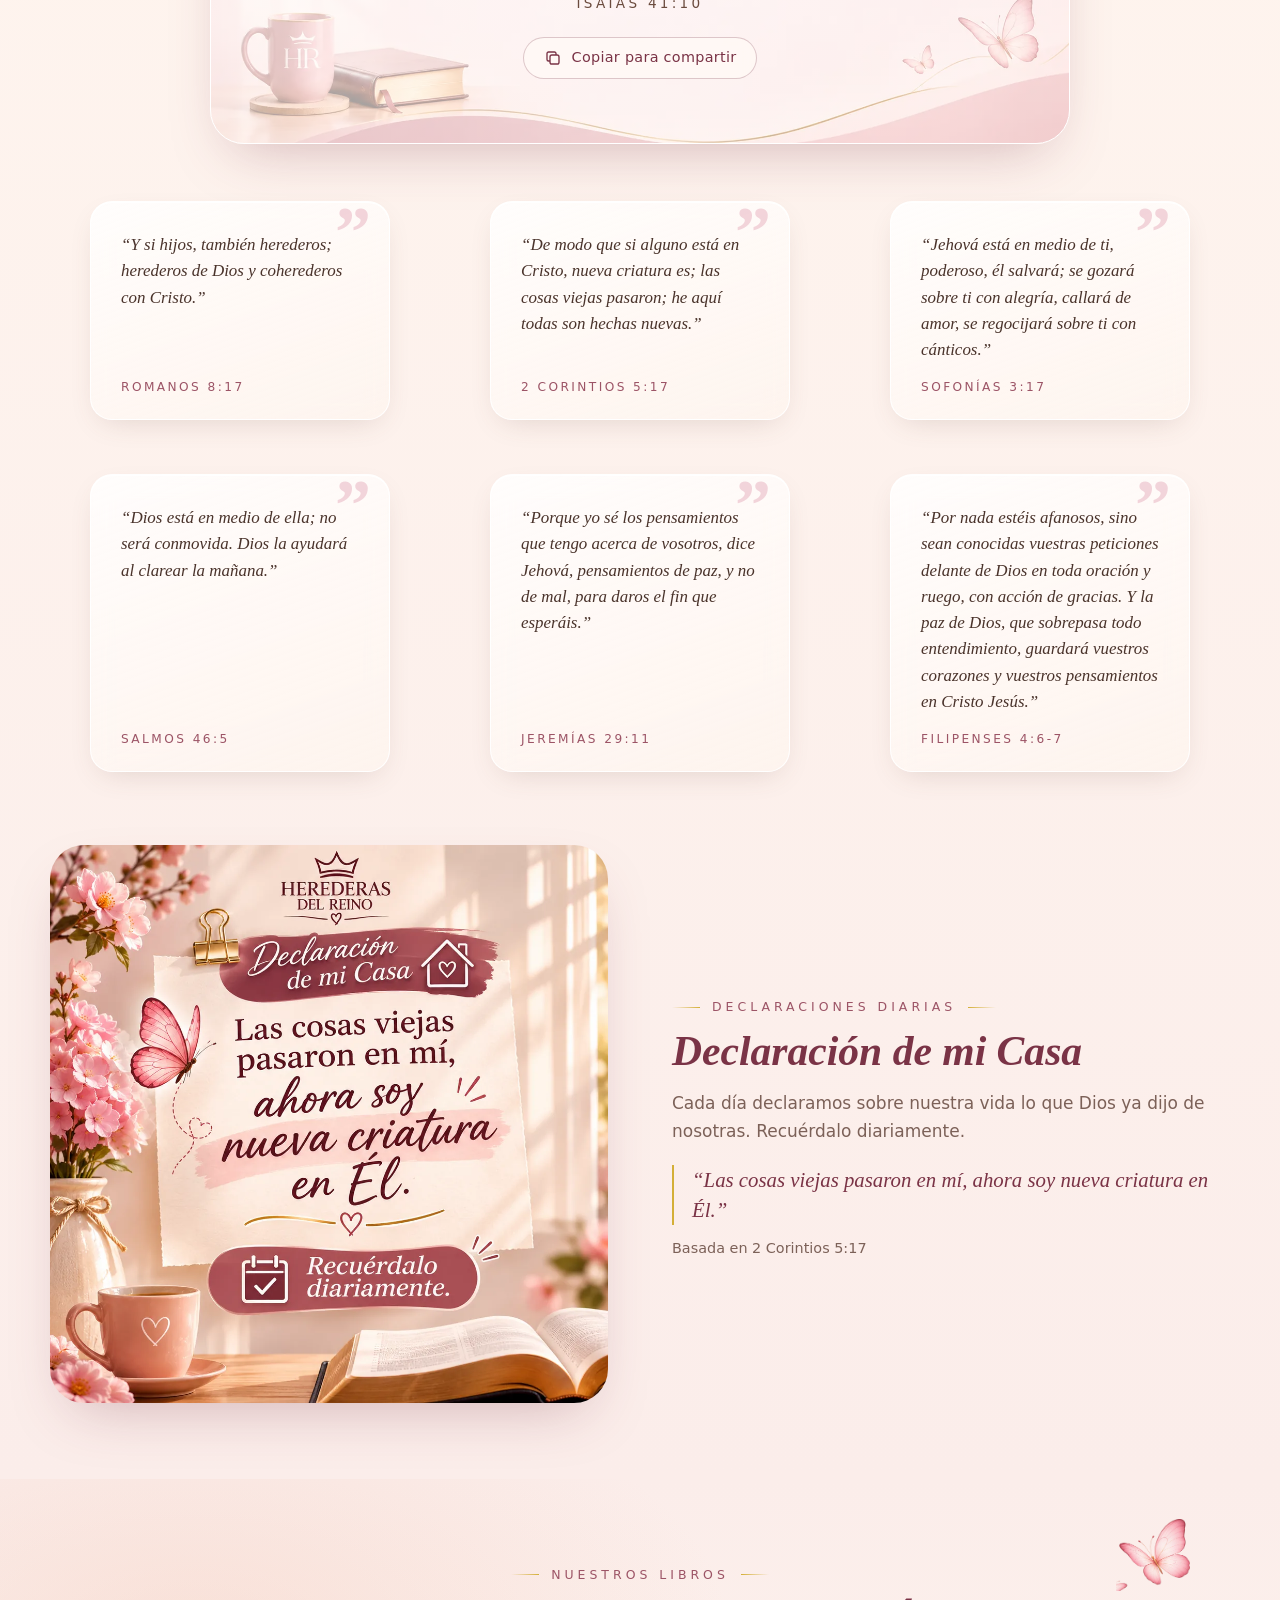
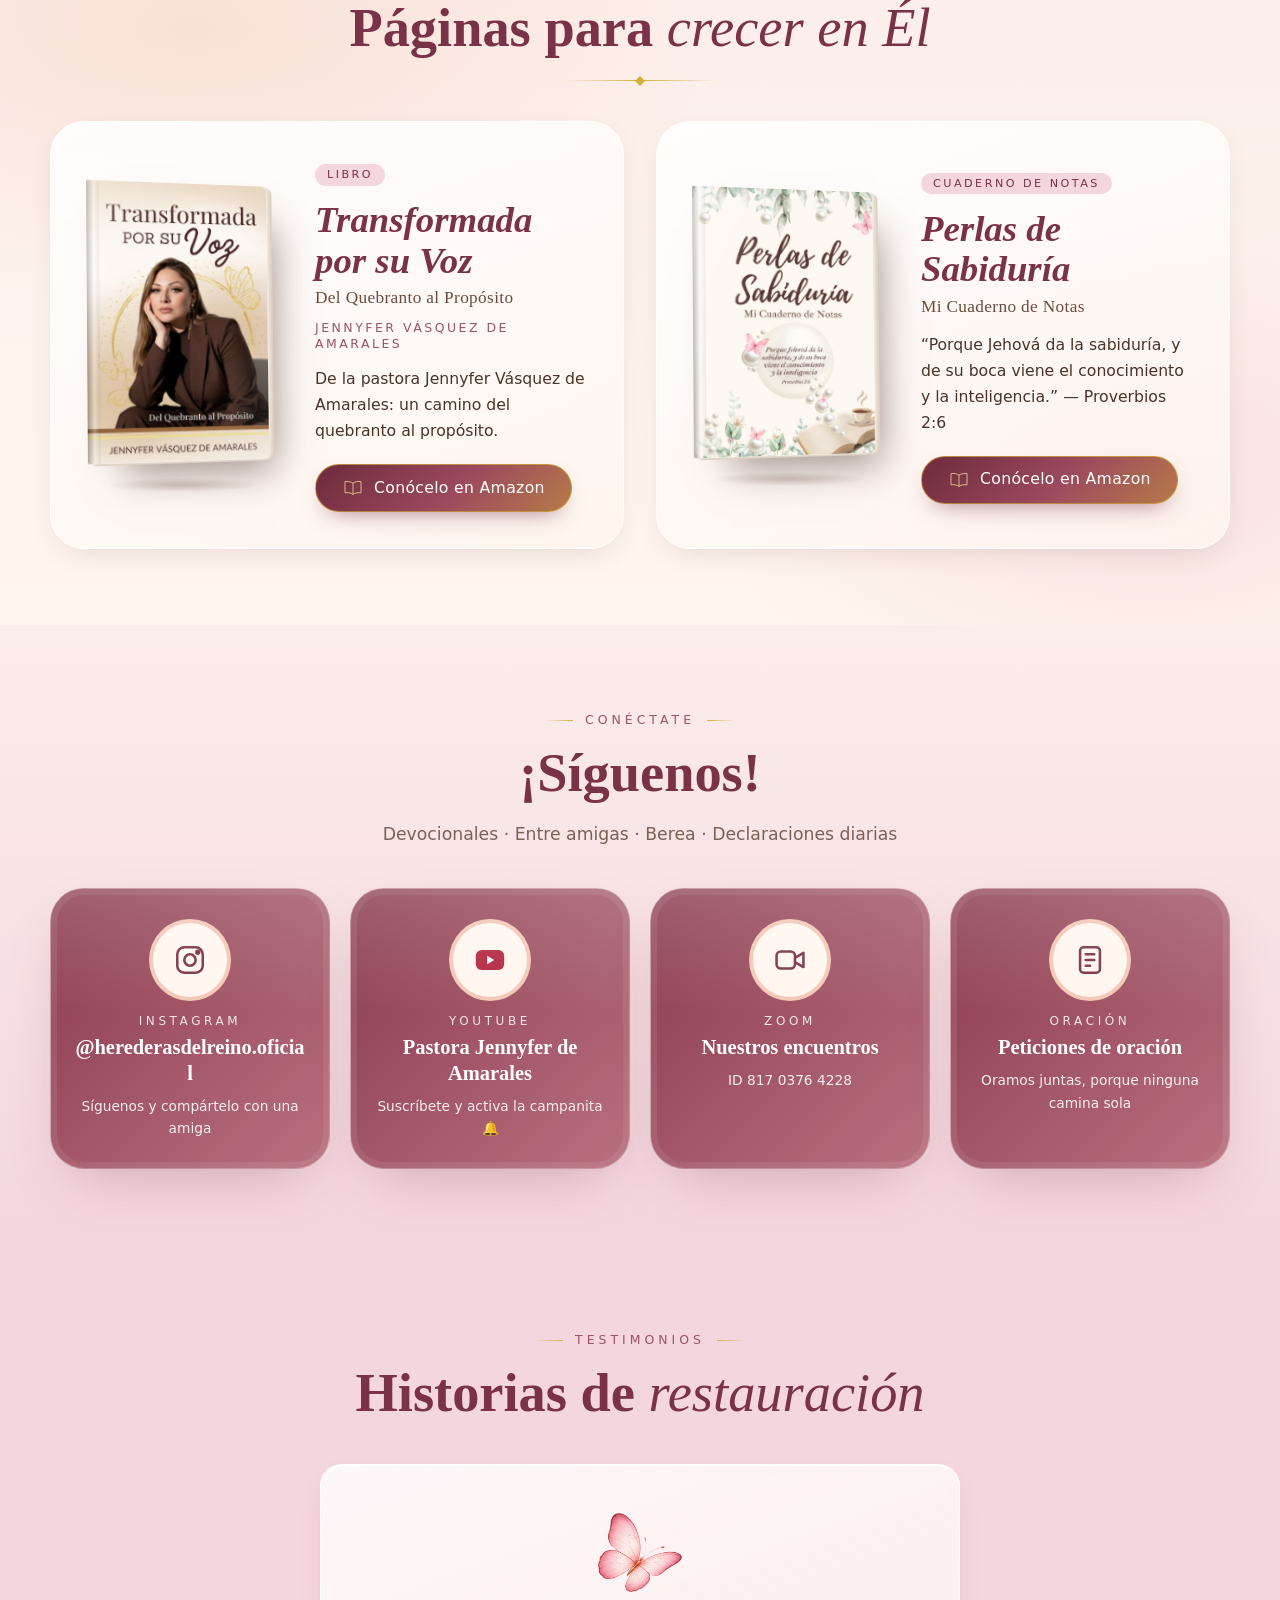
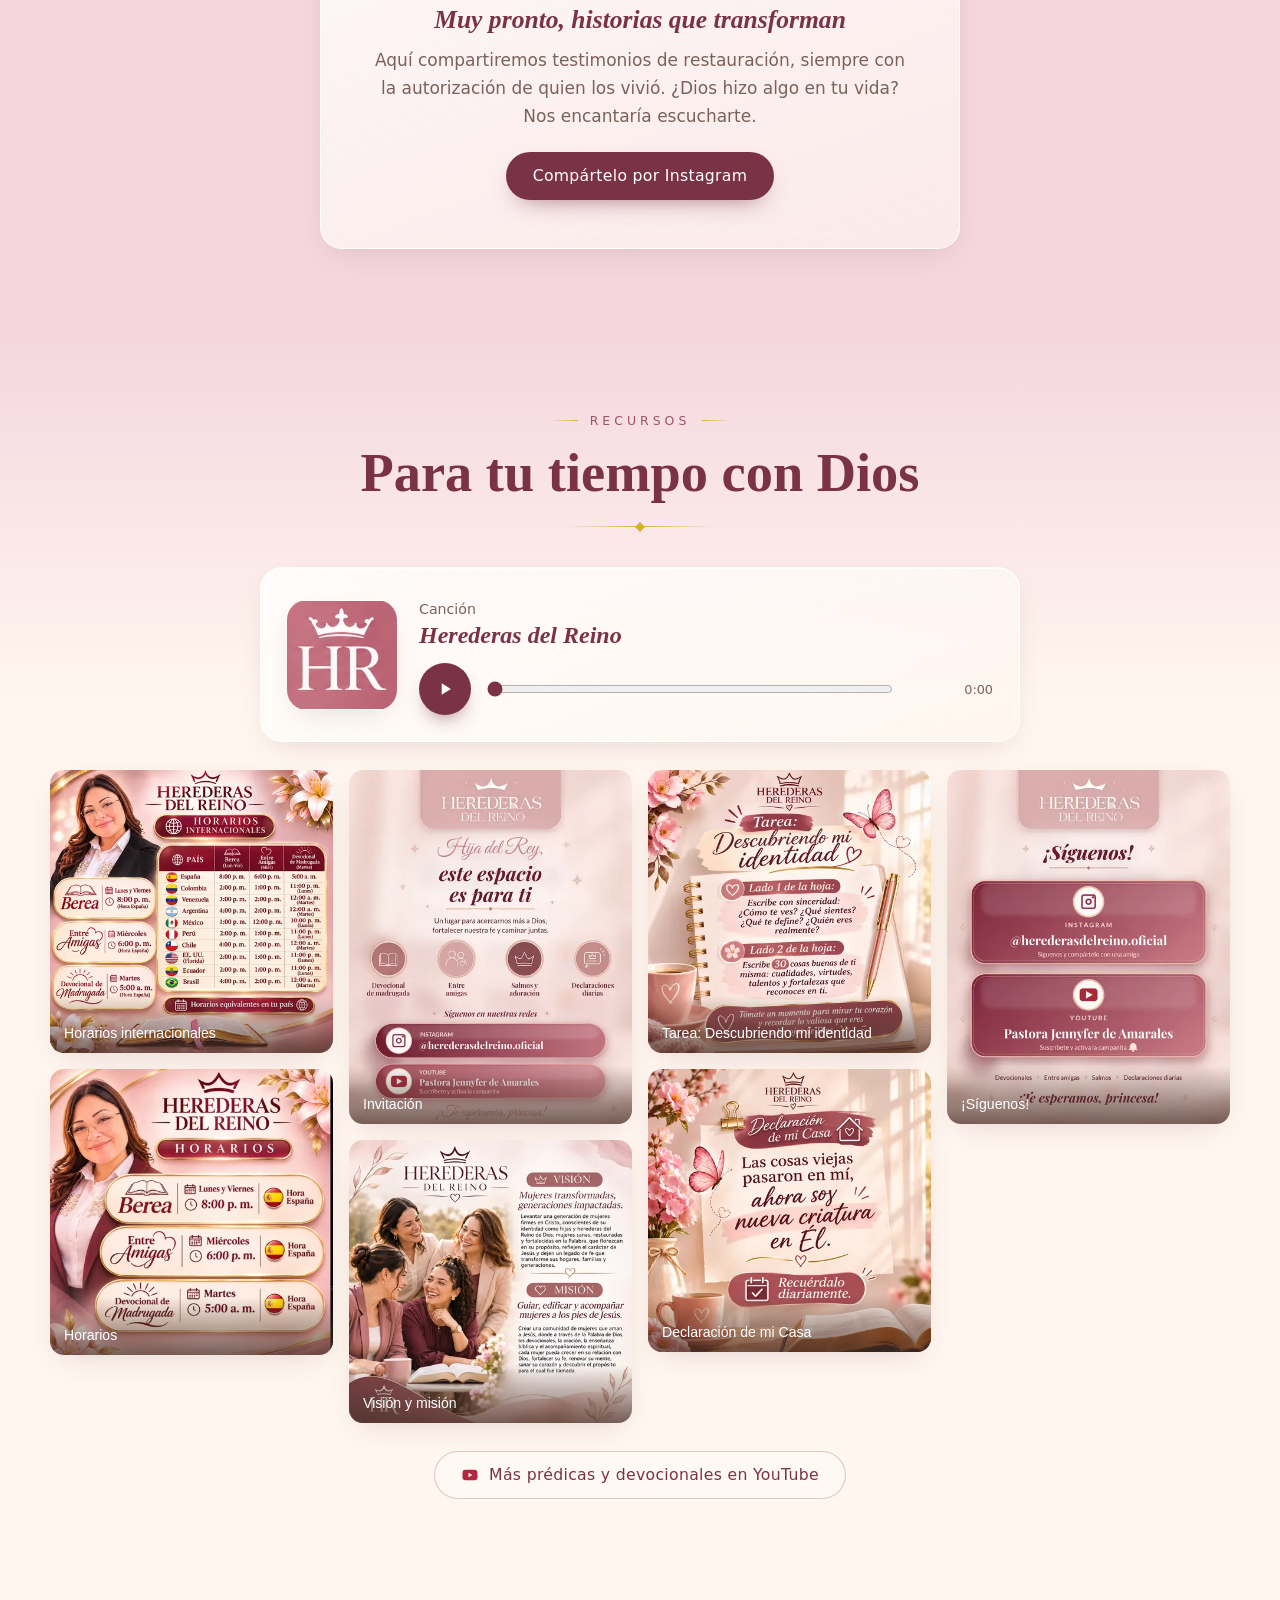
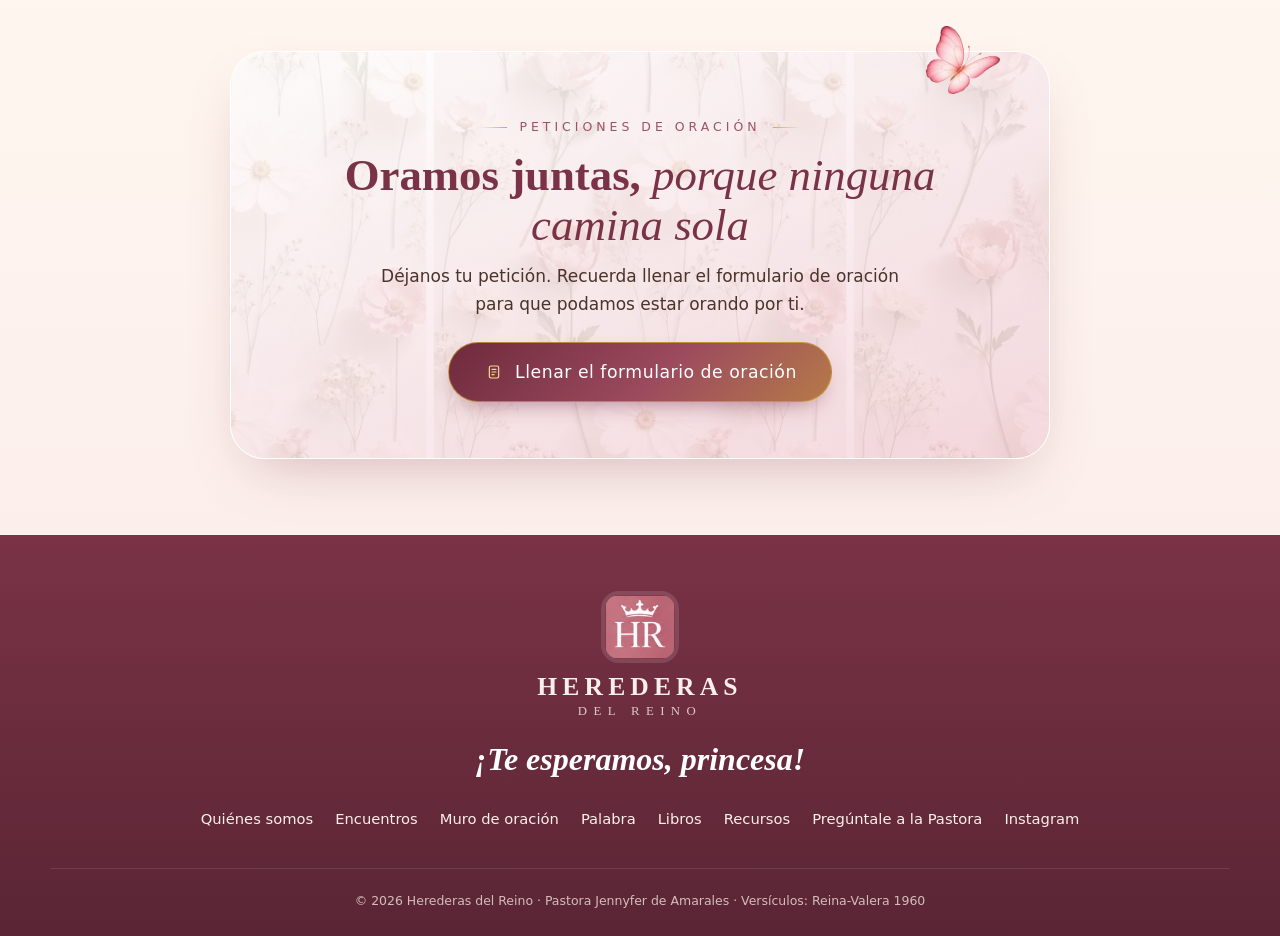
==== commit aea09315: "Encuentros: nuevos horarios en hora de España (Berea, Entre Amigas, Devocional) - Berea lunes y vier" ====
--- a/index.html
+++ b/index.html
@@ -6,7 +6,7 @@
 <meta http-equiv="Content-Security-Policy" content="default-src 'self'; script-src 'self'; style-src 'self' 'unsafe-inline' https://fonts.googleapis.com; font-src 'self' https://fonts.gstatic.com; img-src 'self' data: blob:; media-src 'self' https://incompetech.com; connect-src 'self' https://docs.google.com https://*.googleusercontent.com; frame-src 'none'; object-src 'none'; worker-src 'self'; manifest-src 'self'; base-uri 'self'; form-action 'self' https://docs.google.com; upgrade-insecure-requests">
 <meta name="referrer" content="strict-origin-when-cross-origin">
 <title>Herederas del Reino · Comunidad de mujeres a los pies de Jesús</title>
-<meta name="description" content="Herederas del Reino: una comunidad de mujeres que aman a Jesús. Devocional de madrugada, Entre Amigas, Salmos, jardín de oración y promesas de la Palabra. Con la Pastora Jennyfer de Amarales.">
+<meta name="description" content="Herederas del Reino: una comunidad de mujeres que aman a Jesús. Devocional de madrugada, Entre Amigas, Berea, jardín de oración y promesas de la Palabra. Con la Pastora Jennyfer de Amarales.">
 <meta name="theme-color" content="#FFF6EF">
 <link rel="canonical" href="https://herederas-del-reino.github.io/">
 <meta property="og:type" content="website">
@@ -23,7 +23,7 @@
 <link rel="stylesheet" href="https://fonts.googleapis.com/css2?family=Cormorant+Garamond:ital,wght@0,500;0,600;1,500&family=DM+Sans:opsz,wght@9..40,400;9..40,500&family=Playfair+Display:ital,wght@0,500;0,600;0,700;1,500;1,600;1,700&display=swap">
 <link rel="preload" as="image" href="assets/img/fondo-flores-1600.webp" media="(min-width: 701px)">
 <link rel="preload" as="image" href="assets/img/fondo-flores-900.webp" media="(max-width: 700px)">
-<link rel="stylesheet" href="assets/css/sitio.css?v=21">
+<link rel="stylesheet" href="assets/css/sitio.css?v=22">
 <script type="application/ld+json">
 {
   "@context": "https://schema.org",
@@ -51,6 +51,7 @@
   <defs>
     <symbol id="i-corona" viewBox="0 0 48 32" fill="none" stroke="currentColor" stroke-width="2" stroke-linejoin="round"><path d="M4 26 7 8l10 9 7-13 7 13 10-9 3 18Z"/><path d="M6 30h36"/></symbol>
     <symbol id="i-biblia" viewBox="0 0 48 40" fill="none" stroke="currentColor" stroke-width="2" stroke-linejoin="round"><path d="M24 8c-5-4-13-5-20-4v28c7-1 15 0 20 4 5-4 13-5 20-4V4c-7-1-15 0-20 4Z"/><path d="M24 8v28"/></symbol>
+    <symbol id="i-amanecer" viewBox="0 0 48 40" fill="none" stroke="currentColor" stroke-width="2" stroke-linecap="round"><path d="M10 30a14 14 0 0 1 28 0"/><path d="M4 34h40M24 6v6M8.4 13.4l4.2 4.2M39.6 13.4l-4.2 4.2M2 24h5M41 24h5"/></symbol>
     <symbol id="i-amigas" viewBox="0 0 48 40" fill="none" stroke="currentColor" stroke-width="2" stroke-linecap="round"><circle cx="16" cy="11" r="7"/><circle cx="33" cy="12" r="6"/><path d="M3 38c0-8 6-14 13-14s11 4 12 8"/><path d="M38 31c-1.5-2-5-2-5 1 0 2.5 5 5 5 5s5-2.5 5-5c0-3-3.5-3-5-1Z"/></symbol>
     <symbol id="i-corazon" viewBox="0 0 24 24" fill="none" stroke="currentColor" stroke-width="1.8"><path d="M12 20s-7-4.4-7-10a4 4 0 0 1 7-2.6A4 4 0 0 1 19 10c0 5.6-7 10-7 10Z"/></symbol>
     <symbol id="i-instagram" viewBox="0 0 24 24" fill="none" stroke="currentColor" stroke-width="1.8"><rect x="3" y="3" width="18" height="18" rx="5"/><circle cx="12" cy="12" r="4"/><circle cx="17.5" cy="6.5" r="1" fill="currentColor"/></symbol>
@@ -73,6 +74,13 @@
     <symbol id="b-col" viewBox="0 0 6 4"><path fill="#FCD116" d="M0 0h6v2H0z"/><path fill="#003893" d="M0 2h6v1H0z"/><path fill="#CE1126" d="M0 3h6v1H0z"/></symbol>
     <symbol id="b-esp" viewBox="0 0 6 4"><path fill="#AA151B" d="M0 0h6v4H0z"/><path fill="#F1BF00" d="M0 1h6v2H0z"/></symbol>
     <symbol id="b-arg" viewBox="0 0 6 4"><path fill="#74ACDF" d="M0 0h6v4H0z"/><path fill="#fff" d="M0 1.33h6v1.34H0z"/><circle cx="3" cy="2" r=".38" fill="#F6B40E"/></symbol>
+    <symbol id="b-ven" viewBox="0 0 6 4"><path fill="#FFCC00" d="M0 0h6v1.34H0z"/><path fill="#00247D" d="M0 1.33h6v1.34H0z"/><path fill="#CF142B" d="M0 2.66h6v1.34H0z"/></symbol>
+    <symbol id="b-mex" viewBox="0 0 6 4"><path fill="#006847" d="M0 0h2v4H0z"/><path fill="#fff" d="M2 0h2v4H2z"/><path fill="#CE1126" d="M4 0h2v4H4z"/><circle cx="3" cy="2" r=".45" fill="#8B5E2B"/></symbol>
+    <symbol id="b-per" viewBox="0 0 6 4"><path fill="#D91023" d="M0 0h2v4H0zM4 0h2v4H4z"/><path fill="#fff" d="M2 0h2v4H2z"/></symbol>
+    <symbol id="b-chl" viewBox="0 0 6 4"><path fill="#fff" d="M0 0h6v2H0z"/><path fill="#D52B1E" d="M0 2h6v2H0z"/><path fill="#0039A6" d="M0 0h2v2H0z"/><circle cx="1" cy="1" r=".35" fill="#fff"/></symbol>
+    <symbol id="b-usa" viewBox="0 0 6 4"><path fill="#B22234" d="M0 0h6v4H0z"/><path stroke="#fff" stroke-width=".31" d="M0 .46h6M0 1.08h6M0 1.7h6M0 2.31h6M0 2.92h6M0 3.54h6"/><path fill="#3C3B6E" d="M0 0h2.6v2.15H0z"/></symbol>
+    <symbol id="b-ecu" viewBox="0 0 6 4"><path fill="#FFDD00" d="M0 0h6v2H0z"/><path fill="#034EA2" d="M0 2h6v1H0z"/><path fill="#ED1C24" d="M0 3h6v1H0z"/><circle cx="3" cy="2" r=".45" fill="#8B5E2B"/></symbol>
+    <symbol id="b-bra" viewBox="0 0 6 4"><path fill="#009C3B" d="M0 0h6v4H0z"/><path fill="#FFDF00" d="M3 .45 5.4 2 3 3.55.6 2z"/><circle cx="3" cy="2" r=".75" fill="#002776"/></symbol>
   </defs>
 </svg>
 
@@ -276,7 +284,7 @@
         </div>
         <h3 id="titulo-pastora">Jennyfer de Amarales</h3>
         <p class="pastora__lema">Llamada para transformar</p>
-        <p>Acompaña a la comunidad en los devocionales, los encuentros Entre Amigas y los Salmos.</p>
+        <p>Acompaña a la comunidad en los devocionales, los encuentros Entre Amigas y Berea.</p>
         <div class="acciones" style="justify-content:flex-start;margin-top:18px">
           <a class="boton" href="modulos/nuestra-pastora/"><svg aria-hidden="true"><use href="#i-corazon"/></svg>Conoce a nuestra Pastora</a>
           <a class="boton boton--claro" data-enlace="youtube" href="#" target="_blank" rel="noopener"><svg aria-hidden="true"><use href="#i-youtube"/></svg>Su canal de YouTube</a>
@@ -292,10 +300,15 @@
     <header class="cabecera">
       <span class="antetitulo revelar">Nuestros encuentros</span>
       <h2 id="titulo-encuentros" class="revelar" data-retraso="1">Un mismo propósito, <em>juntas</em></h2>
-      <p class="revelar" data-retraso="2">Acercarnos más a Dios, fortalecer nuestra fe y caminar juntas. Los horarios se muestran también en tu hora local.</p>
+      <p class="revelar" data-retraso="2">Acercarnos más a Dios, fortalecer nuestra fe y caminar juntas. Horario oficial de España; también lo verás en tu hora local y en cada país.</p>
       <div class="filete"></div>
     </header>
     <div class="encuentros__lista" id="lista-encuentros"><!-- generado desde config.js --></div>
+    <div class="horarios-int revelar">
+      <h3 class="horarios-int__titulo"><svg aria-hidden="true"><use href="#i-calendario"/></svg>Horarios equivalentes en tu país</h3>
+      <div class="horarios-int__tabla" id="tabla-horarios" role="region" aria-label="Horarios internacionales" tabindex="0"><!-- generado desde config.js --></div>
+      <p class="horarios-int__nota">Horario oficial: España peninsular. La hora de cada país se calcula automáticamente, incluido el horario de verano.</p>
+    </div>
     <div class="encuentros__pie revelar">
       <a class="boton" data-enlace="zoom" href="#" target="_blank" rel="noopener"><svg aria-hidden="true"><use href="#i-zoom"/></svg>Entrar por Zoom</a>
       <small>💗 ¡Estás invitada! No te lo pierdas. · ID de reunión: <strong data-texto="zoom-id"></strong></small>
@@ -355,7 +368,7 @@
     <header class="cabecera">
       <span class="antetitulo revelar">Conéctate</span>
       <h2 id="titulo-conecta" class="revelar" data-retraso="1">¡Síguenos!</h2>
-      <p class="revelar" data-retraso="2">Devocionales · Entre amigas · Salmos · Declaraciones diarias</p>
+      <p class="revelar" data-retraso="2">Devocionales · Entre amigas · Berea · Declaraciones diarias</p>
     </header>
     <div class="canales" id="canales"><!-- generado desde config.js --></div>
   </div>
@@ -398,11 +411,11 @@
     </div>
 
     <div class="galeria" id="galeria">
-      <button class="afiche revelar" type="button" data-grande="assets/img/afiches/encuentros.webp">
-        <img src="assets/img/afiches/encuentros-thumb.webp" alt="Afiche Nuestros Encuentros con horarios por país" width="480" height="525" loading="lazy"><figcaption>Nuestros encuentros</figcaption>
-      </button>
-      <button class="afiche revelar" type="button" data-grande="assets/img/afiches/encuentros-historia.webp">
-        <img src="assets/img/afiches/encuentros-historia-thumb.webp" alt="Historia: Nuestros Encuentros con la Pastora Jennyfer de Amarales" width="360" height="640" loading="lazy"><figcaption>Un mismo propósito</figcaption>
+      <button class="afiche revelar" type="button" data-grande="assets/img/afiches/horarios-internacionales.webp">
+        <img src="assets/img/afiches/horarios-internacionales-thumb.webp" alt="Afiche Horarios internacionales: Berea, Entre Amigas y Devocional de Madrugada en diez países, con la Pastora Jennyfer de Amarales" width="480" height="480" loading="lazy"><figcaption>Horarios internacionales</figcaption>
+      </button>
+      <button class="afiche revelar" type="button" data-grande="assets/img/afiches/horarios.webp">
+        <img src="assets/img/afiches/horarios-thumb.webp" alt="Afiche Horarios en hora de España: Berea lunes y viernes 8:00 p. m., Entre Amigas miércoles 6:00 p. m., Devocional de Madrugada martes 5:00 a. m." width="480" height="484" loading="lazy"><figcaption>Horarios</figcaption>
       </button>
       <button class="afiche revelar" type="button" data-grande="assets/img/afiches/invitacion.webp">
         <img src="assets/img/afiches/invitacion-thumb.webp" alt="Afiche Hija del Rey, este espacio es para ti" width="480" height="600" loading="lazy"><figcaption>Invitación</figcaption>
@@ -473,8 +486,8 @@
   </div>
 </footer>
 
-<script src="assets/js/config.js?v=22"></script>
+<script src="assets/js/config.js?v=23"></script>
 <script src="assets/js/peticiones.js?v=19"></script>
-<script src="assets/js/sitio.js?v=19" defer></script>
+<script src="assets/js/sitio.js?v=20" defer></script>
 </body>
 </html>
--- a/assets/css/sitio.css
+++ b/assets/css/sitio.css
@@ -896,3 +896,36 @@
   .revelar { opacity: 1; transform: none; }
   .mariposas { display: none; }
 }
+
+
+/* ---------- Horarios internacionales (tabla generada desde config.js) ---------- */
+.horarios-int { margin-top: 40px; padding: clamp(20px, 3vw, 32px); border-radius: var(--radio-l); background: rgba(255,255,255,.55); border: 1px solid var(--linea); box-shadow: var(--sombra); }
+.horarios-int__titulo { display: flex; align-items: center; gap: 10px; justify-content: center; font-size: clamp(1.35rem, 2.6vw, 1.75rem); margin-bottom: 18px; text-align: center; }
+.horarios-int__titulo svg { width: 24px; height: 24px; flex: none; }
+.horarios-int__tabla { overflow-x: auto; -webkit-overflow-scrolling: touch; border-radius: 14px; }
+.horarios-tabla { width: 100%; min-width: 520px; border-collapse: collapse; font-size: .95rem; background: #fffaf8; }
+.horarios-tabla thead th { background: var(--vino); color: #fff; font: 600 1rem/1.2 var(--f-titulo); padding: 12px 10px; text-align: center; }
+.horarios-tabla thead th:first-child { text-align: left; padding-left: 16px; }
+.horarios-tabla thead small { display: block; font-size: .74rem; font-weight: 400; opacity: .85; margin-top: 2px; }
+.horarios-tabla tbody th { text-align: left; font-weight: 600; color: var(--tinta); padding: 10px 10px 10px 16px; white-space: nowrap; }
+.horarios-tabla tbody th .bandera { width: 24px; height: 16px; vertical-align: -3px; margin-right: 10px; border-radius: 3px; }
+.horarios-tabla tbody th em { margin-left: 8px; font-style: normal; font-size: .68rem; letter-spacing: .06em; text-transform: uppercase; color: #fff; background: var(--vino-suave); padding: 2px 8px; border-radius: 999px; }
+.horarios-tabla td { text-align: center; padding: 10px; color: var(--vino); font-weight: 600; white-space: nowrap; }
+.horarios-tabla td small { display: block; font-weight: 400; font-size: .74rem; color: var(--texto-suave); }
+.horarios-tabla tbody tr + tr > * { border-top: 1px solid var(--linea); }
+.horarios-tabla tbody tr:nth-child(even) { background: rgba(244,214,222,.25); }
+.horarios-tabla tr.es-tuya { background: rgba(212,175,55,.16) !important; }
+.horarios-int__nota { text-align: center; margin-top: 14px; font-size: .84rem; color: var(--texto-suave); }
+
+@media (max-width: 560px) {
+  .horarios-int { padding: 18px 10px; }
+  .horarios-tabla { min-width: 0; font-size: .8rem; }
+  .horarios-tabla thead th { font-size: .8rem; padding: 10px 4px; }
+  .horarios-tabla thead th:first-child { padding-left: 8px; }
+  .horarios-tabla thead small { font-size: .62rem; }
+  .horarios-tabla tbody th { white-space: normal; padding: 8px 4px 8px 8px; font-size: .78rem; line-height: 1.25; }
+  .horarios-tabla tbody th .bandera { width: 18px; height: 12px; margin-right: 6px; vertical-align: -2px; }
+  .horarios-tabla tbody th em { display: table; margin: 4px 0 0; font-size: .56rem; padding: 1px 6px; }
+  .horarios-tabla td { padding: 8px 2px; white-space: nowrap; font-size: .74rem; }
+  .horarios-tabla td small { font-size: .64rem; }
+}
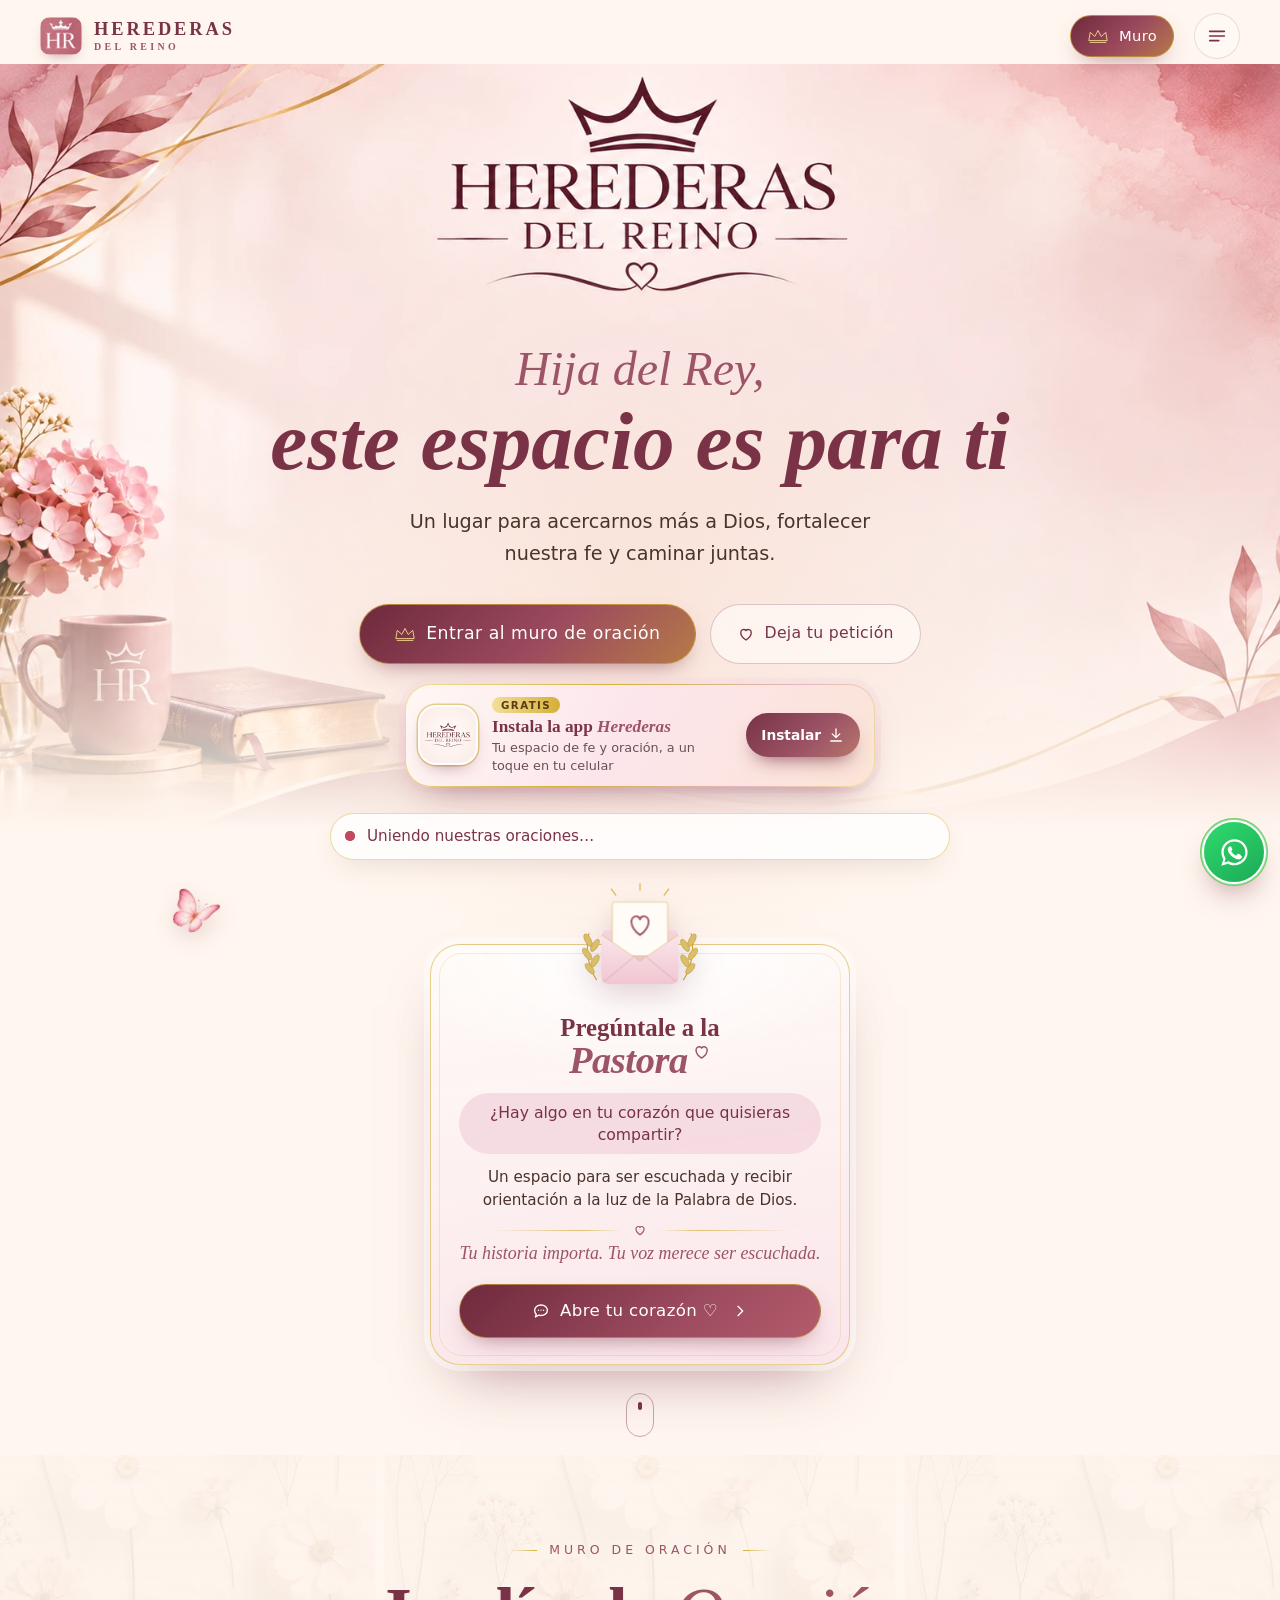
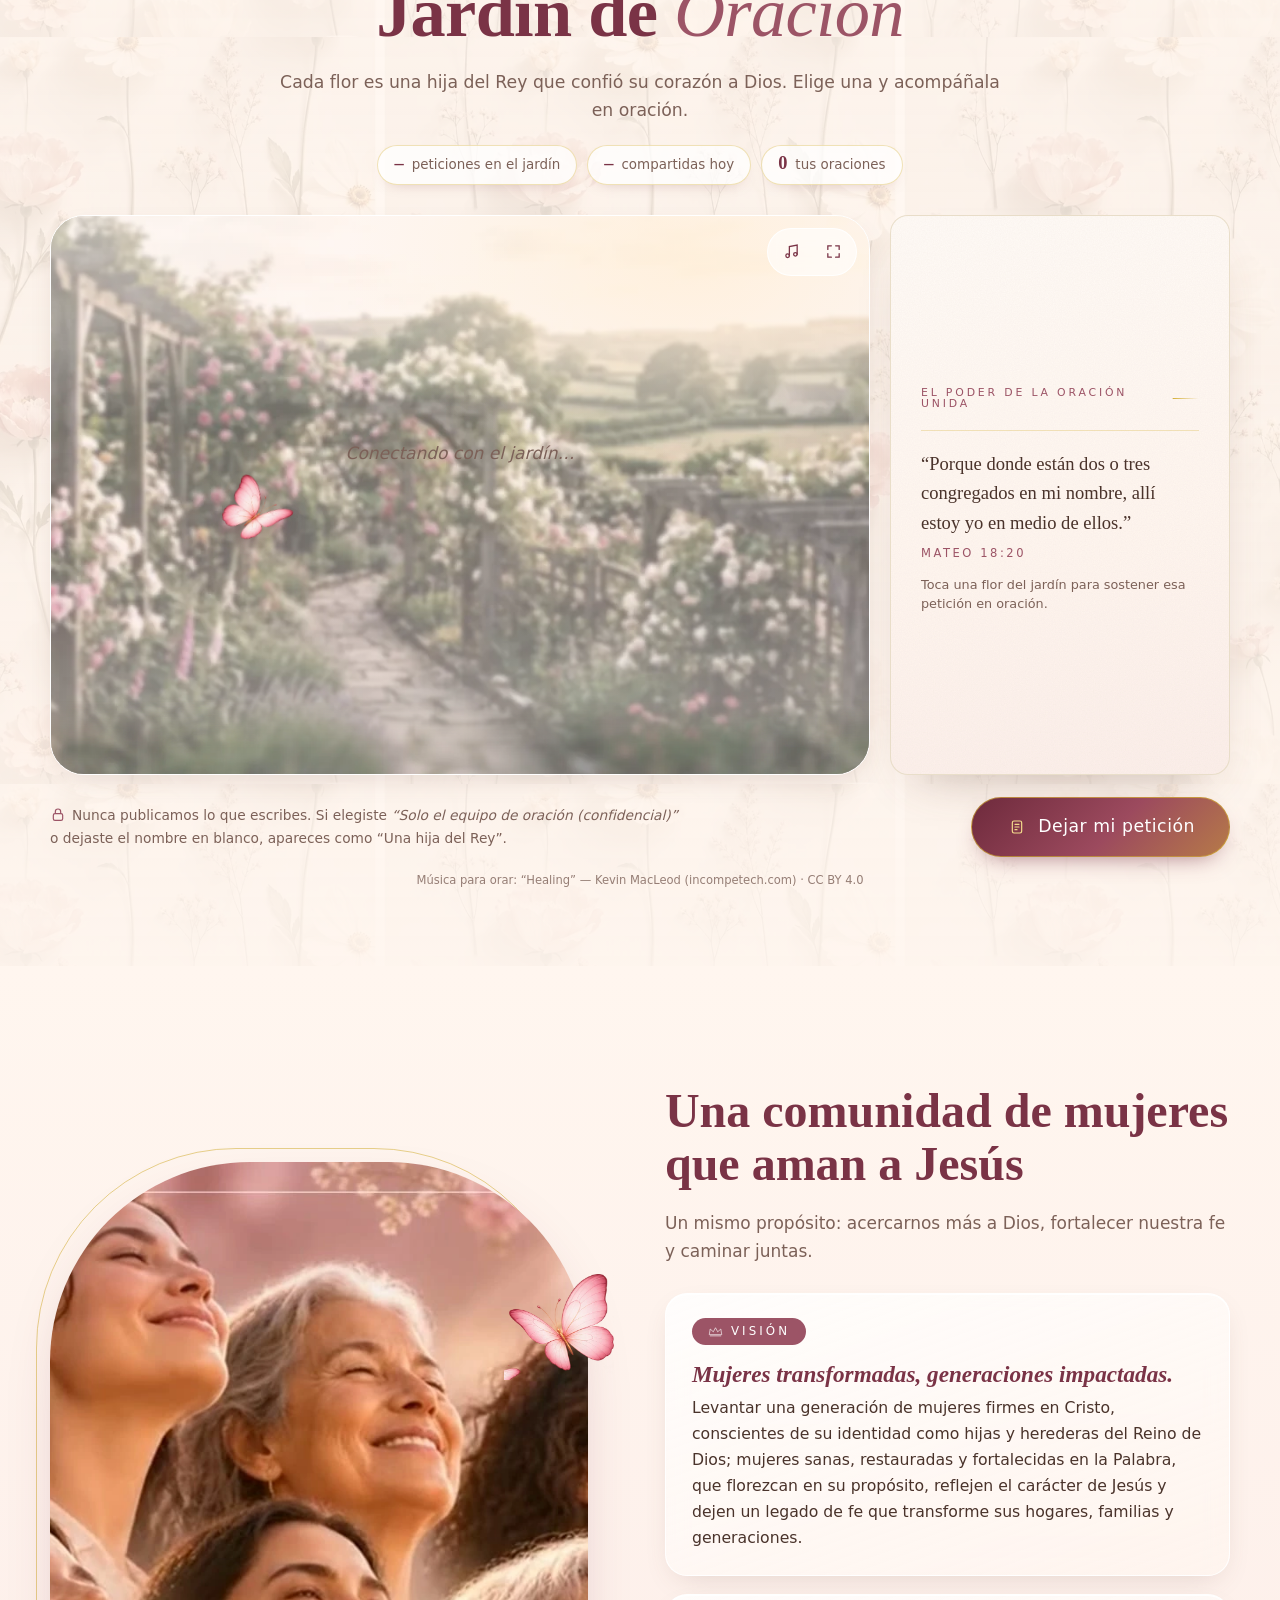
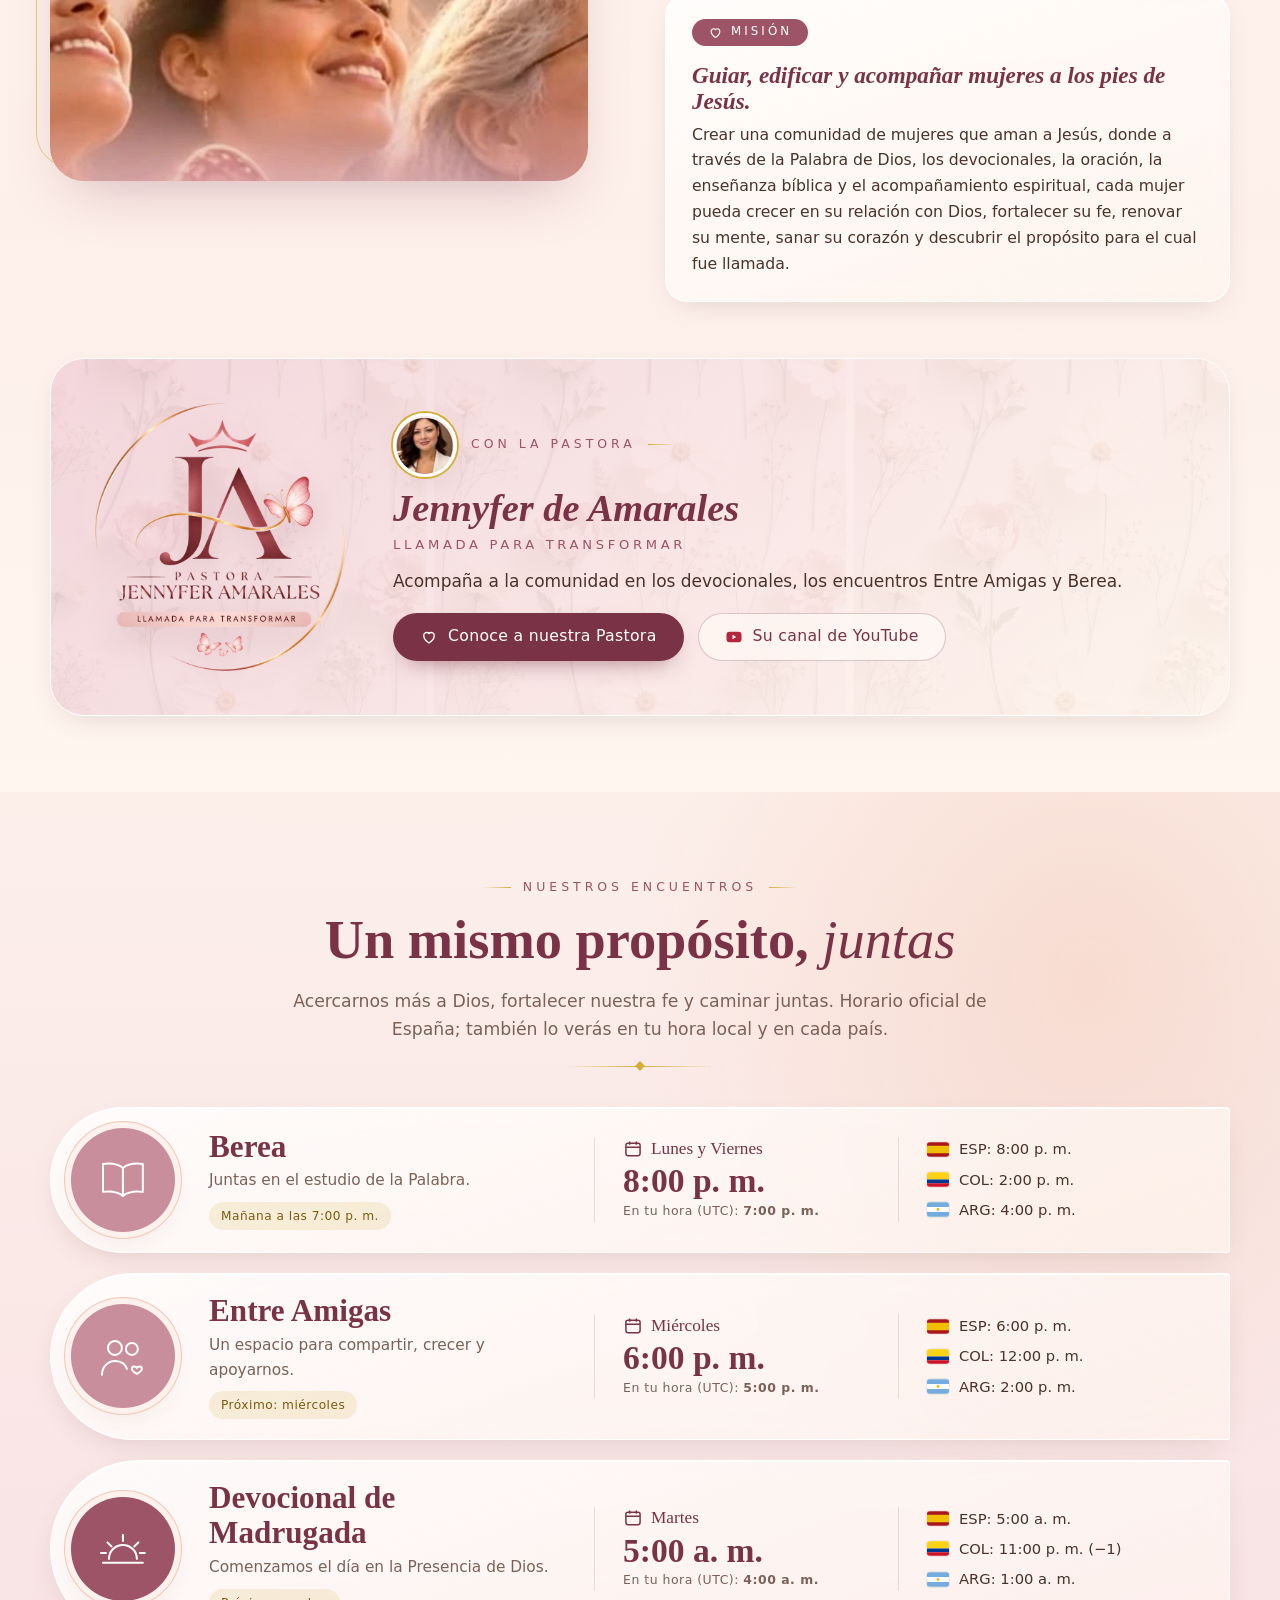
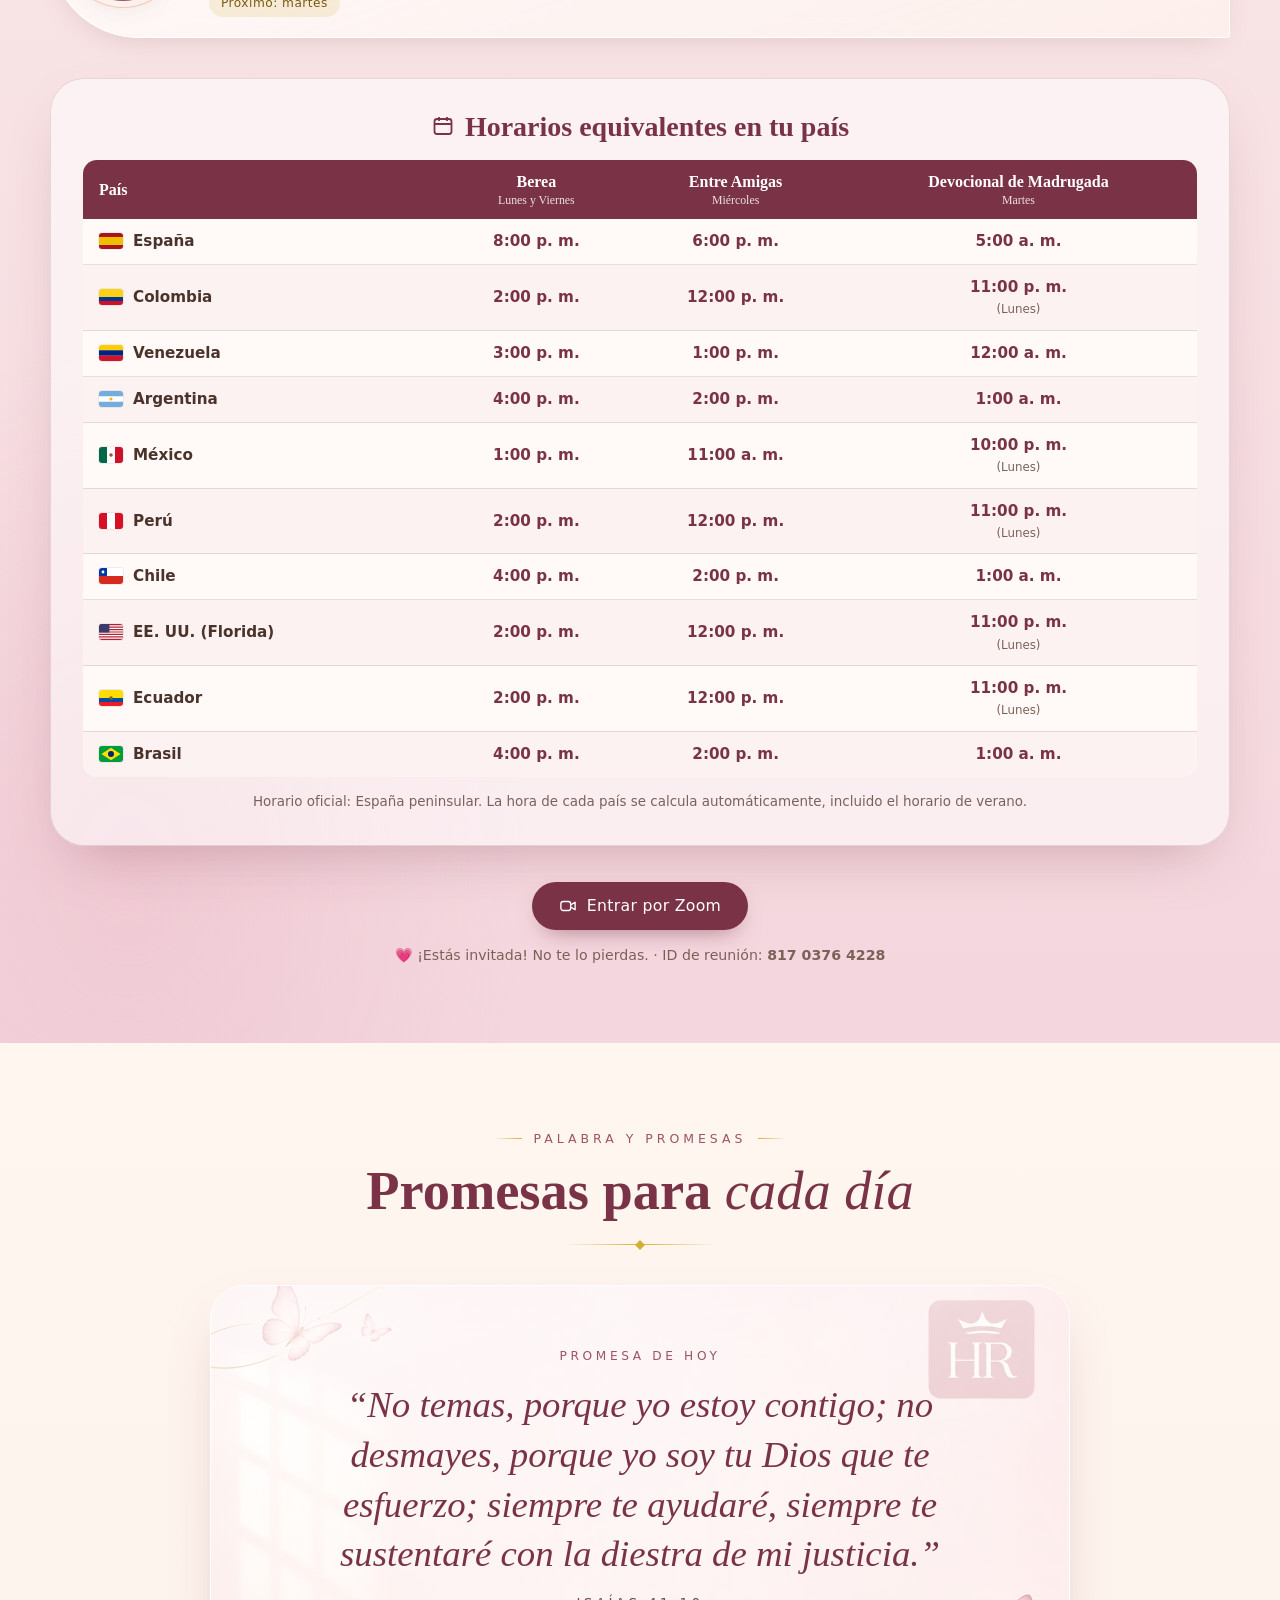
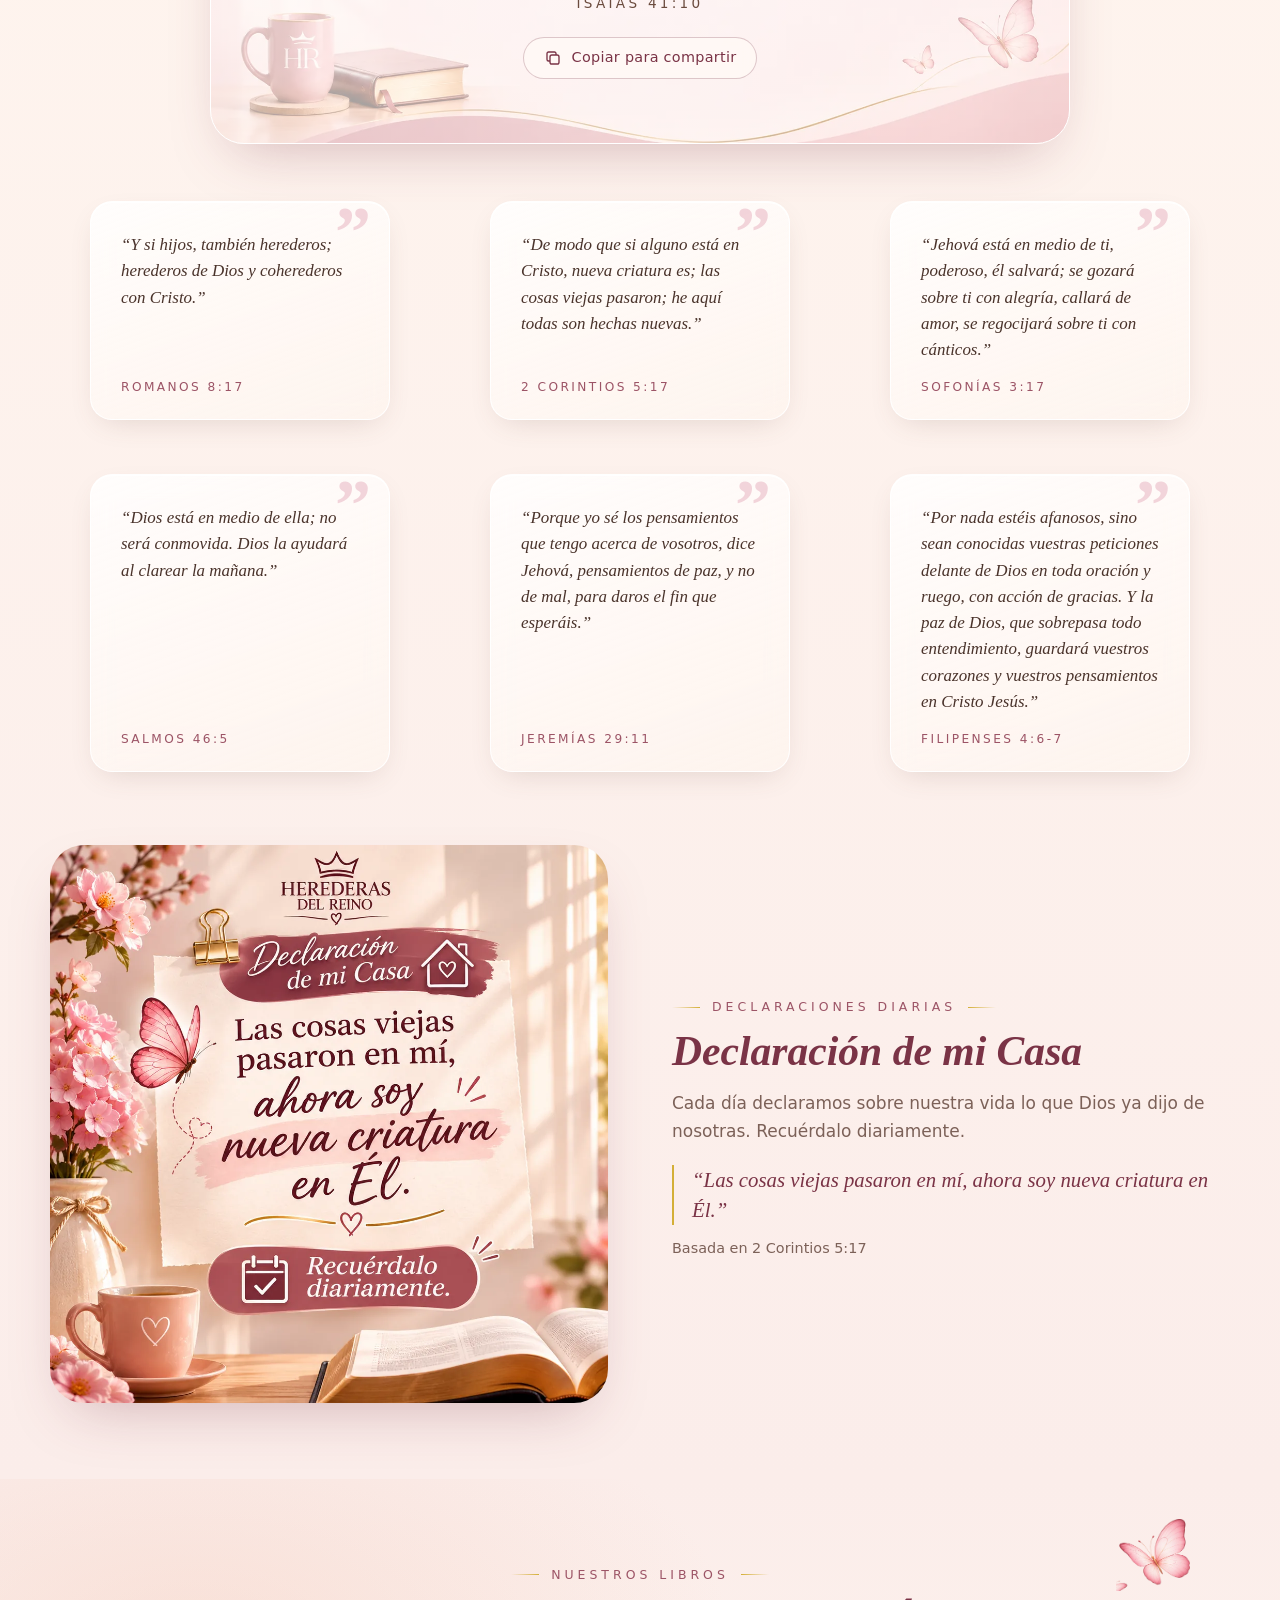
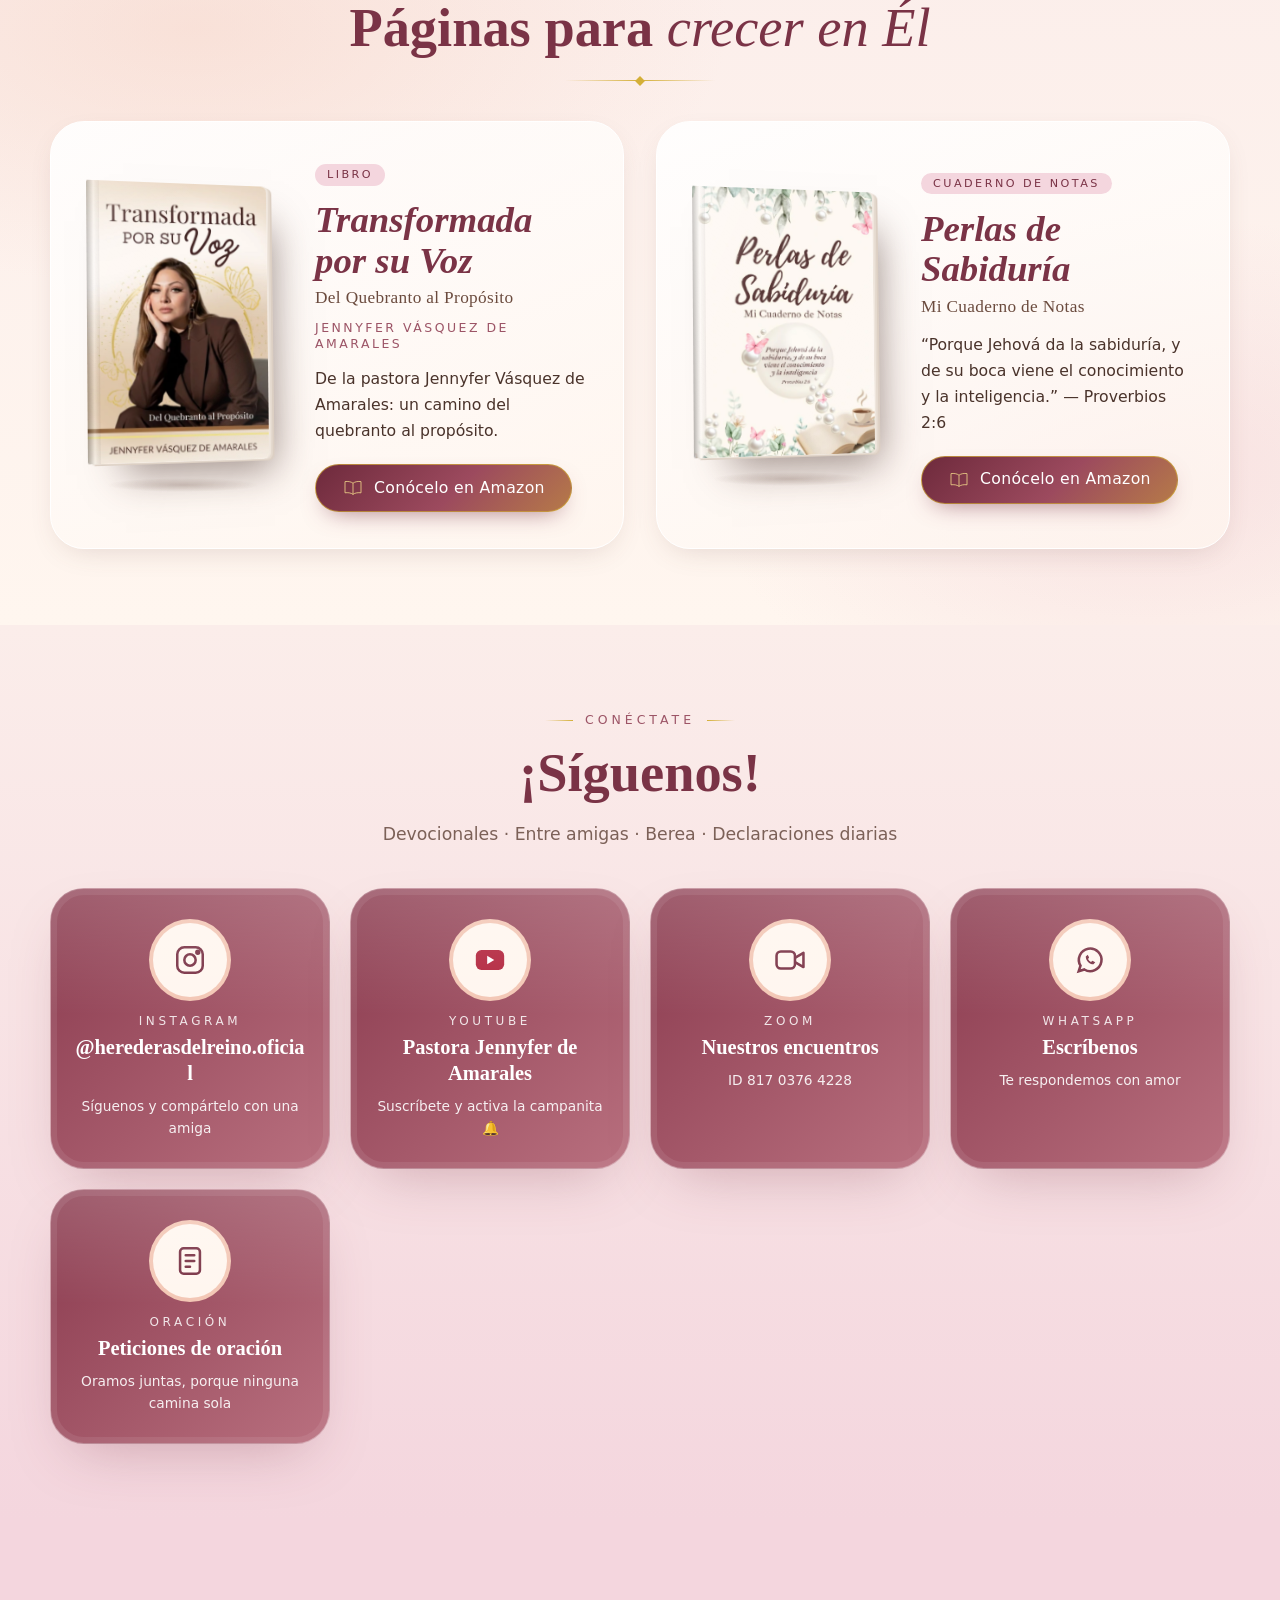
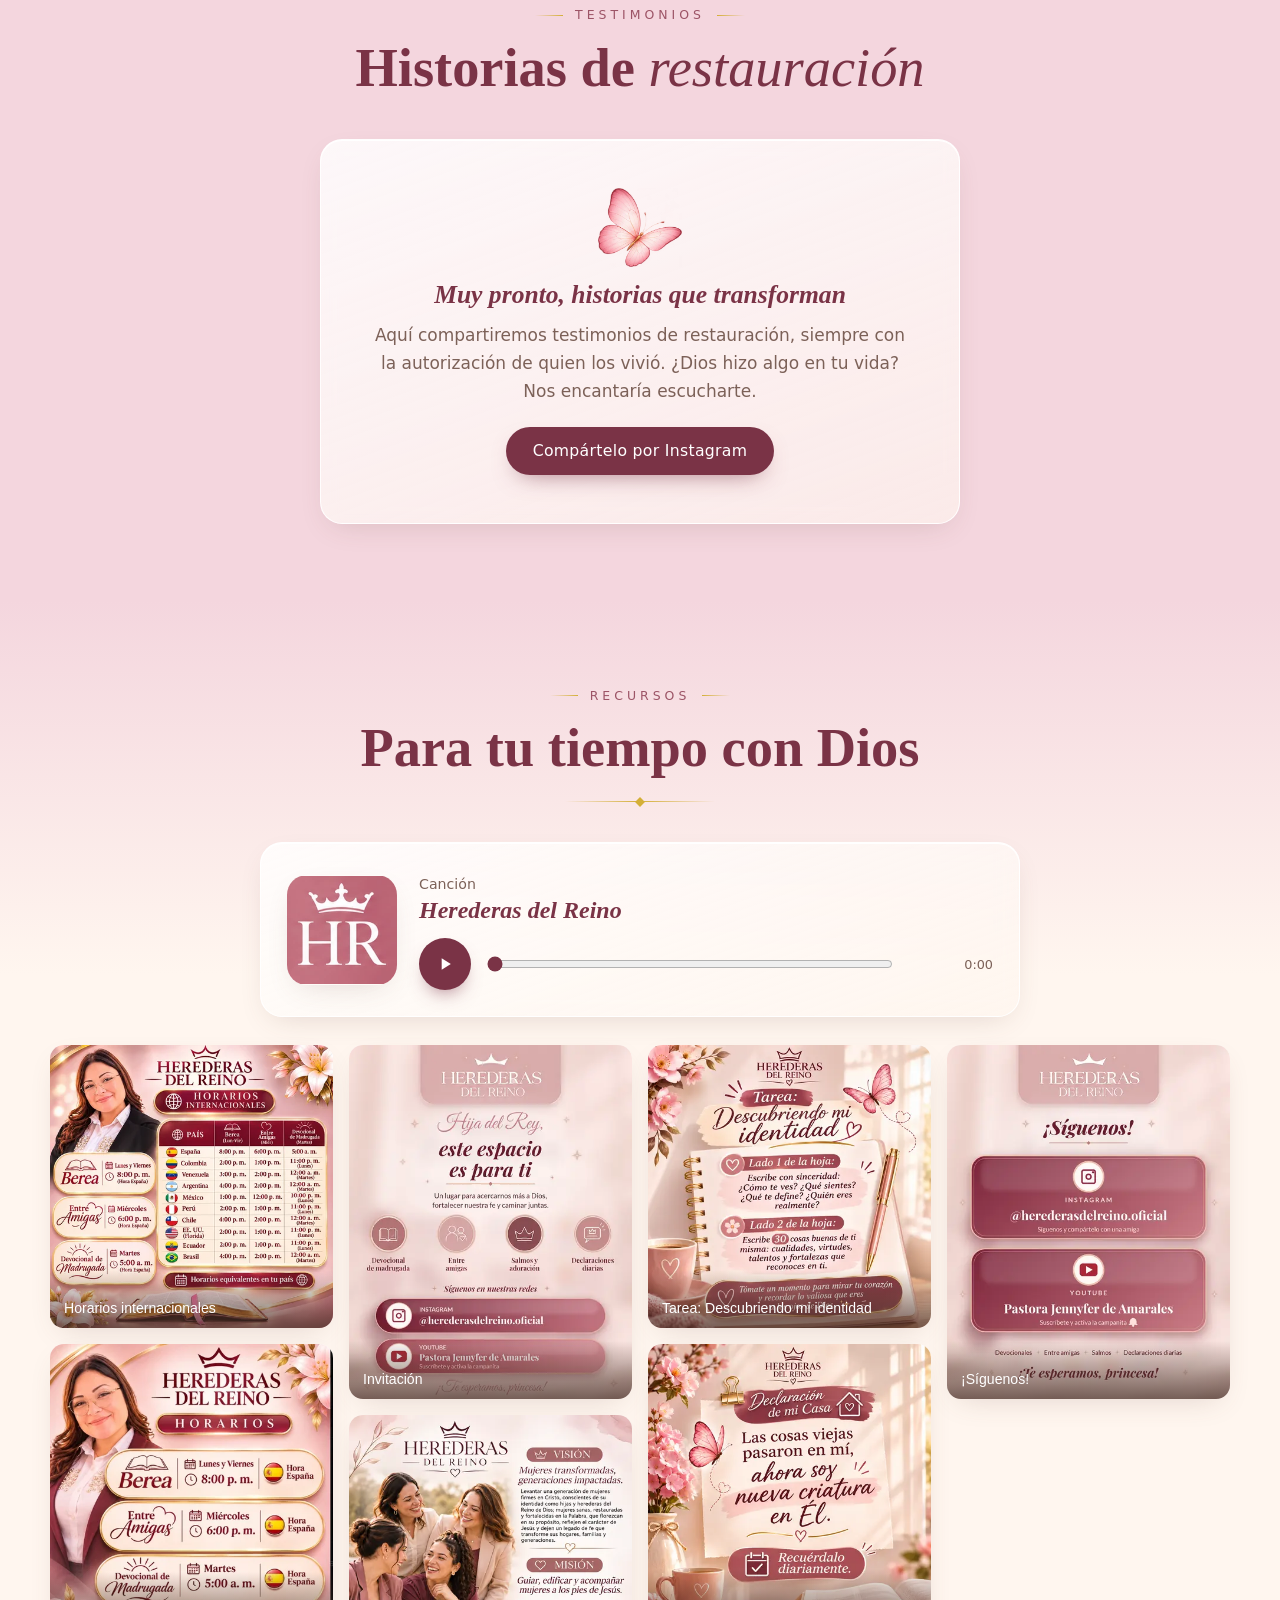
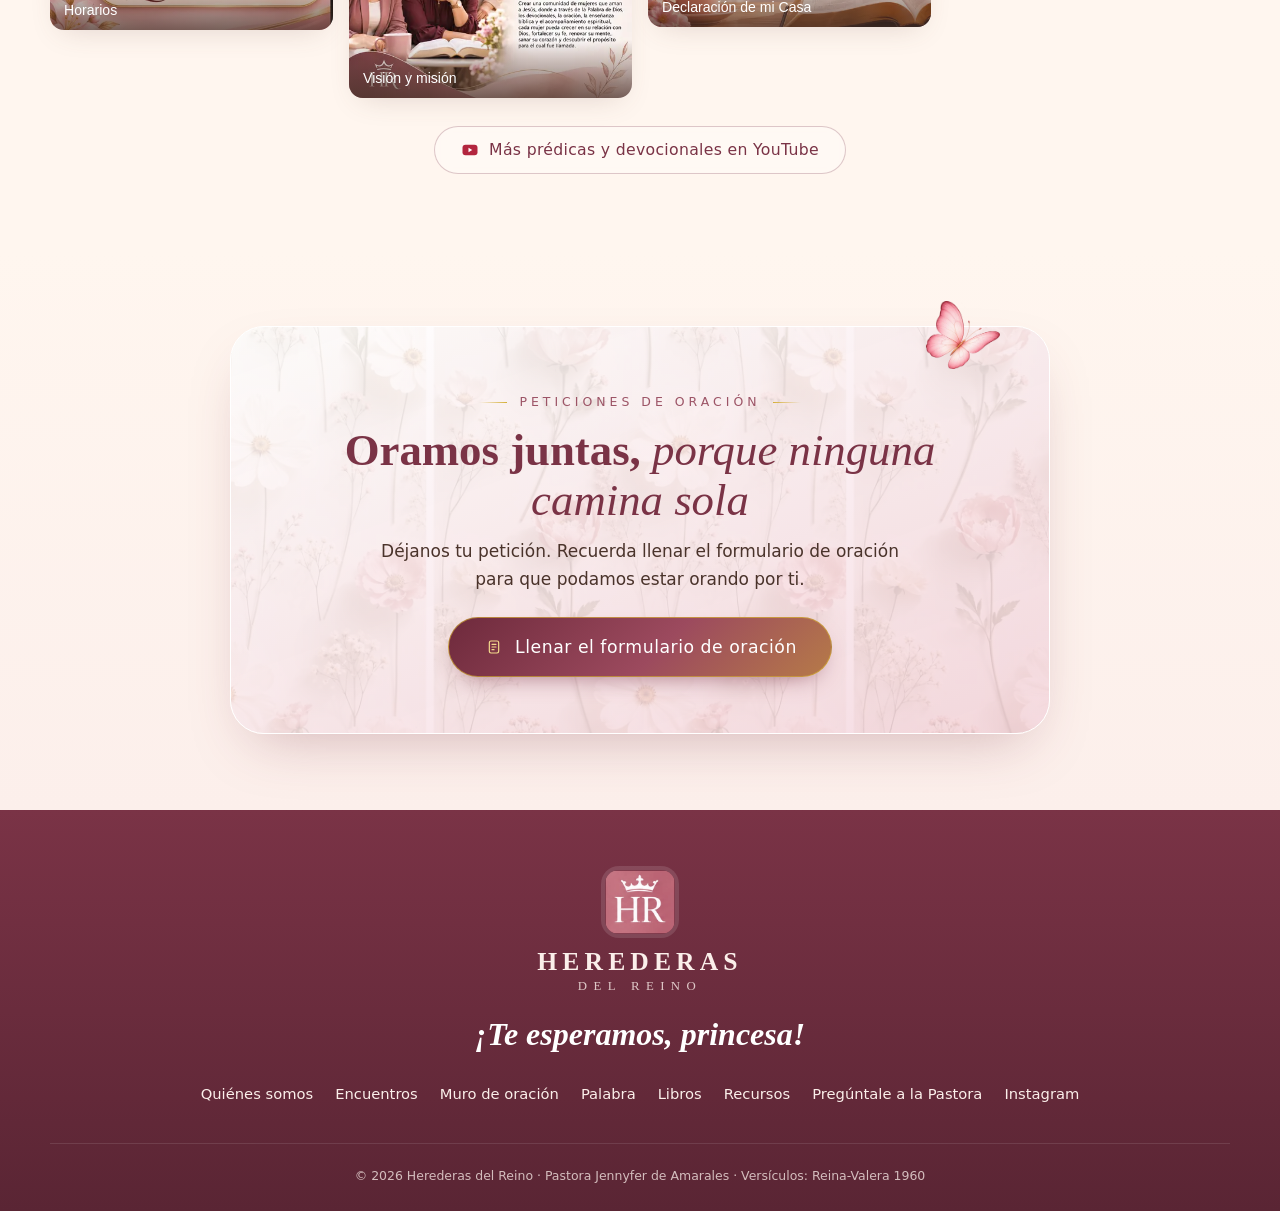
==== commit 0b8e5c1f: "WhatsApp de la Pastora: botón flotante en el inicio Ícono de WhatsApp siempre visible (abajo a la de" ====
--- a/index.html
+++ b/index.html
@@ -23,7 +23,7 @@
 <link rel="stylesheet" href="https://fonts.googleapis.com/css2?family=Cormorant+Garamond:ital,wght@0,500;0,600;1,500&family=DM+Sans:opsz,wght@9..40,400;9..40,500&family=Playfair+Display:ital,wght@0,500;0,600;0,700;1,500;1,600;1,700&display=swap">
 <link rel="preload" as="image" href="assets/img/fondo-flores-1600.webp" media="(min-width: 701px)">
 <link rel="preload" as="image" href="assets/img/fondo-flores-900.webp" media="(max-width: 700px)">
-<link rel="stylesheet" href="assets/css/sitio.css?v=22">
+<link rel="stylesheet" href="assets/css/sitio.css?v=23">
 <script type="application/ld+json">
 {
   "@context": "https://schema.org",
@@ -486,7 +486,13 @@
   </div>
 </footer>
 
-<script src="assets/js/config.js?v=23"></script>
+<!-- WhatsApp de la Pastora: visible desde que abre la página -->
+<a class="whatsapp-flotante" href="https://wa.me/34656600768?text=Hola%20Pastora%20Jennyfer%2C%20te%20escribo%20desde%20la%20p%C3%A1gina%20de%20Herederas%20del%20Reino." target="_blank" rel="noopener noreferrer" aria-label="Escríbele a la Pastora por WhatsApp (+34 656 60 07 68)">
+  <span class="whatsapp-flotante__icono"><svg viewBox="0 0 32 32" aria-hidden="true" focusable="false"><path fill="currentColor" d="M16 3.2C9 3.2 3.3 8.8 3.3 15.8c0 2.4.7 4.7 1.9 6.7L3.2 28.8l6.5-2c1.9 1 4.1 1.6 6.3 1.6 7 0 12.7-5.6 12.7-12.6S23 3.2 16 3.2Zm0 22.9c-2 0-3.9-.5-5.5-1.5l-.4-.2-3.9 1.2 1.2-3.8-.3-.4a10.4 10.4 0 0 1-1.6-5.6C5.5 10 10.2 5.4 16 5.4s10.5 4.6 10.5 10.4S21.8 26.1 16 26.1Zm5.8-7.8c-.3-.2-1.9-.9-2.2-1s-.5-.2-.7.2-.8 1-1 1.2-.4.2-.7.1a8.6 8.6 0 0 1-4.3-3.7c-.3-.6.3-.5 1-1.7.1-.2 0-.4 0-.5l-1-2.3c-.3-.6-.5-.5-.7-.5h-.6c-.2 0-.6.1-.9.4s-1.2 1.1-1.2 2.8 1.2 3.2 1.4 3.5 2.4 3.6 5.8 5.1c2.2.9 3 1 4.1.8.7-.1 1.9-.8 2.2-1.5s.3-1.4.2-1.5-.3-.2-.6-.4Z"/></svg></span>
+  <span class="whatsapp-flotante__texto"><small>WhatsApp</small>Escríbele a la Pastora</span>
+</a>
+
+<script src="assets/js/config.js?v=24"></script>
 <script src="assets/js/peticiones.js?v=19"></script>
 <script src="assets/js/sitio.js?v=20" defer></script>
 </body>
--- a/assets/css/sitio.css
+++ b/assets/css/sitio.css
@@ -929,3 +929,46 @@
   .horarios-tabla td { padding: 8px 2px; white-space: nowrap; font-size: .74rem; }
   .horarios-tabla td small { font-size: .64rem; }
 }
+
+/* =====================================================================
+   WHATSAPP DE LA PASTORA (botón flotante del inicio)
+   ===================================================================== */
+.whatsapp-flotante {
+  position: fixed; z-index: 57; right: max(16px, env(safe-area-inset-right)); bottom: calc(18px + env(safe-area-inset-bottom, 0px));
+  display: block; border-radius: 50%; text-decoration: none; transition: transform .3s ease;
+}
+.whatsapp-flotante:hover { transform: translateY(-3px); }
+.whatsapp-flotante:focus-visible { outline: 3px solid var(--vino); outline-offset: 4px; }
+.whatsapp-flotante__icono {
+  position: relative; width: 60px; height: 60px; border-radius: 50%;
+  display: grid; place-items: center; color: #fff;
+  background: linear-gradient(145deg, #2EDB6E, #1DAA55);
+  box-shadow: 0 0 0 3px #fff, 0 0 0 4px rgba(212, 175, 55, .75), 0 16px 30px -10px rgba(122, 51, 70, .6);
+}
+.whatsapp-flotante__icono svg { width: 33px; height: 33px; }
+.whatsapp-flotante__icono::after {
+  content: ""; position: absolute; inset: -4px; border-radius: 50%;
+  border: 2px solid rgba(37, 211, 102, .55); animation: whatsapp-latido 2.6s ease-out infinite;
+}
+@keyframes whatsapp-latido { from { transform: scale(1); opacity: .9; } to { transform: scale(1.45); opacity: 0; } }
+/* Etiqueta: aparece al pasar el cursor o con el teclado (en el celular la lee el lector de pantalla) */
+.whatsapp-flotante__texto {
+  position: absolute; right: calc(100% + 14px); top: 50%; transform: translate(8px, -50%);
+  display: flex; flex-direction: column; padding: 8px 16px; border-radius: 14px; white-space: nowrap;
+  background: rgba(255, 249, 244, .97); border: 1px solid rgba(212, 175, 55, .55); box-shadow: var(--sombra-suave);
+  color: var(--vino); font: 600 .92rem/1.25 var(--f-texto);
+  opacity: 0; pointer-events: none; transition: opacity .25s ease, transform .25s ease;
+}
+.whatsapp-flotante__texto small { font: 600 .64rem/1.3 var(--f-texto); letter-spacing: .18em; text-transform: uppercase; color: #1DAA55; }
+.whatsapp-flotante:hover .whatsapp-flotante__texto, .whatsapp-flotante:focus-visible .whatsapp-flotante__texto { opacity: 1; transform: translate(0, -50%); }
+@media (max-width: 700px) {
+  .whatsapp-flotante { right: max(14px, env(safe-area-inset-right)); bottom: calc(16px + env(safe-area-inset-bottom, 0px)); }
+  .whatsapp-flotante__icono { width: 58px; height: 58px; }
+  .whatsapp-flotante__icono svg { width: 32px; height: 32px; }
+}
+/* En la app instalada: por encima de la barra inferior */
+html.es-app .whatsapp-flotante { bottom: calc(var(--hr-barra, 64px) + env(safe-area-inset-bottom, 0px) + 14px); }
+@media (prefers-reduced-motion: reduce) {
+  .whatsapp-flotante, .whatsapp-flotante__texto { transition: none; }
+  .whatsapp-flotante__icono::after { animation: none; }
+}
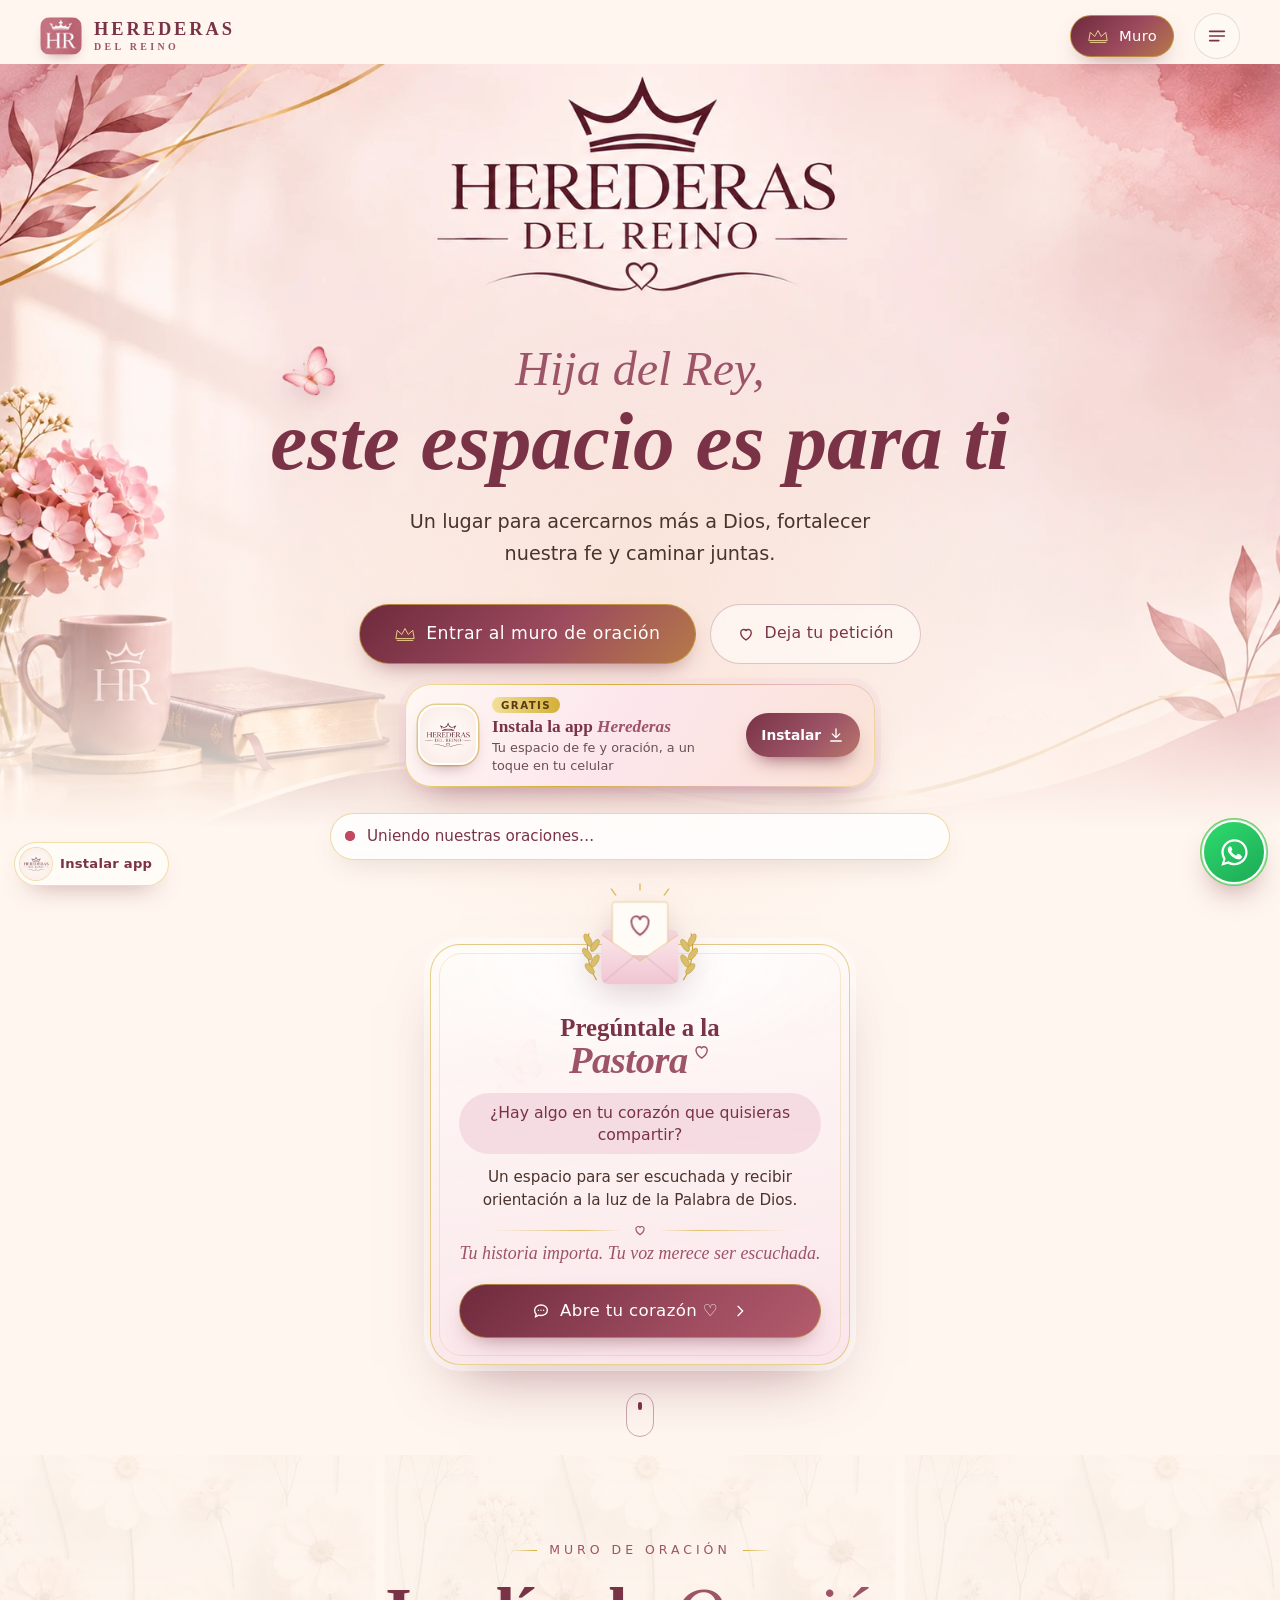
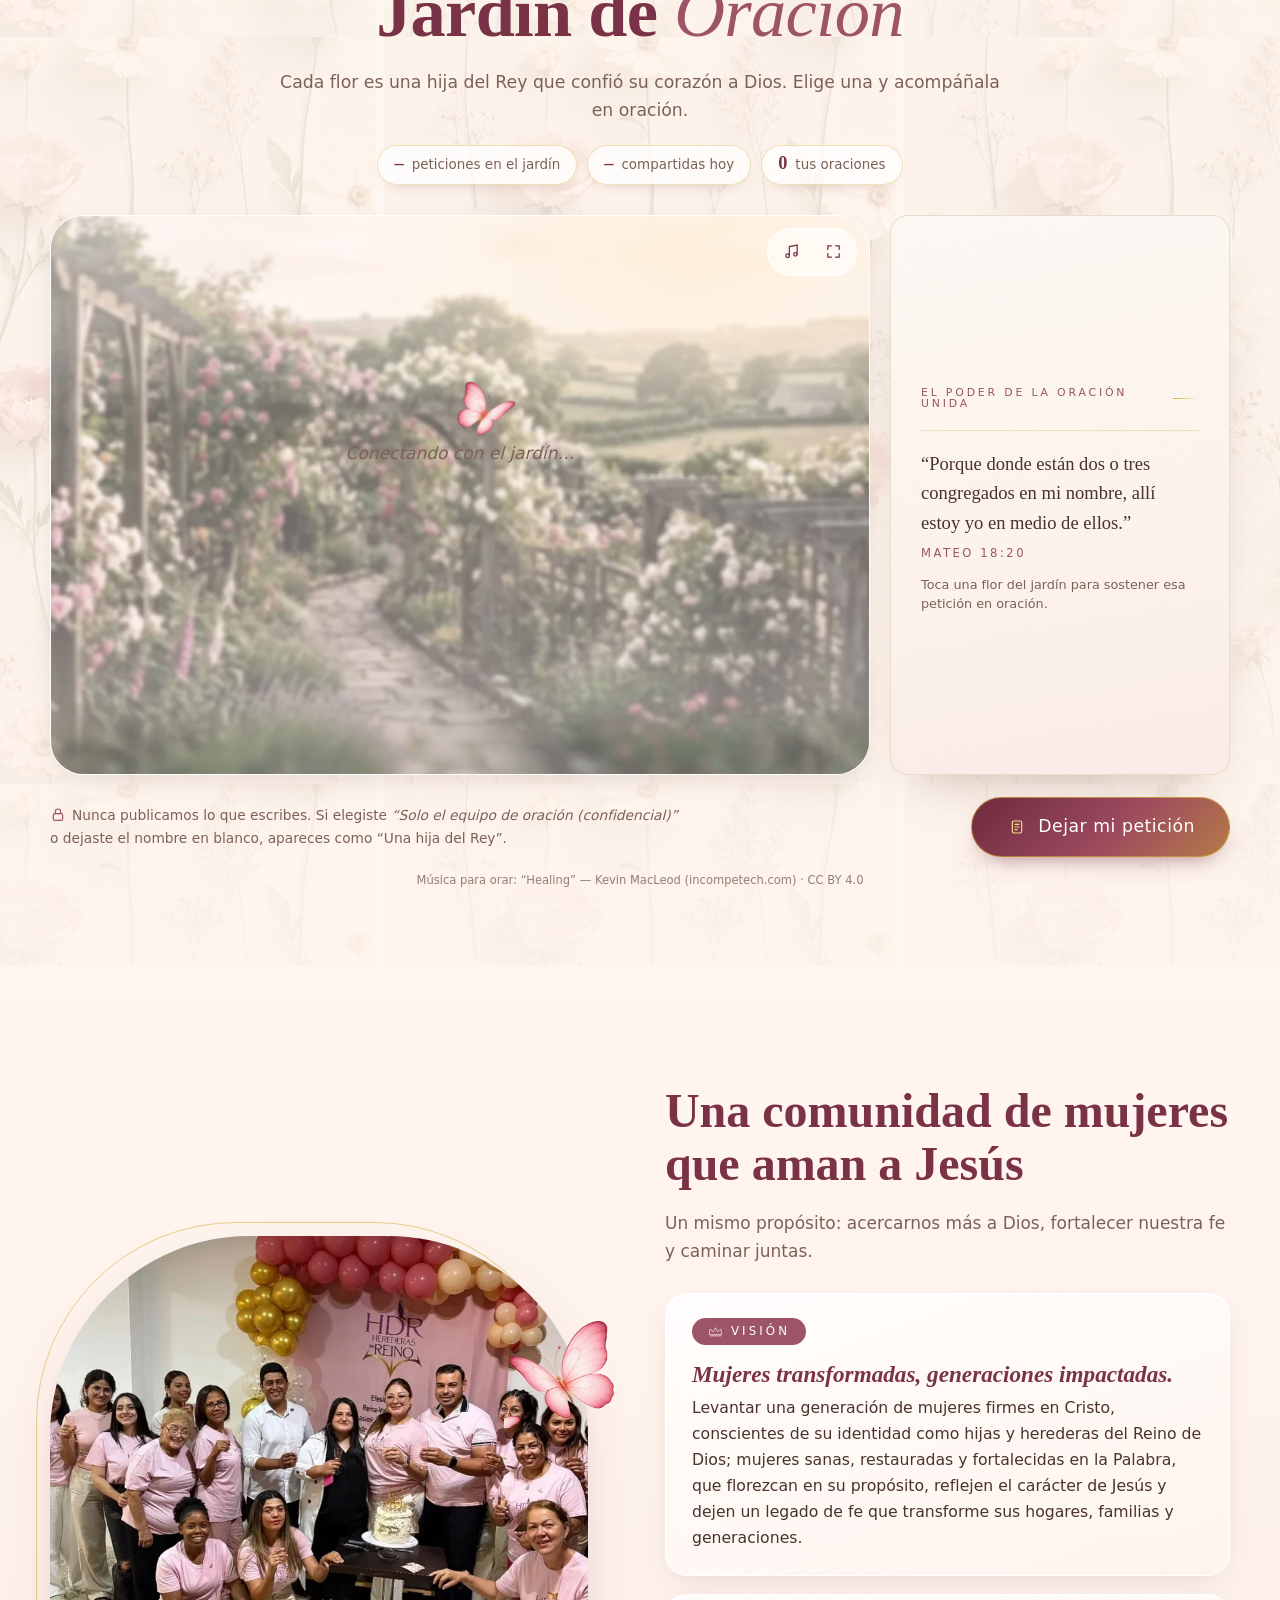
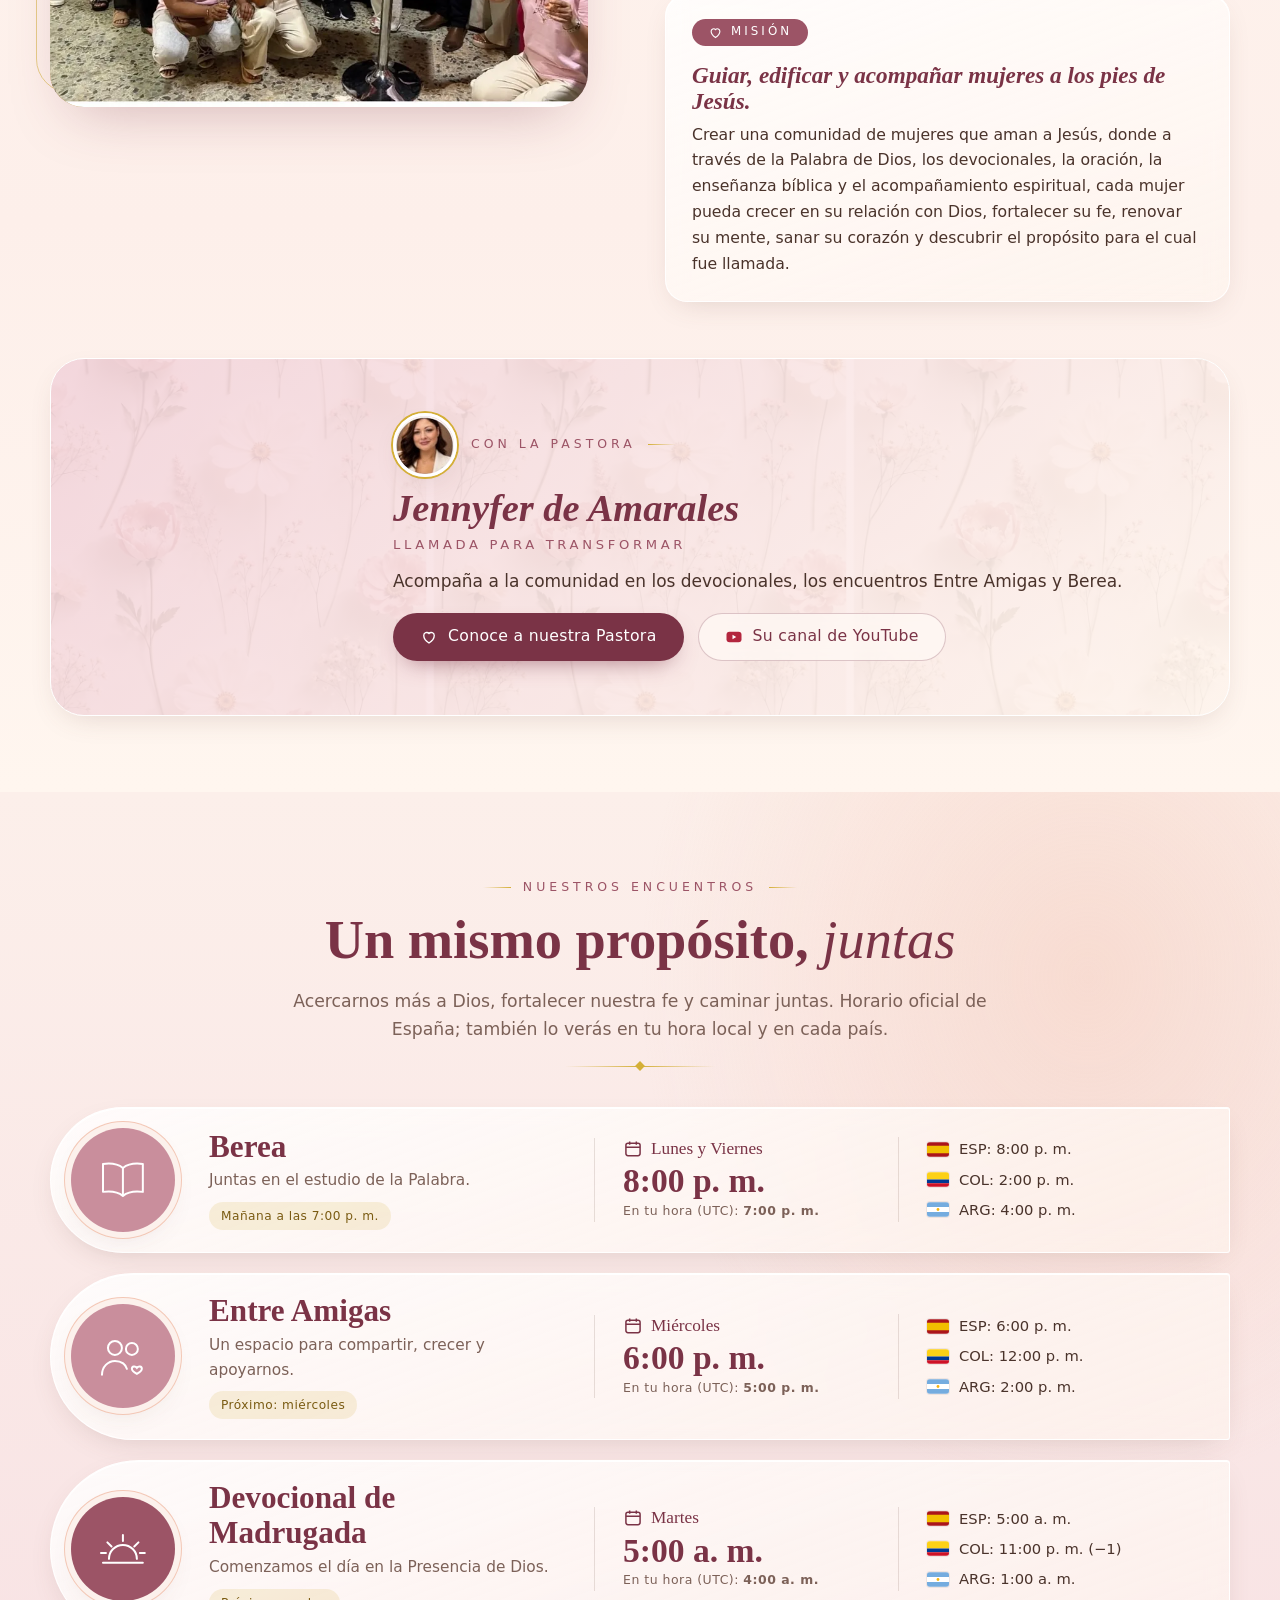
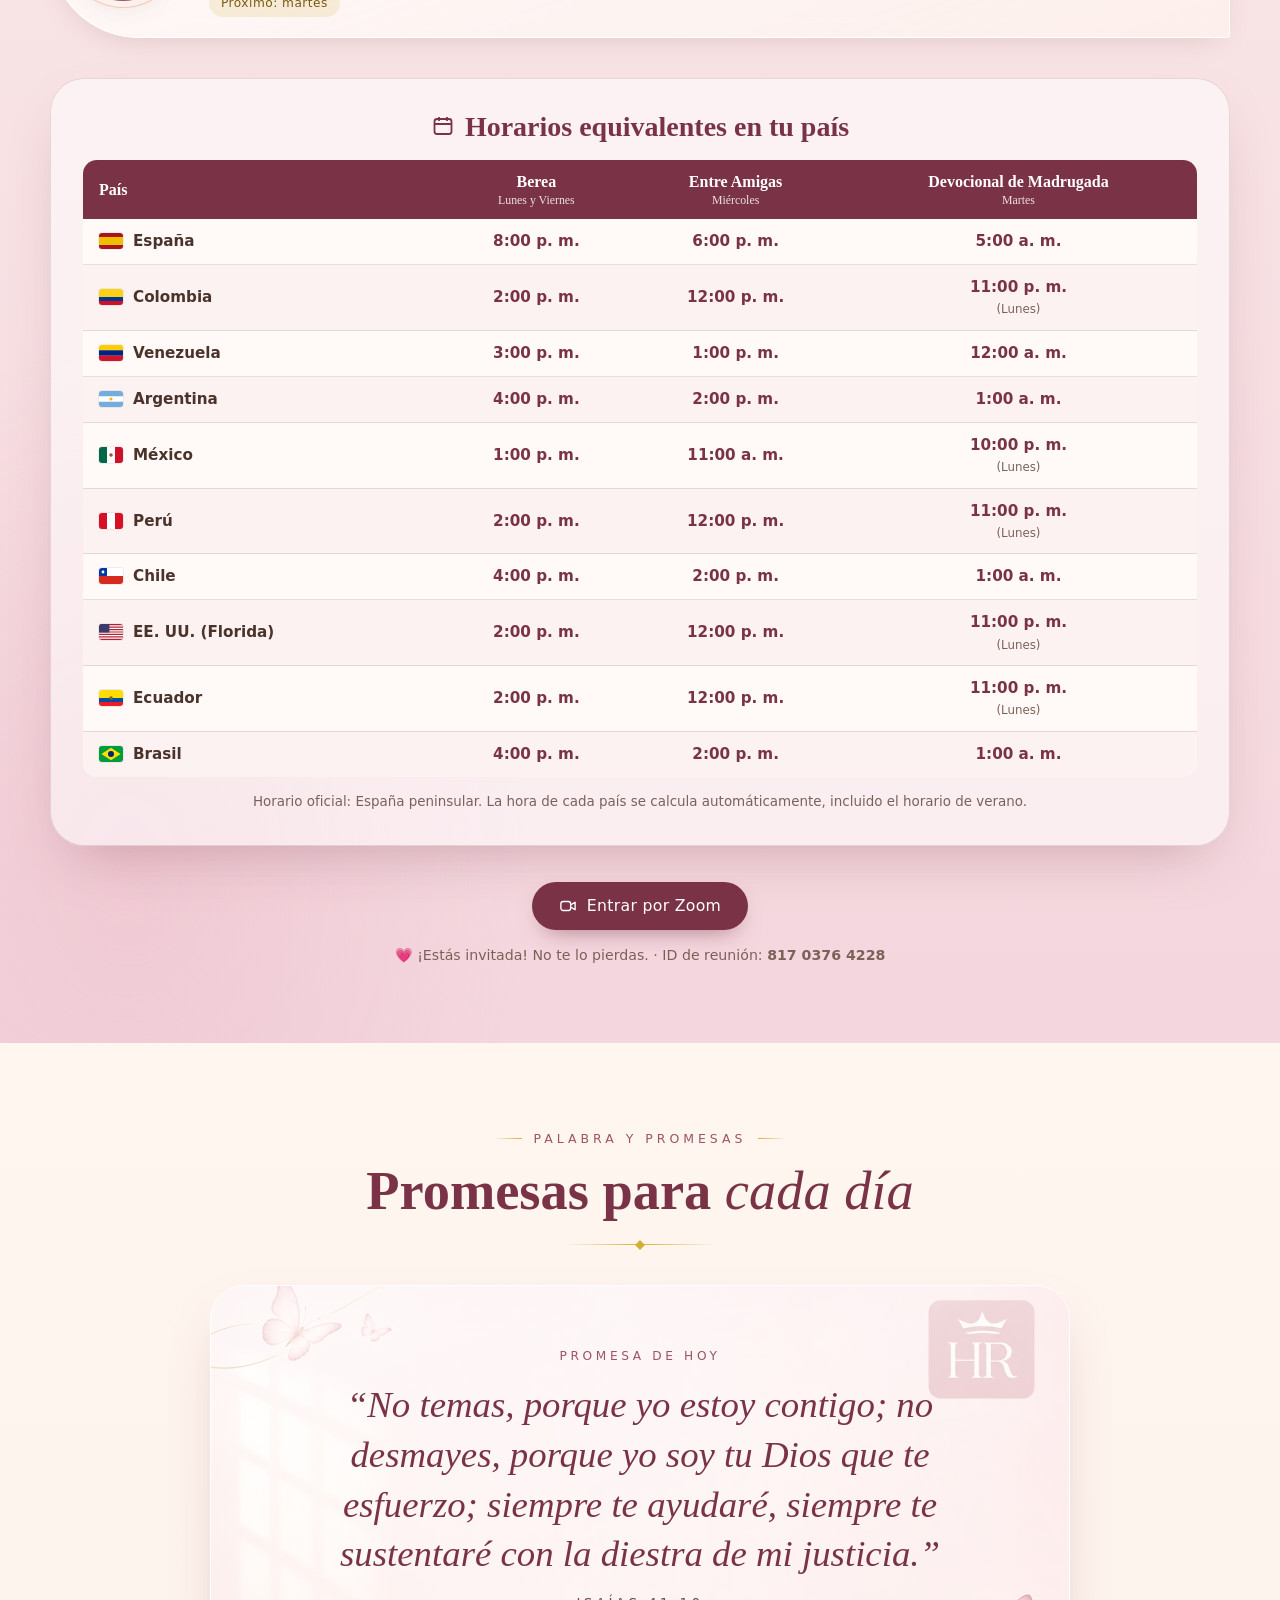
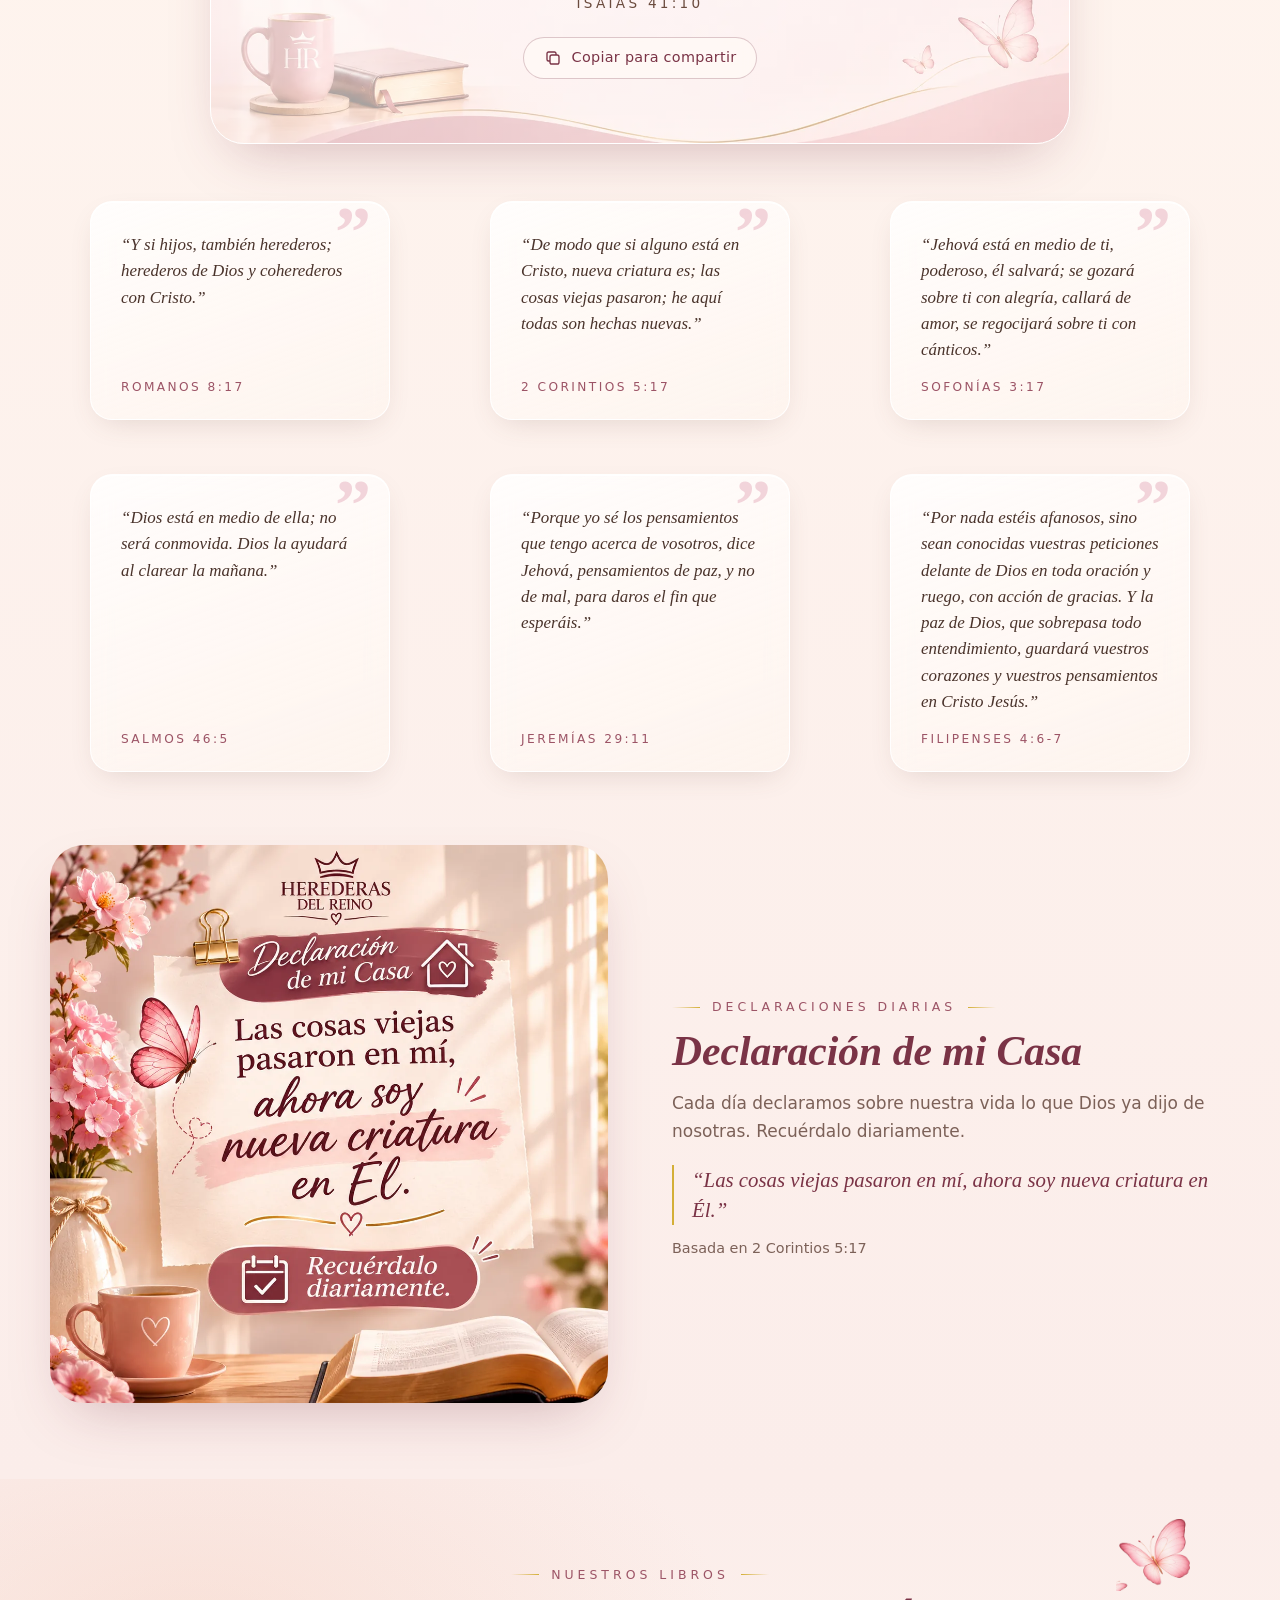
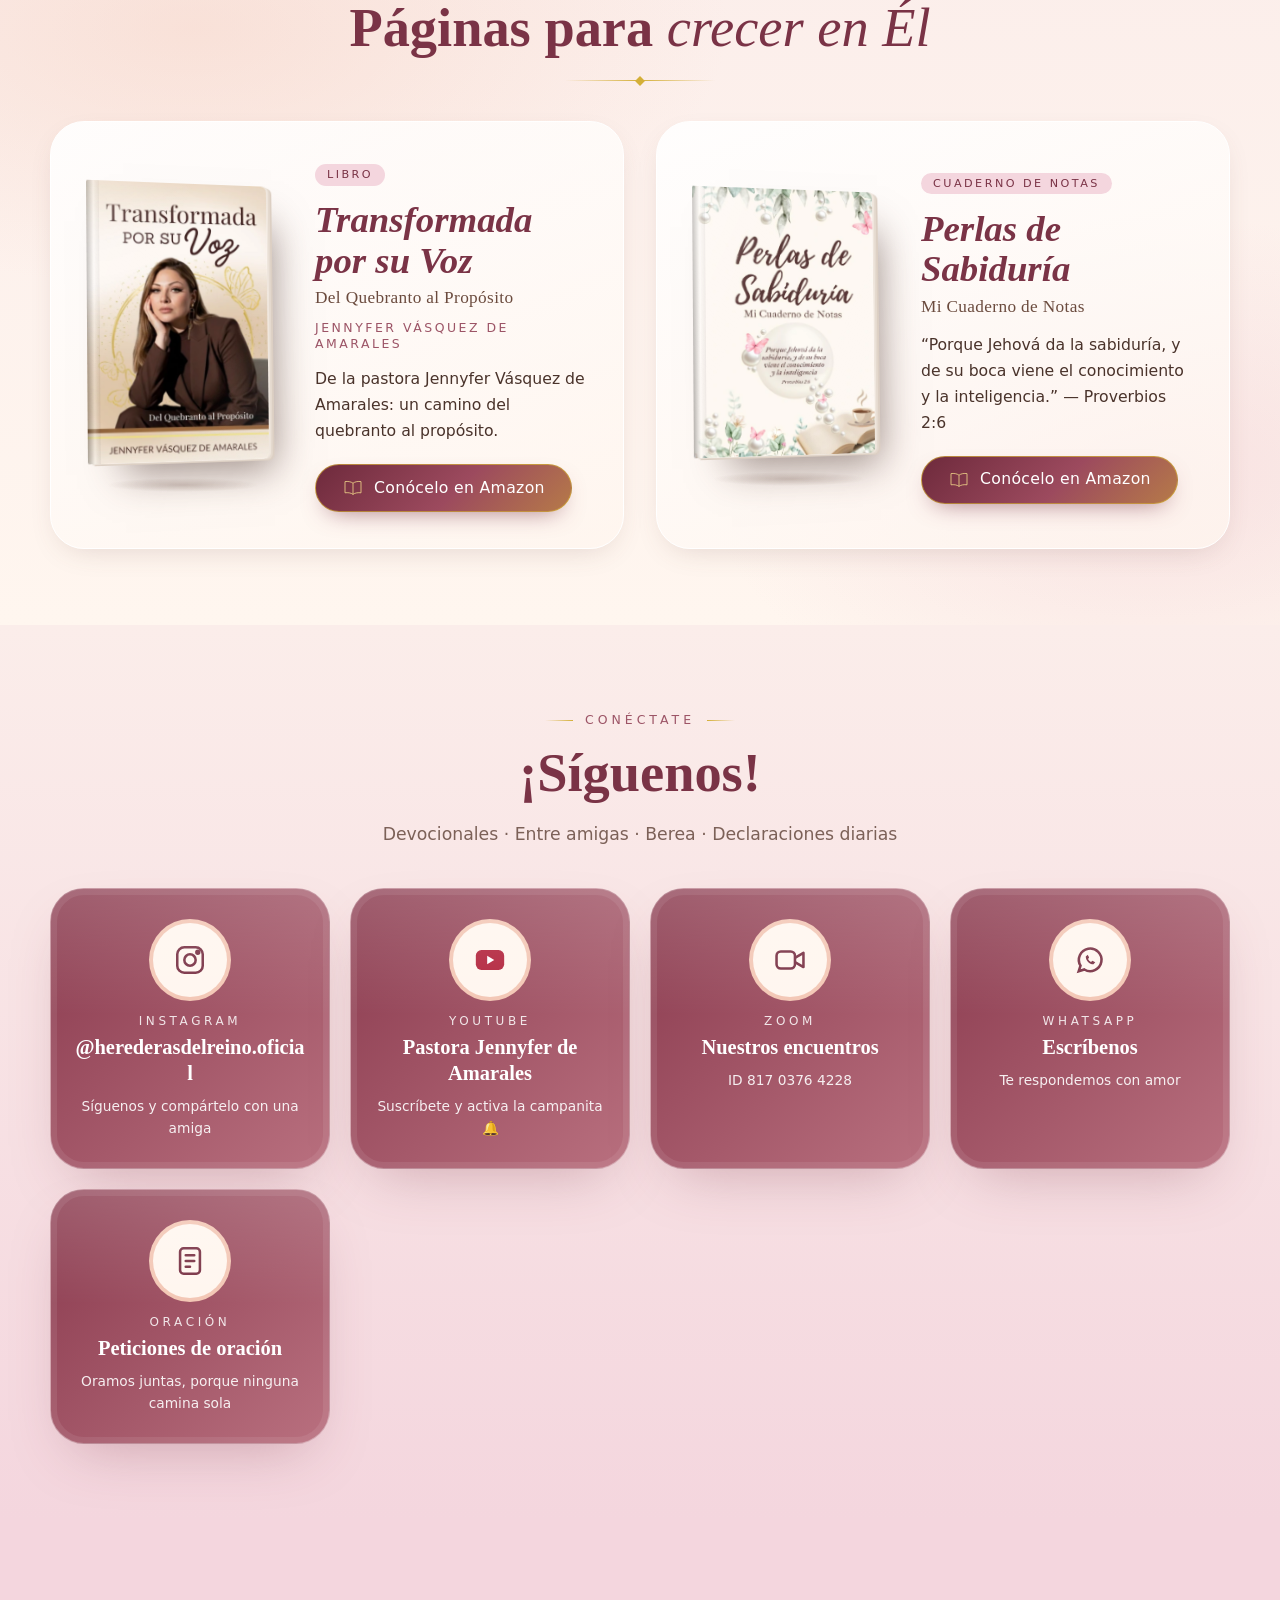
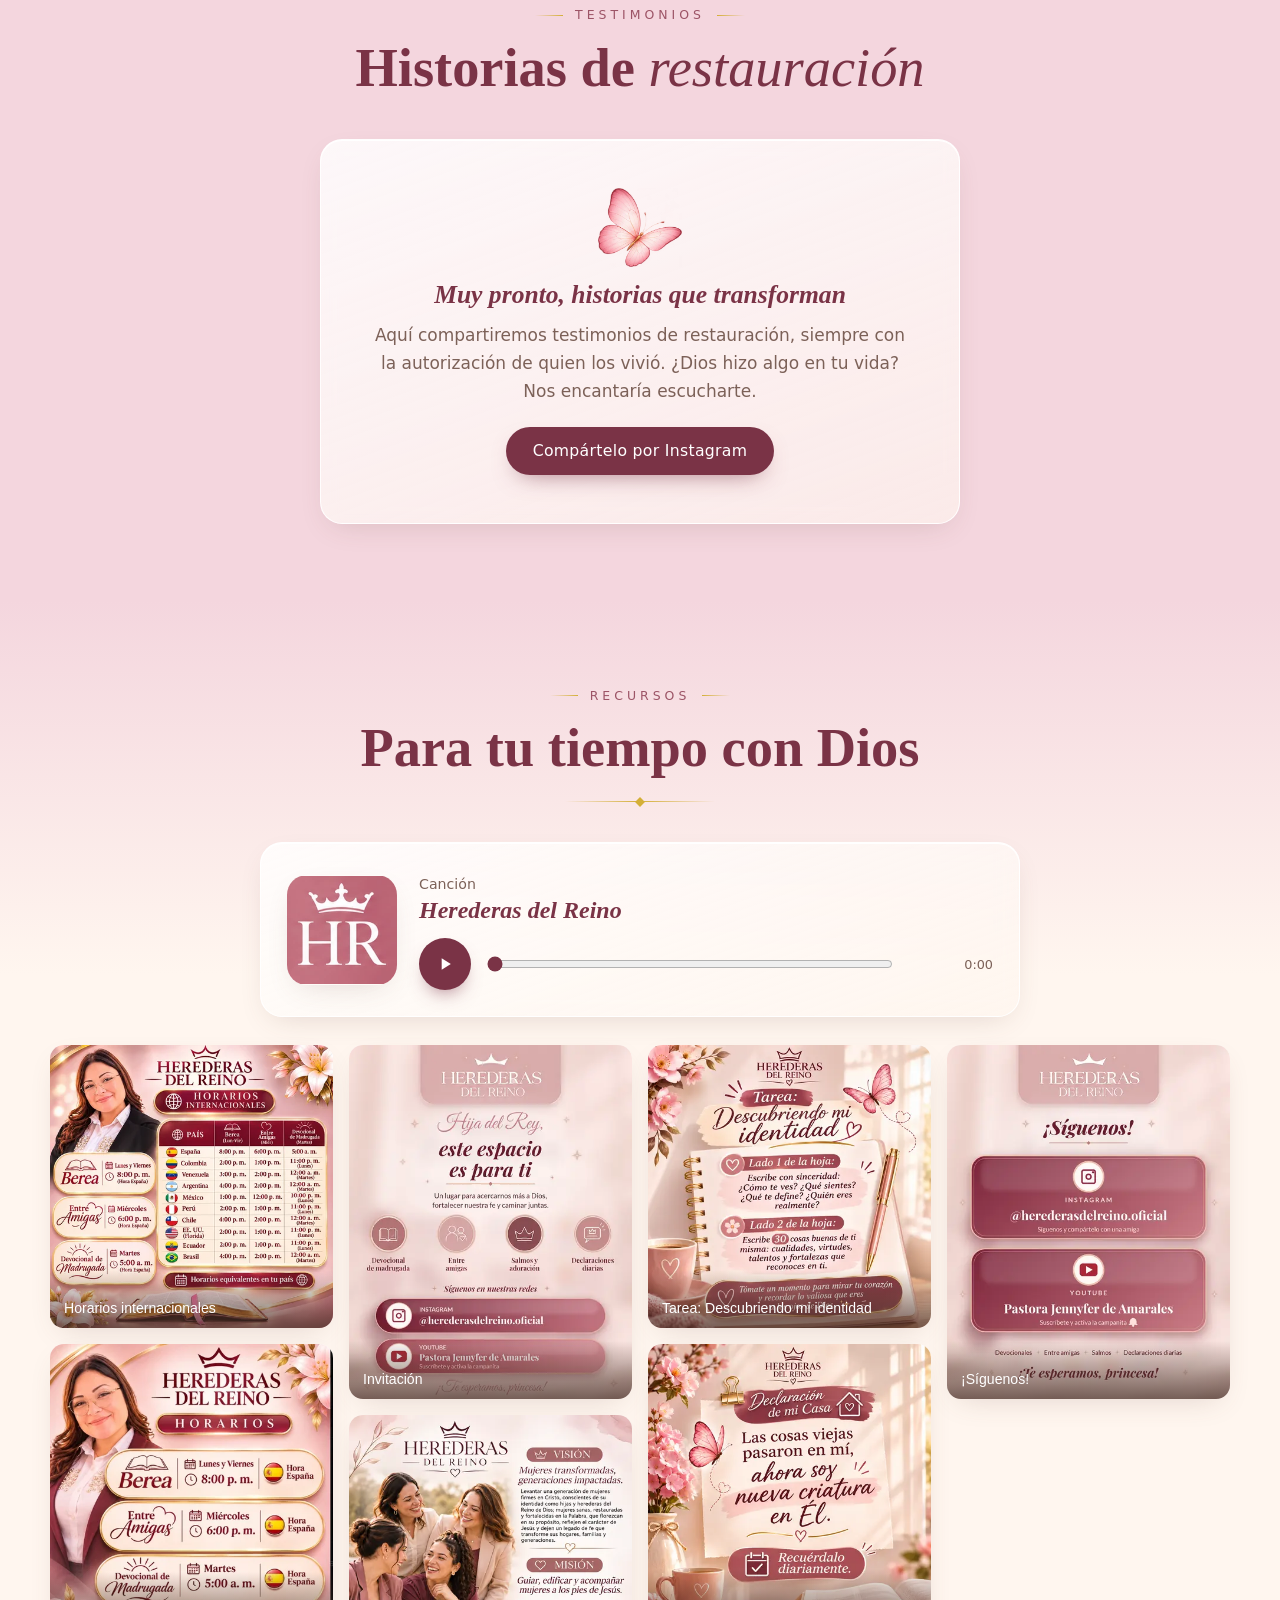
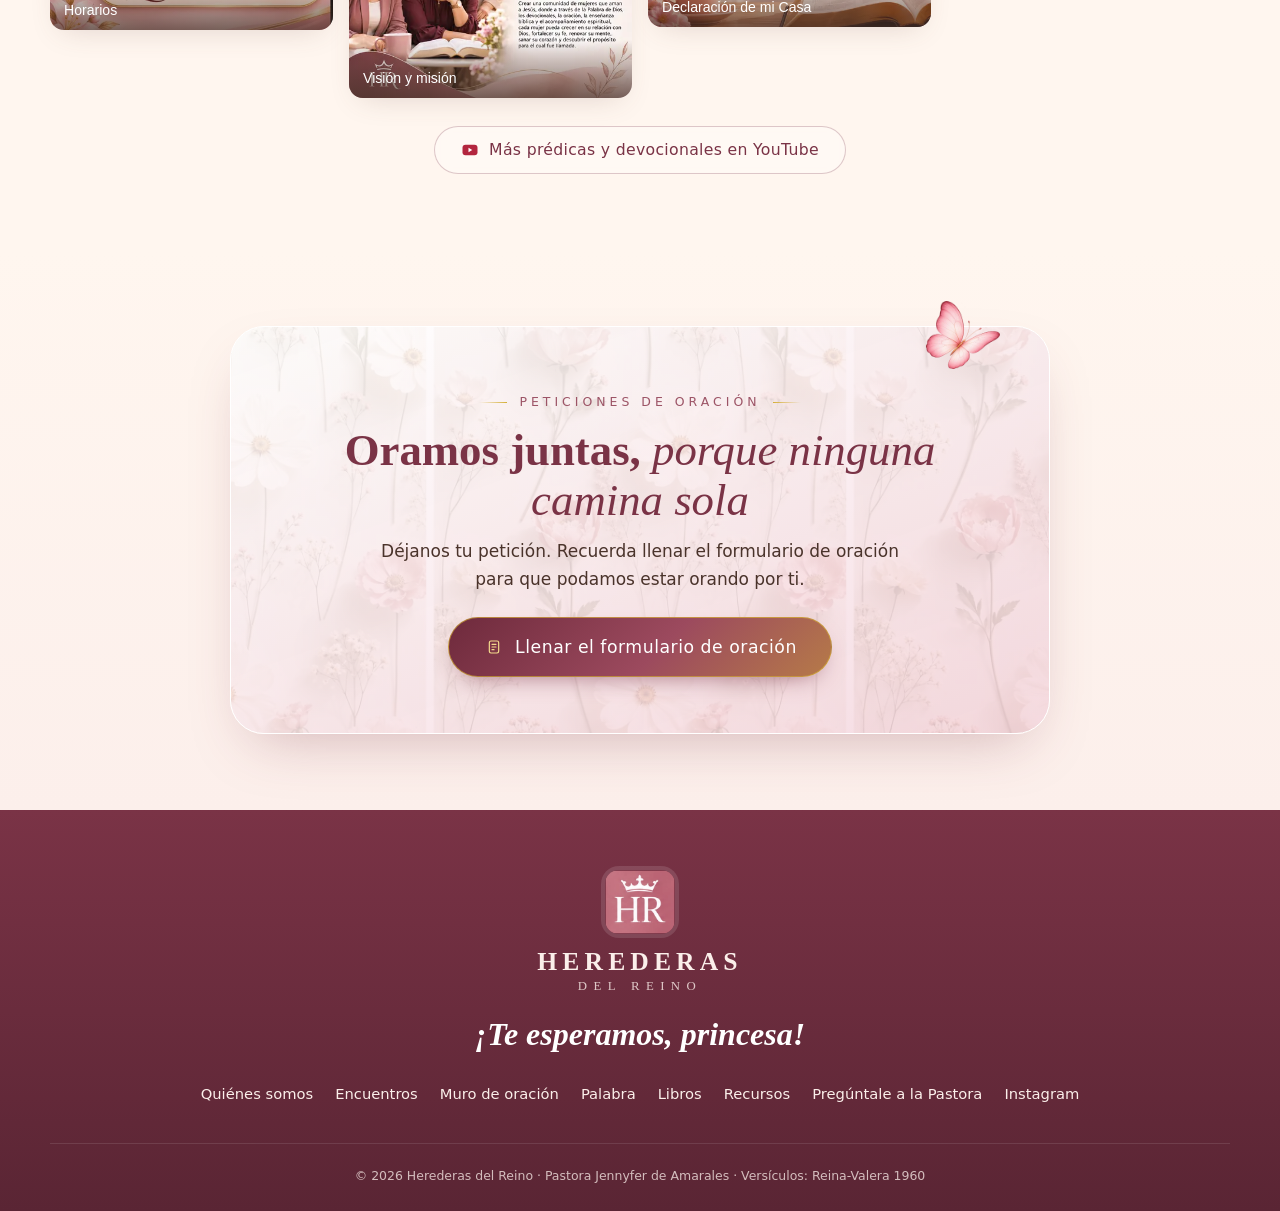
==== commit 509fe19e: "Quiénes somos: fotos reales de la comunidad con fundido suave Reemplaza la foto de archivo por dos f" ====
--- a/index.html
+++ b/index.html
@@ -23,7 +23,7 @@
 <link rel="stylesheet" href="https://fonts.googleapis.com/css2?family=Cormorant+Garamond:ital,wght@0,500;0,600;1,500&family=DM+Sans:opsz,wght@9..40,400;9..40,500&family=Playfair+Display:ital,wght@0,500;0,600;0,700;1,500;1,600;1,700&display=swap">
 <link rel="preload" as="image" href="assets/img/fondo-flores-1600.webp" media="(min-width: 701px)">
 <link rel="preload" as="image" href="assets/img/fondo-flores-900.webp" media="(max-width: 700px)">
-<link rel="stylesheet" href="assets/css/sitio.css?v=23">
+<link rel="stylesheet" href="assets/css/sitio.css?v=24">
 <script type="application/ld+json">
 {
   "@context": "https://schema.org",
@@ -253,7 +253,10 @@
   <div class="contenedor">
     <div class="somos__grid">
       <div class="somos__foto revelar">
-        <img class="somos__retrato" src="assets/img/mujeres-proposito.webp" alt="Mujeres de distintas edades sonriendo con el rostro hacia la luz" width="899" height="700" loading="lazy" decoding="async">
+        <div class="somos__retrato somos__fotos">
+          <img src="assets/img/comunidad-mesa.webp" alt="Mujeres de Herederas del Reino con la camiseta rosada del ministerio, sonriendo juntas en la mesa de un encuentro" width="900" height="749" loading="lazy" decoding="async">
+          <img src="assets/img/comunidad-celebracion.webp" alt="La comunidad de Herederas del Reino celebrando unida, con globos rosados y dorados" width="900" height="765" loading="lazy" decoding="async">
+        </div>
         <img class="somos__mariposa" src="assets/img/mariposa-2.webp" alt="" width="120" height="116" loading="lazy" aria-hidden="true">
       </div>
       <div class="somos__texto">
--- a/assets/css/sitio.css
+++ b/assets/css/sitio.css
@@ -317,10 +317,28 @@
    ===================================================================== */
 .somos { background: linear-gradient(180deg, var(--marfil), #FDEFEA 60%, var(--marfil)); }
 .somos__grid { display: grid; grid-template-columns: 1fr 1.05fr; gap: clamp(32px, 6vw, 80px); align-items: center; }
-.somos__foto { position: relative; }
+.somos__foto { position: relative; width: 100%; }
 .somos__retrato {
   width: 100%; aspect-ratio: 4 / 4.6; object-fit: cover; object-position: center 20%;
   border-radius: 200px 200px var(--radio-l) var(--radio-l); box-shadow: var(--sombra);
+}
+/* Fotos de la comunidad: se alternan con un fundido suave */
+.somos__fotos { position: relative; overflow: hidden; aspect-ratio: 4 / 3.5; background: var(--rosa-empolvado); }
+.somos__fotos img {
+  position: absolute; inset: 0; width: 100%; height: 100%; object-fit: cover; object-position: center 35%;
+  animation: somos-fundido 14s ease-in-out infinite;
+}
+.somos__fotos img:nth-child(2) { animation-delay: -7s; }
+@keyframes somos-fundido {
+  0%   { opacity: 1; transform: scale(1.06); }
+  42%  { opacity: 1; }
+  50%  { opacity: 0; transform: scale(1); }
+  92%  { opacity: 0; transform: scale(1.06); }
+  100% { opacity: 1; transform: scale(1.06); }
+}
+@media (prefers-reduced-motion: reduce) {
+  .somos__fotos img { animation: none; }
+  .somos__fotos img:nth-child(2) { opacity: 0; }
 }
 .somos__foto::before {
   content: ""; position: absolute; inset: -14px 14px 14px -14px; z-index: -1;
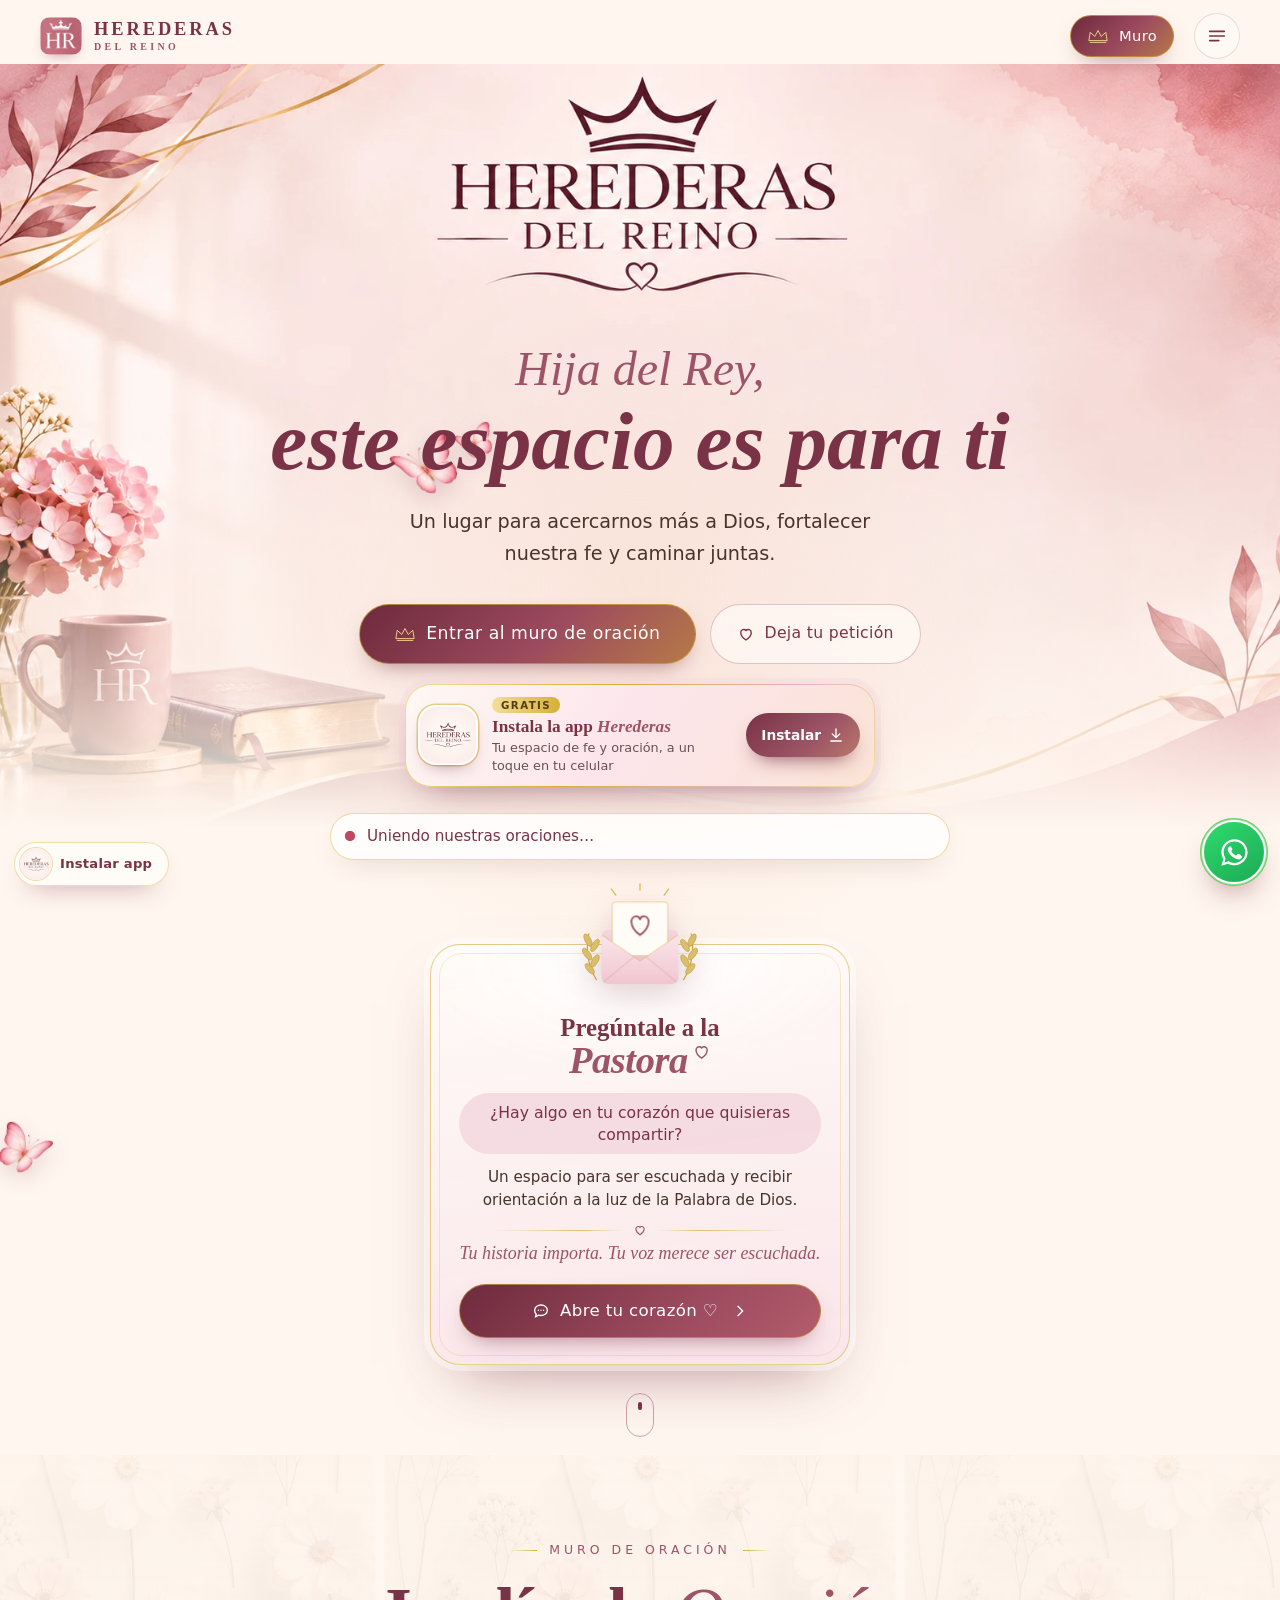
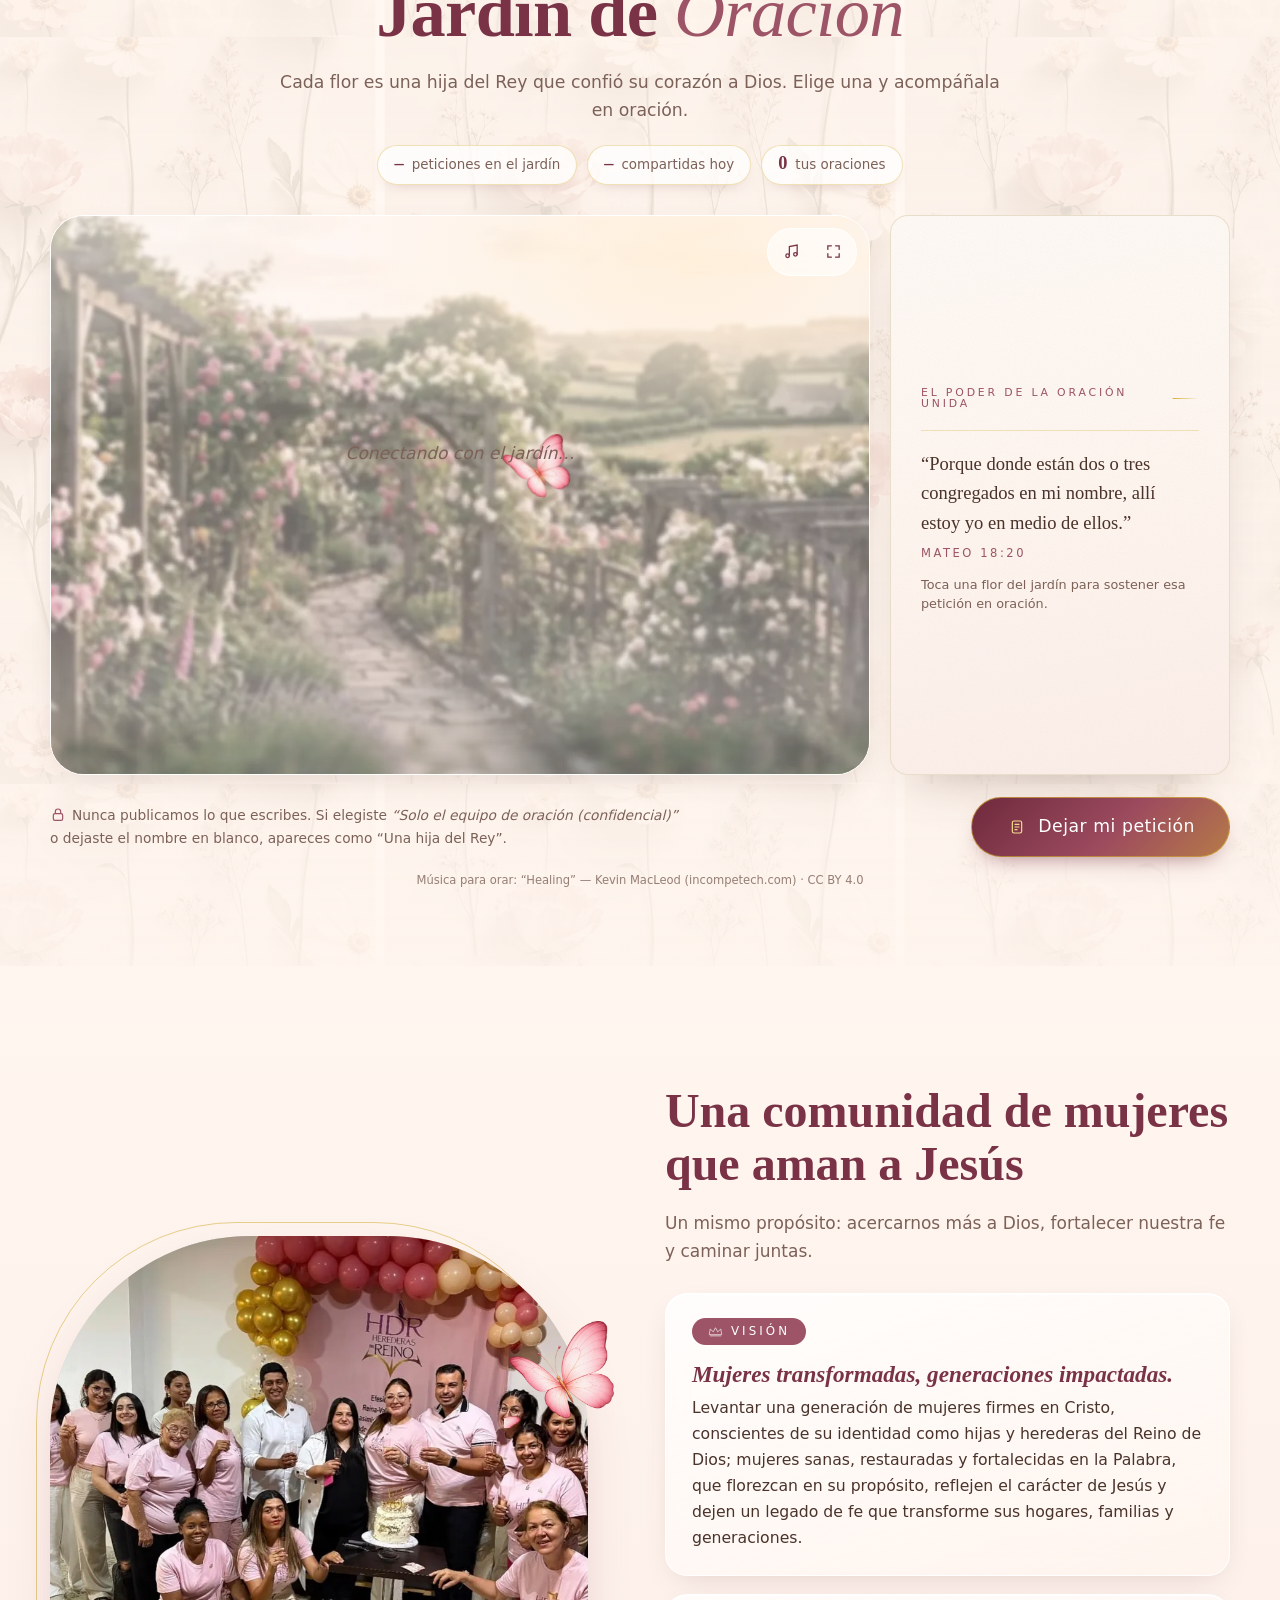
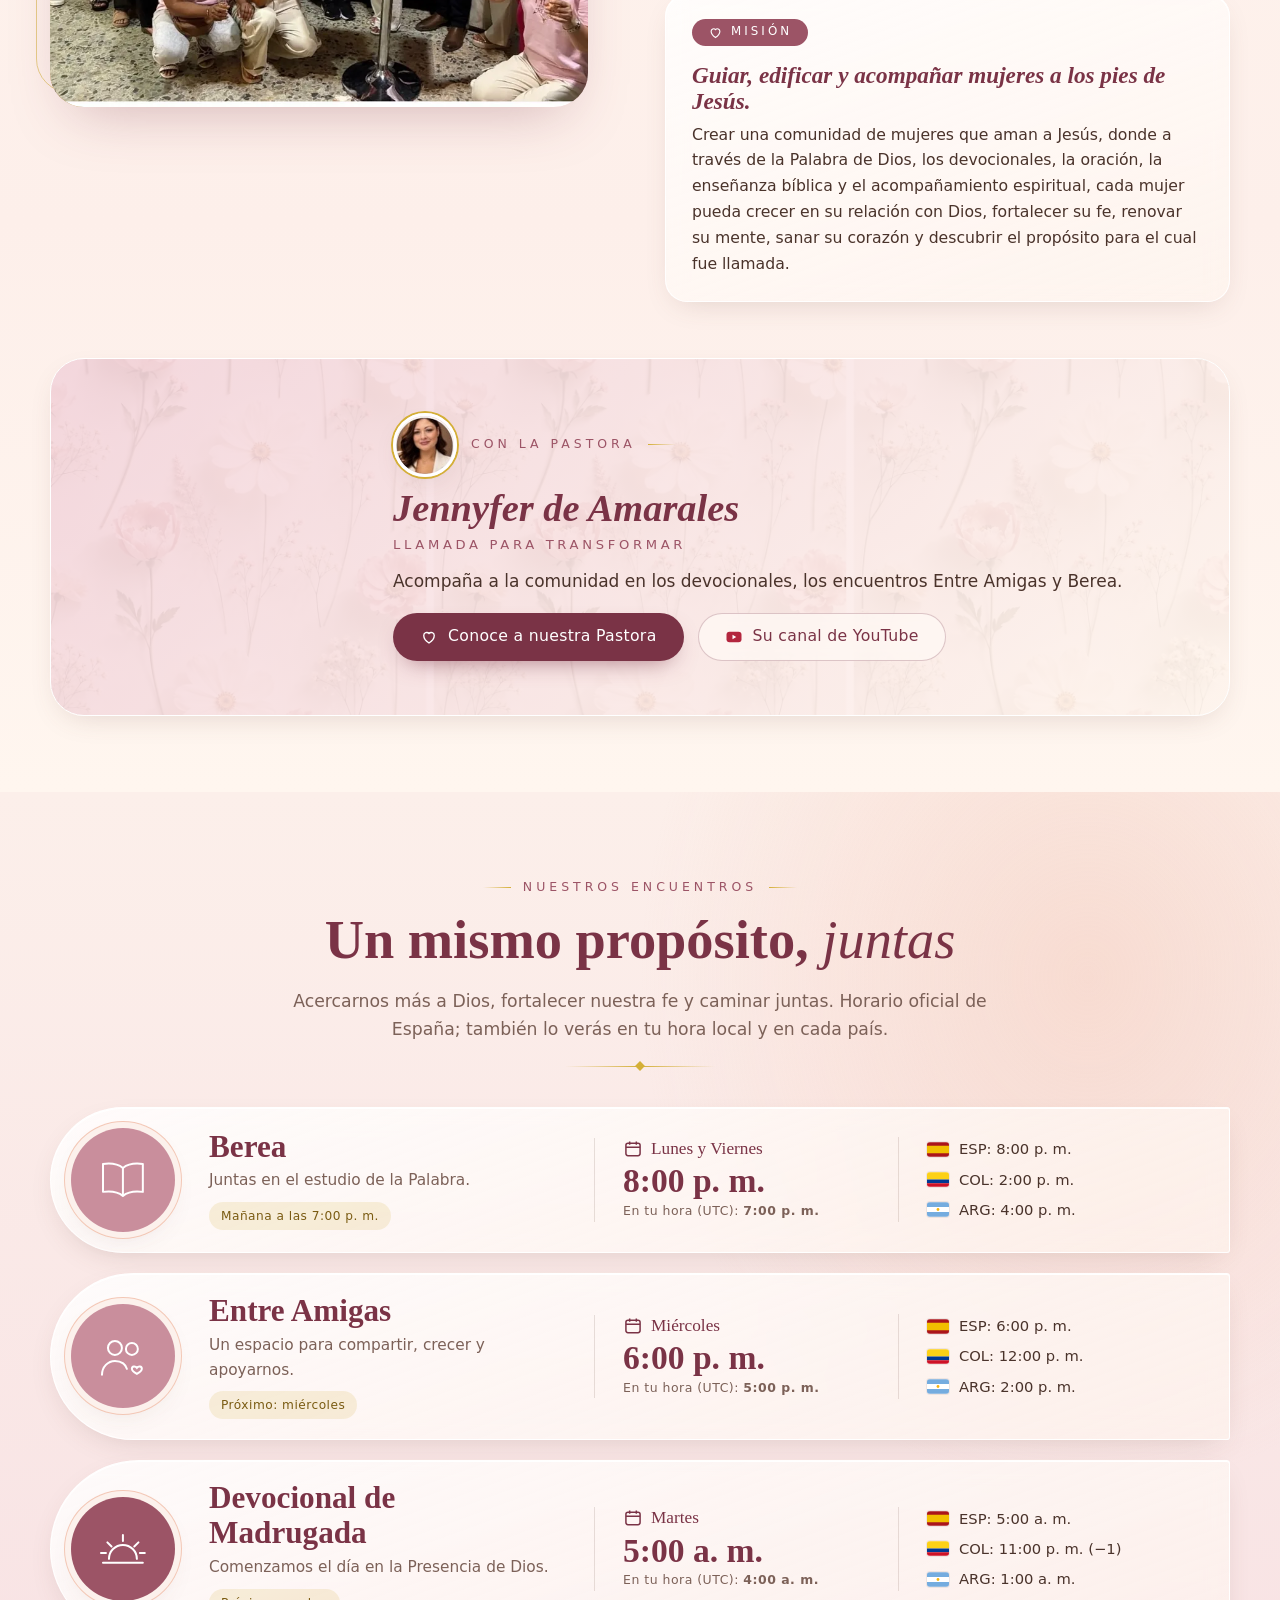
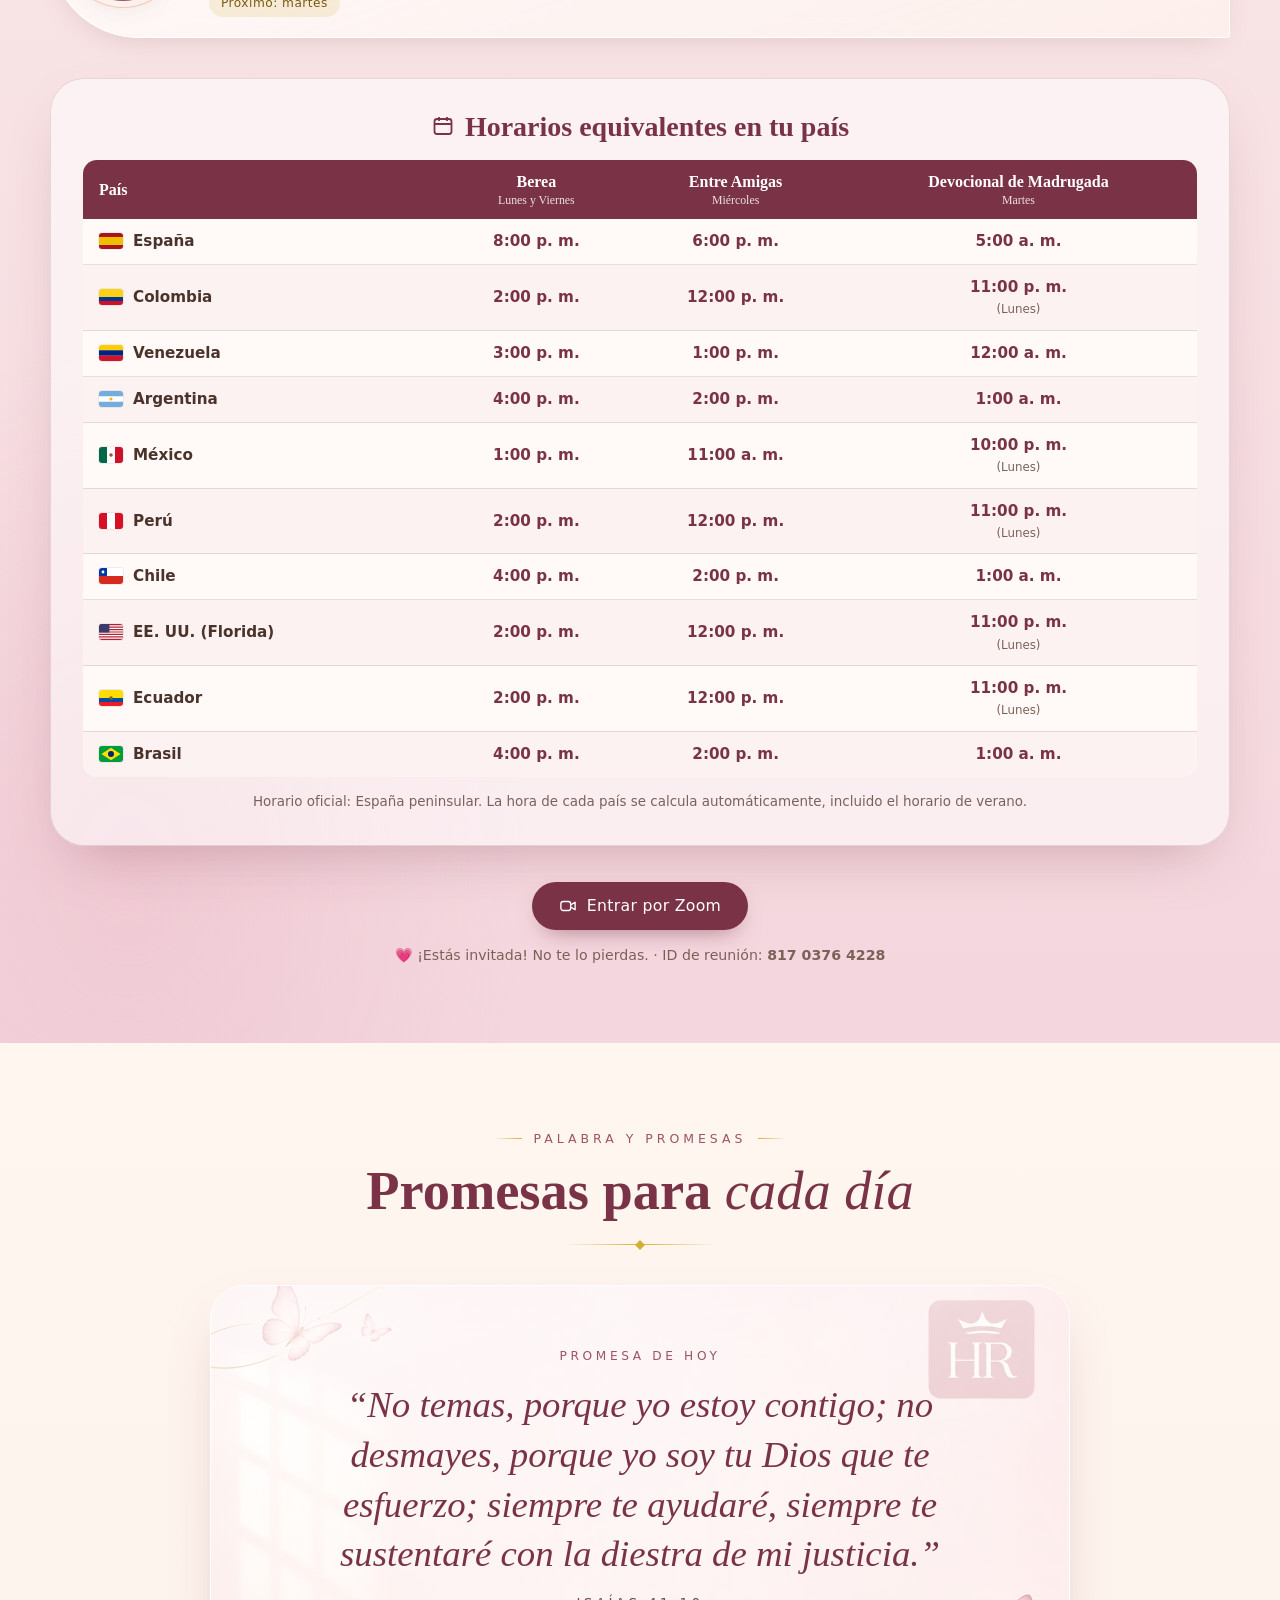
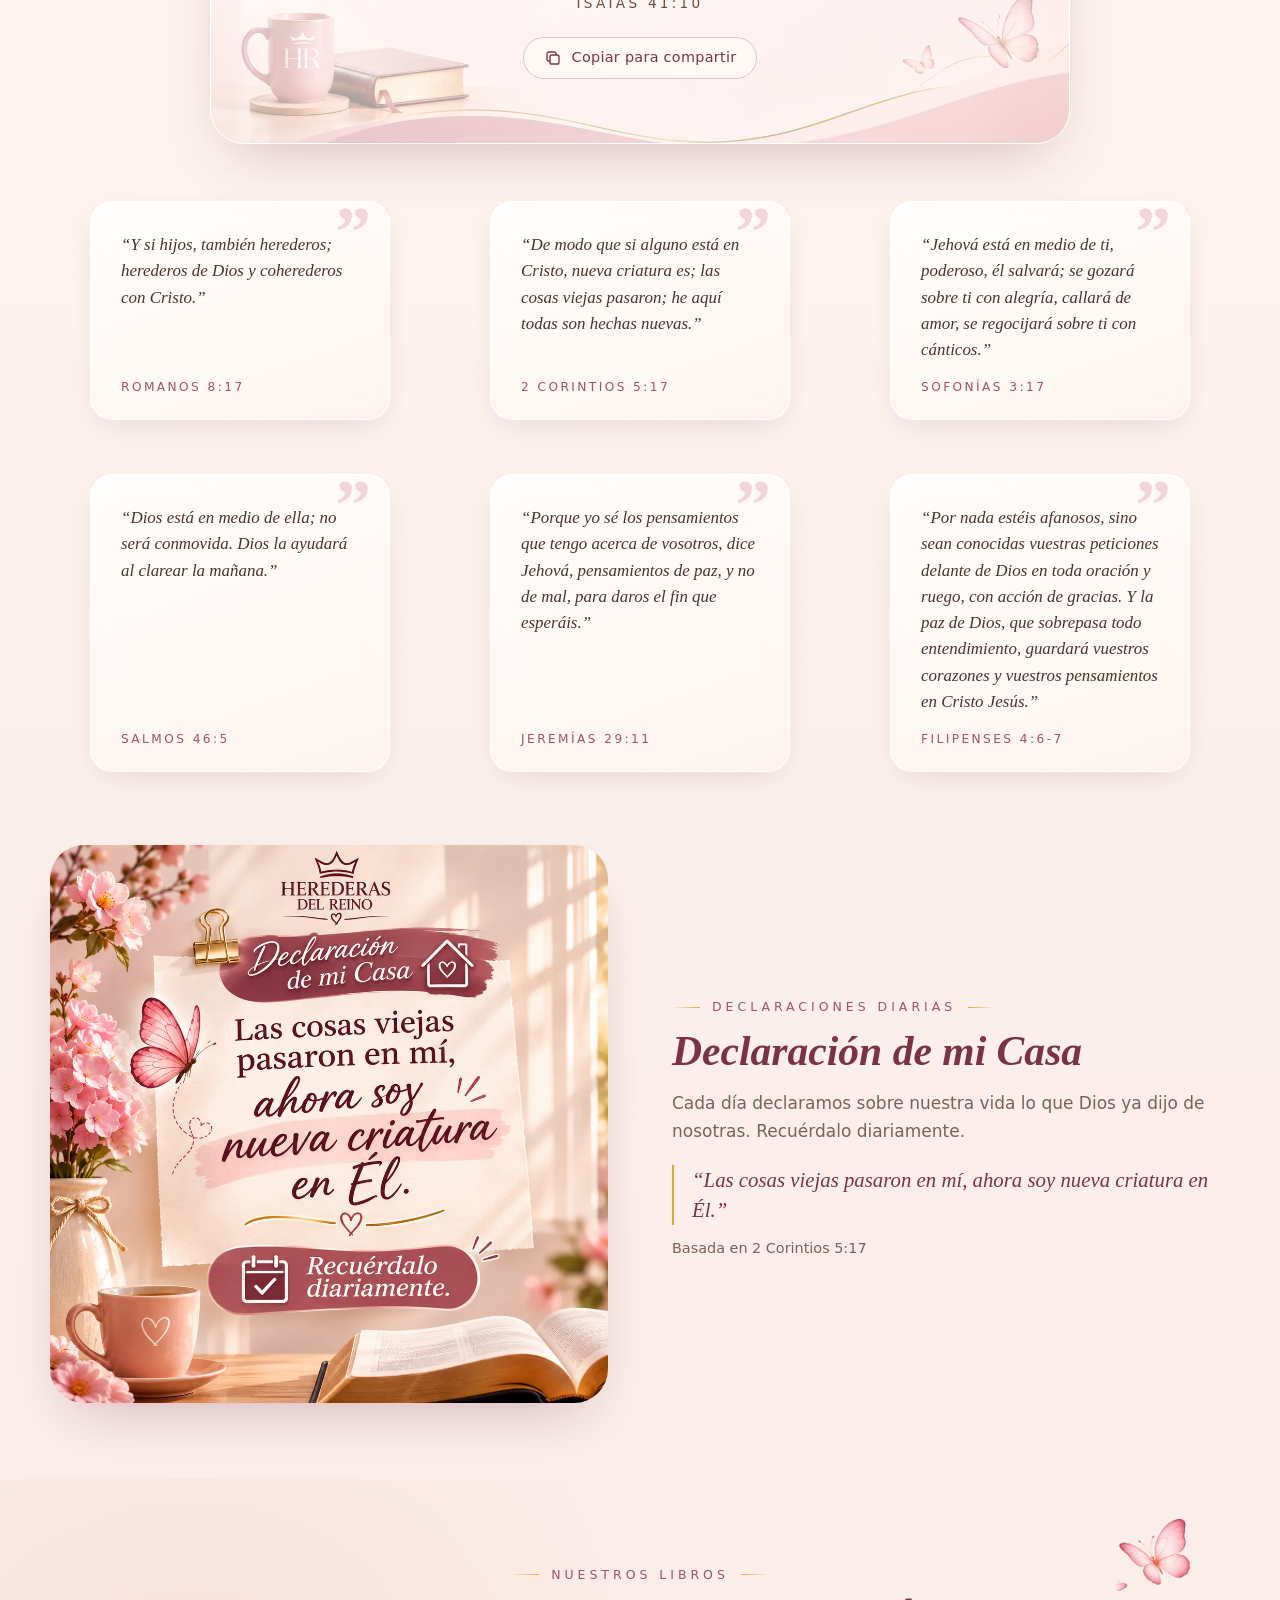
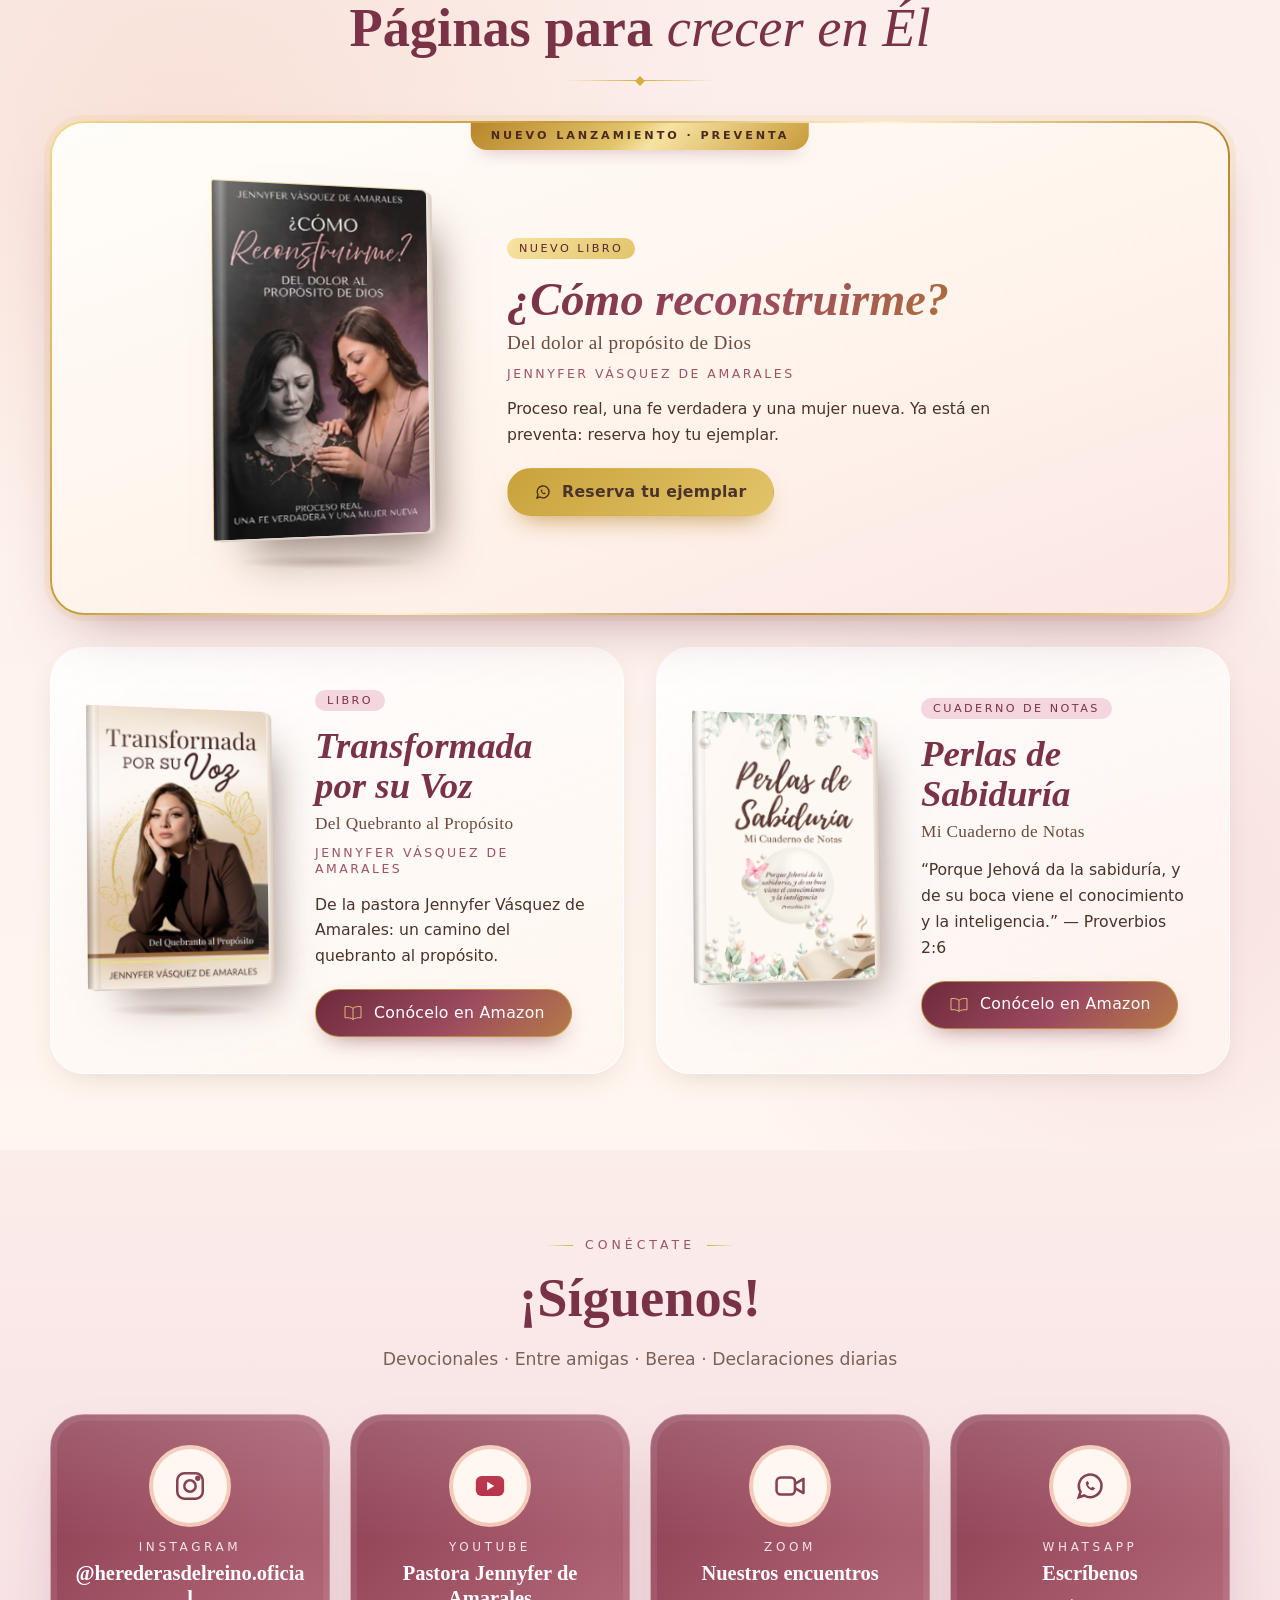
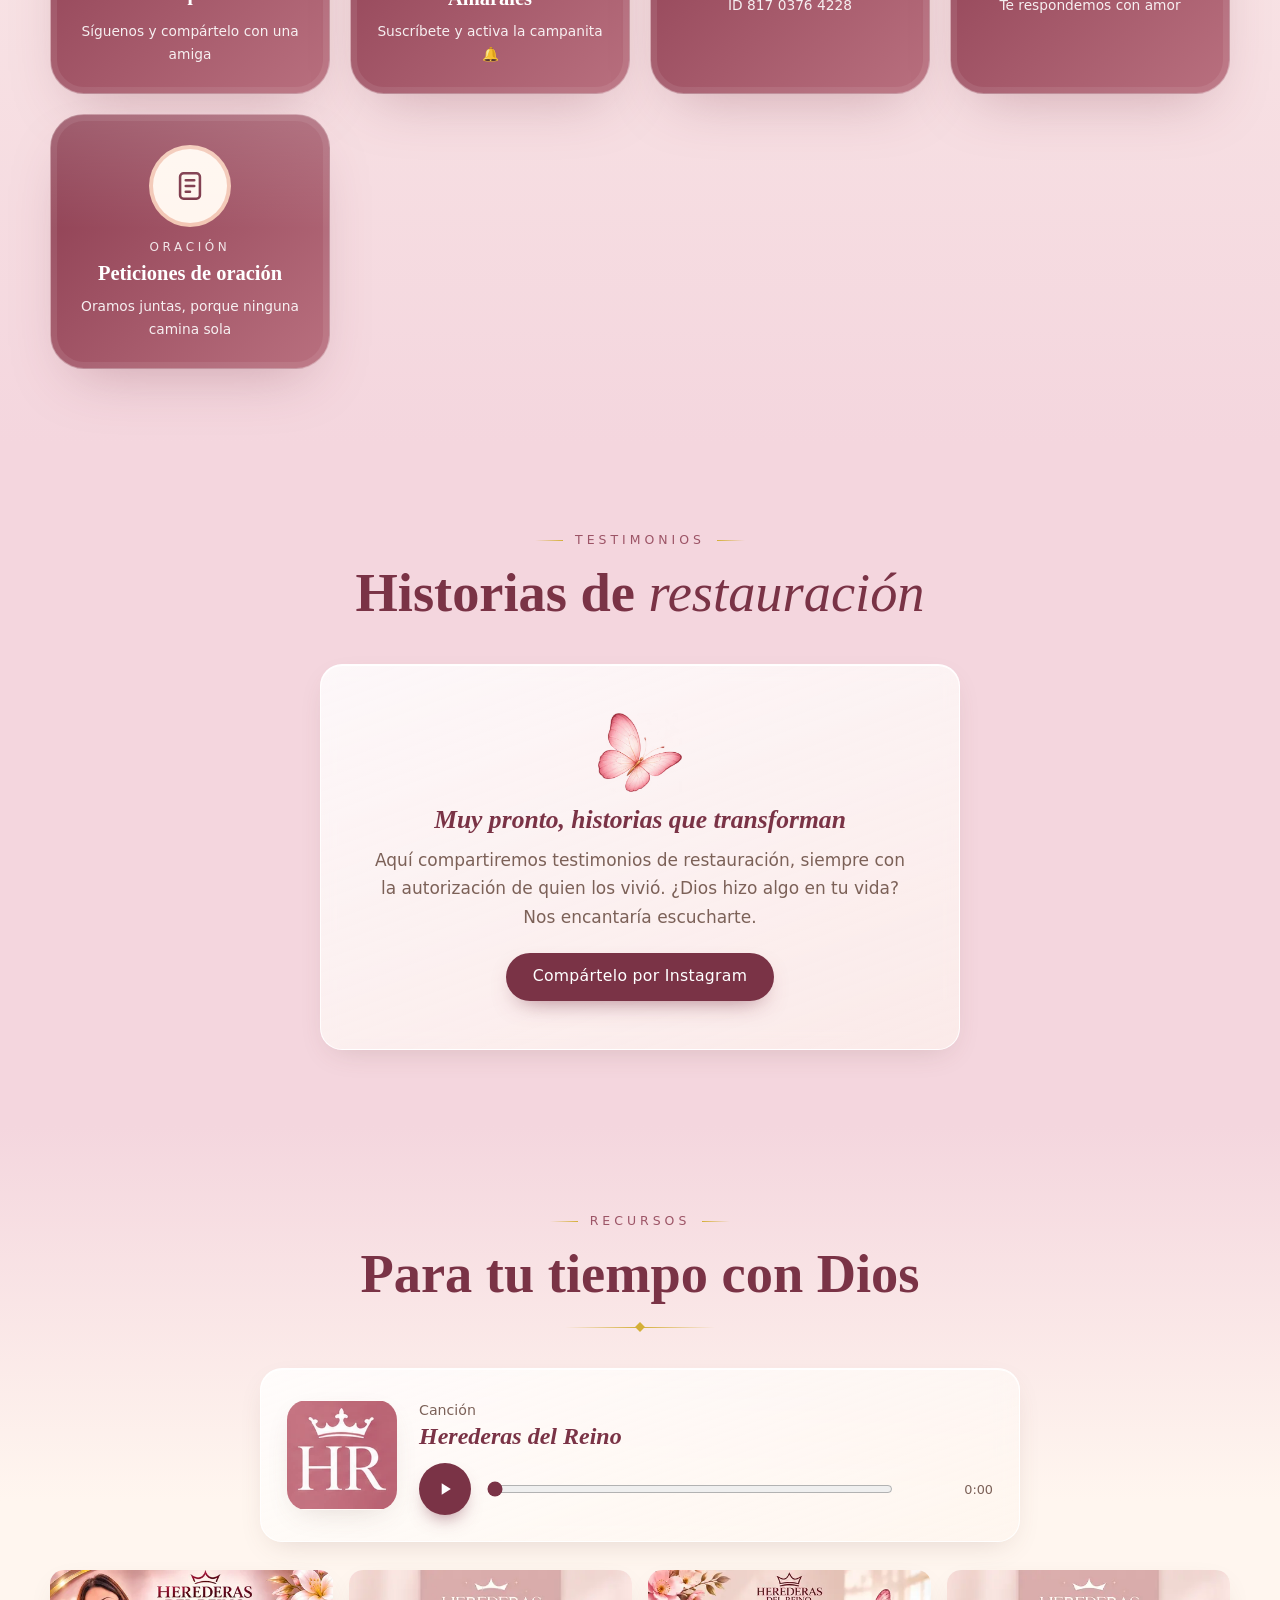
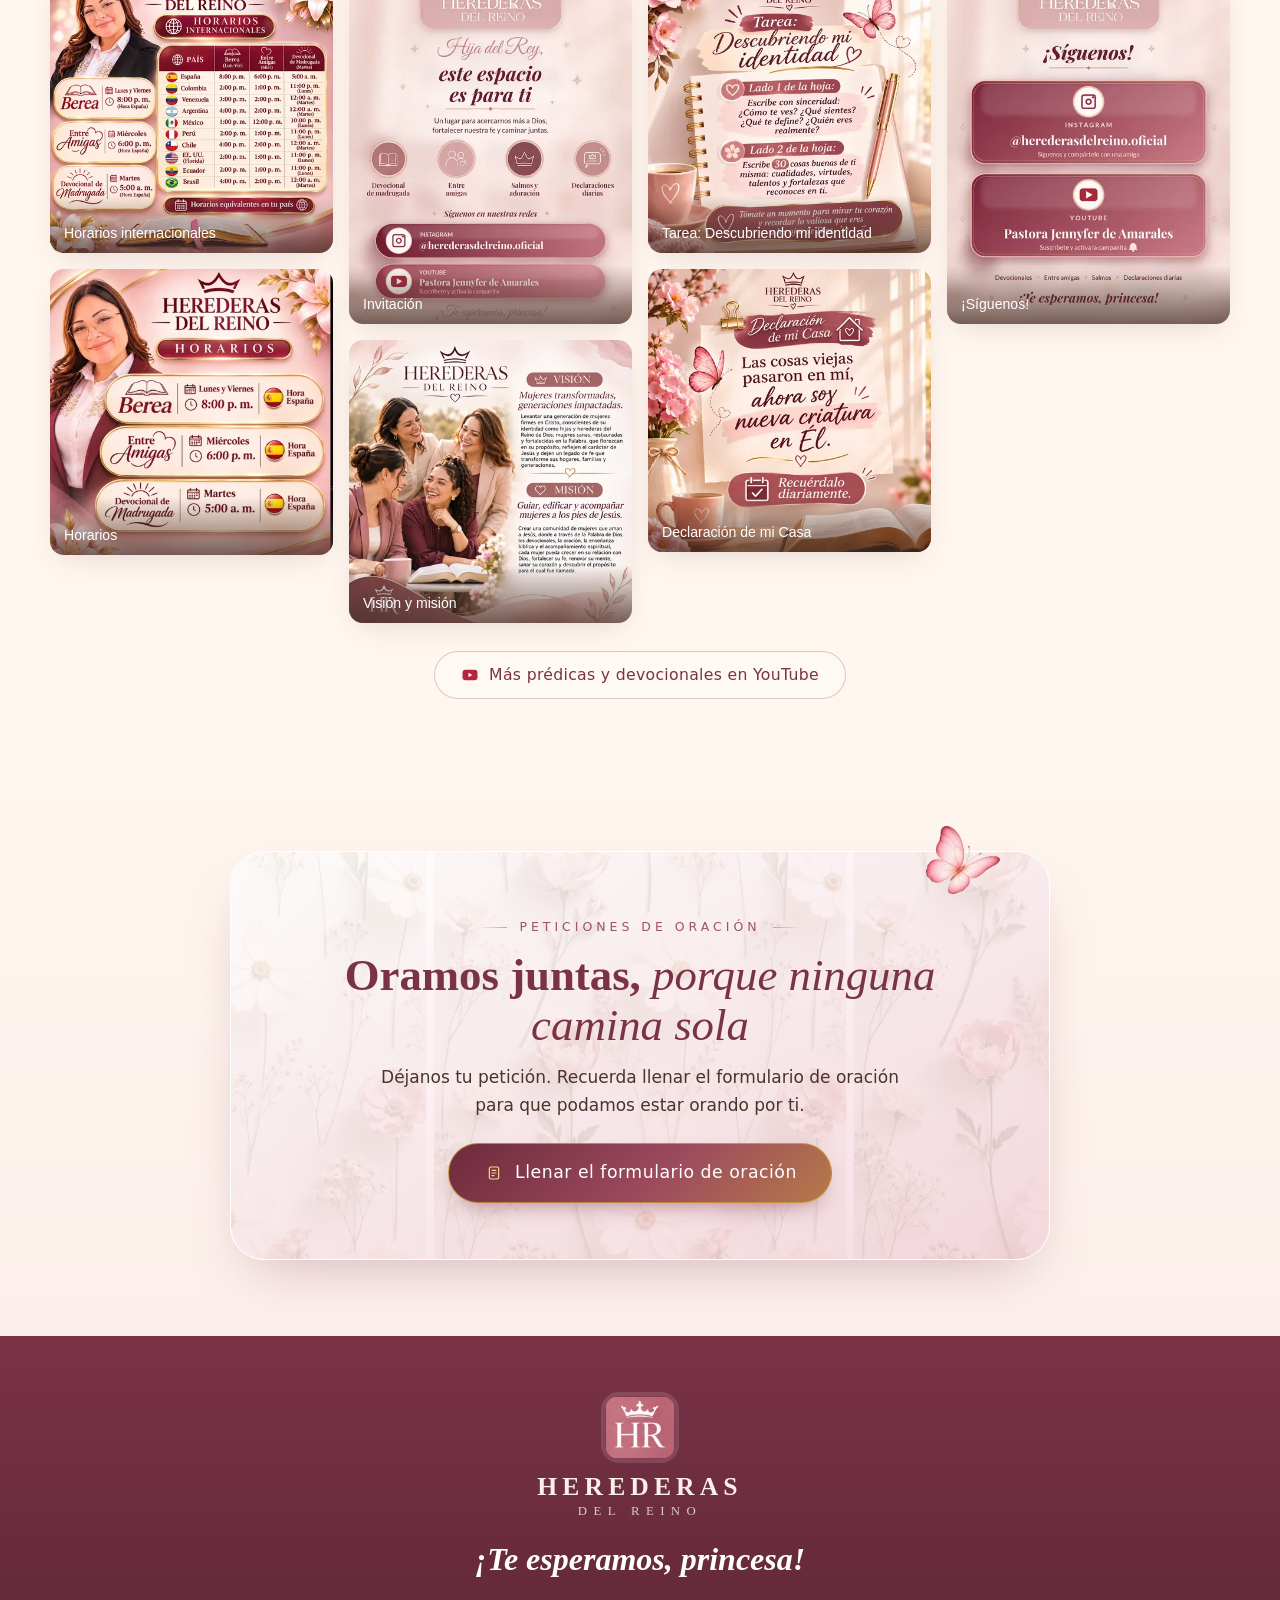
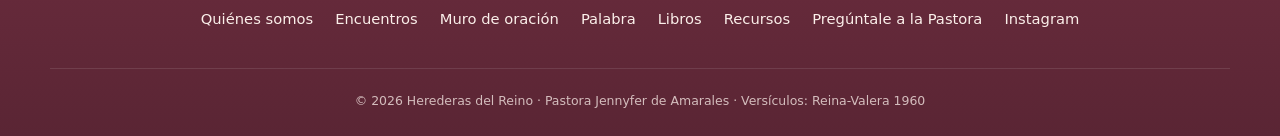
==== commit 8891da93: "Libros: nuevo lanzamiento «¿Cómo reconstruirme?» destacado en dorado Primer libro de la sección, a l" ====
--- a/index.html
+++ b/index.html
@@ -23,7 +23,7 @@
 <link rel="stylesheet" href="https://fonts.googleapis.com/css2?family=Cormorant+Garamond:ital,wght@0,500;0,600;1,500&family=DM+Sans:opsz,wght@9..40,400;9..40,500&family=Playfair+Display:ital,wght@0,500;0,600;0,700;1,500;1,600;1,700&display=swap">
 <link rel="preload" as="image" href="assets/img/fondo-flores-1600.webp" media="(min-width: 701px)">
 <link rel="preload" as="image" href="assets/img/fondo-flores-900.webp" media="(max-width: 700px)">
-<link rel="stylesheet" href="assets/css/sitio.css?v=24">
+<link rel="stylesheet" href="assets/css/sitio.css?v=25">
 <script type="application/ld+json">
 {
   "@context": "https://schema.org",
@@ -495,8 +495,8 @@
   <span class="whatsapp-flotante__texto"><small>WhatsApp</small>Escríbele a la Pastora</span>
 </a>
 
-<script src="assets/js/config.js?v=24"></script>
+<script src="assets/js/config.js?v=25"></script>
 <script src="assets/js/peticiones.js?v=19"></script>
-<script src="assets/js/sitio.js?v=20" defer></script>
+<script src="assets/js/sitio.js?v=21" defer></script>
 </body>
 </html>
--- a/assets/css/sitio.css
+++ b/assets/css/sitio.css
@@ -640,6 +640,44 @@
 .libro__subtitulo { margin-top: 6px; font: 500 1.08rem/1.3 var(--f-marca); color: var(--marron); letter-spacing: .02em; }
 .libro__autora { margin-top: 10px; font: 500 .78rem/1.3 var(--f-texto); letter-spacing: .2em; text-transform: uppercase; color: var(--vino-suave); }
 .libro__descripcion { margin: 14px 0 20px; color: var(--tinta); font-size: .98rem; }
+/* Libro destacado (nuevo lanzamiento): a lo ancho, con marco y detalles dorados */
+.libro--destacado {
+  position: relative; grid-column: 1 / -1; overflow: hidden;
+  grid-template-columns: auto minmax(0, 560px); justify-content: center; gap: clamp(28px, 5vw, 64px);
+  padding: clamp(40px, 5vw, 56px) clamp(24px, 4vw, 48px) clamp(28px, 4vw, 44px);
+  border: 2px solid transparent;
+  background:
+    linear-gradient(160deg, #FFFDF9, #FFF4EC 55%, #FBE6E4) padding-box,
+    linear-gradient(135deg, #F3D98B, #C79A3A 30%, #FFF1C9 50%, #B8862B 72%, #F3D98B) border-box;
+  box-shadow: 0 26px 60px -28px rgba(122, 51, 70, .55), 0 0 0 6px rgba(212, 175, 55, .1);
+}
+.libro--destacado::after {   /* destello dorado que cruza la tarjeta */
+  content: ""; position: absolute; inset: 0; pointer-events: none;
+  background: linear-gradient(105deg, transparent 40%, rgba(255, 236, 179, .45) 50%, transparent 60%);
+  transform: translateX(-110%); animation: libro-destello 6s ease-in-out infinite;
+}
+@keyframes libro-destello { 0%, 55% { transform: translateX(-110%); } 85%, 100% { transform: translateX(110%); } }
+.libro__sello {
+  position: absolute; top: 0; left: 50%; transform: translateX(-50%); z-index: 2; white-space: nowrap;
+  padding: 7px 20px 8px; border-radius: 0 0 16px 16px;
+  background: linear-gradient(135deg, #B8862B, #E2C46A 45%, #F7E3A1 55%, #C79A3A);
+  color: #4A2A1E; font: 600 .7rem/1 var(--f-texto); letter-spacing: .26em; text-transform: uppercase;
+  box-shadow: 0 8px 18px -10px rgba(122, 51, 70, .6);
+}
+.libro--destacado .libro__3d { width: clamp(170px, 18vw, 230px); box-shadow: 2px 0 0 #EFE6DD, 4px 1px 0 #E5DACF, 6px 2px 0 #DCCFC3, 0 0 0 1px rgba(212,175,55,.5), 24px 30px 44px -16px rgba(74,51,43,.6); }
+.libro--destacado .libro__tipo { background: linear-gradient(135deg, #F7E3A1, #E2C46A); color: #5A2534; }
+.libro--destacado h3 {
+  font-size: clamp(2rem, 3.8vw, 2.9rem);
+  background: linear-gradient(135deg, #7A3346 10%, #9C4A5E 45%, #B8862B 100%); -webkit-background-clip: text; background-clip: text; color: transparent;
+}
+.libro--destacado .libro__subtitulo { font-size: 1.2rem; }
+.libro__reservar { font-weight: 600; box-shadow: 0 12px 26px -12px rgba(184, 134, 43, .9); }
+.libro__reservar svg { color: #4A2A1E; }
+@media (prefers-reduced-motion: reduce) { .libro--destacado::after { animation: none; display: none; } }
+@media (max-width: 620px) {
+  .libro--destacado { padding-top: 52px; }
+  .libro__sello { font-size: .62rem; letter-spacing: .18em; padding-inline: 14px; }
+}
 @media (max-width: 620px) {
   .libro { grid-template-columns: 1fr; text-align: center; justify-items: center; }
   .libro__3d { width: 170px; transform: rotateY(10deg); }
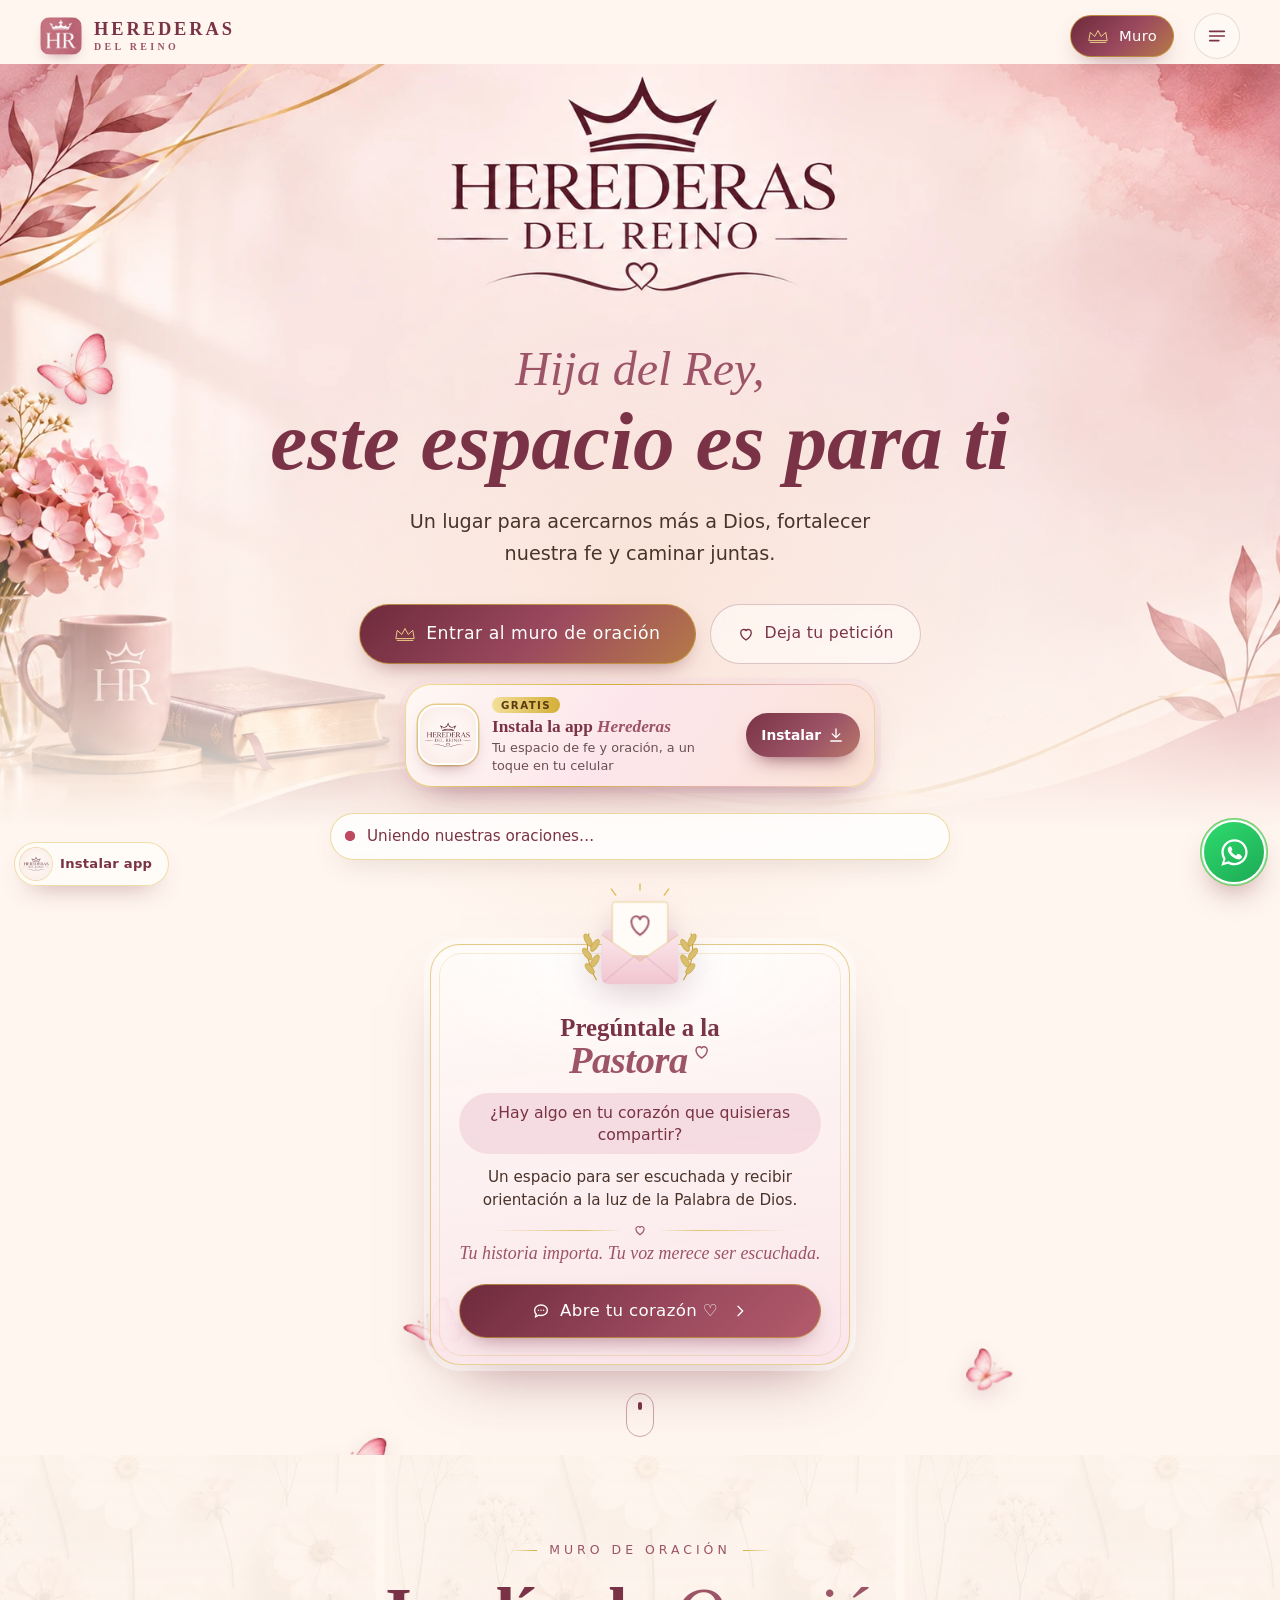
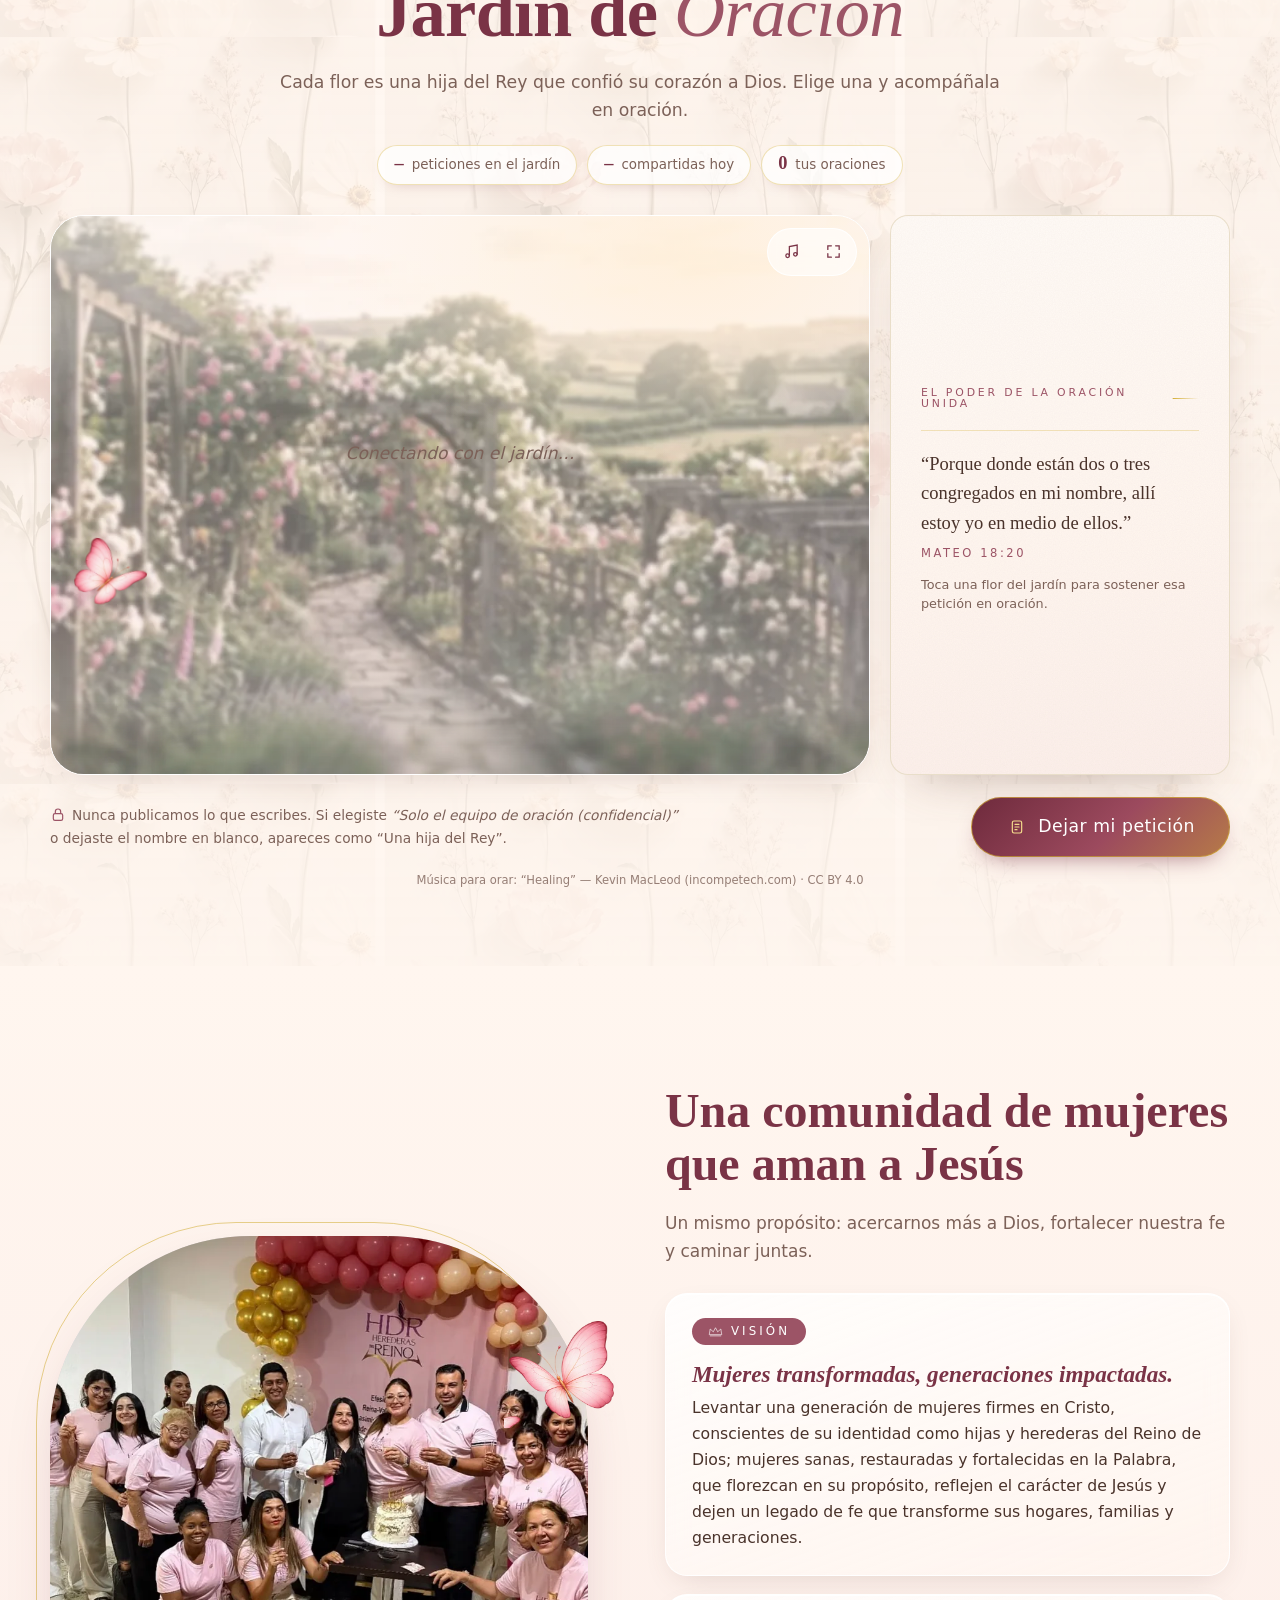
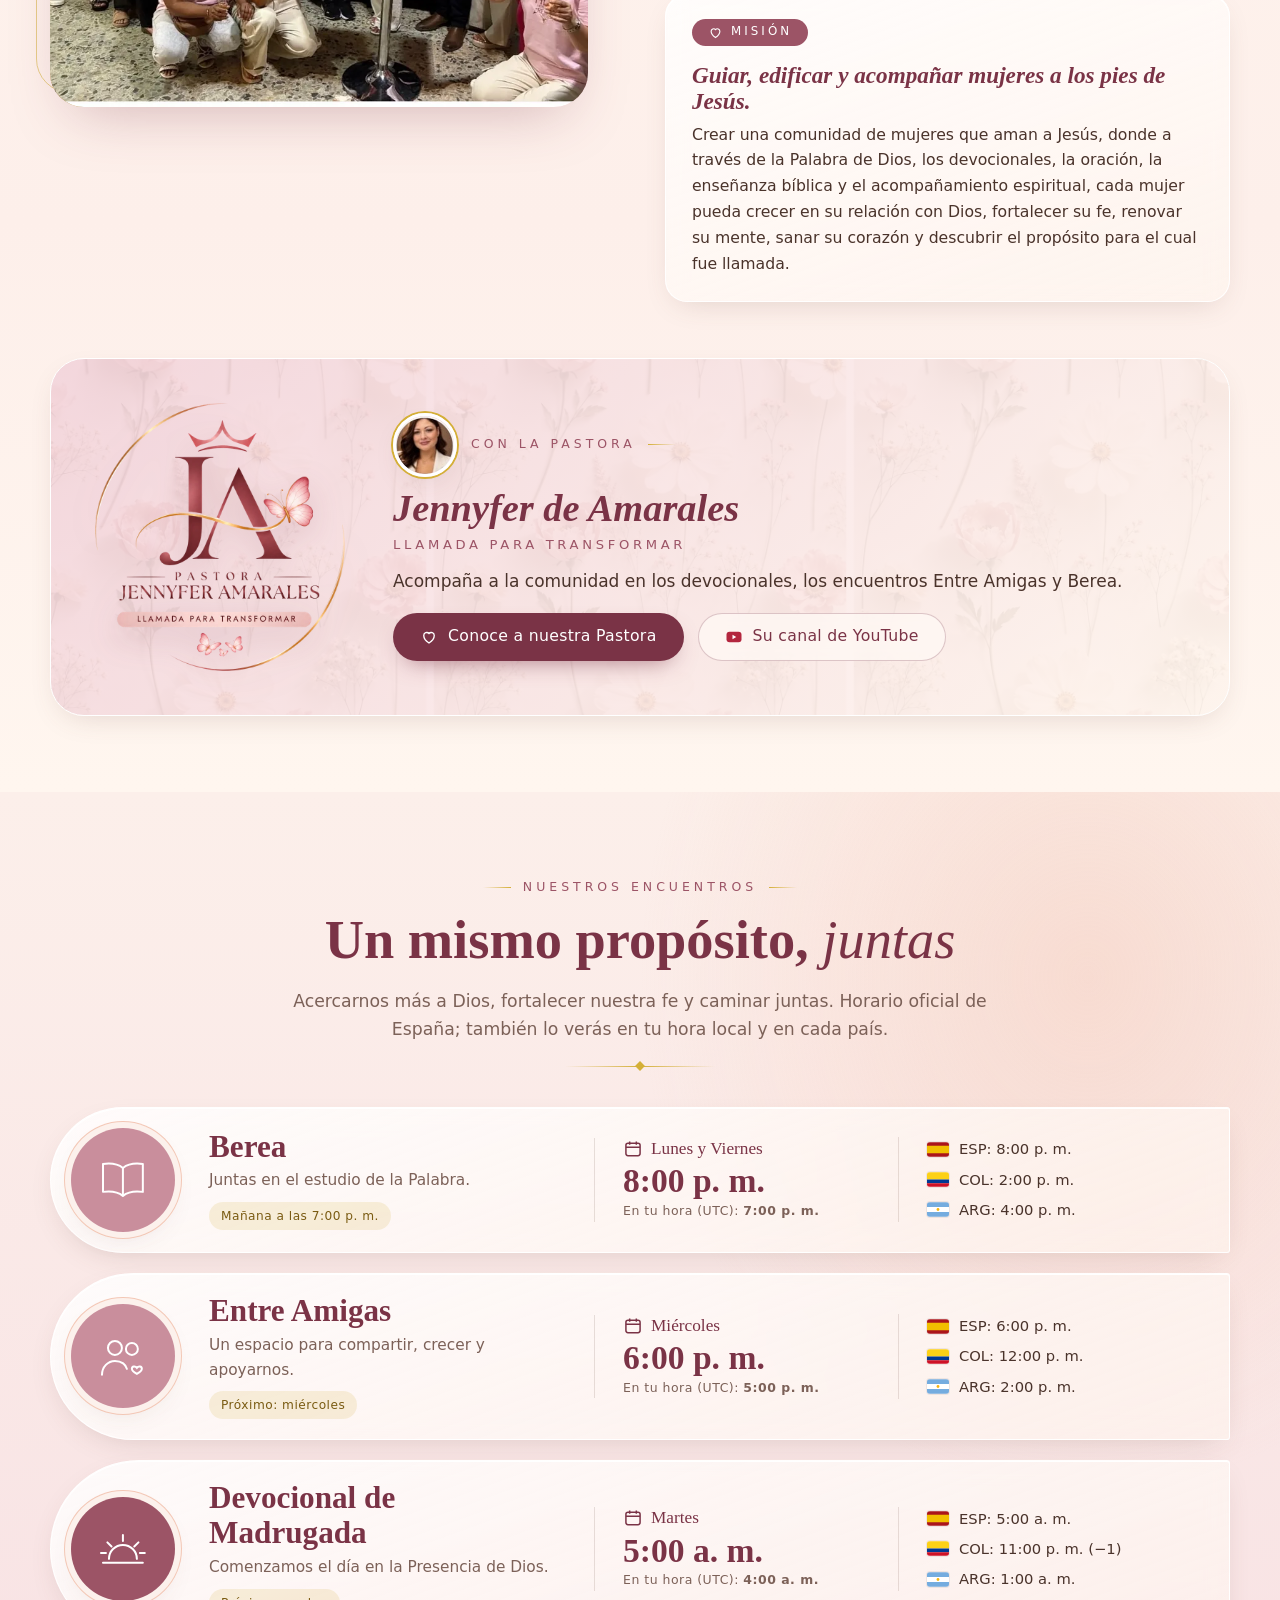
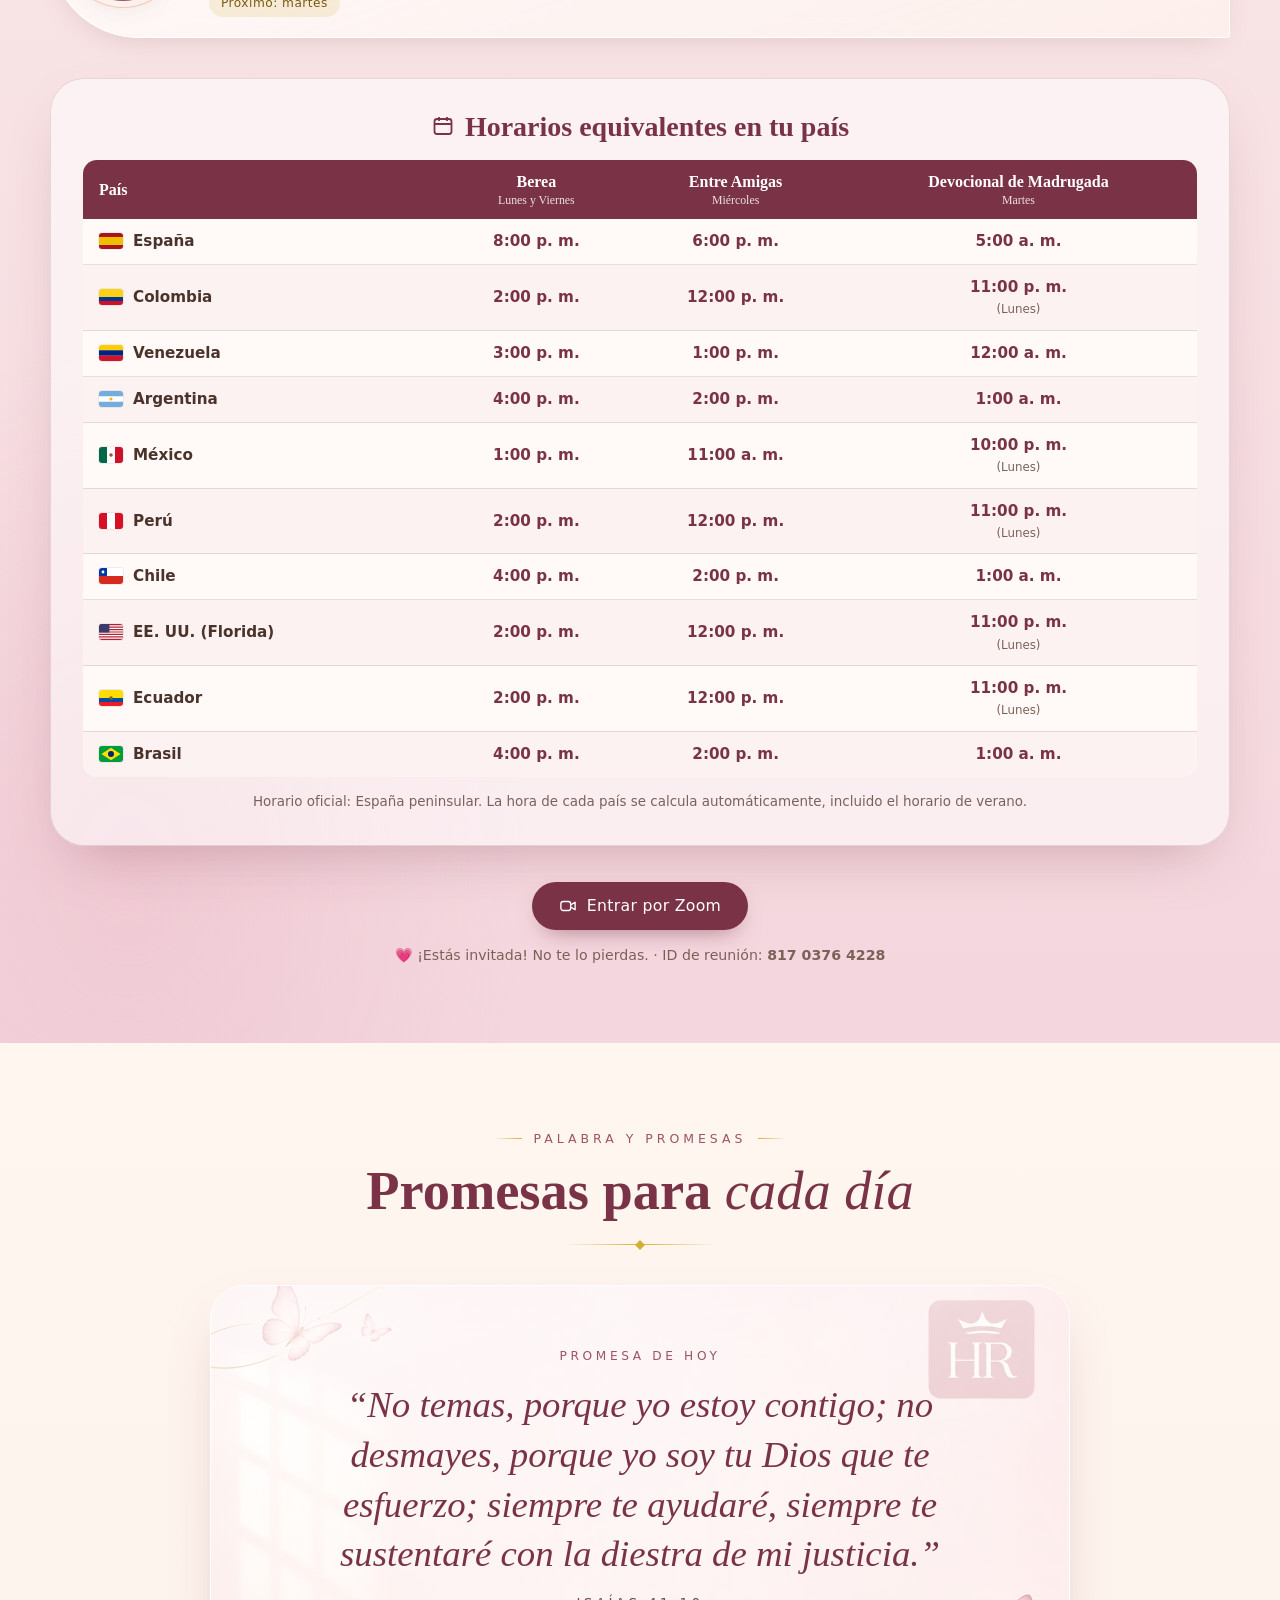
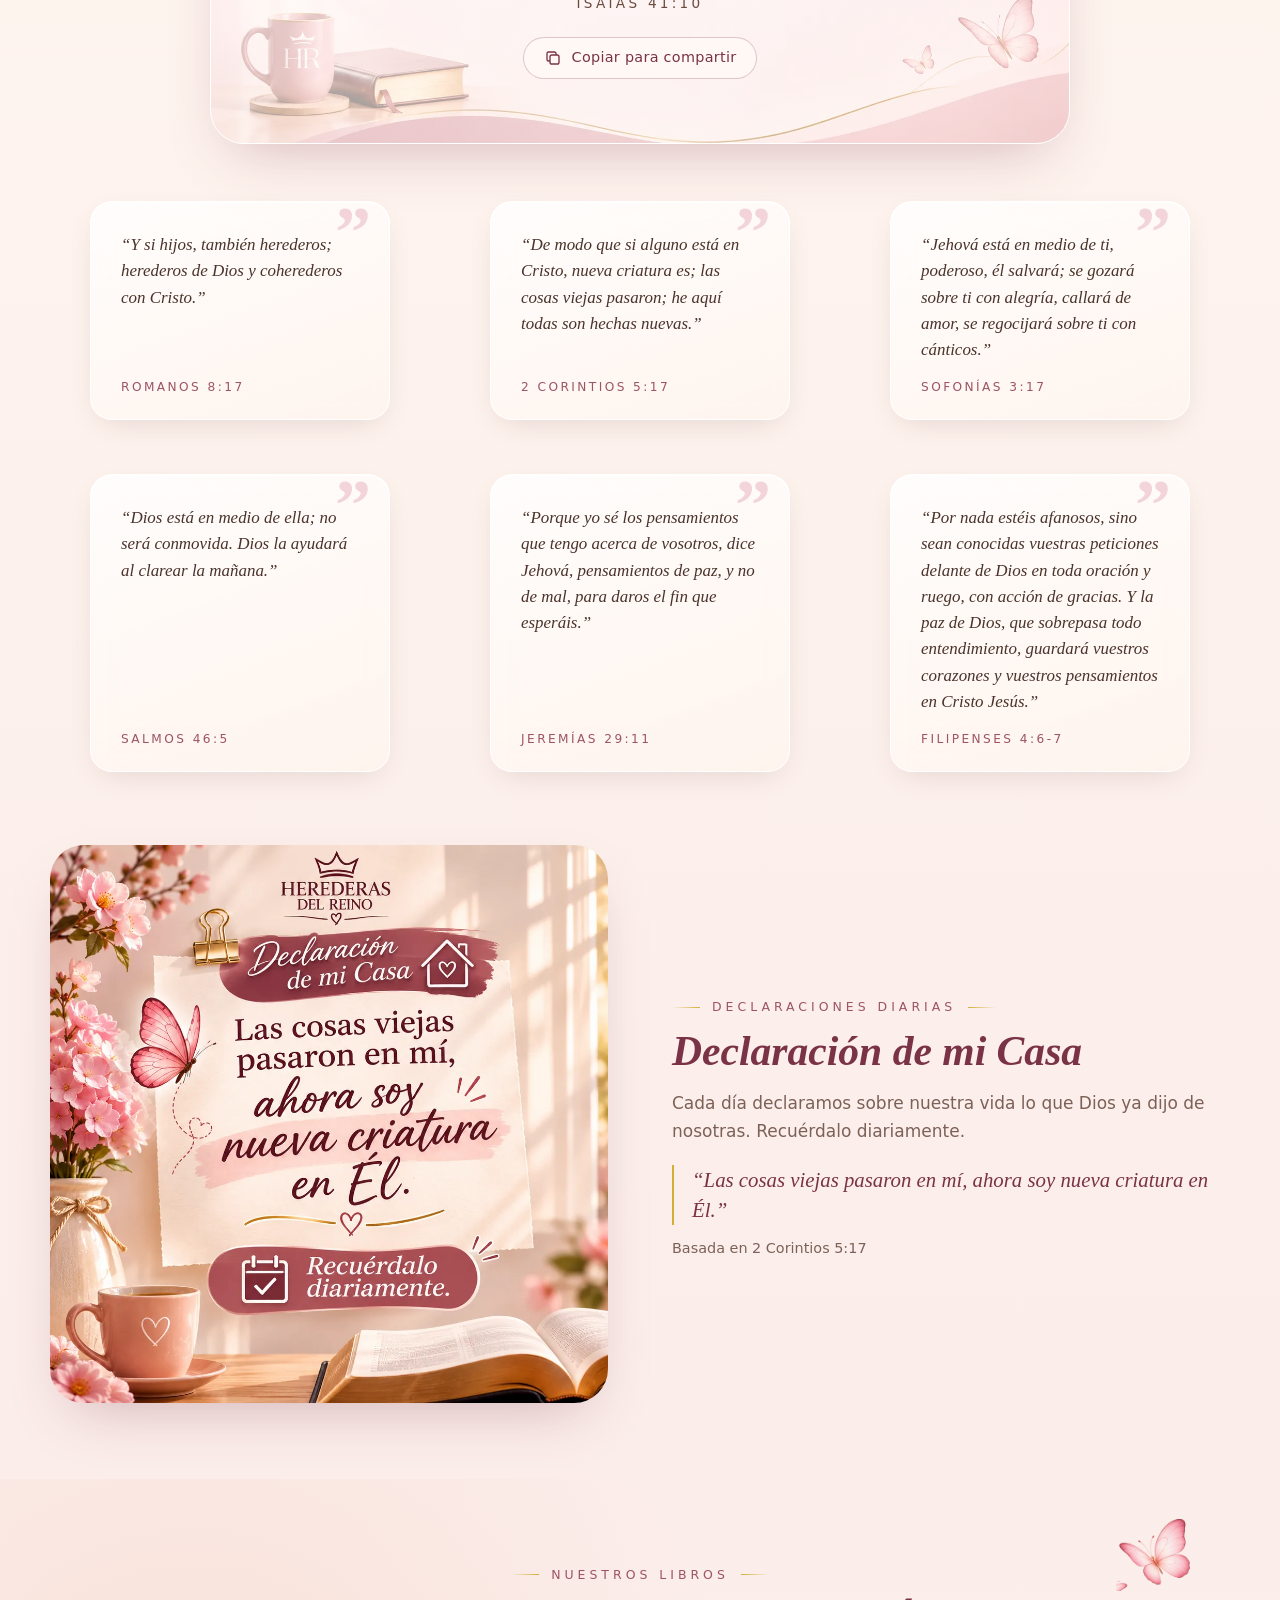
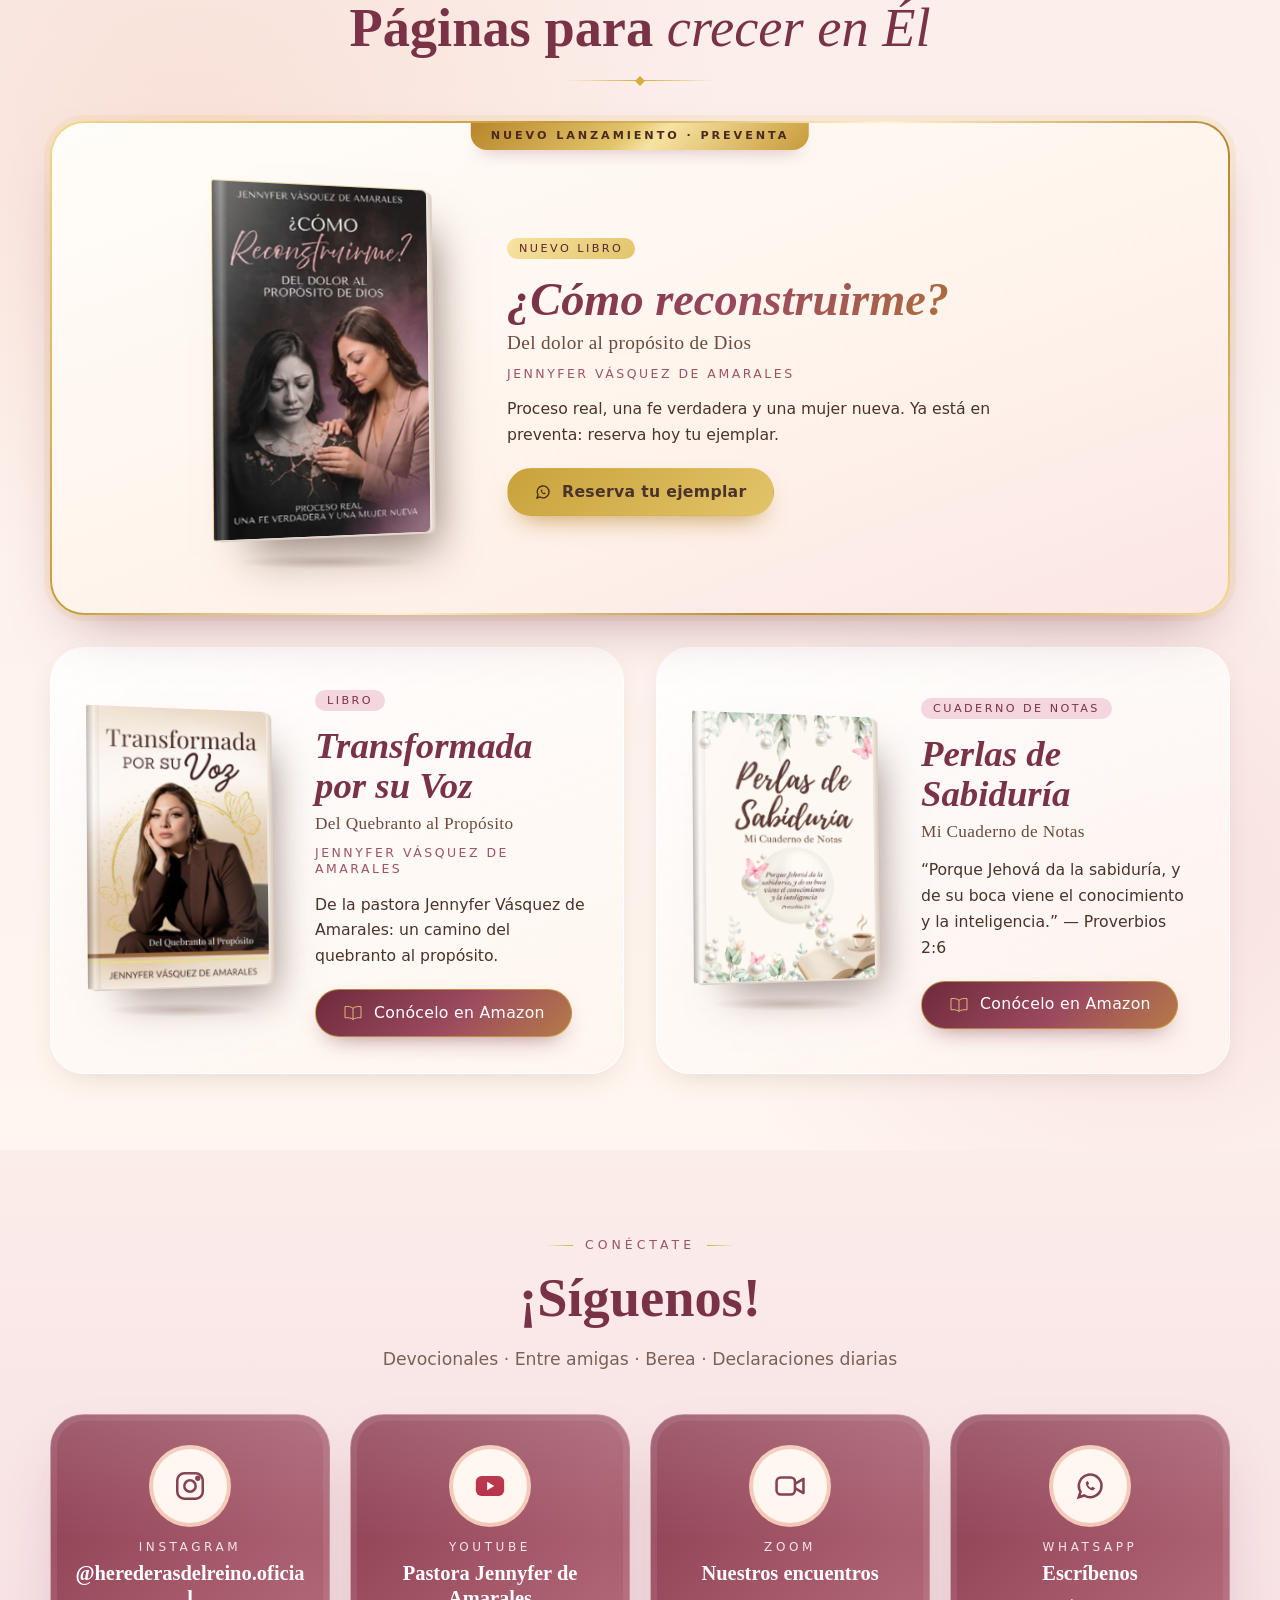
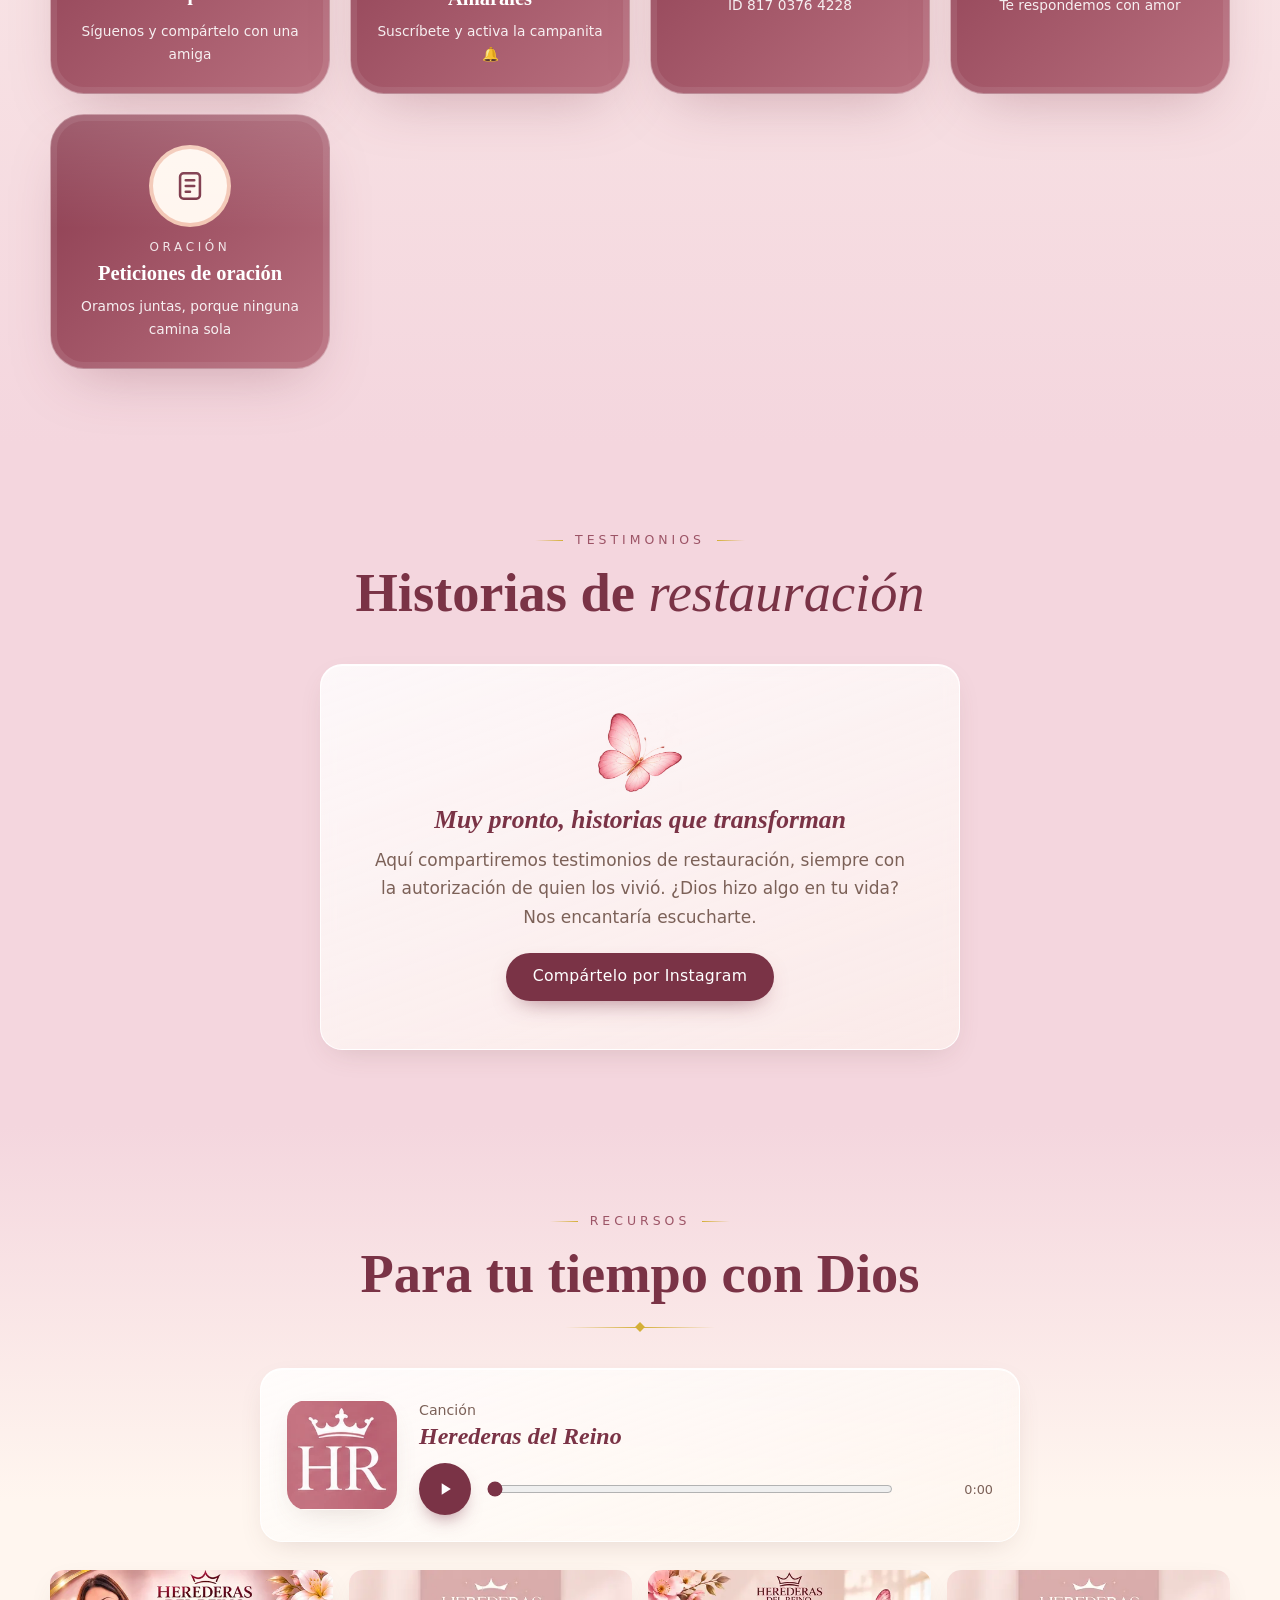
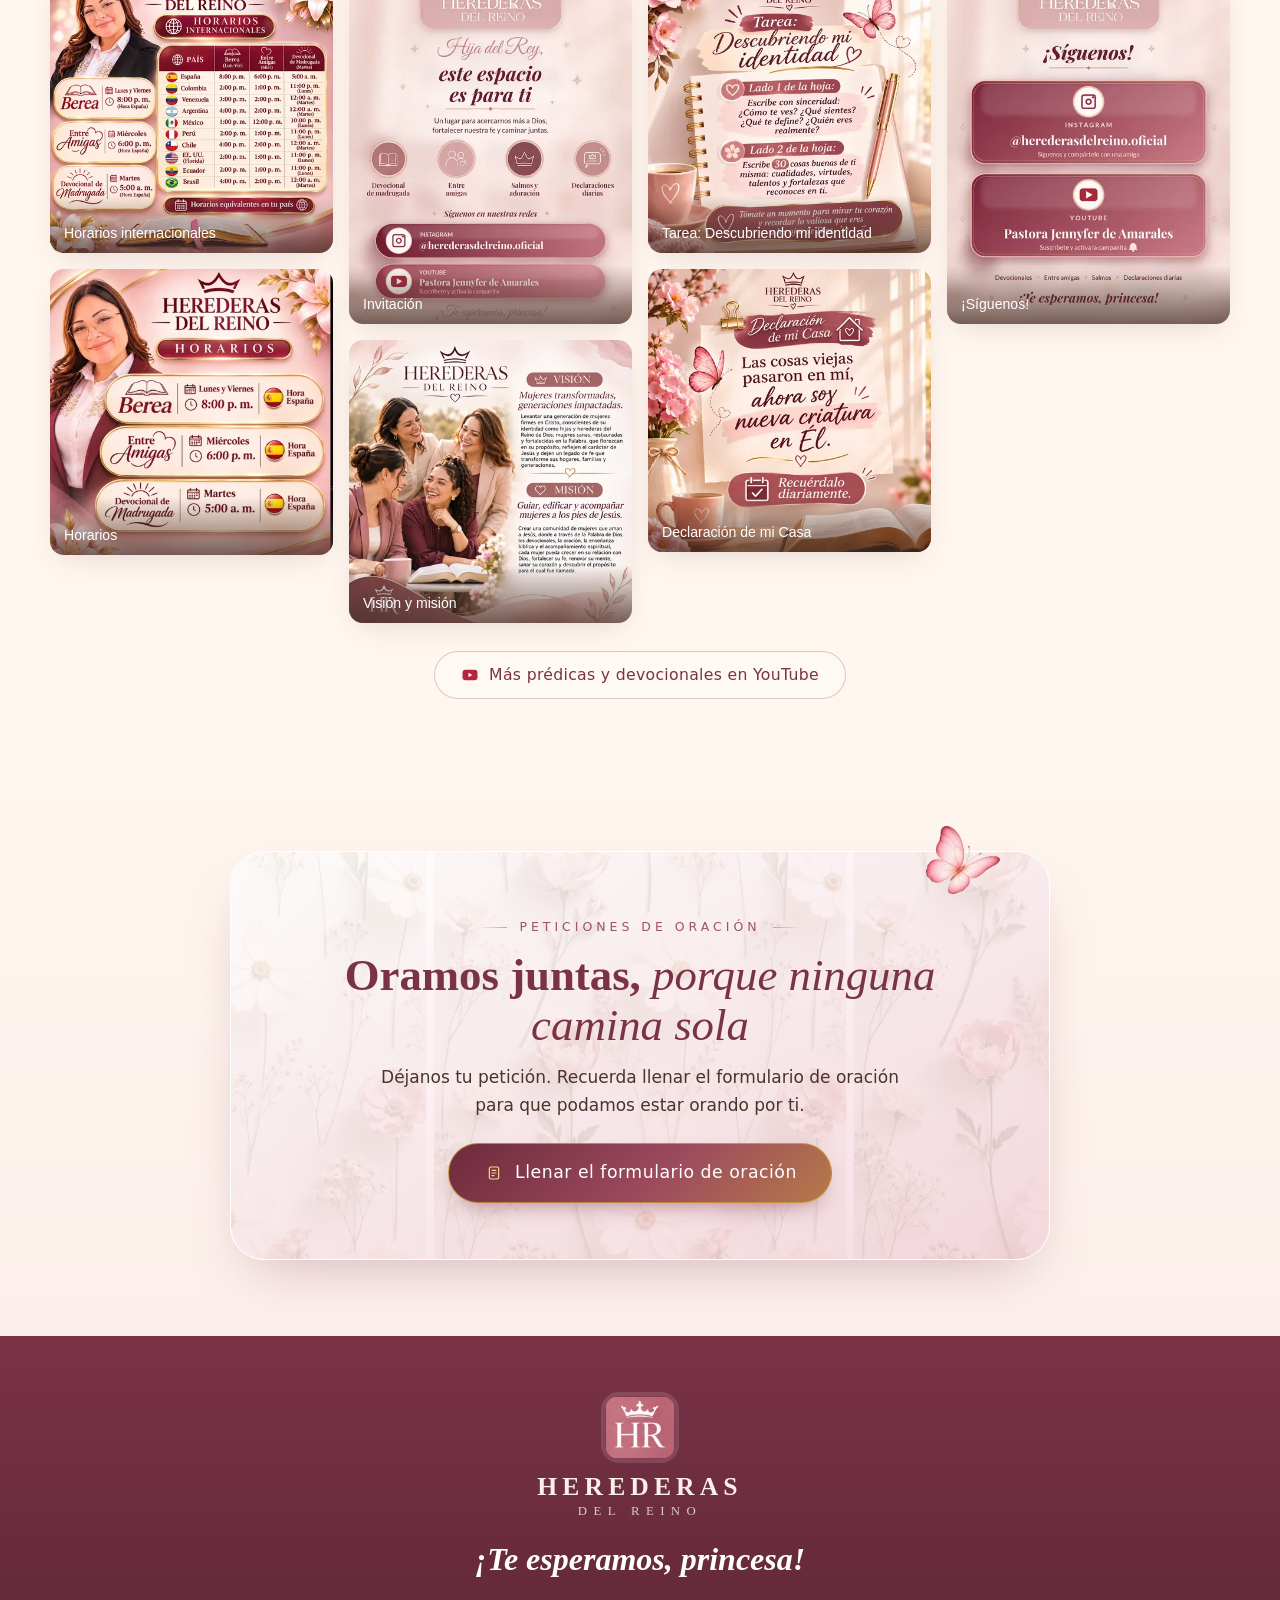
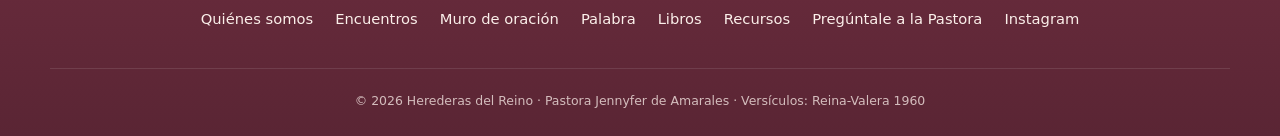
==== commit 9f0d60c1: "Vista previa al compartir: Open Graph y Twitter Cards con imagen oficial Imagen 1200×630 (JPEG, 209 " ====
--- a/index.html
+++ b/index.html
@@ -9,13 +9,24 @@
 <meta name="description" content="Herederas del Reino: una comunidad de mujeres que aman a Jesús. Devocional de madrugada, Entre Amigas, Berea, jardín de oración y promesas de la Palabra. Con la Pastora Jennyfer de Amarales.">
 <meta name="theme-color" content="#FFF6EF">
 <link rel="canonical" href="https://herederas-del-reino.github.io/">
+<!-- Vista previa al compartir (WhatsApp, Facebook, Telegram, X) -->
 <meta property="og:type" content="website">
+<meta property="og:site_name" content="Herederas del Reino">
 <meta property="og:locale" content="es_CO">
-<meta property="og:title" content="Herederas del Reino · Hija del Rey, este espacio es para ti">
-<meta property="og:description" content="Un lugar para acercarnos más a Dios, fortalecer nuestra fe y caminar juntas.">
+<meta property="og:title" content="HEREDERAS DEL REINO | Hija del Rey, este espacio es para ti">
+<meta property="og:description" content="Un lugar para acercarnos más a Dios, fortalecer nuestra fe y caminar juntas. Descubre nuestros encuentros, recursos, libros y espacios de oración.">
 <meta property="og:url" content="https://herederas-del-reino.github.io/">
-<meta property="og:image" content="https://herederas-del-reino.github.io/assets/img/og-herederas.jpg">
+<meta property="og:image" content="https://herederas-del-reino.github.io/assets/img/og-hija-del-rey.jpg">
+<meta property="og:image:secure_url" content="https://herederas-del-reino.github.io/assets/img/og-hija-del-rey.jpg">
+<meta property="og:image:type" content="image/jpeg">
+<meta property="og:image:width" content="1200">
+<meta property="og:image:height" content="630">
+<meta property="og:image:alt" content="Herederas del Reino: Hija del Rey, este espacio es para ti. Biblia abierta con flores rosadas.">
 <meta name="twitter:card" content="summary_large_image">
+<meta name="twitter:title" content="HEREDERAS DEL REINO | Hija del Rey, este espacio es para ti">
+<meta name="twitter:description" content="Un lugar para acercarnos más a Dios, fortalecer nuestra fe y caminar juntas. Descubre nuestros encuentros, recursos, libros y espacios de oración.">
+<meta name="twitter:image" content="https://herederas-del-reino.github.io/assets/img/og-hija-del-rey.jpg">
+<meta name="twitter:image:alt" content="Herederas del Reino: Hija del Rey, este espacio es para ti. Biblia abierta con flores rosadas.">
 <link rel="icon" type="image/png" href="assets/img/favicon.png">
 <link rel="apple-touch-icon" href="/assets/app/iconos/apple-touch-icon.png">
 <link rel="preconnect" href="https://fonts.googleapis.com">
